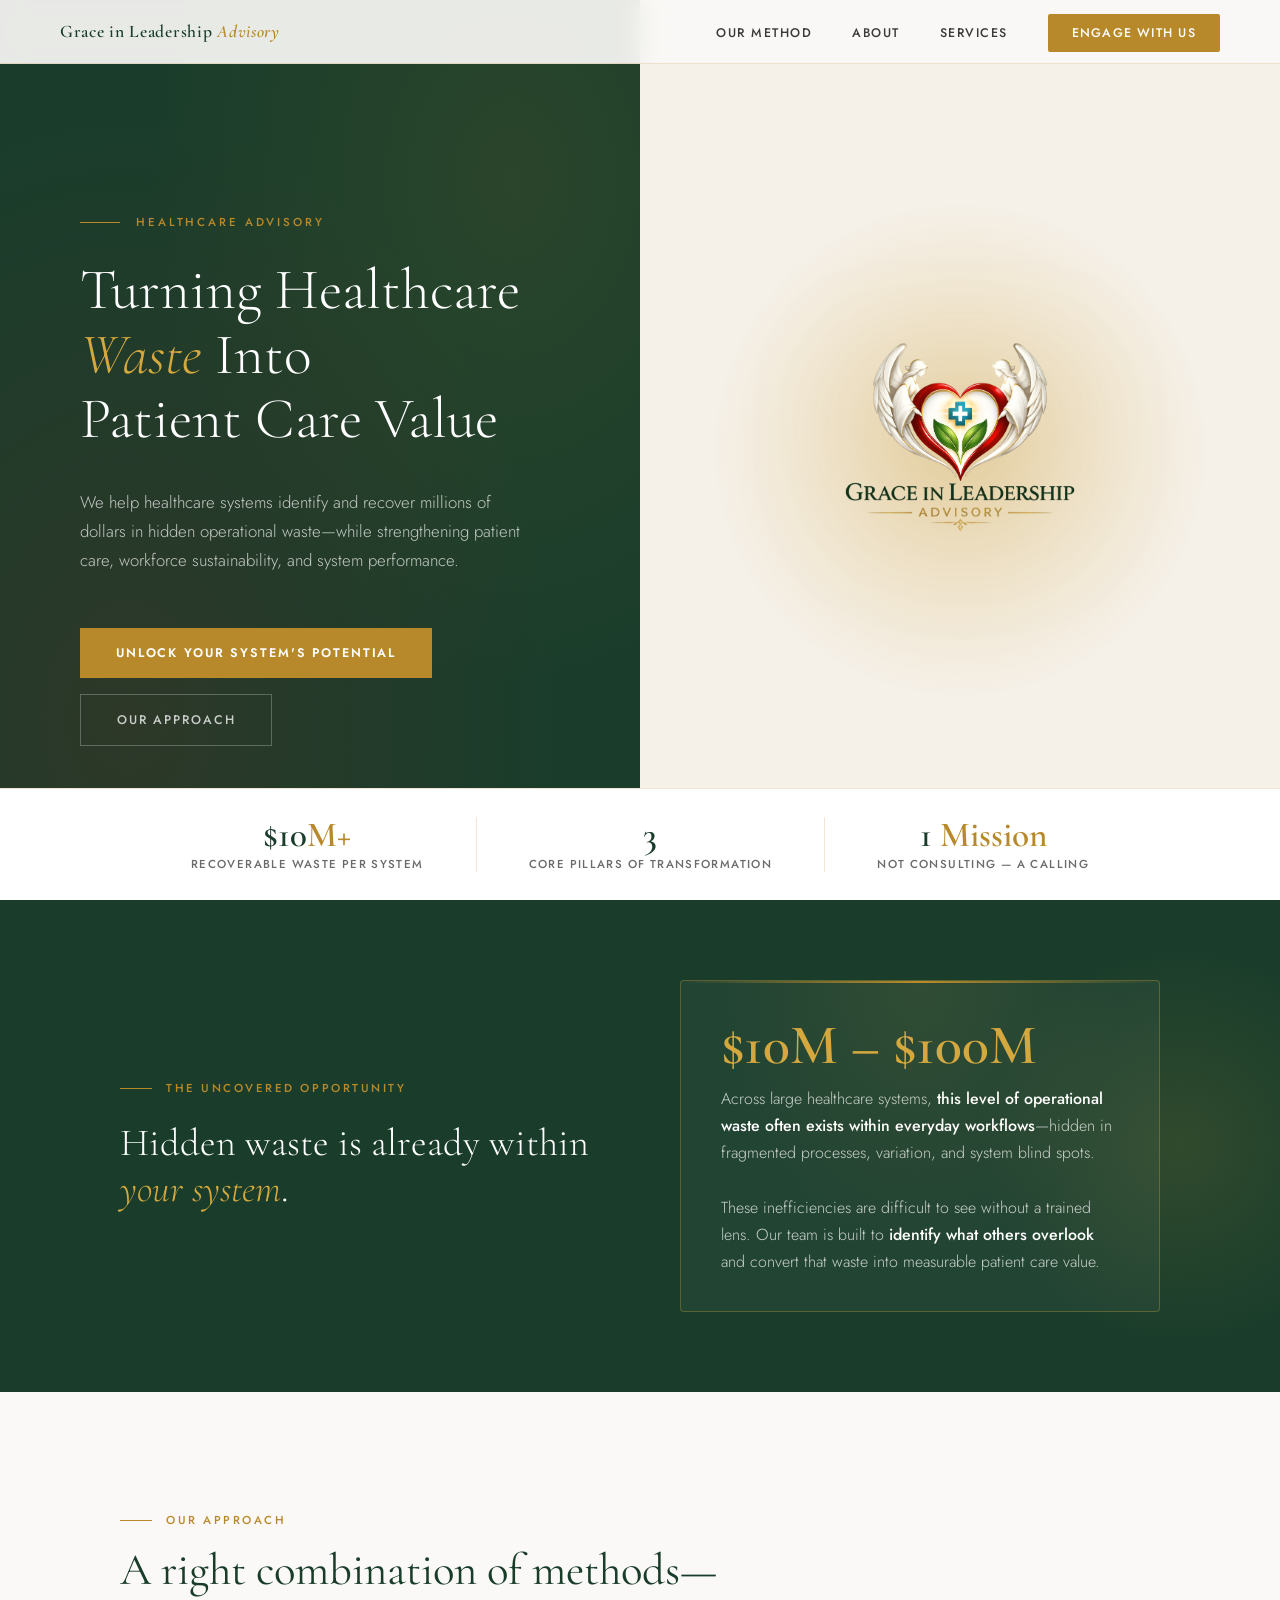
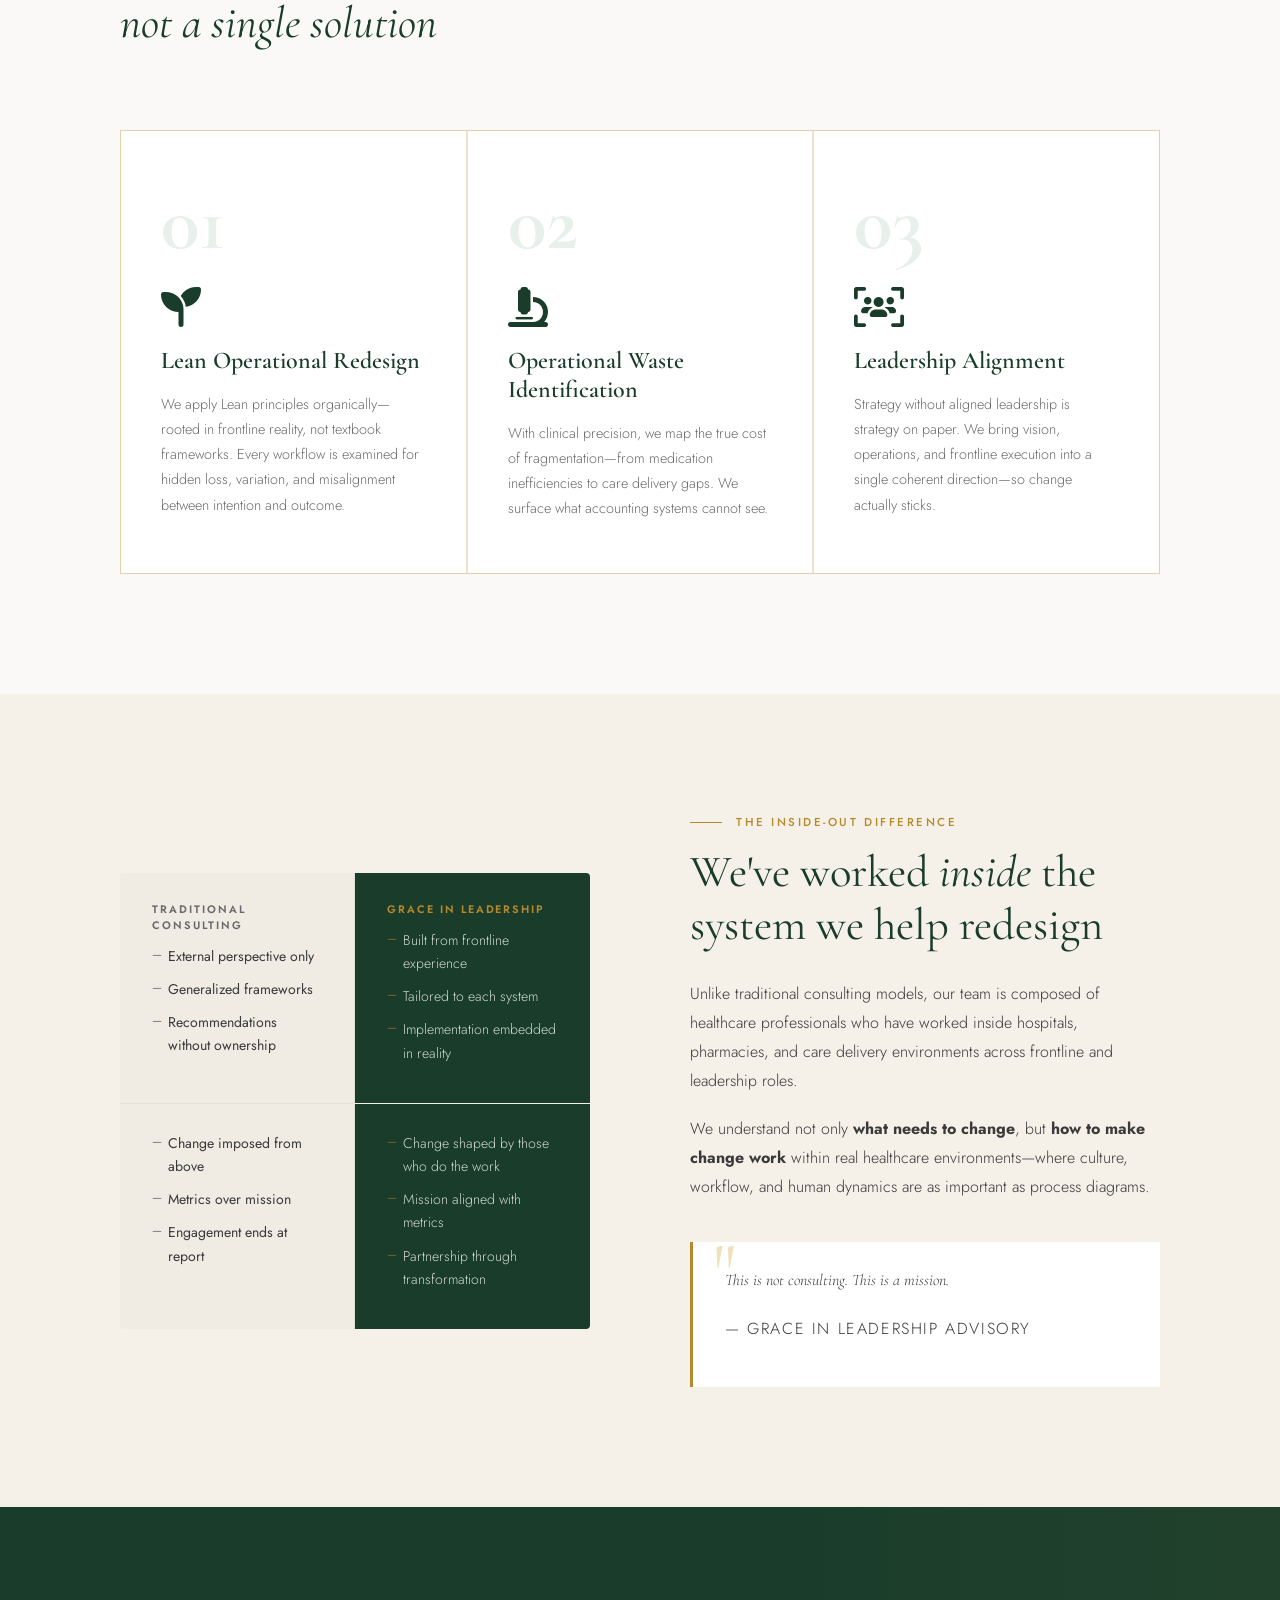
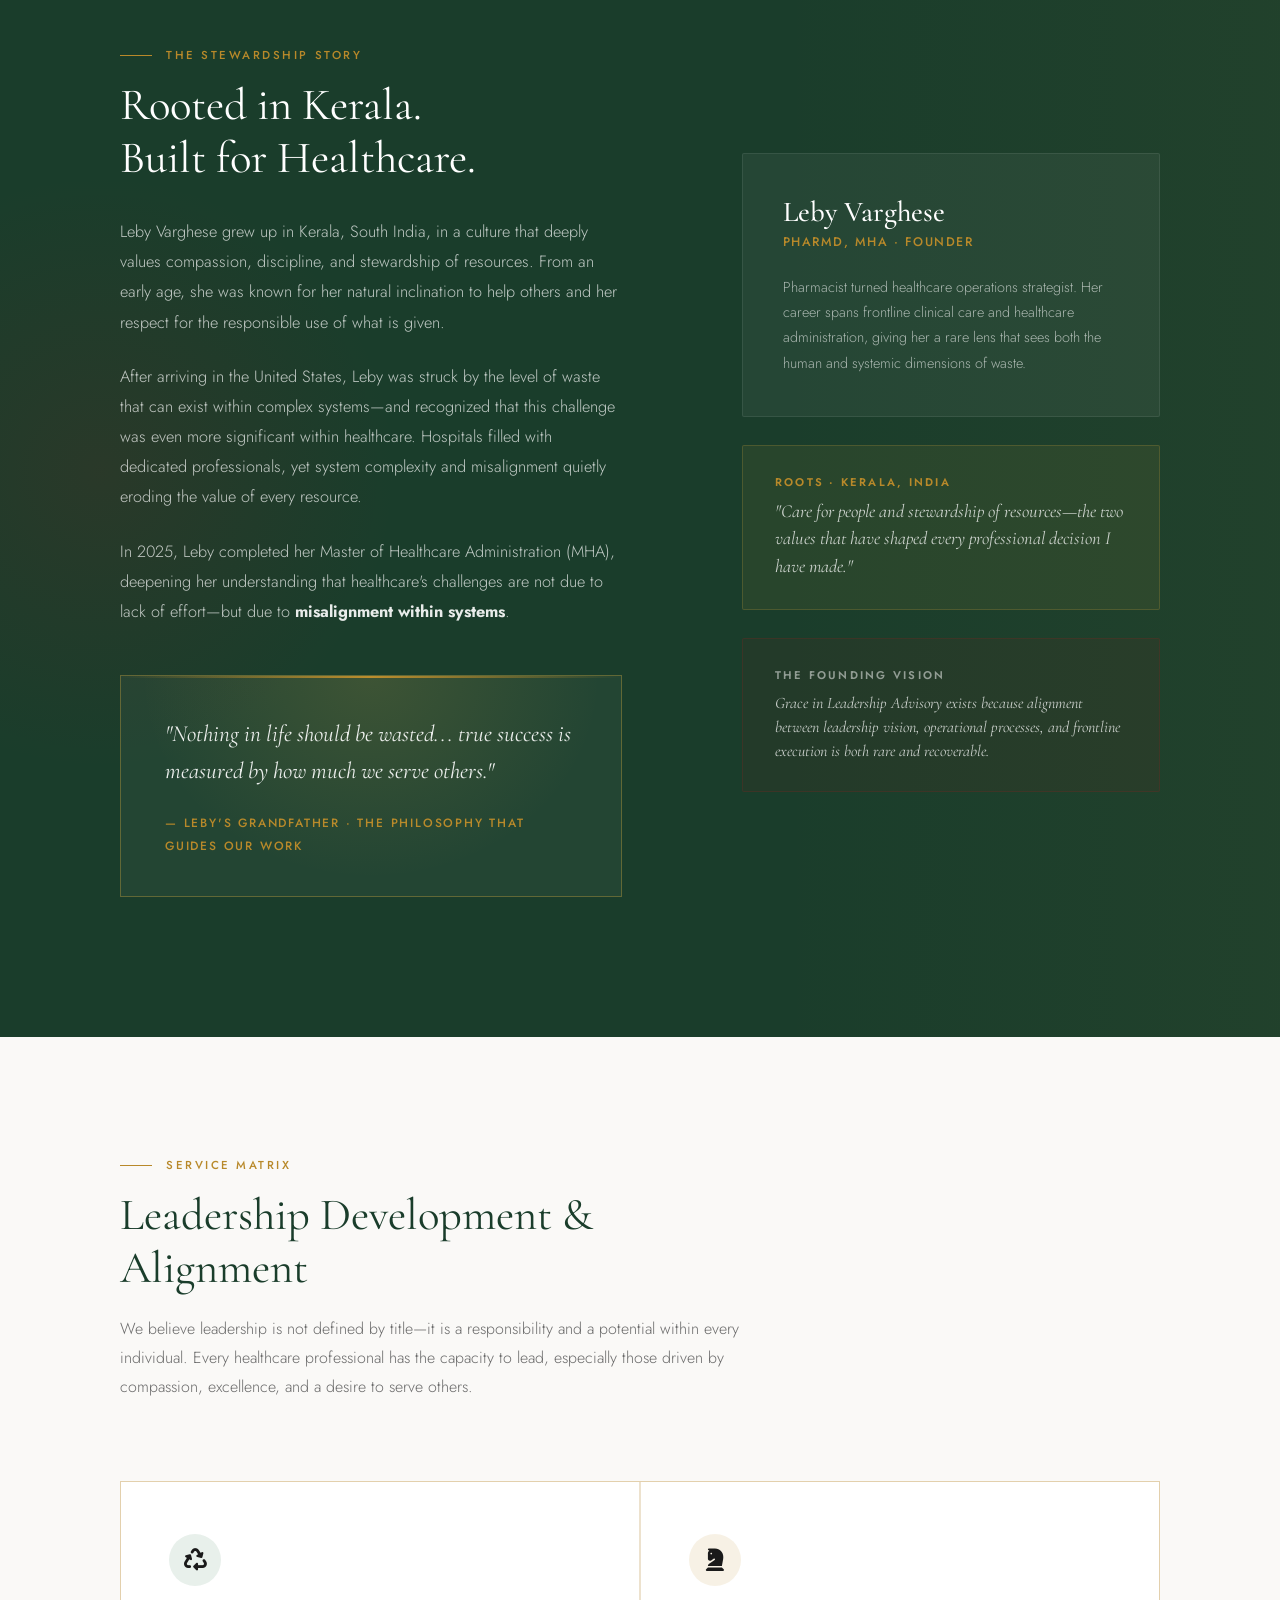
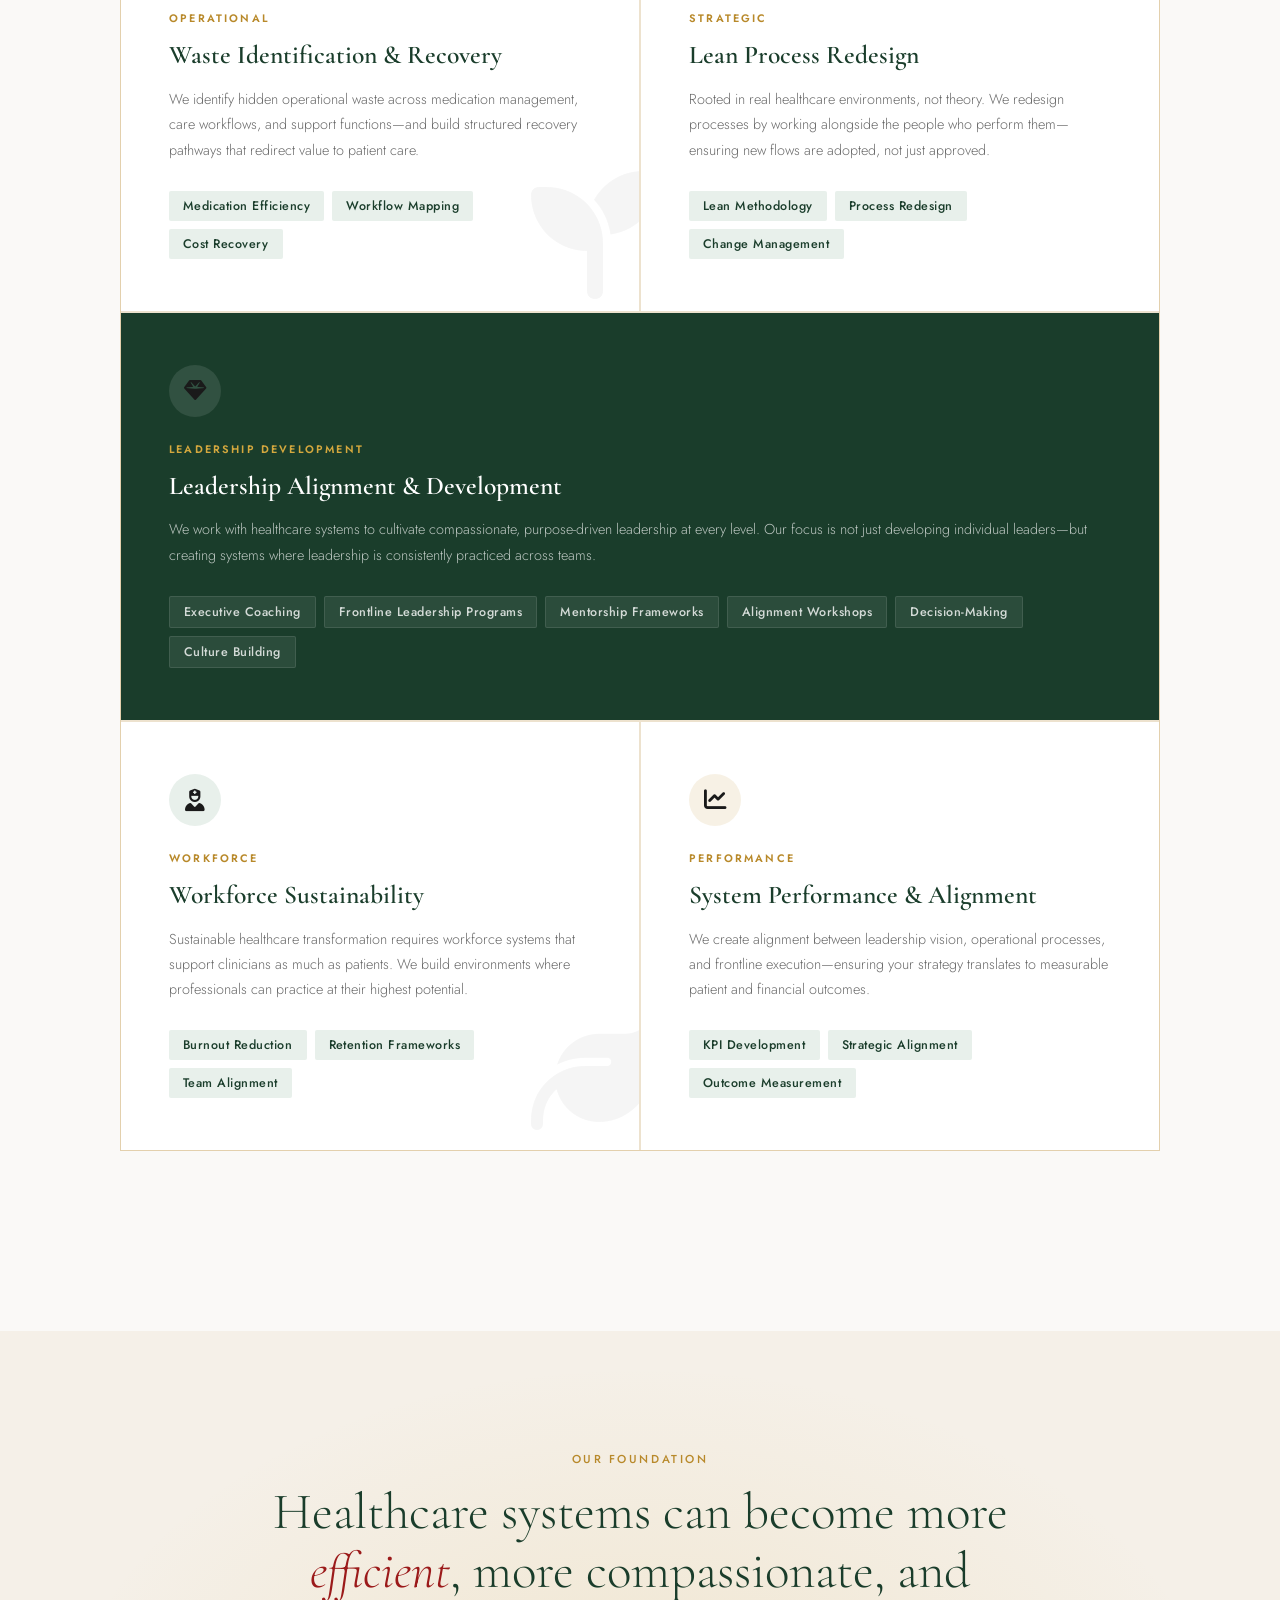
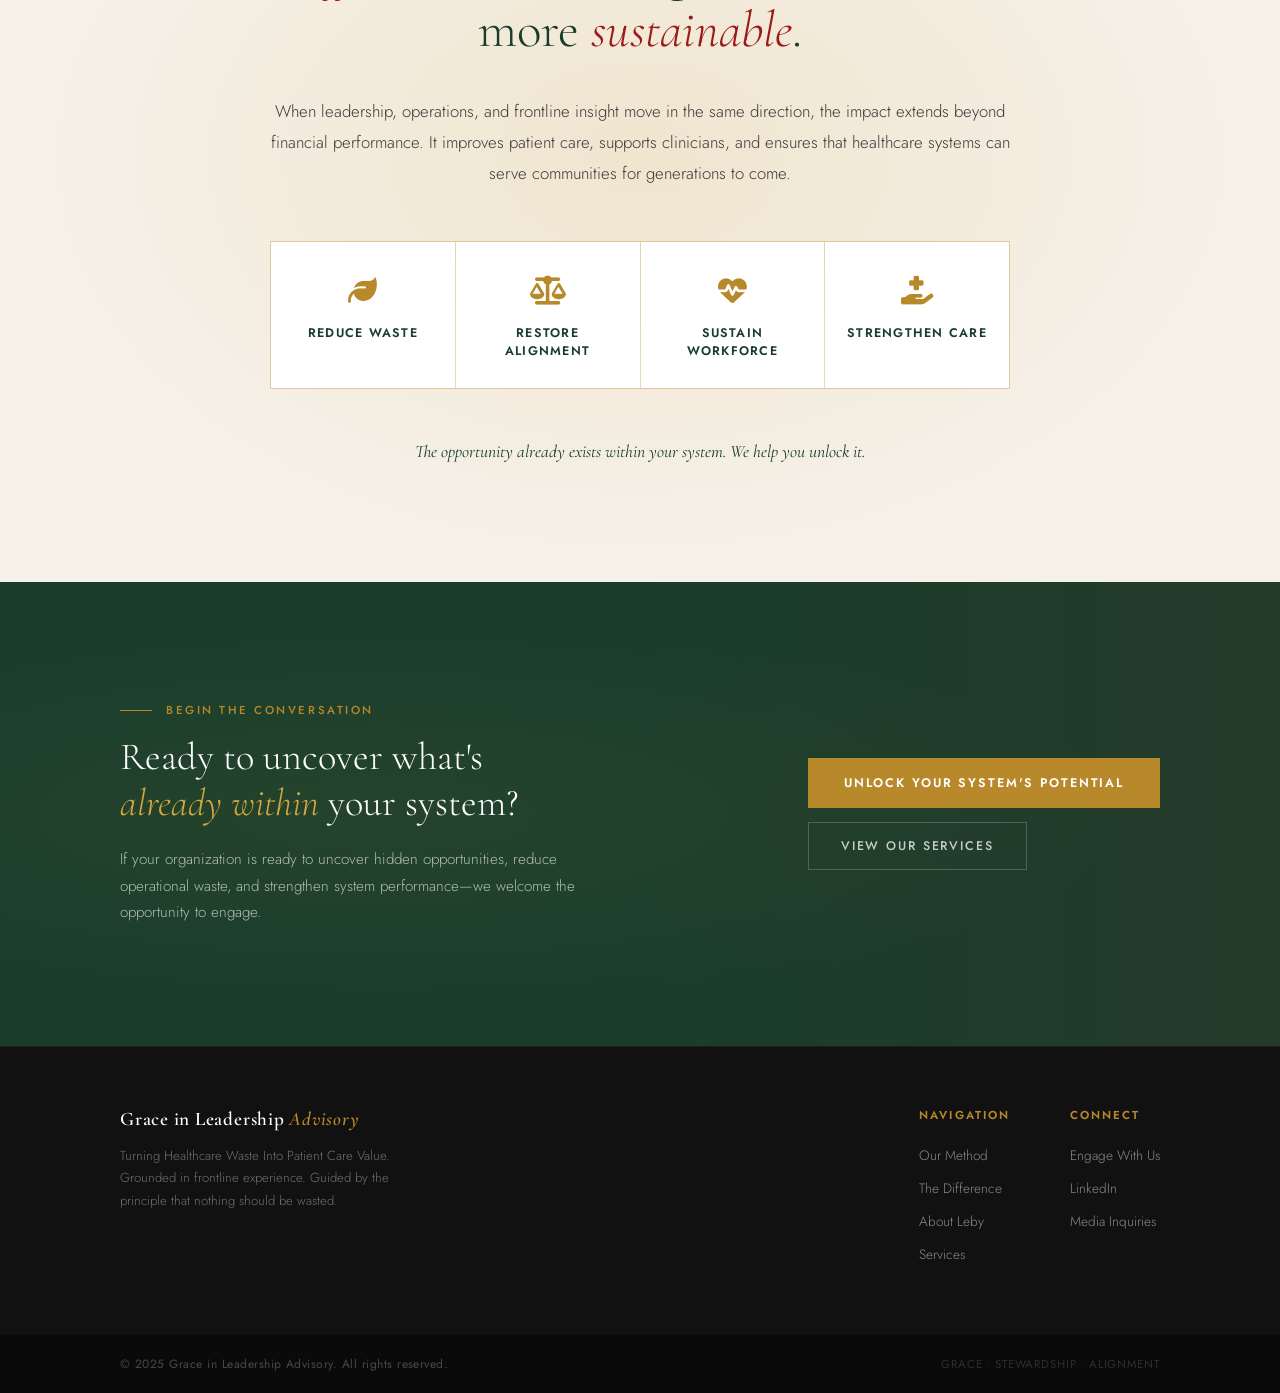
==== index.html @ 25d63ff8 "index file" ====
<!DOCTYPE html>
<html lang="en">
<head>
<meta charset="UTF-8">
<meta name="viewport" content="width=device-width, initial-scale=1.0">
<title>Grace in Leadership Advisory</title>
<link href="https://fonts.googleapis.com/css2?family=Cormorant+Garamond:ital,wght@0,300;0,400;0,500;0,600;0,700;1,300;1,400;1,600&family=Jost:wght@300;400;500;600&display=swap" rel="stylesheet">
<link rel="stylesheet" href="https://cdnjs.cloudflare.com/ajax/libs/font-awesome/6.4.0/css/all.min.css">
<link rel="stylesheet" href="styles.css">
</head>
<body>

<!-- NAV -->
<nav>
  <div class="nav-logo">Grace in Leadership <span>Advisory</span></div>
  <ul class="nav-links">
    <li><a href="#methodology">Our Method</a></li>
    <li><a href="#about">About</a></li>
    <li><a href="#services">Services</a></li>
    <li><a href="#contact" class="nav-cta">Engage With Us</a></li>
  </ul>
</nav>

<!-- HERO -->
<section class="hero">
  <div class="hero-left">
    <div class="hero-eyebrow">Healthcare Advisory</div>
    <h1 class="hero-headline">
      Turning Healthcare<br><em>Waste</em> Into<br>Patient Care Value
    </h1>
    <p class="hero-sub">
      We help healthcare systems identify and recover millions of dollars in hidden operational waste—while strengthening patient care, workforce sustainability, and system performance.
    </p>
    <div class="hero-cta-group">
      <a href="#contact" class="btn-primary">Unlock Your System's Potential</a>
      <a href="#methodology" class="btn-ghost">Our Approach</a>
    </div>
  </div>
  <div class="hero-right">
    <div class="logo-display">
      <img src="public/image.png" alt="Grace in Leadership Advisory Logo">
    </div>
  </div>

  <div class="hero-stat-strip">
    <div class="stat-item">
      <span class="stat-num">$10<span>M+</span></span>
      <span class="stat-label">Recoverable Waste per System</span>
    </div>
    <div class="stat-item">
      <span class="stat-num">3</span>
      <span class="stat-label">Core Pillars of Transformation</span>
    </div>
    <div class="stat-item">
      <span class="stat-num">1<span> Mission</span></span>
      <span class="stat-label">Not Consulting — A Calling</span>
    </div>
  </div>
</section>

<!-- OPPORTUNITY BAND -->
<section class="opportunity-band">
  <div class="opp-left">
    <div class="section-eyebrow">The Uncovered Opportunity</div>
    <h2>Hidden waste is already within<br><em>your system</em>.</h2>
  </div>
  <div class="glow-card">
    <div class="glow-amount">$10M – $100M</div>
    <p class="glow-desc">
      Across large healthcare systems, <strong>this level of operational waste often exists within everyday workflows</strong>—hidden in fragmented processes, variation, and system blind spots.<br><br>
      These inefficiencies are difficult to see without a trained lens. Our team is built to <strong>identify what others overlook</strong> and convert that waste into measurable patient care value.
    </p>
  </div>
</section>

<!-- METHODOLOGY -->
<section class="methodology" id="methodology">
  <div class="method-header">
    <div class="section-eyebrow">Our Approach</div>
    <h2 class="section-title">A right combination of methods—<em>not a single solution</em></h2>
  </div>

  <div class="method-grid">
    <div class="method-card">
      <div class="method-num">01</div>
      <i class="fa-solid fa-seedling method-icon"></i>
      <div class="method-title">Lean Operational Redesign</div>
      <p class="method-text">We apply Lean principles organically—rooted in frontline reality, not textbook frameworks. Every workflow is examined for hidden loss, variation, and misalignment between intention and outcome.</p>
      <div class="method-accent"></div>
    </div>

    <div class="method-card">
      <div class="method-num">02</div>
      <i class="fa-solid fa-microscope method-icon"></i>
      <div class="method-title">Operational Waste Identification</div>
      <p class="method-text">With clinical precision, we map the true cost of fragmentation—from medication inefficiencies to care delivery gaps. We surface what accounting systems cannot see.</p>
      <div class="method-accent"></div>
    </div>

    <div class="method-card">
      <div class="method-num">03</div>
      <i class="fa-solid fa-users-viewfinder method-icon"></i>
      <div class="method-title">Leadership Alignment</div>
      <p class="method-text">Strategy without aligned leadership is strategy on paper. We bring vision, operations, and frontline execution into a single coherent direction—so change actually sticks.</p>
      <div class="method-accent"></div>
    </div>
  </div>
</section>

<!-- INSIDE OUT -->
<section class="inside-out" id="difference">
  <div class="inside-out-visual">
    <div class="comparison-block">
      <div class="comparison-row">
        <div class="comp-cell traditional">
          <div class="comp-header">Traditional Consulting</div>
          <p class="comp-item">External perspective only</p>
          <p class="comp-item">Generalized frameworks</p>
          <p class="comp-item">Recommendations without ownership</p>
        </div>
        <div class="comp-cell grace">
          <div class="comp-header">Grace in Leadership</div>
          <p class="comp-item">Built from frontline experience</p>
          <p class="comp-item">Tailored to each system</p>
          <p class="comp-item">Implementation embedded in reality</p>
        </div>
      </div>
      <div style="display:grid;grid-template-columns:1fr 1fr">
        <div style="height:1px;background:rgba(0,0,0,0.06)"></div>
        <div style="height:1px;background:rgba(255,255,255,0.08)"></div>
      </div>
      <div class="comparison-row">
        <div class="comp-cell traditional">
          <p class="comp-item">Change imposed from above</p>
          <p class="comp-item">Metrics over mission</p>
          <p class="comp-item">Engagement ends at report</p>
        </div>
        <div class="comp-cell grace">
          <p class="comp-item">Change shaped by those who do the work</p>
          <p class="comp-item">Mission aligned with metrics</p>
          <p class="comp-item">Partnership through transformation</p>
        </div>
      </div>
    </div>
  </div>

  <div class="inside-content">
    <div class="section-eyebrow">The Inside-Out Difference</div>
    <h2 class="section-title">We've worked <em>inside</em> the system we help redesign</h2>
    <p>Unlike traditional consulting models, our team is composed of healthcare professionals who have worked inside hospitals, pharmacies, and care delivery environments across frontline and leadership roles.</p>
    <p>We understand not only <strong>what needs to change</strong>, but <strong>how to make change work</strong> within real healthcare environments—where culture, workflow, and human dynamics are as important as process diagrams.</p>
    <div class="quote-block">
      <p class="quote-text">This is not consulting. This is a mission.</p>
      <p class="quote-attr">— Grace in Leadership Advisory</p>
    </div>
  </div>
</section>

<!-- STEWARDSHIP / ABOUT -->
<section class="stewardship" id="about">
  <div class="stewardship-inner">
    <div class="stewardship-content">
      <div class="section-eyebrow">The Stewardship Story</div>
      <h2 class="section-title">Rooted in Kerala.<br>Built for Healthcare.</h2>
      <p>Leby Varghese grew up in Kerala, South India, in a culture that deeply values compassion, discipline, and stewardship of resources. From an early age, she was known for her natural inclination to help others and her respect for the responsible use of what is given.</p>
      <p>After arriving in the United States, Leby was struck by the level of waste that can exist within complex systems—and recognized that this challenge was even more significant within healthcare. Hospitals filled with dedicated professionals, yet system complexity and misalignment quietly eroding the value of every resource.</p>
      <p>In 2025, Leby completed her Master of Healthcare Administration (MHA), deepening her understanding that healthcare's challenges are not due to lack of effort—but due to <strong style="color:rgba(255,255,255,0.9)">misalignment within systems</strong>.</p>

      <div class="grandfather-quote">
        <blockquote>"Nothing in life should be wasted... true success is measured by how much we serve others."</blockquote>
        <cite>— Leby's Grandfather · The Philosophy That Guides Our Work</cite>
      </div>
    </div>

    <div class="founder-profile">
      <div class="founder-card">
        <div class="founder-name">Leby Varghese</div>
        <div class="founder-title">PharmD, MHA · Founder</div>
        <p class="founder-bio">Pharmacist turned healthcare operations strategist. Her career spans frontline clinical care and healthcare administration, giving her a rare lens that sees both the human and systemic dimensions of waste.</p>
      </div>
      <div class="founder-kerala">
        <div class="kerala-label">Roots · Kerala, India</div>
        <div class="kerala-text">"Care for people and stewardship of resources—the two values that have shaped every professional decision I have made."</div>
      </div>
      <div style="background:rgba(155,26,26,0.08);border:1px solid rgba(155,26,26,0.2);padding:28px 32px;border-radius:2px">
        <div class="kerala-label" style="color:rgba(255,255,255,0.5)">The Founding Vision</div>
        <div class="kerala-text" style="font-size:1rem">Grace in Leadership Advisory exists because alignment between leadership vision, operational processes, and frontline execution is both rare and recoverable.</div>
      </div>
    </div>
  </div>
</section>

<!-- SERVICES -->
<section class="services" id="services">
  <div class="services-header">
    <div class="section-eyebrow">Service Matrix</div>
    <h2 class="section-title">Leadership Development &amp; Alignment</h2>
    <p>We believe leadership is not defined by title—it is a responsibility and a potential within every individual. Every healthcare professional has the capacity to lead, especially those driven by compassion, excellence, and a desire to serve others.</p>
  </div>

  <div class="services-grid">
    <div class="service-card">
      <div class="service-icon-wrap green"><i class="fa-solid fa-recycle"></i></div>
      <span class="service-tag">Operational</span>
      <div class="service-title">Waste Identification &amp; Recovery</div>
      <p class="service-text">We identify hidden operational waste across medication management, care workflows, and support functions—and build structured recovery pathways that redirect value to patient care.</p>
      <div class="service-items">
        <span class="service-item">Medication Efficiency</span>
        <span class="service-item">Workflow Mapping</span>
        <span class="service-item">Cost Recovery</span>
      </div>
      <div class="leaf-accent"><i class="fa-solid fa-seedling"></i></div>
    </div>

    <div class="service-card">
      <div class="service-icon-wrap gold"><i class="fa-solid fa-chess-knight"></i></div>
      <span class="service-tag">Strategic</span>
      <div class="service-title">Lean Process Redesign</div>
      <p class="service-text">Rooted in real healthcare environments, not theory. We redesign processes by working alongside the people who perform them—ensuring new flows are adopted, not just approved.</p>
      <div class="service-items">
        <span class="service-item">Lean Methodology</span>
        <span class="service-item">Process Redesign</span>
        <span class="service-item">Change Management</span>
      </div>
    </div>

    <div class="service-card featured">
      <div class="service-icon-wrap white"><i class="fa-solid fa-gem"></i></div>
      <span class="service-tag">Leadership Development</span>
      <div class="service-title">Leadership Alignment &amp; Development</div>
      <p class="service-text">We work with healthcare systems to cultivate compassionate, purpose-driven leadership at every level. Our focus is not just developing individual leaders—but creating systems where leadership is consistently practiced across teams.</p>
      <div class="service-items">
        <span class="service-item">Executive Coaching</span>
        <span class="service-item">Frontline Leadership Programs</span>
        <span class="service-item">Mentorship Frameworks</span>
        <span class="service-item">Alignment Workshops</span>
        <span class="service-item">Decision-Making</span>
        <span class="service-item">Culture Building</span>
      </div>
    </div>

    <div class="service-card">
      <div class="service-icon-wrap green"><i class="fa-solid fa-user-nurse"></i></div>
      <span class="service-tag">Workforce</span>
      <div class="service-title">Workforce Sustainability</div>
      <p class="service-text">Sustainable healthcare transformation requires workforce systems that support clinicians as much as patients. We build environments where professionals can practice at their highest potential.</p>
      <div class="service-items">
        <span class="service-item">Burnout Reduction</span>
        <span class="service-item">Retention Frameworks</span>
        <span class="service-item">Team Alignment</span>
      </div>
      <div class="leaf-accent"><i class="fa-solid fa-leaf"></i></div>
    </div>

    <div class="service-card">
      <div class="service-icon-wrap gold"><i class="fa-solid fa-chart-line"></i></div>
      <span class="service-tag">Performance</span>
      <div class="service-title">System Performance &amp; Alignment</div>
      <p class="service-text">We create alignment between leadership vision, operational processes, and frontline execution—ensuring your strategy translates to measurable patient and financial outcomes.</p>
      <div class="service-items">
        <span class="service-item">KPI Development</span>
        <span class="service-item">Strategic Alignment</span>
        <span class="service-item">Outcome Measurement</span>
      </div>
    </div>
  </div>
</section>

<!-- BELIEF -->
<section class="belief">
  <div class="belief-inner">
    <div class="section-eyebrow">Our Foundation</div>
    <h2 class="belief-title">Healthcare systems can become more <em>efficient</em>, more compassionate, and more <em>sustainable</em>.</h2>
    <p class="belief-text">When leadership, operations, and frontline insight move in the same direction, the impact extends beyond financial performance. It improves patient care, supports clinicians, and ensures that healthcare systems can serve communities for generations to come.</p>
    <div class="pillar-strip">
      <div class="pillar">
        <div class="pillar-icon"><i class="fa-solid fa-leaf"></i></div>
        <div class="pillar-label">Reduce Waste</div>
      </div>
      <div class="pillar">
        <div class="pillar-icon"><i class="fa-solid fa-scale-balanced"></i></div>
        <div class="pillar-label">Restore Alignment</div>
      </div>
      <div class="pillar">
        <div class="pillar-icon"><i class="fa-solid fa-heart-pulse"></i></div>
        <div class="pillar-label">Sustain Workforce</div>
      </div>
      <div class="pillar">
        <div class="pillar-icon"><i class="fa-solid fa-hand-holding-medical"></i></div>
        <div class="pillar-label">Strengthen Care</div>
      </div>
    </div>
    <p style="font-size:1.1rem;color:var(--forest);font-family:'Cormorant Garamond',serif;font-style:italic;font-weight:400">
      The opportunity already exists within your system. We help you unlock it.
    </p>
  </div>
</section>

<!-- CTA -->
<section class="cta-section" id="contact">
  <div class="cta-content">
    <div class="section-eyebrow">Begin the Conversation</div>
    <h2 class="cta-title">Ready to uncover what's<br><em>already within</em> your system?</h2>
    <p class="cta-sub">If your organization is ready to uncover hidden opportunities, reduce operational waste, and strengthen system performance—we welcome the opportunity to engage.</p>
  </div>
  <div class="cta-actions">
    <a href="mailto:info@graceinleadershipadvisory.com" class="btn-primary" style="white-space:nowrap">Unlock Your System's Potential</a>
    <a href="#services" class="btn-secondary">View Our Services</a>
  </div>
</section>

<!-- FOOTER -->
<footer>
  <div class="footer-brand">
    <span class="nav-logo">Grace in Leadership <span>Advisory</span></span>
    <p>Turning Healthcare Waste Into Patient Care Value. Grounded in frontline experience. Guided by the principle that nothing should be wasted.</p>
  </div>
  <div class="footer-col">
    <h4>Navigation</h4>
    <ul>
      <li><a href="#methodology">Our Method</a></li>
      <li><a href="#difference">The Difference</a></li>
      <li><a href="#about">About Leby</a></li>
      <li><a href="#services">Services</a></li>
    </ul>
  </div>
  <div class="footer-col">
    <h4>Connect</h4>
    <ul>
      <li><a href="#contact">Engage With Us</a></li>
      <li><a href="#">LinkedIn</a></li>
      <li><a href="#">Media Inquiries</a></li>
    </ul>
  </div>
</footer>
<div class="footer-bottom">
  <p>© 2025 Grace in Leadership Advisory. All rights reserved.</p>
  <p style="color:rgba(255,255,255,0.15);font-size:0.72rem;letter-spacing:0.08em">GRACE · STEWARDSHIP · ALIGNMENT</p>
</div>

</body>
</html>
---- styles.css ----
:root {
    --forest: #1a3d2b;
    --forest-light: #2a5a3f;
    --forest-pale: #e8f0eb;
    --crimson: #9b1a1a;
    --crimson-light: #c42b2b;
    --gold: #b8892a;
    --gold-light: #d4a83e;
    --gold-glow: rgba(212, 168, 62, 0.15);
    --gold-glow-strong: rgba(212, 168, 62, 0.35);
    --white: #ffffff;
    --off-white: #faf9f7;
    --cream: #f5f0e8;
    --text-dark: #1a1a1a;
    --text-mid: #3a3a3a;
    --text-light: #6a6a6a;
    --border: rgba(184, 137, 42, 0.2);
  }

  * {
    margin: 0;
    padding: 0;
    box-sizing: border-box;
  }

  html {
    scroll-behavior: smooth;
  }

  body {
    font-family: 'Jost', sans-serif;
    background: var(--off-white);
    color: var(--text-dark);
    overflow-x: hidden;
  }

  /* ─── NAV ─── */
  nav {
    position: fixed;
    top: 0;
    left: 0;
    right: 0;
    z-index: 100;
    padding: 20px 60px;
    display: flex;
    align-items: center;
    justify-content: space-between;
    background: rgba(250, 249, 247, 0.92);
    backdrop-filter: blur(12px);
    border-bottom: 1px solid var(--border);
    transition: all 0.3s;
  }

  .nav-logo {
    font-family: 'Cormorant Garamond', serif;
    font-size: 1.1rem;
    font-weight: 600;
    color: var(--forest);
    letter-spacing: 0.04em;
  }

  .nav-logo span {
    color: var(--gold);
    font-style: italic;
  }

  .nav-links {
    display: flex;
    gap: 40px;
    list-style: none;
  }

  .nav-links a {
    font-size: 0.78rem;
    letter-spacing: 0.12em;
    text-transform: uppercase;
    color: var(--text-mid);
    text-decoration: none;
    font-weight: 500;
    transition: color 0.2s;
  }

  .nav-links a:hover {
    color: var(--gold);
  }

  .nav-cta {
    background: var(--gold);
    color: white !important;
    padding: 10px 24px !important;
    border-radius: 2px;
    letter-spacing: 0.1em !important;
    transition: background 0.2s !important;
  }

  .nav-cta:hover {
    background: var(--gold-light) !important;
    color: white !important;
  }

  /* ─── HERO ─── */
  .hero {
    min-height: 100vh;
    display: grid;
    grid-template-columns: 1fr 1fr;
    position: relative;
    overflow: hidden;
  }

  .hero-left {
    background: var(--forest);
    padding: 160px 80px 100px 80px;
    display: flex;
    flex-direction: column;
    justify-content: center;
    position: relative;
    overflow: hidden;
  }

  /* Subtle texture on hero left */
  .hero-left::before {
    content: '';
    position: absolute;
    inset: 0;
    background:
      radial-gradient(ellipse at 20% 80%, rgba(155, 26, 26, 0.15) 0%, transparent 60%),
      radial-gradient(ellipse at 80% 20%, rgba(184, 137, 42, 0.1) 0%, transparent 50%);
  }

  .hero-eyebrow {
    font-size: 0.72rem;
    letter-spacing: 0.25em;
    text-transform: uppercase;
    color: var(--gold);
    margin-bottom: 28px;
    font-weight: 500;
    position: relative;
    display: flex;
    align-items: center;
    gap: 16px;
  }

  .hero-eyebrow::before {
    content: '';
    width: 40px;
    height: 1px;
    background: var(--gold);
    display: inline-block;
  }

  .hero-headline {
    font-family: 'Cormorant Garamond', serif;
    font-size: clamp(2.8rem, 4.5vw, 4.2rem);
    font-weight: 300;
    line-height: 1.12;
    color: white;
    margin-bottom: 36px;
    position: relative;
  }

  .hero-headline em {
    font-style: italic;
    color: var(--gold-light);
  }

  .hero-sub {
    font-size: 1.05rem;
    line-height: 1.75;
    color: rgba(255, 255, 255, 0.72);
    max-width: 440px;
    margin-bottom: 52px;
    font-weight: 300;
    position: relative;
  }

  .hero-cta-group {
    display: flex;
    gap: 16px;
    flex-wrap: wrap;
    position: relative;
  }

  .btn-primary {
    background: var(--gold);
    color: white;
    padding: 16px 36px;
    border: none;
    font-family: 'Jost', sans-serif;
    font-size: 0.78rem;
    letter-spacing: 0.15em;
    text-transform: uppercase;
    font-weight: 600;
    cursor: pointer;
    text-decoration: none;
    display: inline-block;
    transition: all 0.25s;
    position: relative;
    overflow: hidden;
  }

  .btn-primary::after {
    content: '';
    position: absolute;
    inset: 0;
    background: white;
    opacity: 0;
    transition: opacity 0.2s;
  }

  .btn-primary:hover {
    background: var(--gold-light);
    transform: translateY(-1px);
    box-shadow: 0 8px 24px rgba(184, 137, 42, 0.3);
  }

  .btn-ghost {
    background: transparent;
    color: rgba(255, 255, 255, 0.75);
    padding: 16px 36px;
    border: 1px solid rgba(255, 255, 255, 0.25);
    font-family: 'Jost', sans-serif;
    font-size: 0.78rem;
    letter-spacing: 0.15em;
    text-transform: uppercase;
    font-weight: 500;
    cursor: pointer;
    text-decoration: none;
    display: inline-block;
    transition: all 0.25s;
  }

  .btn-ghost:hover {
    border-color: rgba(255, 255, 255, 0.6);
    color: white;
  }

  /* Decorative vertical line */
  .hero-line {
    position: absolute;
    left: 80px;
    top: 50%;
    transform: translateY(-50%);
    width: 1px;
    height: 120px;
    background: linear-gradient(to bottom, transparent, var(--gold-light), transparent);
    opacity: 0.4;
  }

  .hero-right {
    background: var(--cream);
    display: flex;
    flex-direction: column;
    justify-content: center;
    align-items: center;
    padding: 120px 60px;
    position: relative;
    overflow: hidden;
  }

  /* Golden glow radial behind logo area */
  .hero-right::before {
    content: '';
    position: absolute;
    width: 500px;
    height: 500px;
    border-radius: 50%;
    background: radial-gradient(circle, var(--gold-glow-strong) 0%, transparent 70%);
    pointer-events: none;
  }

  .logo-display {
    position: relative;
    z-index: 1;
    text-align: center;
  }

  .logo-display img {
    width: 340px;
    max-width: 100%;
    filter: drop-shadow(0 20px 60px rgba(184,137,42,0.25));
    animation: float 6s ease-in-out infinite;
  }

  @keyframes float {

    0%,
    100% {
      transform: translateY(0);
    }

    50% {
      transform: translateY(-10px);
    }
  }

  .hero-stat-strip {
    position: absolute;
    bottom: 0;
    left: 0;
    right: 0;
    background: white;
    border-top: 1px solid var(--border);
    display: flex;
    justify-content: center;
    align-items: center;
    gap: 0;
    padding: 28px 0;
  }

  .stat-item {
    text-align: center;
    padding: 0 52px;
    position: relative;
  }

  .stat-item+.stat-item {
    border-left: 1px solid var(--border);
  }

  .stat-num {
    font-family: 'Cormorant Garamond', serif;
    font-size: 2.2rem;
    font-weight: 600;
    color: var(--forest);
    display: block;
    line-height: 1;
  }

  .stat-num span {
    color: var(--gold);
  }

  .stat-label {
    font-size: 0.72rem;
    letter-spacing: 0.12em;
    text-transform: uppercase;
    color: var(--text-light);
    margin-top: 4px;
    display: block;
    font-weight: 500;
  }

  /* ─── OPPORTUNITY BAND ─── */
  .opportunity-band {
    background: var(--forest);
    padding: 80px 120px;
    display: grid;
    grid-template-columns: 1fr 1fr;
    gap: 80px;
    align-items: center;
    position: relative;
    overflow: hidden;
  }

  .opportunity-band::before {
    content: '';
    position: absolute;
    right: -100px;
    top: 50%;
    transform: translateY(-50%);
    width: 400px;
    height: 400px;
    border-radius: 50%;
    background: radial-gradient(circle, rgba(212, 168, 62, 0.12) 0%, transparent 70%);
  }

  .opp-left .section-eyebrow {
    color: var(--gold);
    margin-bottom: 24px;
  }

  .opp-left h2 {
    font-family: 'Cormorant Garamond', serif;
    font-size: clamp(2rem, 3vw, 3rem);
    font-weight: 300;
    color: white;
    line-height: 1.2;
  }

  .opp-left h2 em {
    font-style: italic;
    color: var(--gold-light);
  }

  .glow-card {
    background: rgba(255, 255, 255, 0.04);
    border: 1px solid rgba(212, 168, 62, 0.3);
    border-radius: 4px;
    padding: 36px 40px;
    position: relative;
    overflow: hidden;
  }

  .glow-card::before {
    content: '';
    position: absolute;
    top: 0;
    left: 0;
    right: 0;
    height: 2px;
    background: linear-gradient(90deg, transparent, var(--gold), transparent);
  }

  /* Gold inner glow on card */
  .glow-card::after {
    content: '';
    position: absolute;
    inset: 0;
    background: radial-gradient(ellipse at 50% 0%, rgba(212, 168, 62, 0.08) 0%, transparent 60%);
    pointer-events: none;
  }

  .glow-amount {
    font-family: 'Cormorant Garamond', serif;
    font-size: 3.5rem;
    font-weight: 600;
    color: var(--gold-light);
    line-height: 1;
    margin-bottom: 12px;
  }

  .glow-desc {
    color: rgba(255, 255, 255, 0.75);
    font-size: 1rem;
    line-height: 1.7;
    font-weight: 300;
  }

  .glow-desc strong {
    color: white;
    font-weight: 500;
  }

  /* ─── SECTION SHARED ─── */
  .section-eyebrow {
    font-size: 0.72rem;
    letter-spacing: 0.22em;
    text-transform: uppercase;
    color: var(--gold);
    font-weight: 500;
    margin-bottom: 16px;
    display: flex;
    align-items: center;
    gap: 14px;
  }

  .section-eyebrow::before {
    content: '';
    width: 32px;
    height: 1px;
    background: currentColor;
    display: inline-block;
    flex-shrink: 0;
  }

  .section-title {
    font-family: 'Cormorant Garamond', serif;
    font-size: clamp(2.2rem, 3.5vw, 3.2rem);
    font-weight: 400;
    line-height: 1.18;
    color: var(--forest);
  }

  /* ─── METHODOLOGY ─── */
  .methodology {
    padding: 120px 120px;
    background: var(--off-white);
  }

  .method-header {
    max-width: 600px;
    margin-bottom: 80px;
  }

  .method-grid {
    display: grid;
    grid-template-columns: repeat(3, 1fr);
    gap: 2px;
    background: var(--border);
    border: 1px solid var(--border);
  }

  .method-card {
    background: white;
    padding: 52px 40px;
    position: relative;
    overflow: hidden;
    transition: all 0.3s;
  }

  .method-card:hover {
    background: var(--forest);
    cursor: default;
  }

  .method-card:hover .method-title {
    color: white;
  }

  .method-card:hover .method-text {
    color: rgba(255, 255, 255, 0.7);
  }

  .method-card:hover .method-icon {
    color: white;
    opacity: 0.6;
  }

  .method-card:hover .method-num {
    color: var(--gold);
  }

  .method-num {
    font-family: 'Cormorant Garamond', serif;
    font-size: 5rem;
    font-weight: 700;
    color: var(--forest-pale);
    line-height: 1;
    margin-bottom: 24px;
    transition: color 0.3s;
  }

  .method-icon {
    font-size: 40px;
    margin-bottom: 20px;
    color: var(--forest);
    transition: all 0.3s;
    display: block;
  }

  .method-title {
    font-family: 'Cormorant Garamond', serif;
    font-size: 1.5rem;
    font-weight: 600;
    color: var(--forest);
    margin-bottom: 16px;
    transition: color 0.3s;
    line-height: 1.2;
  }

  .method-text {
    font-size: 0.9rem;
    line-height: 1.75;
    color: var(--text-light);
    font-weight: 300;
    transition: color 0.3s;
  }

  .method-accent {
    position: absolute;
    bottom: 0;
    left: 0;
    right: 0;
    height: 3px;
    background: var(--gold);
    transform: scaleX(0);
    transform-origin: left;
    transition: transform 0.3s;
  }

  .method-card:hover .method-accent {
    transform: scaleX(1);
  }

  /* ─── INSIDE OUT ─── */
  .inside-out {
    background: var(--cream);
    padding: 120px;
    display: grid;
    grid-template-columns: 1fr 1fr;
    gap: 100px;
    align-items: center;
  }

  .inside-out-visual {
    position: relative;
  }

  .comparison-block {
    border-radius: 4px;
    overflow: hidden;
  }

  .comparison-row {
    display: grid;
    grid-template-columns: 1fr 1fr;
  }

  .comp-cell {
    padding: 28px 32px;
    position: relative;
  }

  .comp-cell.traditional {
    background: #f0ece4;
    border-right: 1px solid rgba(0, 0, 0, 0.06);
  }

  .comp-cell.grace {
    background: var(--forest);
  }

  .comp-header {
    font-size: 0.68rem;
    letter-spacing: 0.18em;
    text-transform: uppercase;
    font-weight: 600;
    margin-bottom: 12px;
  }

  .comp-cell.traditional .comp-header {
    color: var(--text-light);
  }

  .comp-cell.grace .comp-header {
    color: var(--gold);
  }

  .comp-item {
    font-size: 0.88rem;
    line-height: 1.65;
    margin-bottom: 10px;
    padding-left: 16px;
    position: relative;
  }

  .comp-item::before {
    content: '—';
    position: absolute;
    left: 0;
    font-size: 0.7rem;
  }

  .comp-cell.traditional .comp-item {
    color: var(--text-mid);
  }

  .comp-cell.traditional .comp-item::before {
    color: var(--text-light);
  }

  .comp-cell.grace .comp-item {
    color: rgba(255, 255, 255, 0.8);
    font-weight: 300;
  }

  .comp-cell.grace .comp-item::before {
    color: var(--gold);
  }

  .comp-divider {
    height: 1px;
    background: rgba(0, 0, 0, 0.06);
  }

  .comp-divider.dark {
    background: rgba(255, 255, 255, 0.08);
  }

  .inside-content .section-title {
    margin-bottom: 28px;
  }

  .inside-content p {
    font-size: 1rem;
    line-height: 1.8;
    color: var(--text-mid);
    font-weight: 300;
    margin-bottom: 20px;
  }

  .quote-block {
    margin-top: 40px;
    border-left: 3px solid var(--gold);
    padding: 24px 32px;
    background: white;
    position: relative;
  }

  .quote-block::before {
    content: '"';
    font-family: 'Cormorant Garamond', serif;
    font-size: 5rem;
    color: var(--gold-glow-strong);
    position: absolute;
    top: -10px;
    left: 20px;
    line-height: 1;
  }

  .quote-text {
    font-family: 'Cormorant Garamond', serif;
    font-size: 1.25rem;
    font-style: italic;
    color: var(--forest);
    line-height: 1.6;
    position: relative;
    z-index: 1;
  }

  .quote-attr {
    margin-top: 12px;
    font-size: 0.78rem;
    letter-spacing: 0.1em;
    color: var(--gold);
    text-transform: uppercase;
    font-weight: 500;
  }

  /* ─── STEWARDSHIP STORY ─── */
  .stewardship {
    background: var(--forest);
    padding: 140px 120px;
    position: relative;
    overflow: hidden;
  }

  .stewardship::before {
    content: '';
    position: absolute;
    left: -200px;
    top: 50%;
    transform: translateY(-50%);
    width: 600px;
    height: 600px;
    border-radius: 50%;
    background: radial-gradient(circle, rgba(155, 26, 26, 0.12) 0%, transparent 70%);
  }

  .stewardship::after {
    content: '';
    position: absolute;
    right: 0;
    top: 0;
    bottom: 0;
    width: 40%;
    background:
      linear-gradient(to left, rgba(212, 168, 62, 0.04), transparent);
  }

  .stewardship-inner {
    display: grid;
    grid-template-columns: 1.2fr 1fr;
    gap: 120px;
    align-items: center;
    position: relative;
    z-index: 1;
  }

  .stewardship-content .section-eyebrow {
    color: var(--gold);
  }

  .stewardship-content .section-title {
    color: white;
    margin-bottom: 32px;
  }

  .stewardship-content p {
    font-size: 1.02rem;
    line-height: 1.85;
    color: rgba(255, 255, 255, 0.72);
    font-weight: 300;
    margin-bottom: 24px;
  }

  .grandfather-quote {
    background: rgba(255, 255, 255, 0.04);
    border: 1px solid rgba(212, 168, 62, 0.35);
    padding: 40px 44px;
    position: relative;
    margin-top: 48px;
  }

  .grandfather-quote::before {
    content: '';
    position: absolute;
    top: 0;
    left: 0;
    right: 0;
    height: 2px;
    background: linear-gradient(90deg, transparent, var(--gold), transparent);
  }

  /* Inner glow */
  .grandfather-quote::after {
    content: '';
    position: absolute;
    inset: 0;
    background: radial-gradient(ellipse at center top, var(--gold-glow) 0%, transparent 65%);
    pointer-events: none;
  }

  .grandfather-quote blockquote {
    font-family: 'Cormorant Garamond', serif;
    font-size: 1.45rem;
    font-style: italic;
    color: rgba(255, 255, 255, 0.9);
    line-height: 1.6;
    margin-bottom: 20px;
    position: relative;
    z-index: 1;
  }

  .grandfather-quote cite {
    font-size: 0.75rem;
    letter-spacing: 0.15em;
    color: var(--gold);
    text-transform: uppercase;
    font-style: normal;
    font-weight: 500;
  }

  .founder-profile {
    display: flex;
    flex-direction: column;
    gap: 28px;
  }

  .founder-card {
    background: rgba(255, 255, 255, 0.05);
    border: 1px solid rgba(255, 255, 255, 0.08);
    padding: 40px;
    border-radius: 2px;
  }

  .founder-name {
    font-family: 'Cormorant Garamond', serif;
    font-size: 1.8rem;
    font-weight: 500;
    color: white;
    margin-bottom: 4px;
  }

  .founder-title {
    font-size: 0.78rem;
    letter-spacing: 0.12em;
    color: var(--gold);
    text-transform: uppercase;
    font-weight: 500;
    margin-bottom: 24px;
  }

  .founder-bio {
    font-size: 0.9rem;
    line-height: 1.75;
    color: rgba(255, 255, 255, 0.6);
    font-weight: 300;
  }

  .founder-kerala {
    background: rgba(212, 168, 62, 0.08);
    border: 1px solid rgba(212, 168, 62, 0.2);
    padding: 28px 32px;
    border-radius: 2px;
  }

  .kerala-label {
    font-size: 0.7rem;
    letter-spacing: 0.2em;
    text-transform: uppercase;
    color: var(--gold);
    font-weight: 600;
    margin-bottom: 8px;
  }

  .kerala-text {
    font-family: 'Cormorant Garamond', serif;
    font-size: 1.15rem;
    color: rgba(255, 255, 255, 0.75);
    font-style: italic;
    line-height: 1.5;
  }

  /* ─── SERVICES ─── */
  .services {
    padding: 120px;
    background: var(--off-white);
  }

  .services-header {
    max-width: 640px;
    margin-bottom: 80px;
  }

  .services-header .section-title {
    margin-bottom: 20px;
  }

  .services-header p {
    font-size: 1rem;
    line-height: 1.8;
    color: var(--text-light);
    font-weight: 300;
  }

  .services-grid {
    display: grid;
    grid-template-columns: repeat(2, 1fr);
    gap: 2px;
    background: var(--border);
    border: 1px solid var(--border);
    margin-bottom: 60px;
  }

  .service-card {
    background: white;
    padding: 52px 48px;
    position: relative;
    overflow: hidden;
    transition: all 0.3s;
  }

  .service-card:hover {
    background: var(--forest-pale);
  }

  .service-card.featured {
    background: var(--forest);
    grid-column: span 2;
  }

  .service-icon-wrap {
    width: 52px;
    height: 52px;
    border-radius: 50%;
    display: flex;
    align-items: center;
    justify-content: center;
    margin-bottom: 24px;
    font-size: 1.4rem;
  }

  .service-icon-wrap.green {
    background: var(--forest-pale);
  }

  .service-icon-wrap.gold {
    background: rgba(184, 137, 42, 0.12);
  }

  .service-icon-wrap.white {
    background: rgba(255, 255, 255, 0.1);
  }

  .service-tag {
    font-size: 0.68rem;
    letter-spacing: 0.2em;
    text-transform: uppercase;
    font-weight: 600;
    margin-bottom: 14px;
    display: block;
  }

  .service-card:not(.featured) .service-tag {
    color: var(--gold);
  }

  .service-card.featured .service-tag {
    color: var(--gold-light);
  }

  .service-title {
    font-family: 'Cormorant Garamond', serif;
    font-size: 1.6rem;
    font-weight: 600;
    margin-bottom: 16px;
    line-height: 1.2;
    color: var(--forest);
    transition: color 0.3s;
  }

  .service-card.featured .service-title {
    color: white;
  }

  .service-text {
    font-size: 0.9rem;
    line-height: 1.75;
    color: var(--text-light);
    font-weight: 300;
    margin-bottom: 28px;
    transition: color 0.3s;
  }

  .service-card.featured .service-text {
    color: rgba(255, 255, 255, 0.7);
  }

  .service-items {
    list-style: none;
    display: flex;
    flex-wrap: wrap;
    gap: 8px;
  }

  .service-item {
    font-size: 0.78rem;
    padding: 6px 14px;
    border-radius: 2px;
    font-weight: 500;
    letter-spacing: 0.04em;
  }

  .service-card:not(.featured) .service-item {
    background: var(--forest-pale);
    color: var(--forest);
  }

  .service-card.featured .service-item {
    background: rgba(255, 255, 255, 0.08);
    color: rgba(255, 255, 255, 0.8);
    border: 1px solid rgba(255, 255, 255, 0.1);
  }

  /* Leaf decoration */
  .leaf-accent {
    position: absolute;
    right: -20px;
    bottom: -20px;
    opacity: 0.04;
    font-size: 8rem;
    user-select: none;
  }

  /* ─── MISSION BELIEF ─── */
  .belief {
    background: var(--cream);
    padding: 120px;
    text-align: center;
    position: relative;
    overflow: hidden;
  }

  .belief::before {
    content: '';
    position: absolute;
    inset: 0;
    background: radial-gradient(ellipse at center, var(--gold-glow) 0%, transparent 65%);
  }

  .belief-inner {
    position: relative;
    z-index: 1;
    max-width: 740px;
    margin: 0 auto;
  }

  .belief-inner .section-eyebrow {
    justify-content: center;
  }

  .belief-inner .section-eyebrow::before {
    display: none;
  }

  .belief-title {
    font-family: 'Cormorant Garamond', serif;
    font-size: clamp(2.4rem, 4vw, 3.8rem);
    font-weight: 300;
    color: var(--forest);
    line-height: 1.15;
    margin-bottom: 36px;
  }

  .belief-title em {
    font-style: italic;
    color: var(--crimson);
  }

  .belief-text {
    font-size: 1.05rem;
    line-height: 1.85;
    color: var(--text-mid);
    font-weight: 300;
    margin-bottom: 52px;
  }

  .pillar-strip {
    display: flex;
    gap: 1px;
    background: var(--border);
    border: 1px solid var(--border);
    margin-bottom: 52px;
  }

  .pillar {
    flex: 1;
    background: white;
    padding: 28px 20px;
    text-align: center;
  }

  .pillar-icon {
    font-size: 1.8rem;
    margin-bottom: 12px;
    color: var(--gold);
  }

  .pillar-label {
    font-size: 0.78rem;
    letter-spacing: 0.1em;
    text-transform: uppercase;
    color: var(--forest);
    font-weight: 600;
  }

  /* ─── CTA ─── */
  .cta-section {
    background: var(--forest);
    padding: 120px;
    display: grid;
    grid-template-columns: 1fr auto;
    gap: 60px;
    align-items: center;
    position: relative;
    overflow: hidden;
  }

  .cta-section::before {
    content: '';
    position: absolute;
    right: 0;
    top: 0;
    bottom: 0;
    width: 50%;
    background: linear-gradient(to left, rgba(155, 26, 26, 0.08), transparent);
  }

  .cta-section::after {
    content: '';
    position: absolute;
    inset: 0;
    background: radial-gradient(ellipse at 30% 50%, rgba(212, 168, 62, 0.06) 0%, transparent 60%);
  }

  .cta-content {
    position: relative;
    z-index: 1;
  }

  .cta-content .section-eyebrow {
    color: var(--gold);
  }

  .cta-title {
    font-family: 'Cormorant Garamond', serif;
    font-size: clamp(2rem, 3vw, 3rem);
    font-weight: 300;
    color: white;
    line-height: 1.2;
    margin-bottom: 20px;
  }

  .cta-title em {
    font-style: italic;
    color: var(--gold-light);
  }

  .cta-sub {
    font-size: 0.95rem;
    color: rgba(255, 255, 255, 0.65);
    font-weight: 300;
    max-width: 480px;
    line-height: 1.75;
  }

  .cta-actions {
    position: relative;
    z-index: 1;
    display: flex;
    flex-direction: column;
    gap: 14px;
    align-items: flex-start;
    flex-shrink: 0;
  }

  .btn-secondary {
    background: transparent;
    color: rgba(255, 255, 255, 0.75);
    padding: 14px 32px;
    border: 1px solid rgba(255, 255, 255, 0.2);
    font-family: 'Jost', sans-serif;
    font-size: 0.78rem;
    letter-spacing: 0.15em;
    text-transform: uppercase;
    font-weight: 500;
    cursor: pointer;
    text-decoration: none;
    display: inline-block;
    transition: all 0.25s;
    white-space: nowrap;
  }

  .btn-secondary:hover {
    border-color: var(--gold);
    color: var(--gold);
  }

  /* ─── FOOTER ─── */
  footer {
    background: #111;
    padding: 60px 120px;
    display: grid;
    grid-template-columns: 1fr auto auto;
    gap: 60px;
    align-items: start;
    border-top: 1px solid rgba(255, 255, 255, 0.06);
  }

  .footer-brand .nav-logo {
    font-size: 1.2rem;
    color: white;
    display: block;
    margin-bottom: 14px;
  }

  .footer-brand p {
    font-size: 0.82rem;
    color: rgba(255, 255, 255, 0.4);
    line-height: 1.7;
    max-width: 280px;
    font-weight: 300;
  }

  .footer-col h4 {
    font-size: 0.72rem;
    letter-spacing: 0.18em;
    text-transform: uppercase;
    color: var(--gold);
    font-weight: 600;
    margin-bottom: 20px;
  }

  .footer-col ul {
    list-style: none;
  }

  .footer-col li {
    margin-bottom: 10px;
  }

  .footer-col a {
    font-size: 0.85rem;
    color: rgba(255, 255, 255, 0.5);
    text-decoration: none;
    transition: color 0.2s;
    font-weight: 300;
  }

  .footer-col a:hover {
    color: white;
  }

  .footer-bottom {
    background: #0a0a0a;
    padding: 20px 120px;
    display: flex;
    justify-content: space-between;
    align-items: center;
  }

  .footer-bottom p {
    font-size: 0.75rem;
    color: rgba(255, 255, 255, 0.25);
    letter-spacing: 0.04em;
  }

  /* ─── ANIMATIONS ─── */
  @keyframes fadeUp {
    from {
      opacity: 0;
      transform: translateY(30px);
    }

    to {
      opacity: 1;
      transform: translateY(0);
    }
  }

  .hero-left>* {
    animation: fadeUp 0.8s ease forwards;
  }

  .hero-eyebrow {
    animation-delay: 0.1s;
    opacity: 0;
  }

  .hero-headline {
    animation-delay: 0.25s;
    opacity: 0;
  }

  .hero-sub {
    animation-delay: 0.4s;
    opacity: 0;
  }

  .hero-cta-group {
    animation-delay: 0.55s;
    opacity: 0;
  }

  .logo-display {
    animation: fadeUp 1s 0.3s ease both;
  }
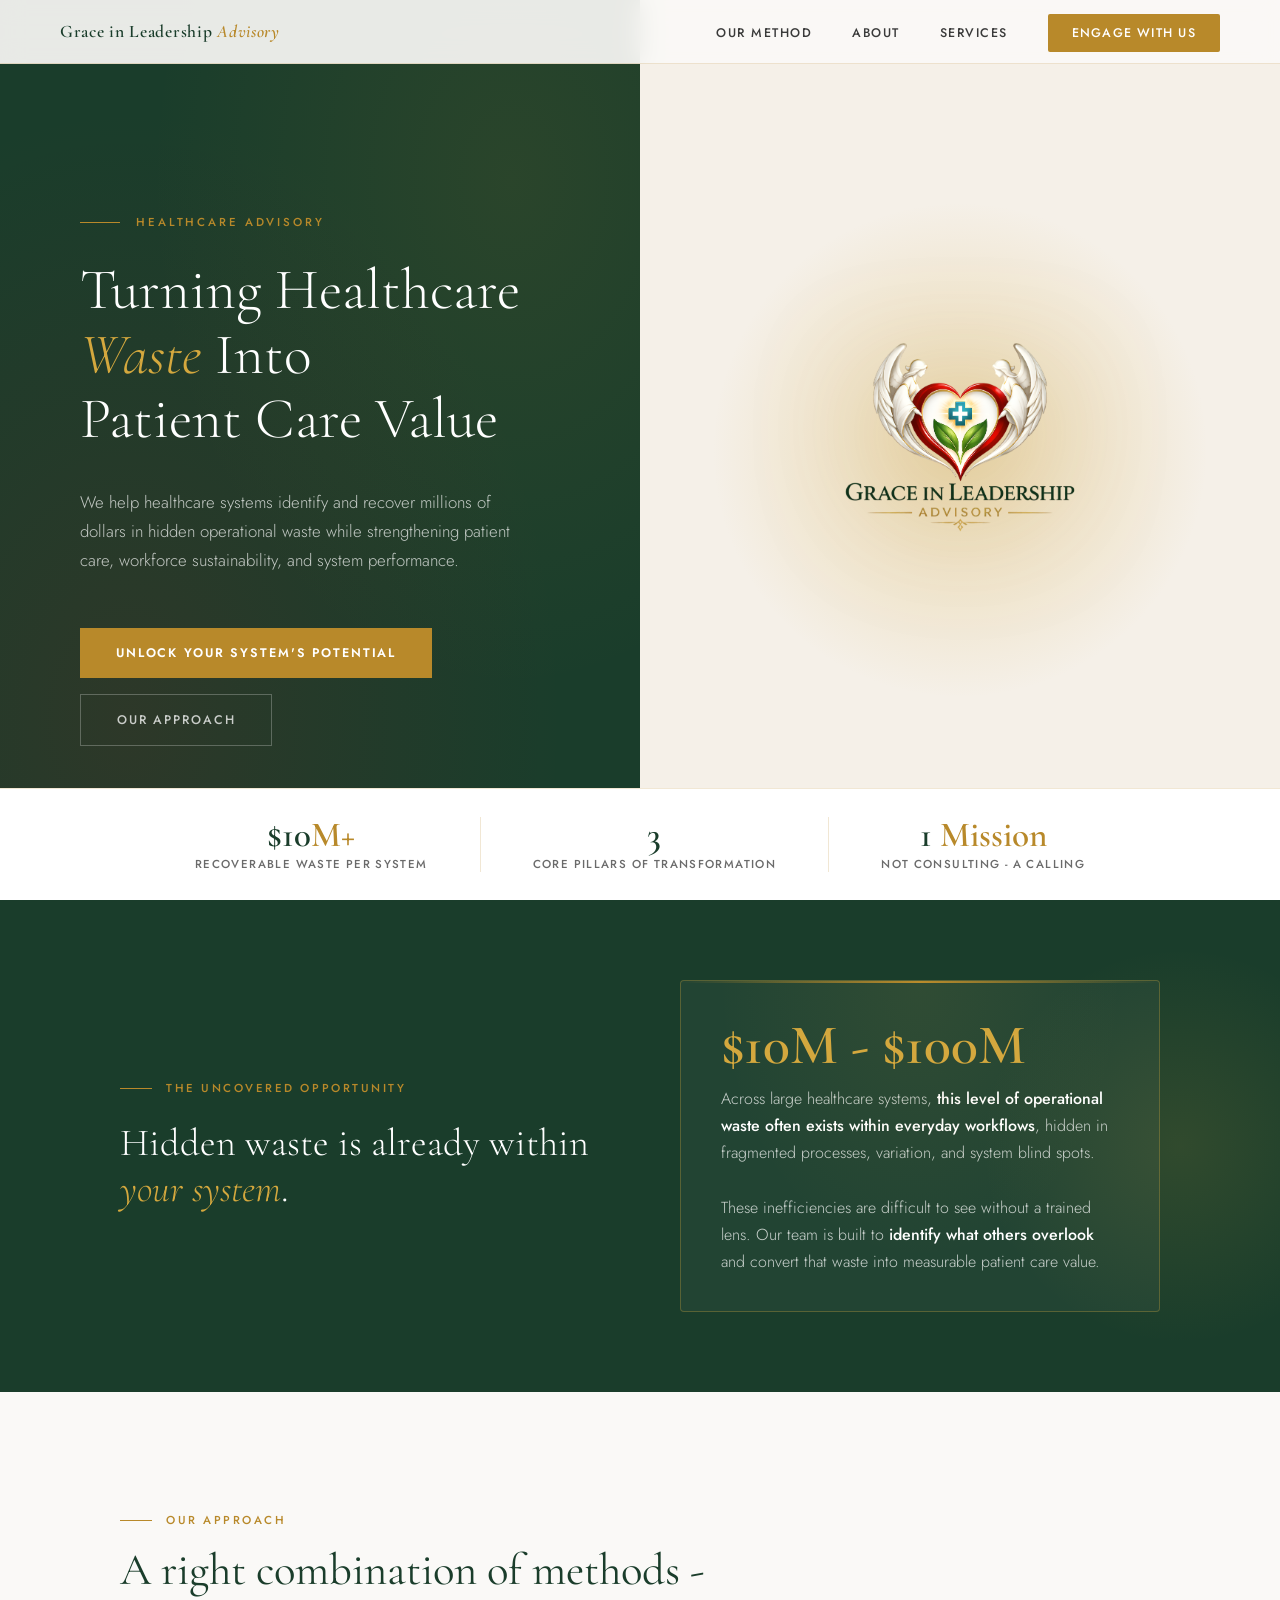
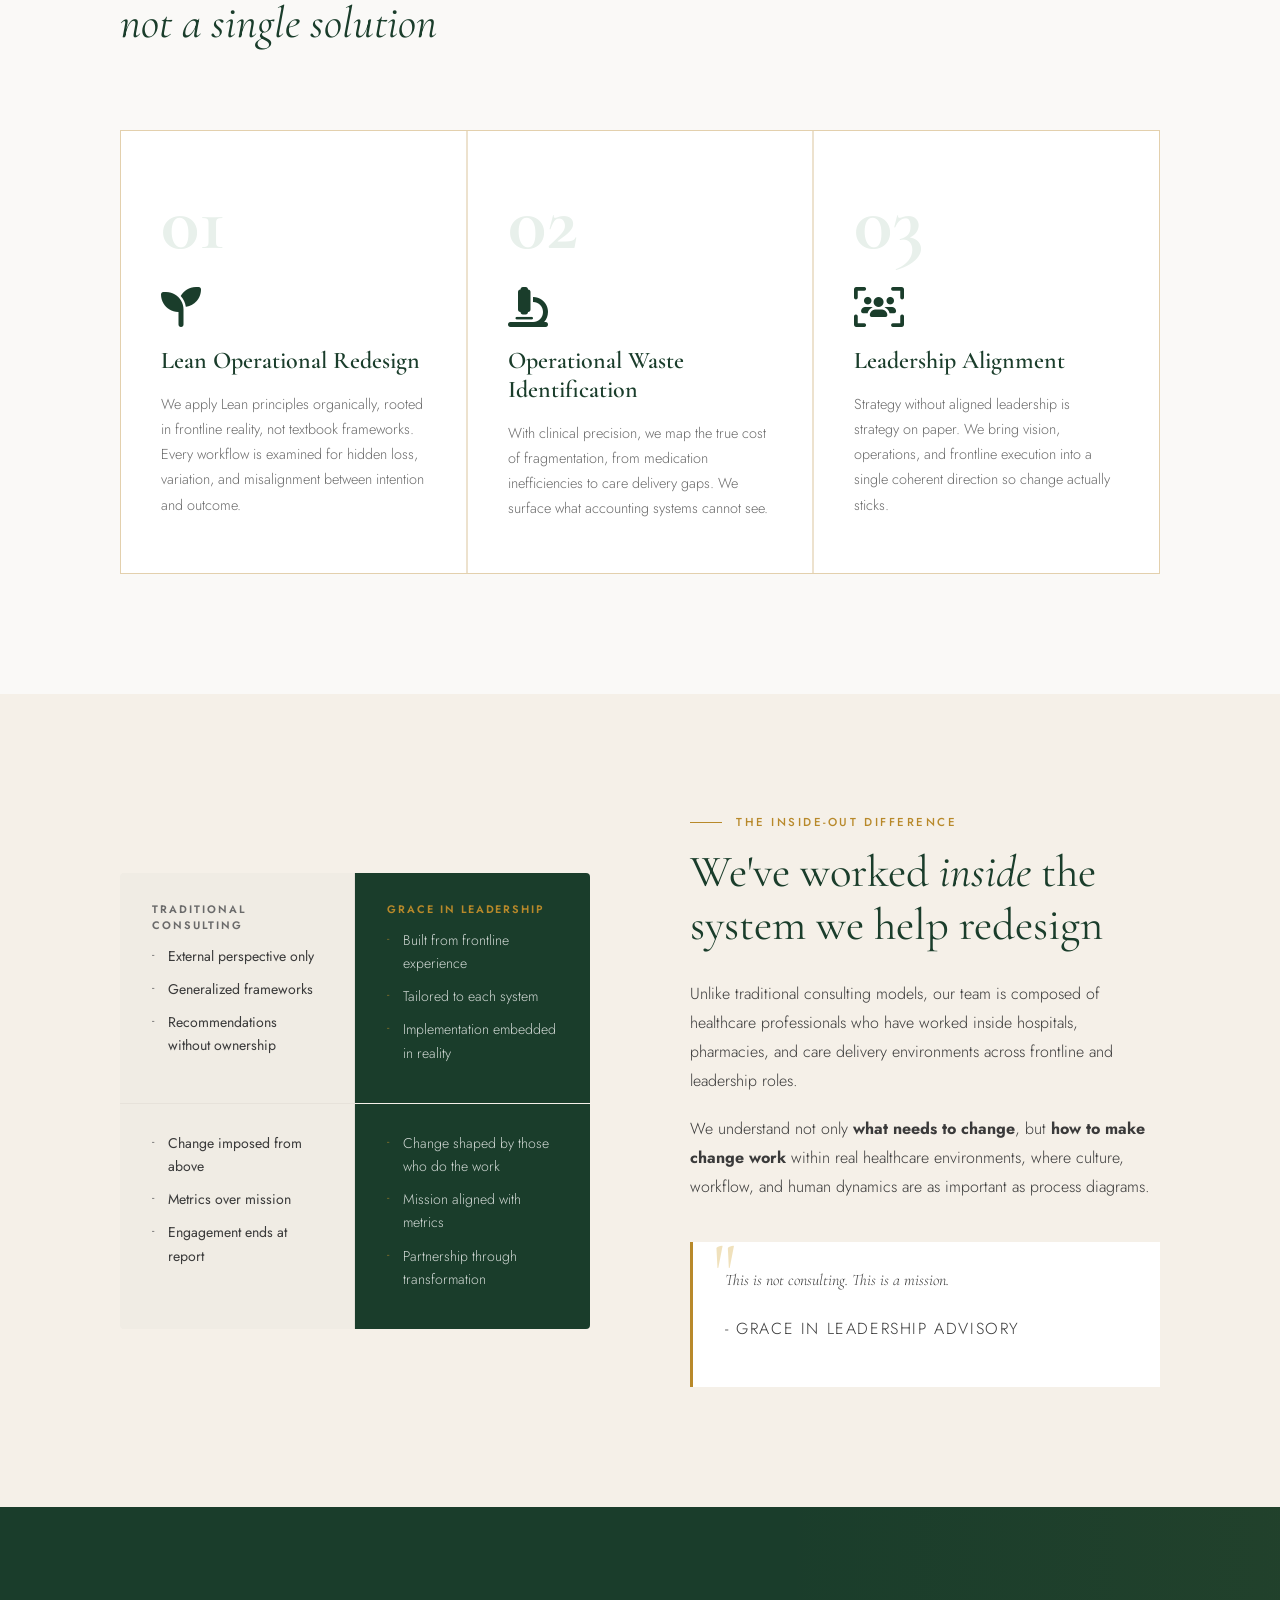
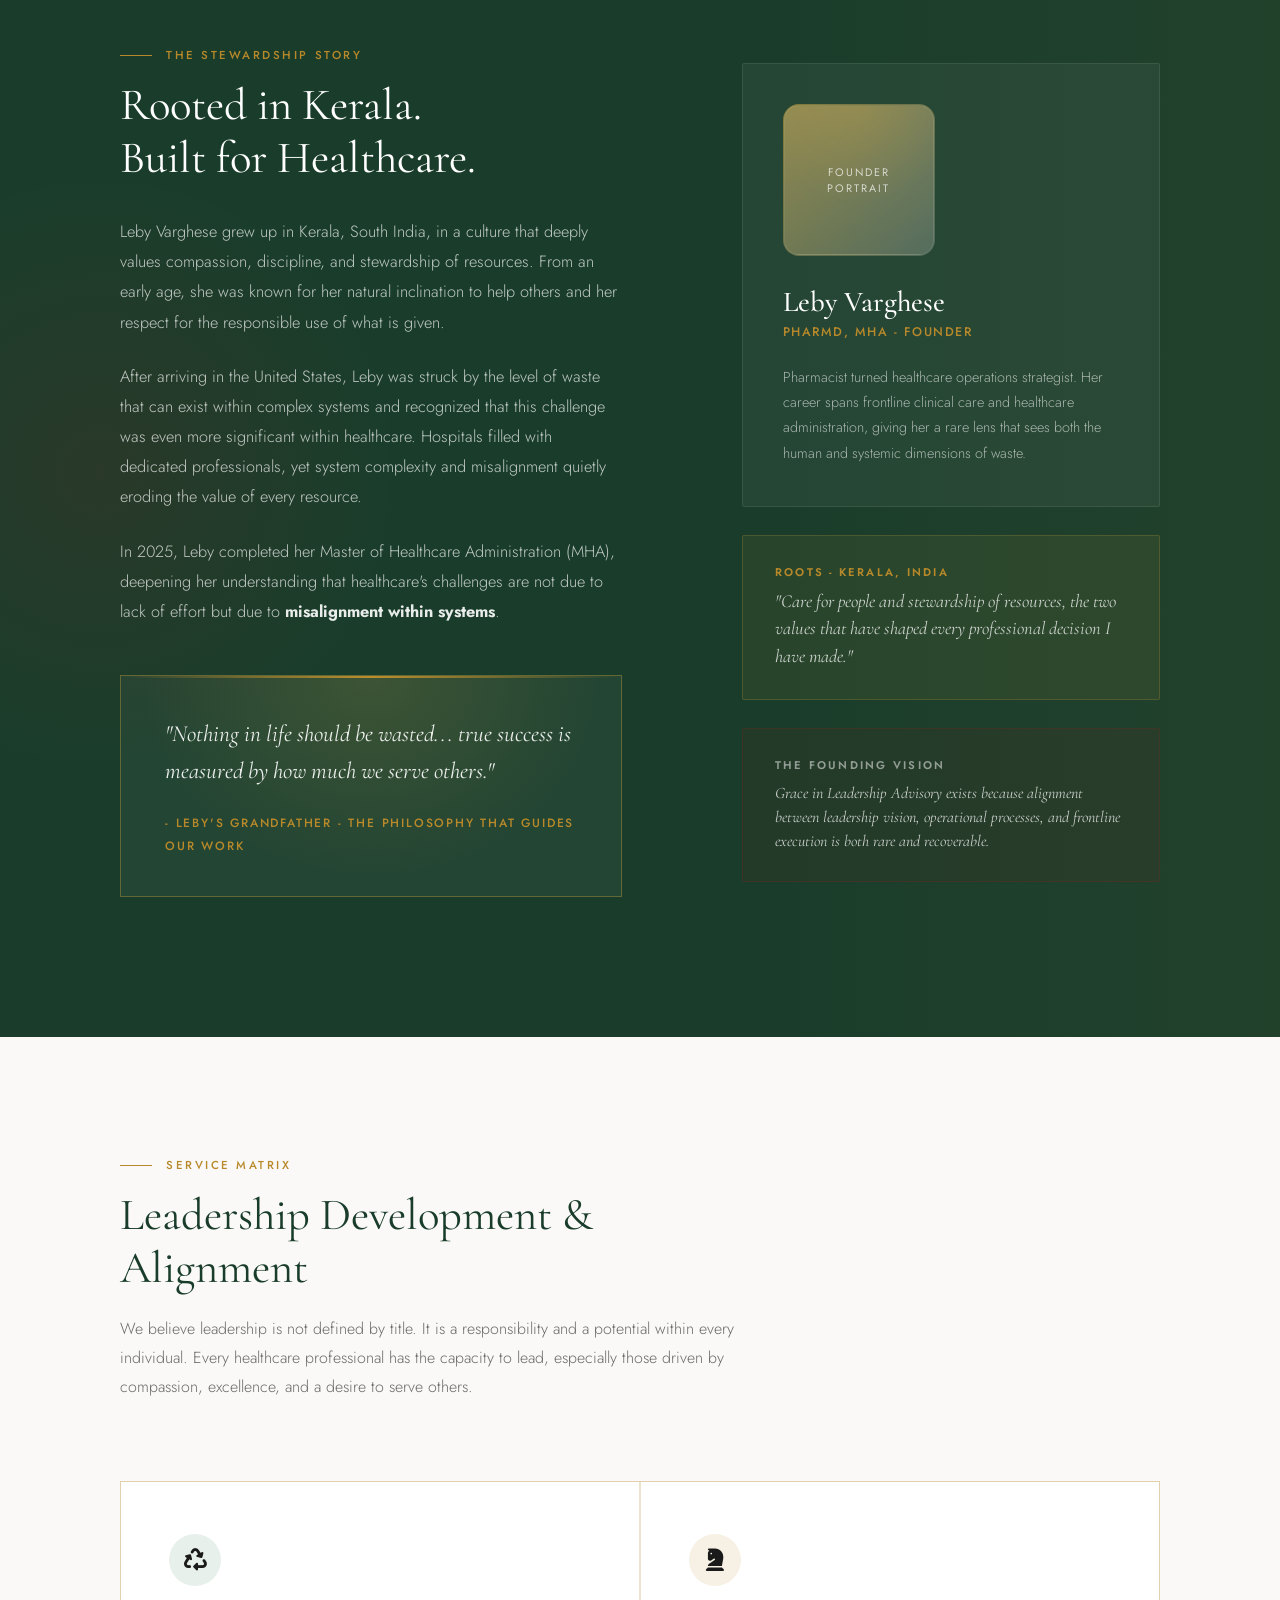
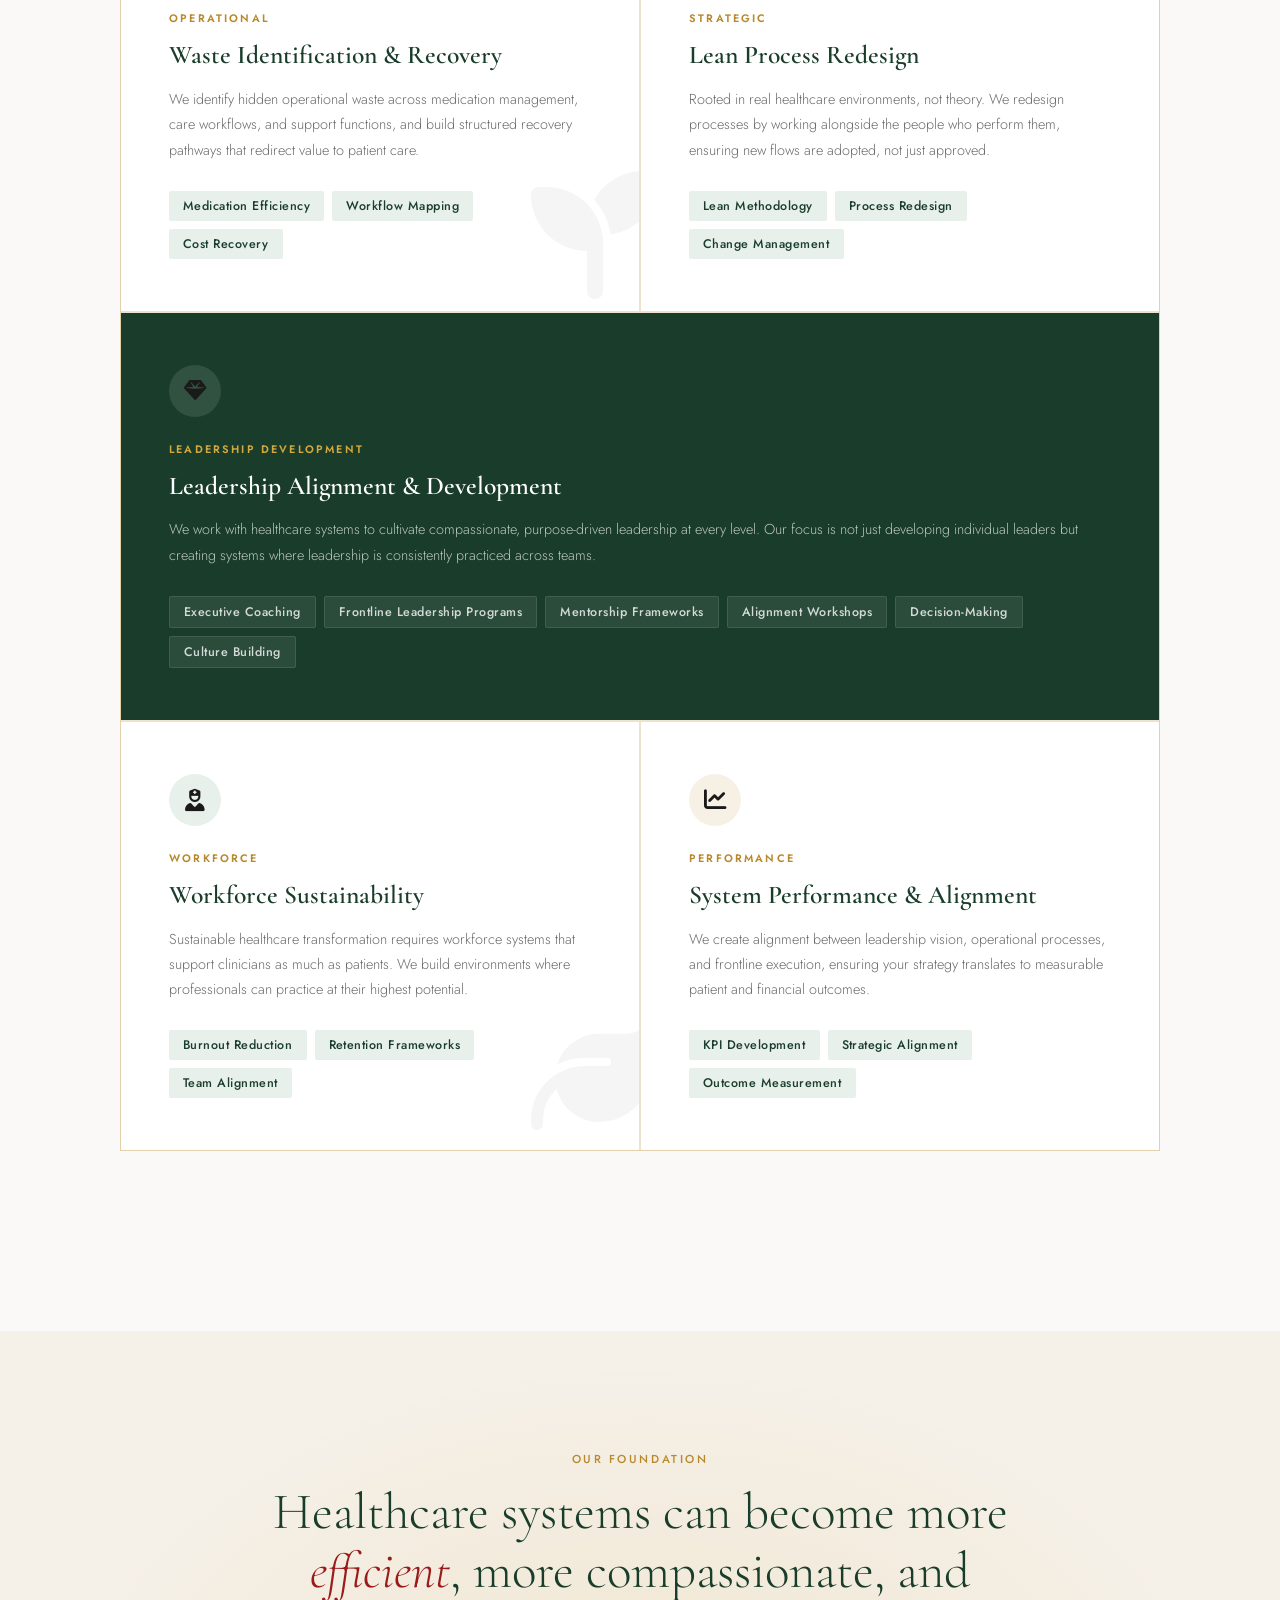
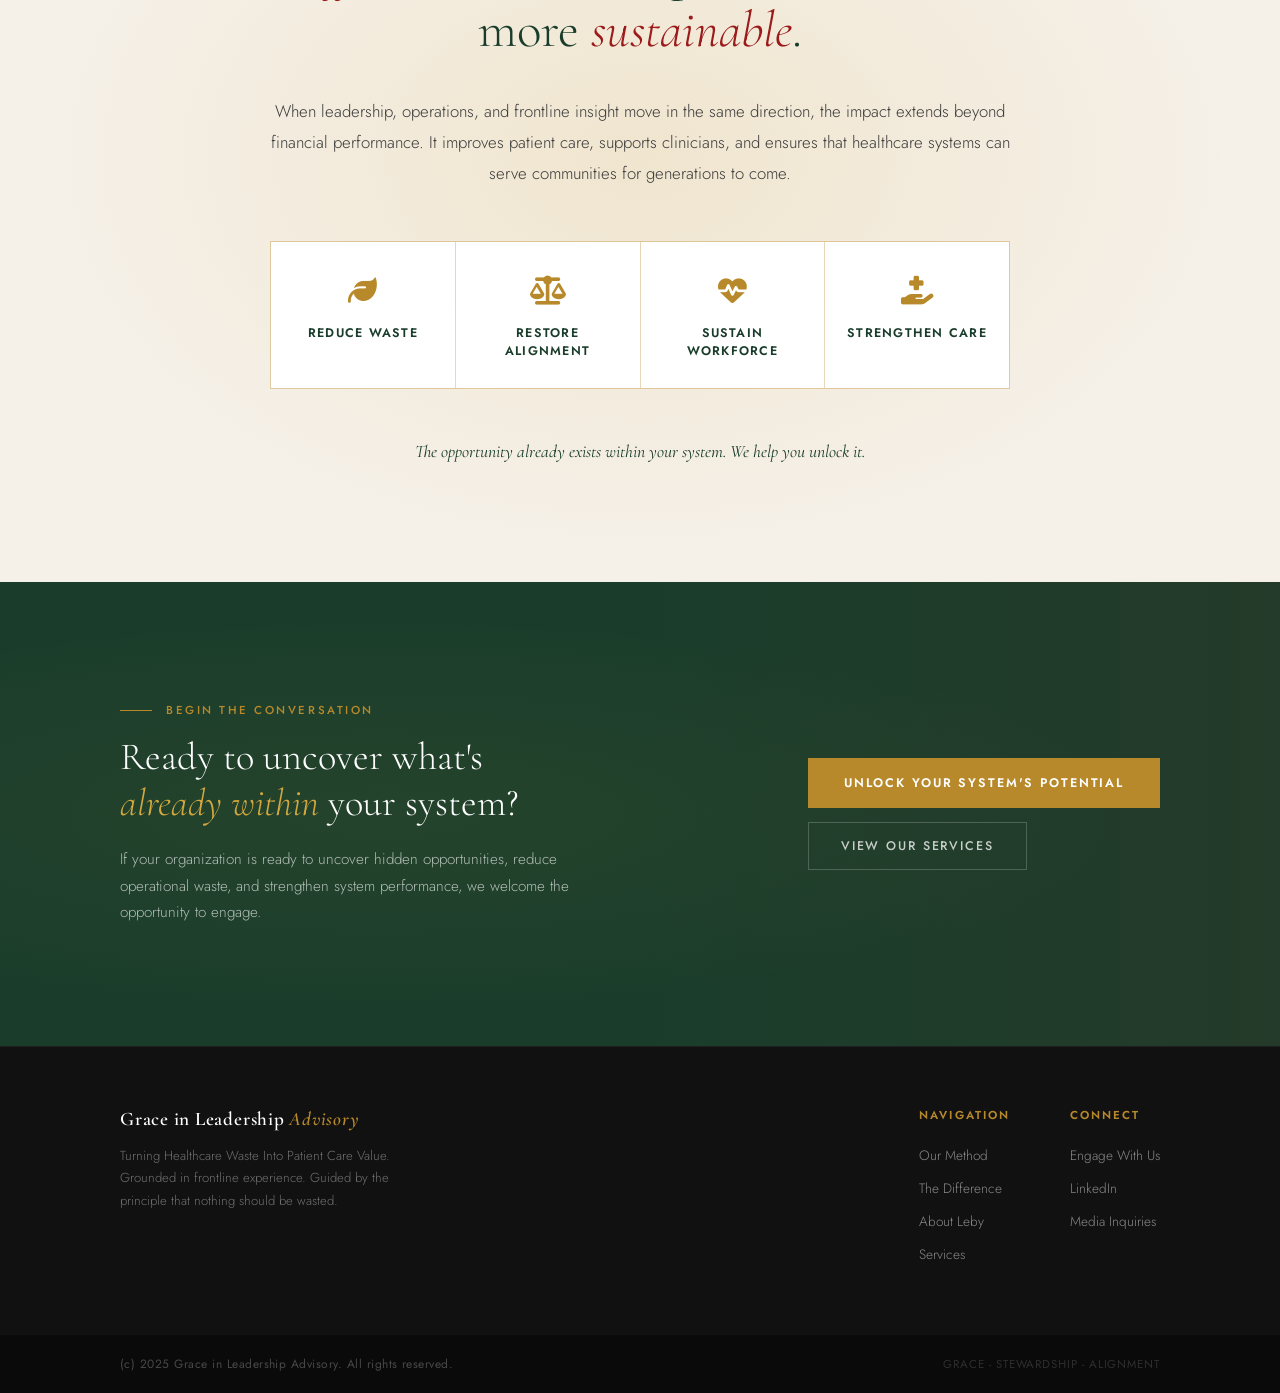
==== commit 61306ce7: "gmail direct" ====
--- a/index.html
+++ b/index.html
@@ -1,4 +1,4 @@
-<!DOCTYPE html>
+﻿<!DOCTYPE html>
 <html lang="en">
 <head>
 <meta charset="UTF-8">
@@ -29,7 +29,7 @@
       Turning Healthcare<br><em>Waste</em> Into<br>Patient Care Value
     </h1>
     <p class="hero-sub">
-      We help healthcare systems identify and recover millions of dollars in hidden operational waste—while strengthening patient care, workforce sustainability, and system performance.
+      We help healthcare systems identify and recover millions of dollars in hidden operational waste while strengthening patient care, workforce sustainability, and system performance.
     </p>
     <div class="hero-cta-group">
       <a href="#contact" class="btn-primary">Unlock Your System's Potential</a>
@@ -53,7 +53,7 @@
     </div>
     <div class="stat-item">
       <span class="stat-num">1<span> Mission</span></span>
-      <span class="stat-label">Not Consulting — A Calling</span>
+      <span class="stat-label">Not Consulting - A Calling</span>
     </div>
   </div>
 </section>
@@ -65,9 +65,9 @@
     <h2>Hidden waste is already within<br><em>your system</em>.</h2>
   </div>
   <div class="glow-card">
-    <div class="glow-amount">$10M – $100M</div>
+    <div class="glow-amount">$10M - $100M</div>
     <p class="glow-desc">
-      Across large healthcare systems, <strong>this level of operational waste often exists within everyday workflows</strong>—hidden in fragmented processes, variation, and system blind spots.<br><br>
+      Across large healthcare systems, <strong>this level of operational waste often exists within everyday workflows</strong>, hidden in fragmented processes, variation, and system blind spots.<br><br>
       These inefficiencies are difficult to see without a trained lens. Our team is built to <strong>identify what others overlook</strong> and convert that waste into measurable patient care value.
     </p>
   </div>
@@ -77,7 +77,7 @@
 <section class="methodology" id="methodology">
   <div class="method-header">
     <div class="section-eyebrow">Our Approach</div>
-    <h2 class="section-title">A right combination of methods—<em>not a single solution</em></h2>
+    <h2 class="section-title">A right combination of methods - <em>not a single solution</em></h2>
   </div>
 
   <div class="method-grid">
@@ -85,7 +85,7 @@
       <div class="method-num">01</div>
       <i class="fa-solid fa-seedling method-icon"></i>
       <div class="method-title">Lean Operational Redesign</div>
-      <p class="method-text">We apply Lean principles organically—rooted in frontline reality, not textbook frameworks. Every workflow is examined for hidden loss, variation, and misalignment between intention and outcome.</p>
+      <p class="method-text">We apply Lean principles organically, rooted in frontline reality, not textbook frameworks. Every workflow is examined for hidden loss, variation, and misalignment between intention and outcome.</p>
       <div class="method-accent"></div>
     </div>
 
@@ -93,7 +93,7 @@
       <div class="method-num">02</div>
       <i class="fa-solid fa-microscope method-icon"></i>
       <div class="method-title">Operational Waste Identification</div>
-      <p class="method-text">With clinical precision, we map the true cost of fragmentation—from medication inefficiencies to care delivery gaps. We surface what accounting systems cannot see.</p>
+      <p class="method-text">With clinical precision, we map the true cost of fragmentation, from medication inefficiencies to care delivery gaps. We surface what accounting systems cannot see.</p>
       <div class="method-accent"></div>
     </div>
 
@@ -101,7 +101,7 @@
       <div class="method-num">03</div>
       <i class="fa-solid fa-users-viewfinder method-icon"></i>
       <div class="method-title">Leadership Alignment</div>
-      <p class="method-text">Strategy without aligned leadership is strategy on paper. We bring vision, operations, and frontline execution into a single coherent direction—so change actually sticks.</p>
+      <p class="method-text">Strategy without aligned leadership is strategy on paper. We bring vision, operations, and frontline execution into a single coherent direction so change actually sticks.</p>
       <div class="method-accent"></div>
     </div>
   </div>
@@ -148,10 +148,10 @@
     <div class="section-eyebrow">The Inside-Out Difference</div>
     <h2 class="section-title">We've worked <em>inside</em> the system we help redesign</h2>
     <p>Unlike traditional consulting models, our team is composed of healthcare professionals who have worked inside hospitals, pharmacies, and care delivery environments across frontline and leadership roles.</p>
-    <p>We understand not only <strong>what needs to change</strong>, but <strong>how to make change work</strong> within real healthcare environments—where culture, workflow, and human dynamics are as important as process diagrams.</p>
+    <p>We understand not only <strong>what needs to change</strong>, but <strong>how to make change work</strong> within real healthcare environments, where culture, workflow, and human dynamics are as important as process diagrams.</p>
     <div class="quote-block">
       <p class="quote-text">This is not consulting. This is a mission.</p>
-      <p class="quote-attr">— Grace in Leadership Advisory</p>
+      <p class="quote-attr">- Grace in Leadership Advisory</p>
     </div>
   </div>
 </section>
@@ -163,24 +163,27 @@
       <div class="section-eyebrow">The Stewardship Story</div>
       <h2 class="section-title">Rooted in Kerala.<br>Built for Healthcare.</h2>
       <p>Leby Varghese grew up in Kerala, South India, in a culture that deeply values compassion, discipline, and stewardship of resources. From an early age, she was known for her natural inclination to help others and her respect for the responsible use of what is given.</p>
-      <p>After arriving in the United States, Leby was struck by the level of waste that can exist within complex systems—and recognized that this challenge was even more significant within healthcare. Hospitals filled with dedicated professionals, yet system complexity and misalignment quietly eroding the value of every resource.</p>
-      <p>In 2025, Leby completed her Master of Healthcare Administration (MHA), deepening her understanding that healthcare's challenges are not due to lack of effort—but due to <strong style="color:rgba(255,255,255,0.9)">misalignment within systems</strong>.</p>
+      <p>After arriving in the United States, Leby was struck by the level of waste that can exist within complex systems and recognized that this challenge was even more significant within healthcare. Hospitals filled with dedicated professionals, yet system complexity and misalignment quietly eroding the value of every resource.</p>
+      <p>In 2025, Leby completed her Master of Healthcare Administration (MHA), deepening her understanding that healthcare's challenges are not due to lack of effort but due to <strong style="color:rgba(255,255,255,0.9)">misalignment within systems</strong>.</p>
 
       <div class="grandfather-quote">
         <blockquote>"Nothing in life should be wasted... true success is measured by how much we serve others."</blockquote>
-        <cite>— Leby's Grandfather · The Philosophy That Guides Our Work</cite>
+        <cite>- Leby's Grandfather - The Philosophy That Guides Our Work</cite>
       </div>
     </div>
 
     <div class="founder-profile">
       <div class="founder-card">
+        <div class="founder-image-frame" aria-hidden="true" style="width:152px;height:152px;margin-bottom:28px;border-radius:16px;padding:1px;background:linear-gradient(135deg, rgba(212,168,62,0.55), rgba(255,255,255,0.18));">
+          <div class="founder-image-placeholder" style="width:100%;height:100%;border-radius:15px;display:flex;align-items:center;justify-content:center;background:radial-gradient(circle at top, rgba(212,168,62,0.18), transparent 58%), linear-gradient(160deg, rgba(255,255,255,0.12), rgba(255,255,255,0.03));border:1px solid rgba(255,255,255,0.08);color:rgba(255,255,255,0.7);font-size:0.68rem;letter-spacing:0.18em;text-transform:uppercase;text-align:center;padding:18px;line-height:1.5;">Founder Portrait</div>
+        </div>
         <div class="founder-name">Leby Varghese</div>
-        <div class="founder-title">PharmD, MHA · Founder</div>
+        <div class="founder-title">PharmD, MHA - Founder</div>
         <p class="founder-bio">Pharmacist turned healthcare operations strategist. Her career spans frontline clinical care and healthcare administration, giving her a rare lens that sees both the human and systemic dimensions of waste.</p>
       </div>
       <div class="founder-kerala">
-        <div class="kerala-label">Roots · Kerala, India</div>
-        <div class="kerala-text">"Care for people and stewardship of resources—the two values that have shaped every professional decision I have made."</div>
+        <div class="kerala-label">Roots - Kerala, India</div>
+        <div class="kerala-text">"Care for people and stewardship of resources, the two values that have shaped every professional decision I have made."</div>
       </div>
       <div style="background:rgba(155,26,26,0.08);border:1px solid rgba(155,26,26,0.2);padding:28px 32px;border-radius:2px">
         <div class="kerala-label" style="color:rgba(255,255,255,0.5)">The Founding Vision</div>
@@ -195,7 +198,7 @@
   <div class="services-header">
     <div class="section-eyebrow">Service Matrix</div>
     <h2 class="section-title">Leadership Development &amp; Alignment</h2>
-    <p>We believe leadership is not defined by title—it is a responsibility and a potential within every individual. Every healthcare professional has the capacity to lead, especially those driven by compassion, excellence, and a desire to serve others.</p>
+    <p>We believe leadership is not defined by title. It is a responsibility and a potential within every individual. Every healthcare professional has the capacity to lead, especially those driven by compassion, excellence, and a desire to serve others.</p>
   </div>
 
   <div class="services-grid">
@@ -203,7 +206,7 @@
       <div class="service-icon-wrap green"><i class="fa-solid fa-recycle"></i></div>
       <span class="service-tag">Operational</span>
       <div class="service-title">Waste Identification &amp; Recovery</div>
-      <p class="service-text">We identify hidden operational waste across medication management, care workflows, and support functions—and build structured recovery pathways that redirect value to patient care.</p>
+      <p class="service-text">We identify hidden operational waste across medication management, care workflows, and support functions, and build structured recovery pathways that redirect value to patient care.</p>
       <div class="service-items">
         <span class="service-item">Medication Efficiency</span>
         <span class="service-item">Workflow Mapping</span>
@@ -216,7 +219,7 @@
       <div class="service-icon-wrap gold"><i class="fa-solid fa-chess-knight"></i></div>
       <span class="service-tag">Strategic</span>
       <div class="service-title">Lean Process Redesign</div>
-      <p class="service-text">Rooted in real healthcare environments, not theory. We redesign processes by working alongside the people who perform them—ensuring new flows are adopted, not just approved.</p>
+      <p class="service-text">Rooted in real healthcare environments, not theory. We redesign processes by working alongside the people who perform them, ensuring new flows are adopted, not just approved.</p>
       <div class="service-items">
         <span class="service-item">Lean Methodology</span>
         <span class="service-item">Process Redesign</span>
@@ -228,7 +231,7 @@
       <div class="service-icon-wrap white"><i class="fa-solid fa-gem"></i></div>
       <span class="service-tag">Leadership Development</span>
       <div class="service-title">Leadership Alignment &amp; Development</div>
-      <p class="service-text">We work with healthcare systems to cultivate compassionate, purpose-driven leadership at every level. Our focus is not just developing individual leaders—but creating systems where leadership is consistently practiced across teams.</p>
+      <p class="service-text">We work with healthcare systems to cultivate compassionate, purpose-driven leadership at every level. Our focus is not just developing individual leaders but creating systems where leadership is consistently practiced across teams.</p>
       <div class="service-items">
         <span class="service-item">Executive Coaching</span>
         <span class="service-item">Frontline Leadership Programs</span>
@@ -256,7 +259,7 @@
       <div class="service-icon-wrap gold"><i class="fa-solid fa-chart-line"></i></div>
       <span class="service-tag">Performance</span>
       <div class="service-title">System Performance &amp; Alignment</div>
-      <p class="service-text">We create alignment between leadership vision, operational processes, and frontline execution—ensuring your strategy translates to measurable patient and financial outcomes.</p>
+      <p class="service-text">We create alignment between leadership vision, operational processes, and frontline execution, ensuring your strategy translates to measurable patient and financial outcomes.</p>
       <div class="service-items">
         <span class="service-item">KPI Development</span>
         <span class="service-item">Strategic Alignment</span>
@@ -301,10 +304,10 @@
   <div class="cta-content">
     <div class="section-eyebrow">Begin the Conversation</div>
     <h2 class="cta-title">Ready to uncover what's<br><em>already within</em> your system?</h2>
-    <p class="cta-sub">If your organization is ready to uncover hidden opportunities, reduce operational waste, and strengthen system performance—we welcome the opportunity to engage.</p>
+    <p class="cta-sub">If your organization is ready to uncover hidden opportunities, reduce operational waste, and strengthen system performance, we welcome the opportunity to engage.</p>
   </div>
   <div class="cta-actions">
-    <a href="mailto:info@graceinleadershipadvisory.com" class="btn-primary" style="white-space:nowrap">Unlock Your System's Potential</a>
+    <a href="https://mail.google.com/mail/?view=cm&amp;fs=1&amp;to=info@graceinleadershipadvisory.com&amp;su=Inquiry%20About%20Healthcare%20Advisory%20Services&amp;body=Hello%20Grace%20in%20Leadership%20Advisory%2C%0A%0AI%20would%20like%20to%20learn%20more%20about%20your%20services.%0A%0AOrganization%3A%0ARole%3A%0ACurrent%20challenge%3A%0A%0AThank%20you." target="_blank" rel="noopener noreferrer" class="btn-primary" style="white-space:nowrap">Unlock Your System's Potential</a>
     <a href="#services" class="btn-secondary">View Our Services</a>
   </div>
 </section>
@@ -334,8 +337,8 @@
   </div>
 </footer>
 <div class="footer-bottom">
-  <p>© 2025 Grace in Leadership Advisory. All rights reserved.</p>
-  <p style="color:rgba(255,255,255,0.15);font-size:0.72rem;letter-spacing:0.08em">GRACE · STEWARDSHIP · ALIGNMENT</p>
+  <p>(c) 2025 Grace in Leadership Advisory. All rights reserved.</p>
+  <p style="color:rgba(255,255,255,0.15);font-size:0.72rem;letter-spacing:0.08em">GRACE - STEWARDSHIP - ALIGNMENT</p>
 </div>
 
 </body>
--- a/styles.css
+++ b/styles.css
@@ -1,4 +1,4 @@
-  :root {
+﻿  :root {
     --forest: #1a3d2b;
     --forest-light: #2a5a3f;
     --forest-pale: #e8f0eb;
@@ -625,7 +625,7 @@
   }
 
   .comp-item::before {
-    content: '—';
+    content: '-';
     position: absolute;
     left: 0;
     font-size: 0.7rem;
@@ -1305,4 +1305,4 @@
 
   .logo-display {
     animation: fadeUp 1s 0.3s ease both;
-  }+  }
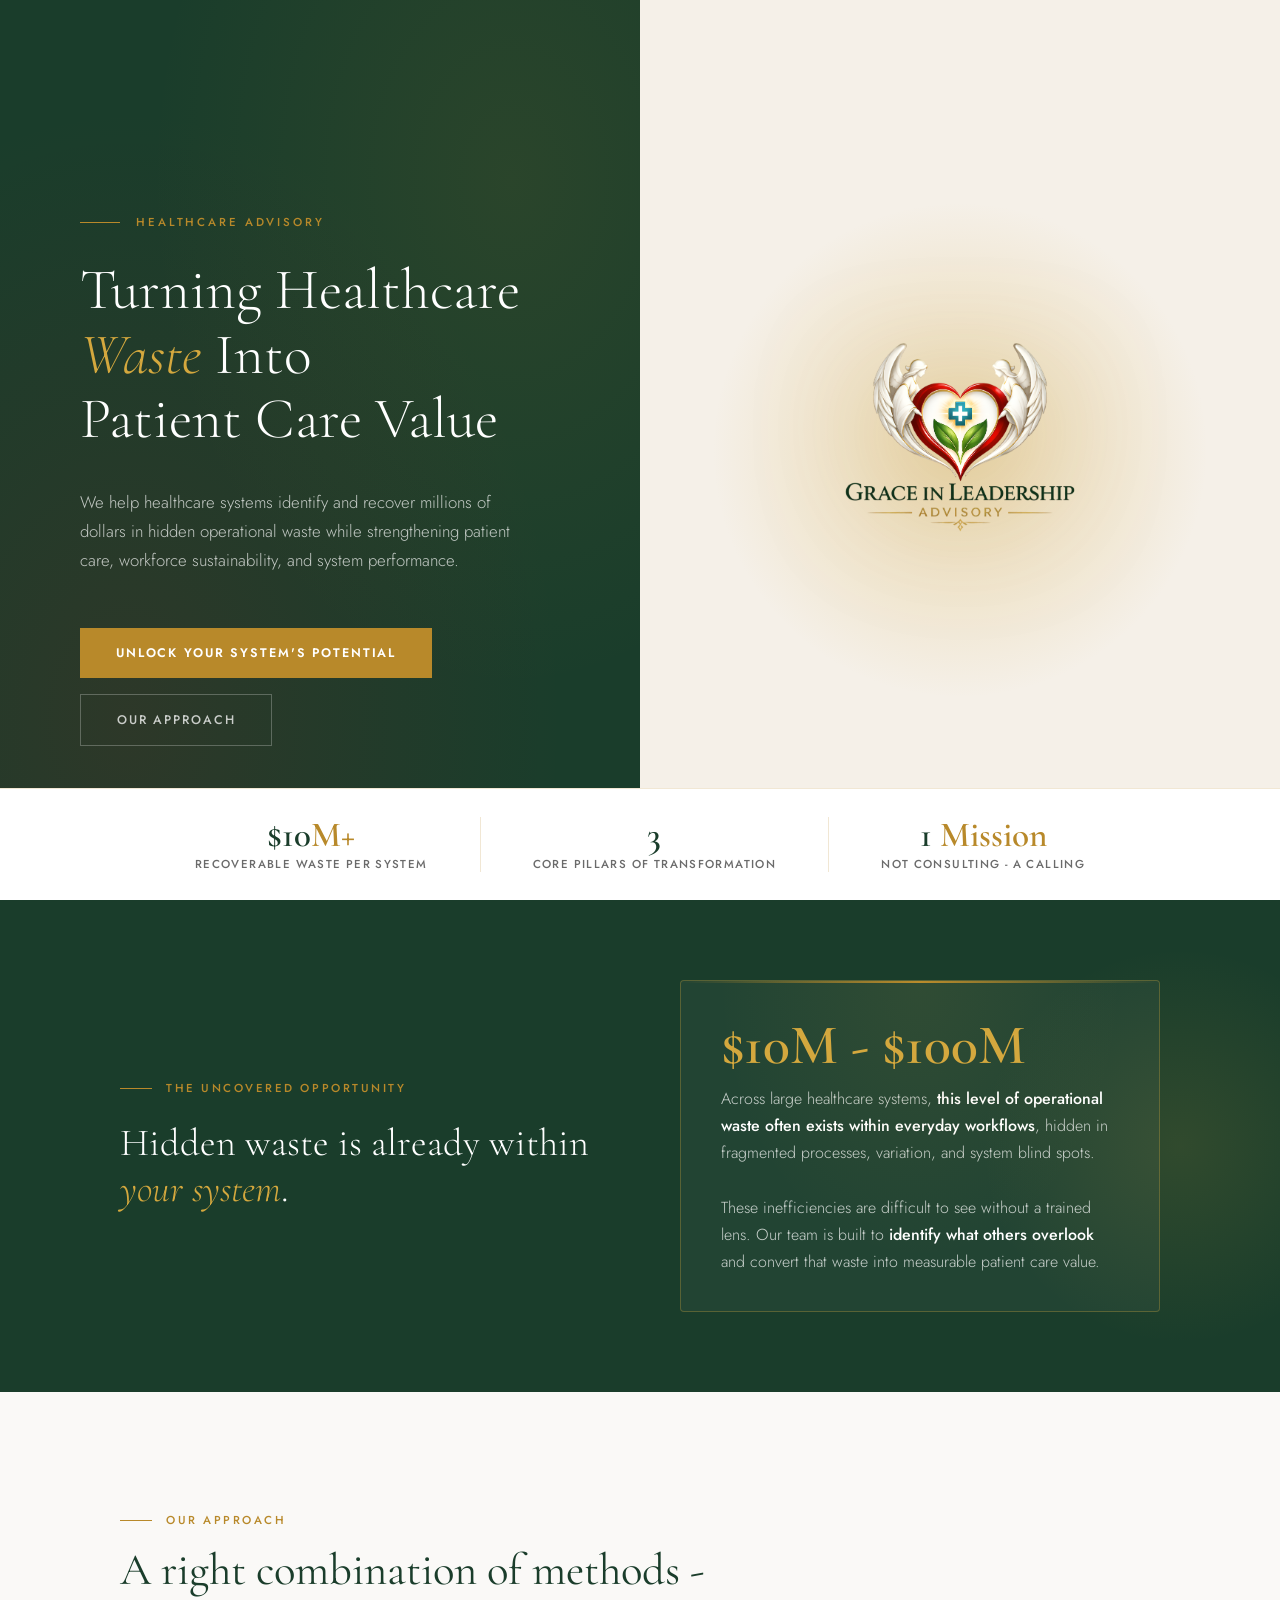
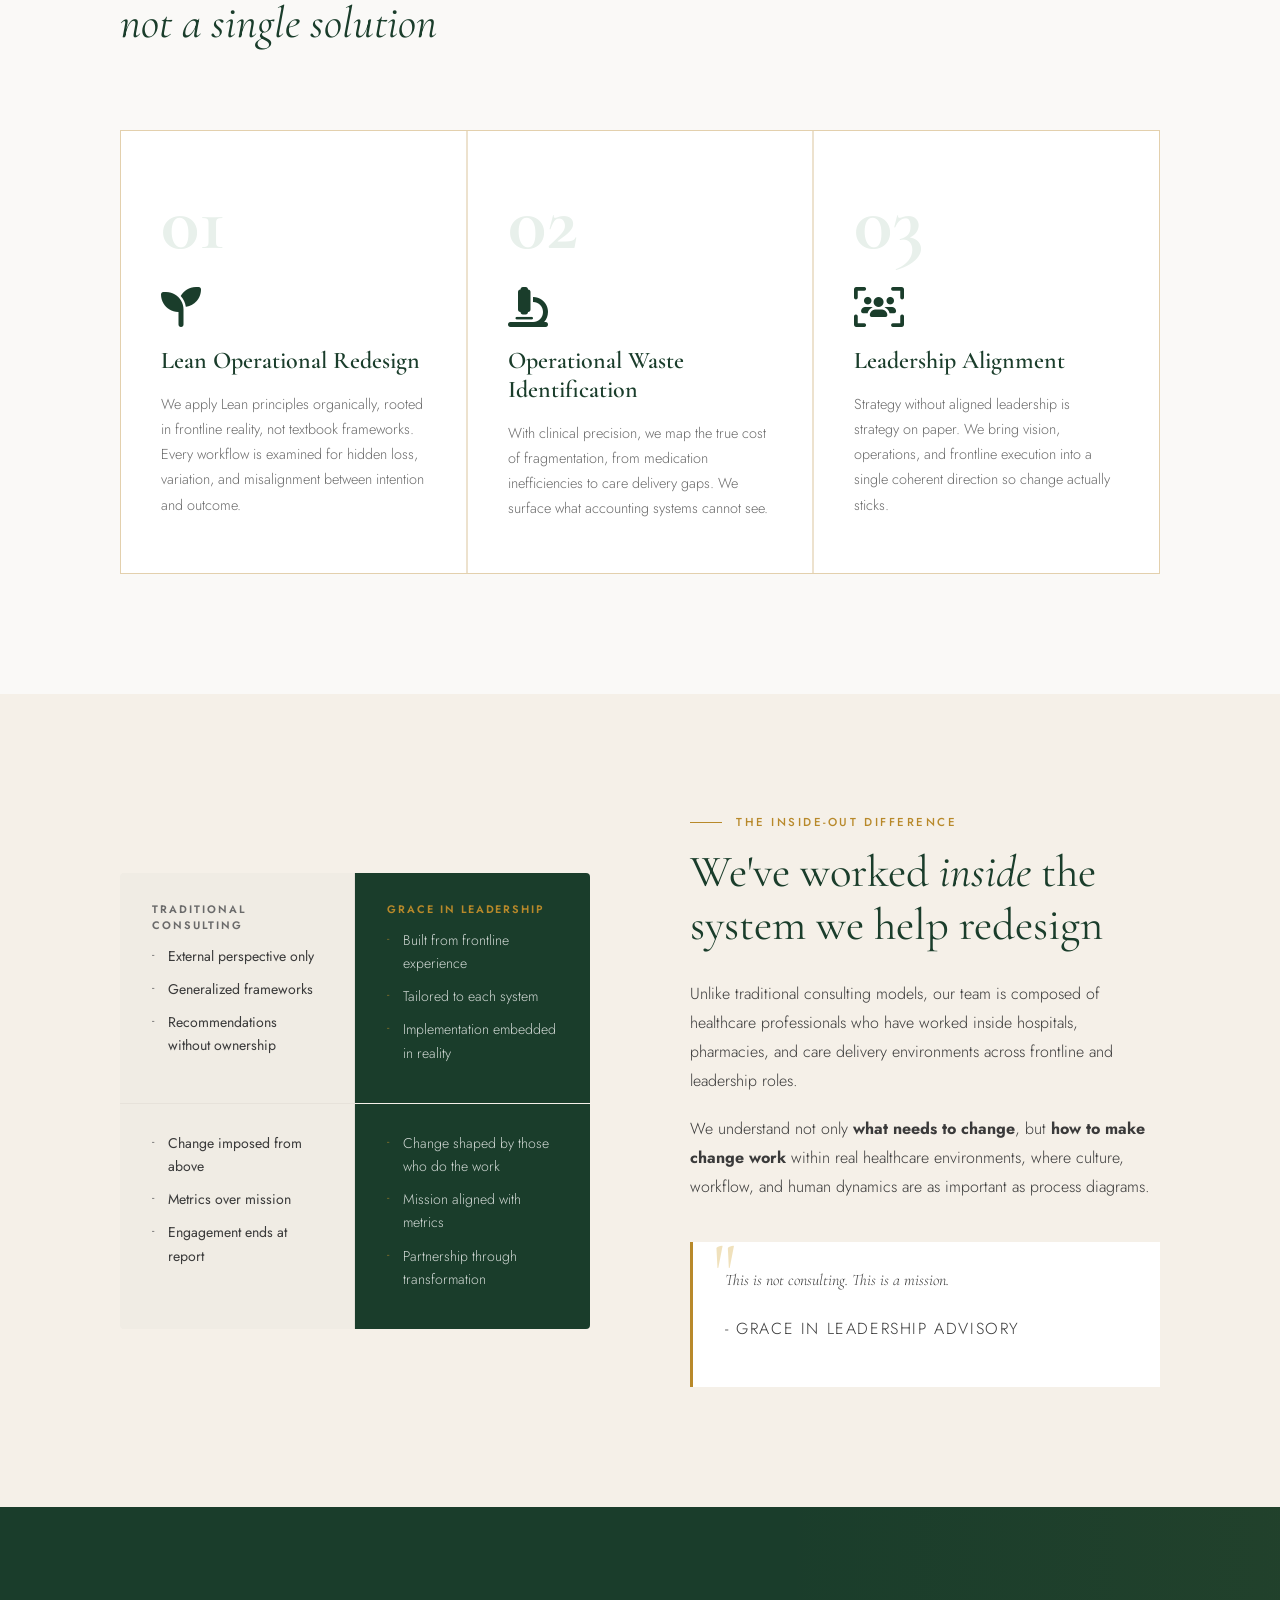
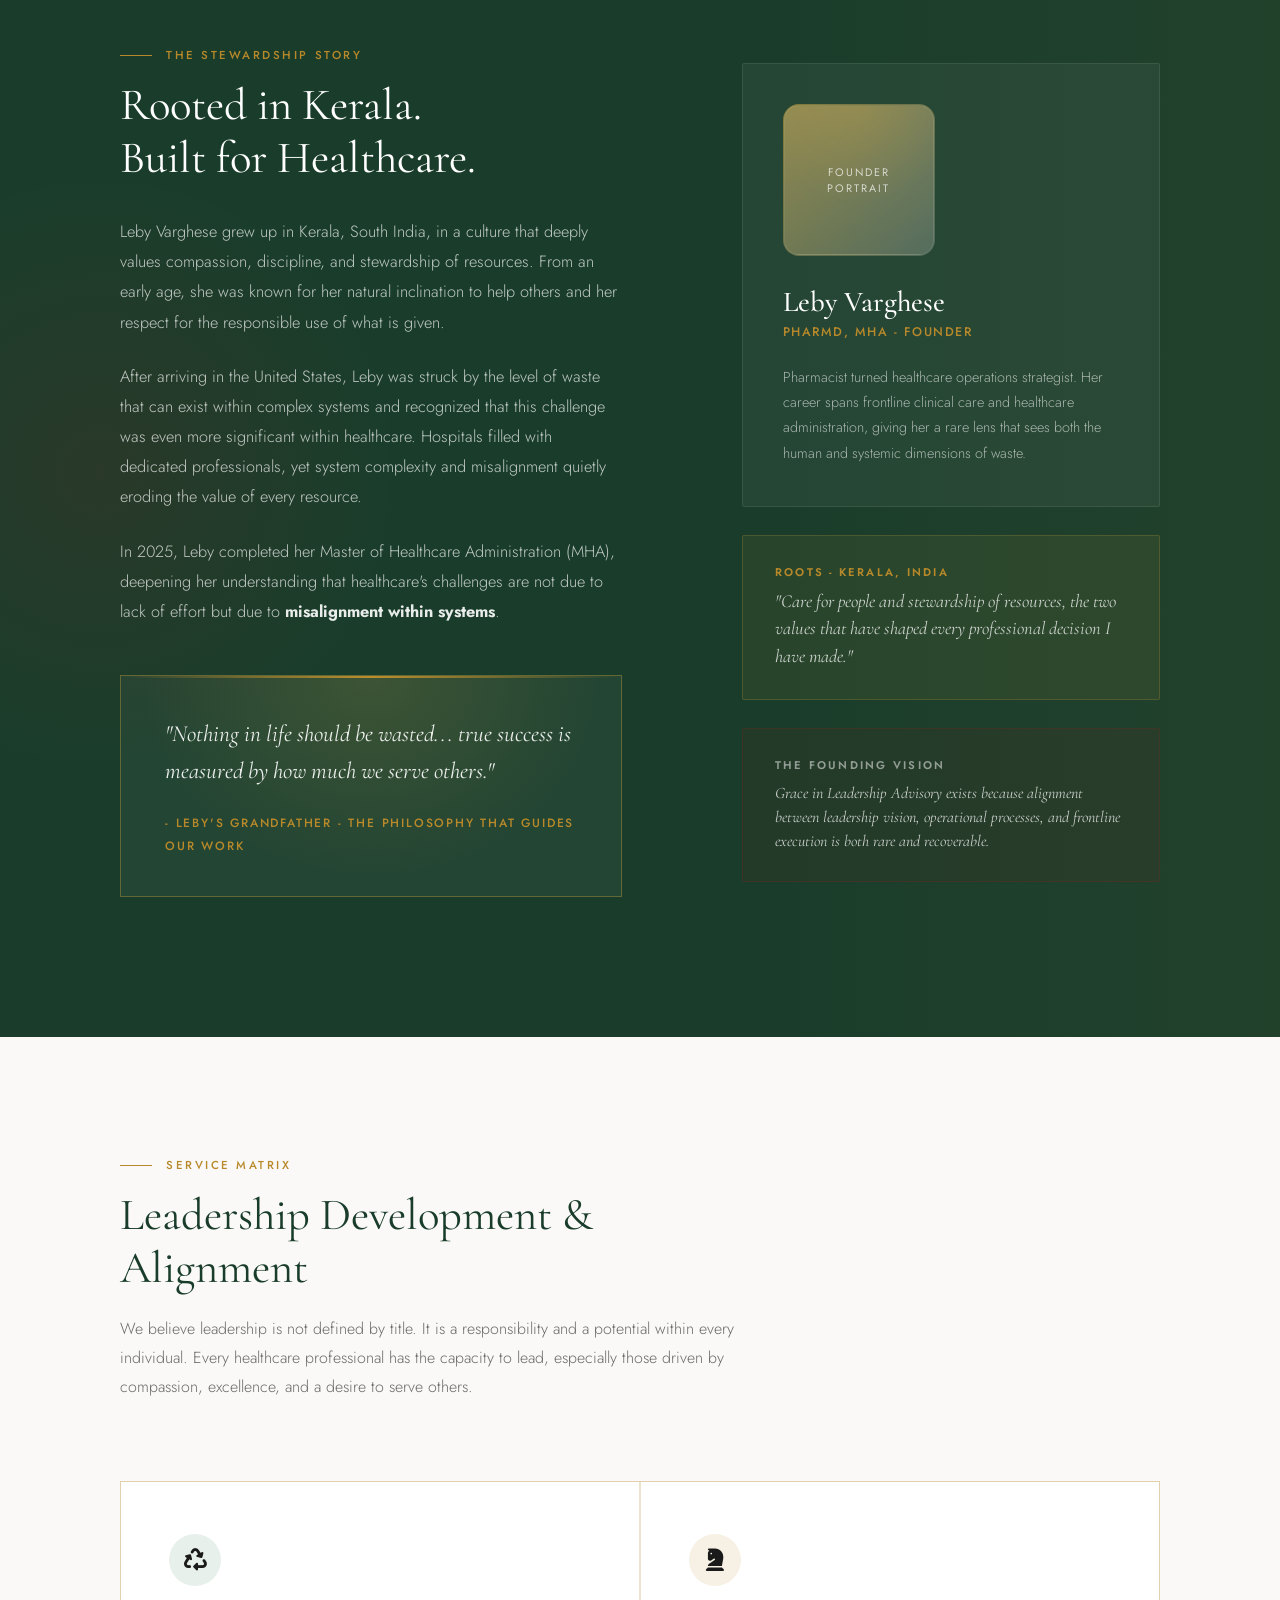
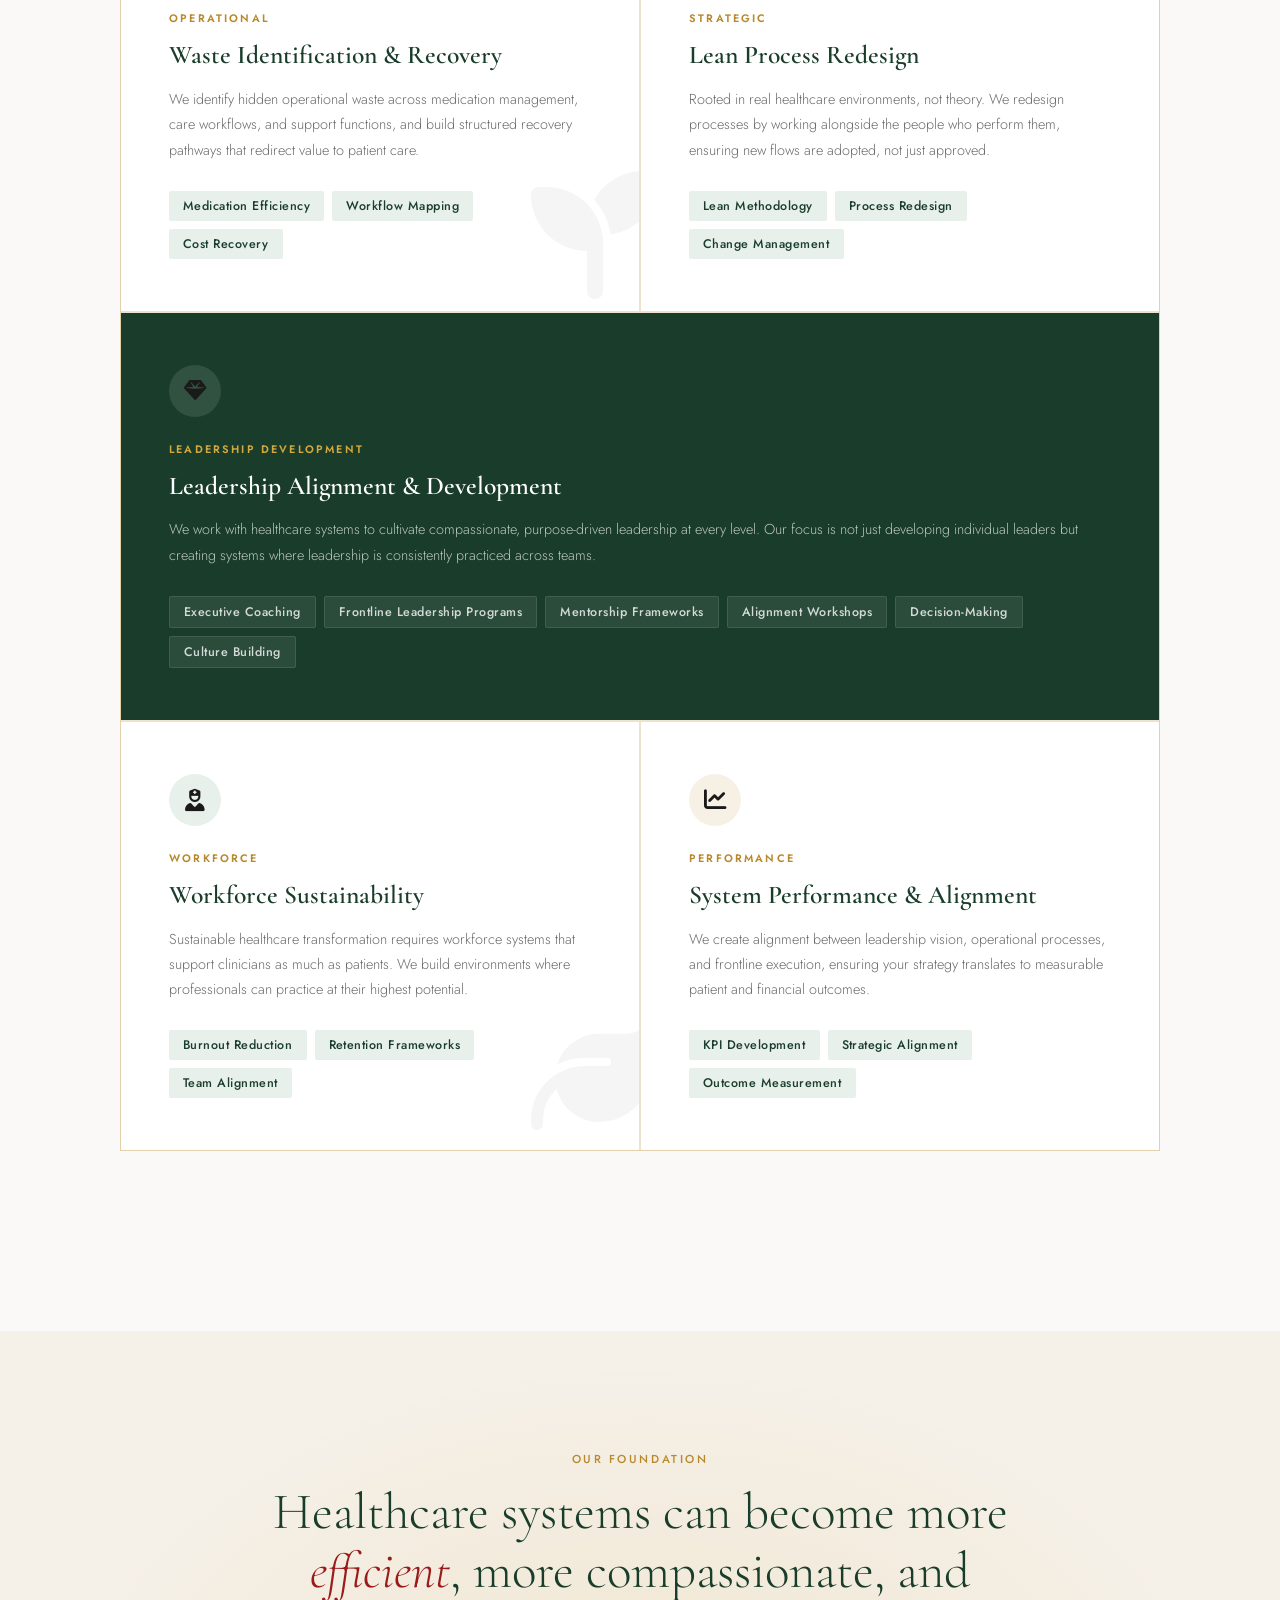
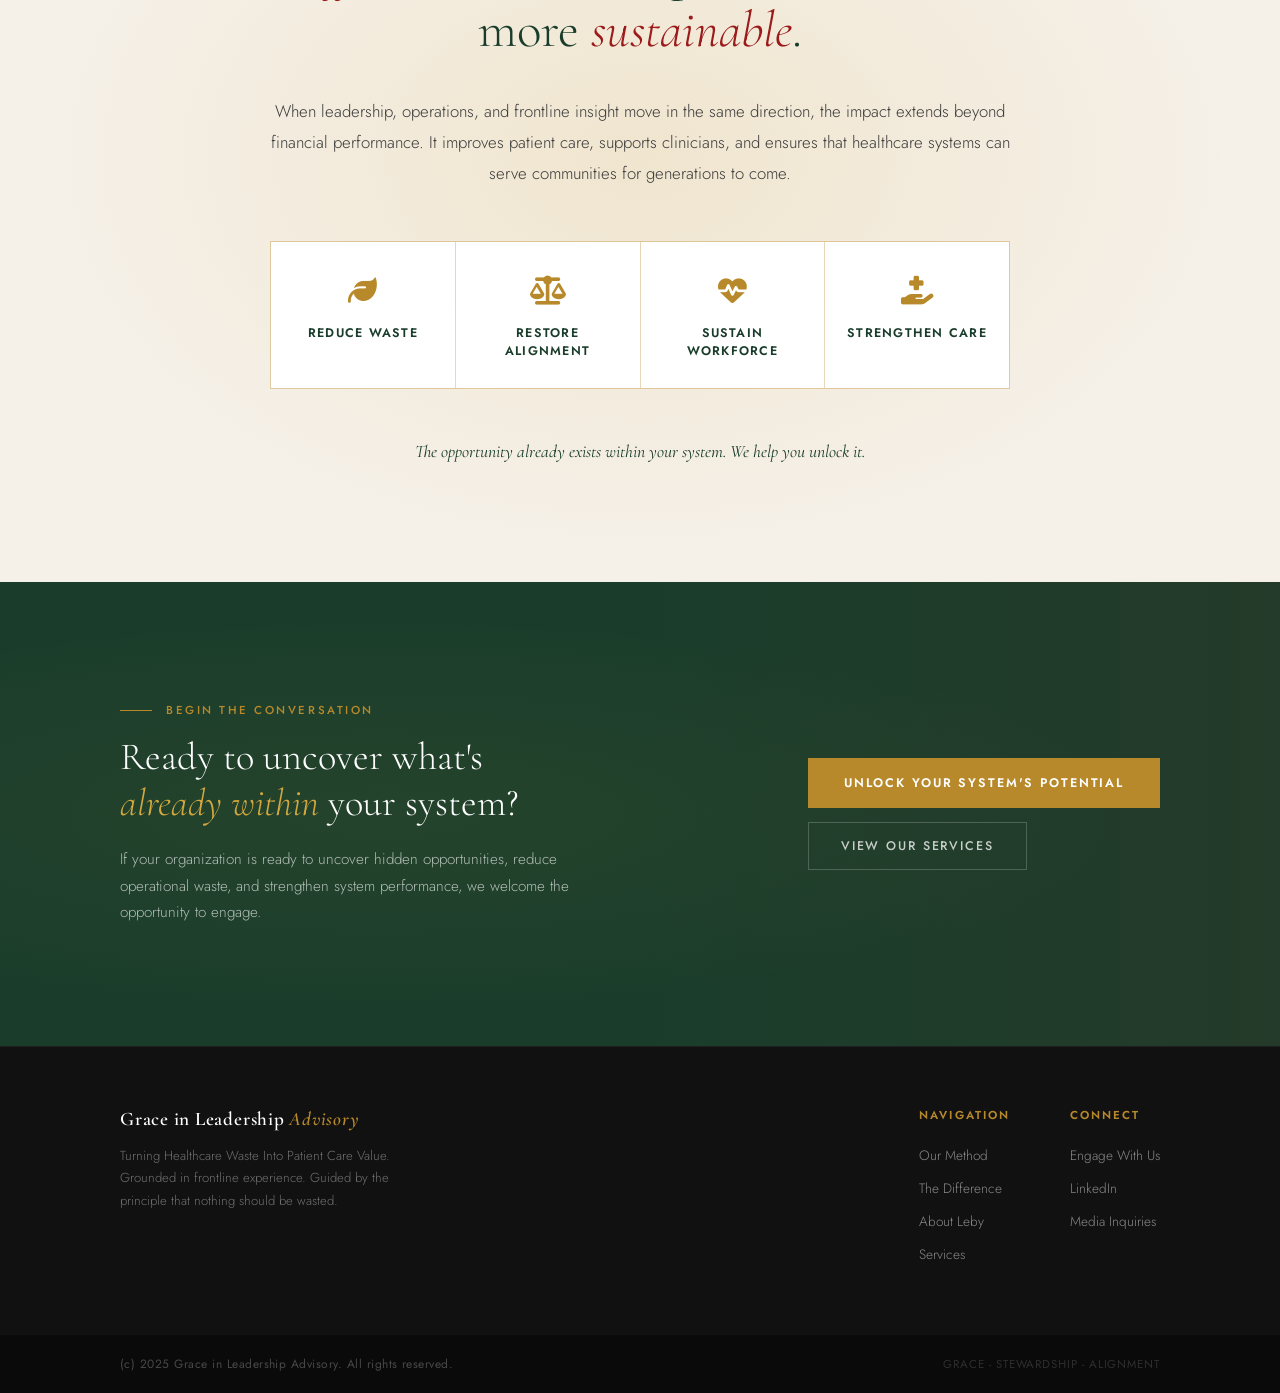
==== commit 8ab8470f: "mobile responsiveness" ====
--- a/index.html
+++ b/index.html
@@ -1,4 +1,4 @@
-﻿<!DOCTYPE html>
+<!DOCTYPE html>
 <html lang="en">
 <head>
 <meta charset="UTF-8">
@@ -13,12 +13,17 @@
 <!-- NAV -->
 <nav>
   <div class="nav-logo">Grace in Leadership <span>Advisory</span></div>
-  <ul class="nav-links">
+  <ul class="nav-links" id="nav-links">
     <li><a href="#methodology">Our Method</a></li>
     <li><a href="#about">About</a></li>
     <li><a href="#services">Services</a></li>
     <li><a href="#contact" class="nav-cta">Engage With Us</a></li>
   </ul>
+  <div class="nav-mobile-toggle" id="mobile-toggle">
+    <span></span>
+    <span></span>
+    <span></span>
+  </div>
 </nav>
 
 <!-- HERO -->
@@ -341,6 +346,53 @@
   <p style="color:rgba(255,255,255,0.15);font-size:0.72rem;letter-spacing:0.08em">GRACE - STEWARDSHIP - ALIGNMENT</p>
 </div>
 
+
+<script>
+  // Mobile Menu Toggle
+  const mobileToggle = document.getElementById('mobile-toggle');
+  const navLinks = document.querySelector('.nav-links');
+  
+  if (mobileToggle) {
+    mobileToggle.addEventListener('click', () => {
+      mobileToggle.classList.toggle('active');
+      navLinks.classList.toggle('active');
+      document.body.classList.toggle('no-scroll');
+    });
+  }
+
+  // Close menu when clicking links
+  document.querySelectorAll('.nav-links a').forEach(link => {
+    link.addEventListener('click', () => {
+      mobileToggle.classList.remove('active');
+      navLinks.classList.remove('active');
+      document.body.classList.remove('no-scroll');
+    });
+  });
+
+  // Scroll visibility for nav
+  let lastScroll = 0;
+  window.addEventListener('scroll', () => {
+    const nav = document.querySelector('nav');
+    const currentScroll = window.pageYOffset;
+    
+    if (currentScroll <= 0) {
+      nav.style.boxShadow = 'none';
+      return;
+    }
+    
+    if (currentScroll > lastScroll) {
+      // Scrolling down
+      nav.style.transform = 'translateY(-100%)';
+    } else {
+      // Scrolling up
+      nav.style.transform = 'translateY(0)';
+      nav.style.background = 'rgba(250, 249, 247, 0.98)';
+      nav.style.boxShadow = '0 4px 30px rgba(0, 0, 0, 0.03)';
+    }
+    lastScroll = currentScroll;
+  });
+</script>
+
 </body>
 </html>
 
--- a/styles.css
+++ b/styles.css
@@ -1,4 +1,4 @@
-﻿  :root {
+  :root {
     --forest: #1a3d2b;
     --forest-light: #2a5a3f;
     --forest-pale: #e8f0eb;
@@ -1306,3 +1306,262 @@
   .logo-display {
     animation: fadeUp 1s 0.3s ease both;
   }
+
+  /* ─── RESPONSIVE ─── */
+
+  @media (max-width: 1024px) {
+    nav {
+      padding: 15px 40px;
+    }
+
+    .hero {
+      padding-top: 80px;
+    }
+
+    .hero-left {
+      padding: 80px 40px;
+    }
+
+    .hero-right {
+      padding: 60px 40px;
+    }
+
+    .opportunity-band, .methodology, .inside-out, .stewardship, .services, .belief, .cta-section, footer {
+      padding-left: 60px;
+      padding-right: 60px;
+    }
+
+    .method-grid {
+      grid-template-columns: repeat(2, 1fr);
+    }
+  }
+
+  @media (max-width: 768px) {
+    body.no-scroll {
+      overflow: hidden;
+    }
+
+    nav {
+      padding: 15px 24px;
+    }
+
+    .nav-links {
+      position: fixed;
+      top: 0;
+      right: -100%;
+      width: 100%;
+      height: 100vh;
+      background: var(--off-white);
+      flex-direction: column;
+      justify-content: center;
+      align-items: center;
+      gap: 32px;
+      transition: 0.4s ease-in-out;
+      z-index: 99;
+    }
+
+    .nav-links.active {
+      right: 0;
+    }
+
+    .nav-links a {
+      font-size: 1.1rem;
+    }
+
+    .nav-mobile-toggle {
+      display: flex;
+      flex-direction: column;
+      gap: 6px;
+      cursor: pointer;
+      z-index: 100;
+    }
+
+    .nav-mobile-toggle span {
+      width: 24px;
+      height: 2px;
+      background: var(--forest);
+      transition: 0.3s;
+    }
+
+    .nav-mobile-toggle.active span:nth-child(1) {
+      transform: translateY(8px) rotate(45deg);
+    }
+
+    .nav-mobile-toggle.active span:nth-child(2) {
+      opacity: 0;
+    }
+
+    .nav-mobile-toggle.active span:nth-child(3) {
+      transform: translateY(-8px) rotate(-45deg);
+    }
+
+    /* Hero */
+    .hero {
+      grid-template-columns: 1fr;
+      min-height: auto;
+    }
+
+    .hero-left {
+      padding: 140px 24px 60px 24px;
+      text-align: center;
+      align-items: center;
+    }
+
+    .hero-eyebrow {
+      justify-content: center;
+    }
+
+    .hero-eyebrow::before {
+      display: none;
+    }
+
+    .hero-sub {
+      margin-left: auto;
+      margin-right: auto;
+    }
+
+    .hero-cta-group {
+      justify-content: center;
+    }
+
+    .hero-right {
+      padding: 40px 24px 100px 24px;
+    }
+
+    .logo-display img {
+      width: 240px;
+    }
+
+    .hero-stat-strip {
+      position: relative;
+      flex-direction: column;
+      padding: 40px 0;
+    }
+
+    .stat-item {
+      padding: 20px 0;
+      width: 100%;
+    }
+
+    .stat-item + .stat-item {
+      border-left: none;
+      border-top: 1px solid var(--border);
+    }
+
+    /* Opportunity Band */
+    .opportunity-band {
+      grid-template-columns: 1fr;
+      padding: 60px 24px;
+      gap: 40px;
+    }
+
+    .opp-left h2 {
+      font-size: 2.2rem;
+    }
+
+    .glow-amount {
+      font-size: 2.8rem;
+    }
+
+    /* Methodology */
+    .methodology {
+      padding: 80px 24px;
+    }
+
+    .method-grid {
+      grid-template-columns: 1fr;
+    }
+
+    .method-card {
+      padding: 40px 24px;
+    }
+
+    /* Inside Out */
+    .inside-out {
+      grid-template-columns: 1fr;
+      padding: 80px 24px;
+      gap: 50px;
+    }
+
+    /* Stewardship */
+    .stewardship {
+      padding: 80px 24px;
+    }
+
+    .stewardship-inner {
+      grid-template-columns: 1fr;
+      gap: 60px;
+    }
+
+    /* Services */
+    .services {
+      padding: 80px 24px;
+    }
+
+    .services-grid {
+      grid-template-columns: 1fr;
+    }
+
+    .service-card.featured {
+      grid-column: span 1;
+    }
+
+    .service-card {
+      padding: 40px 24px;
+    }
+
+    /* Belief */
+    .belief {
+      padding: 80px 24px;
+    }
+
+    .pillar-strip {
+      flex-direction: column;
+    }
+
+    .pillar {
+      border-bottom: 1px solid var(--border);
+    }
+
+    /* CTA */
+    .cta-section {
+      grid-template-columns: 1fr;
+      padding: 80px 24px;
+      text-align: center;
+      gap: 40px;
+    }
+
+    .cta-actions {
+      align-items: center;
+      width: 100%;
+    }
+
+    .btn-primary, .btn-ghost, .btn-secondary {
+      width: 100%;
+      text-align: center;
+    }
+
+    /* Footer */
+    footer {
+      grid-template-columns: 1fr;
+      padding: 60px 24px;
+      gap: 40px;
+      text-align: center;
+    }
+
+    .footer-brand p {
+      margin: 0 auto;
+    }
+
+    .footer-bottom {
+      flex-direction: column;
+      gap: 15px;
+      padding: 30px 24px;
+      text-align: center;
+    }
+  }
+
+  /* ─── SCROLL LOCK ─── */
+  .no-scroll {
+    overflow: hidden !important;
+  }
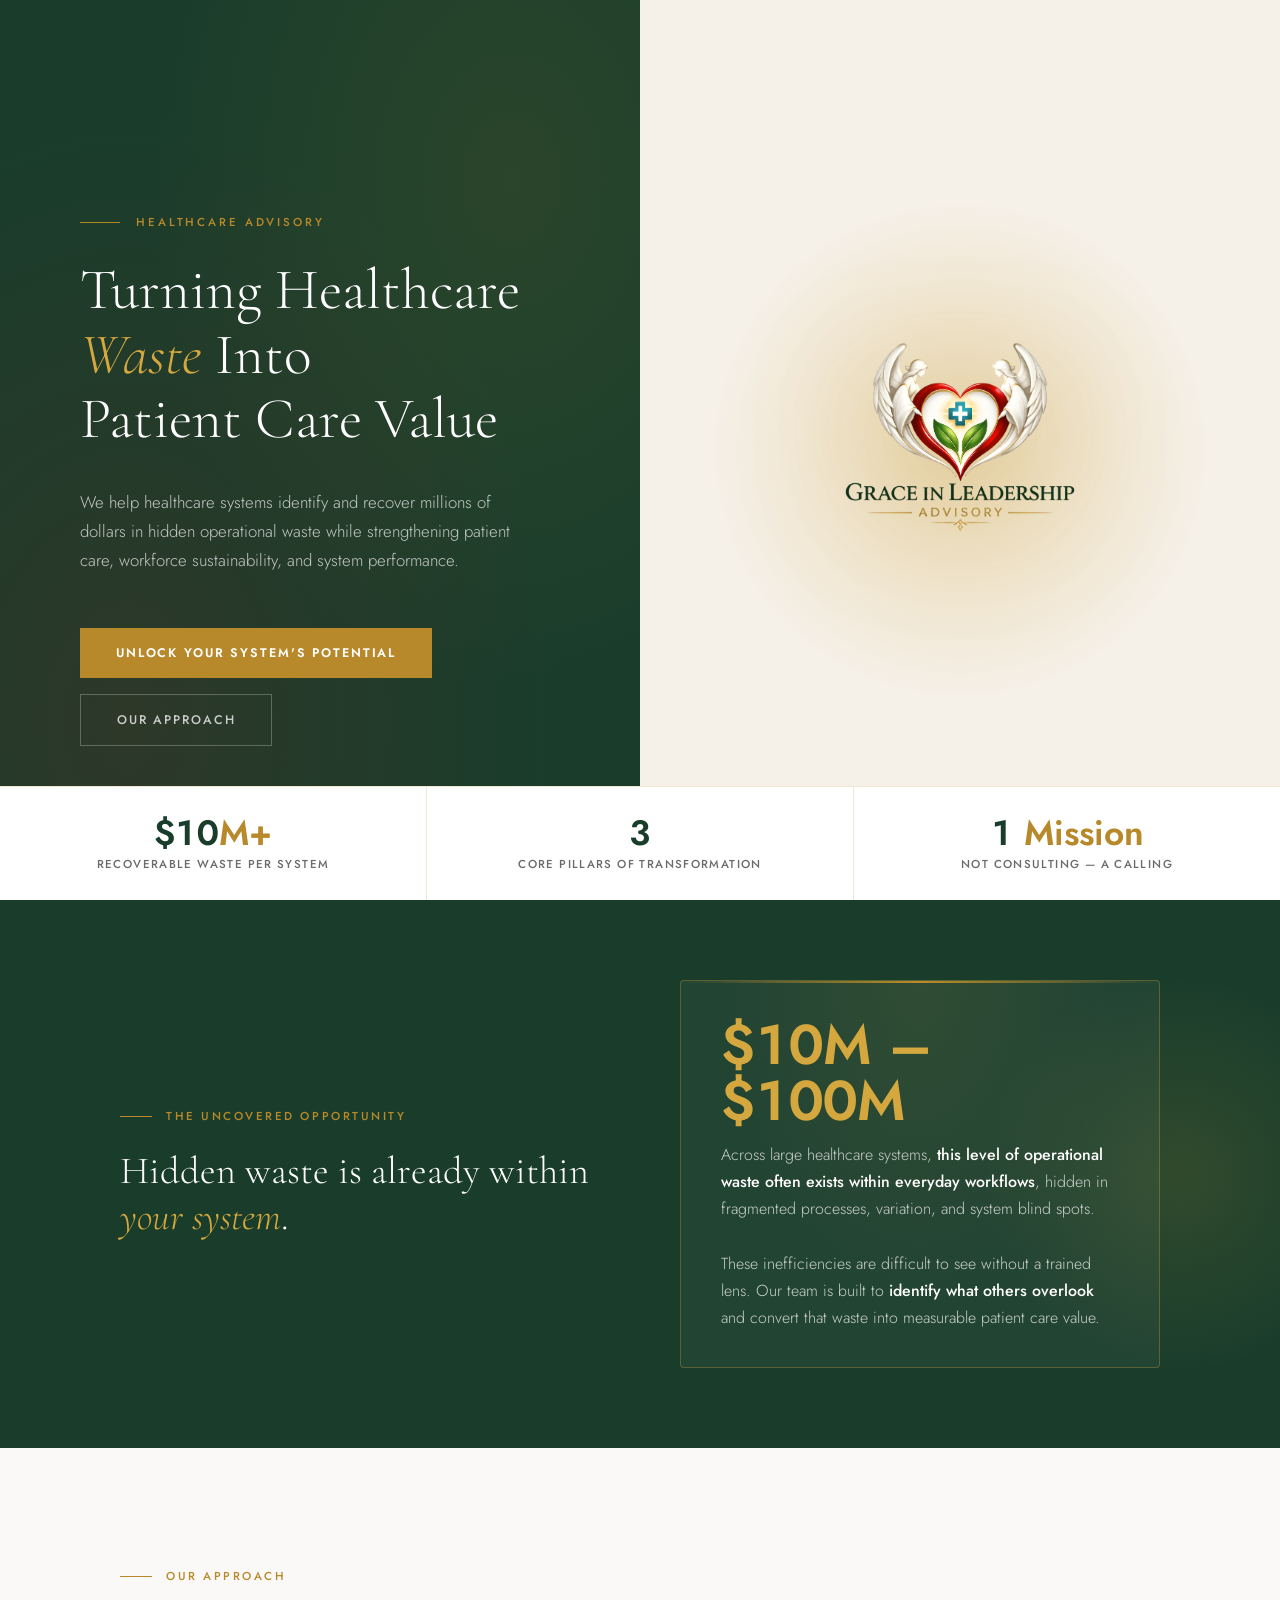
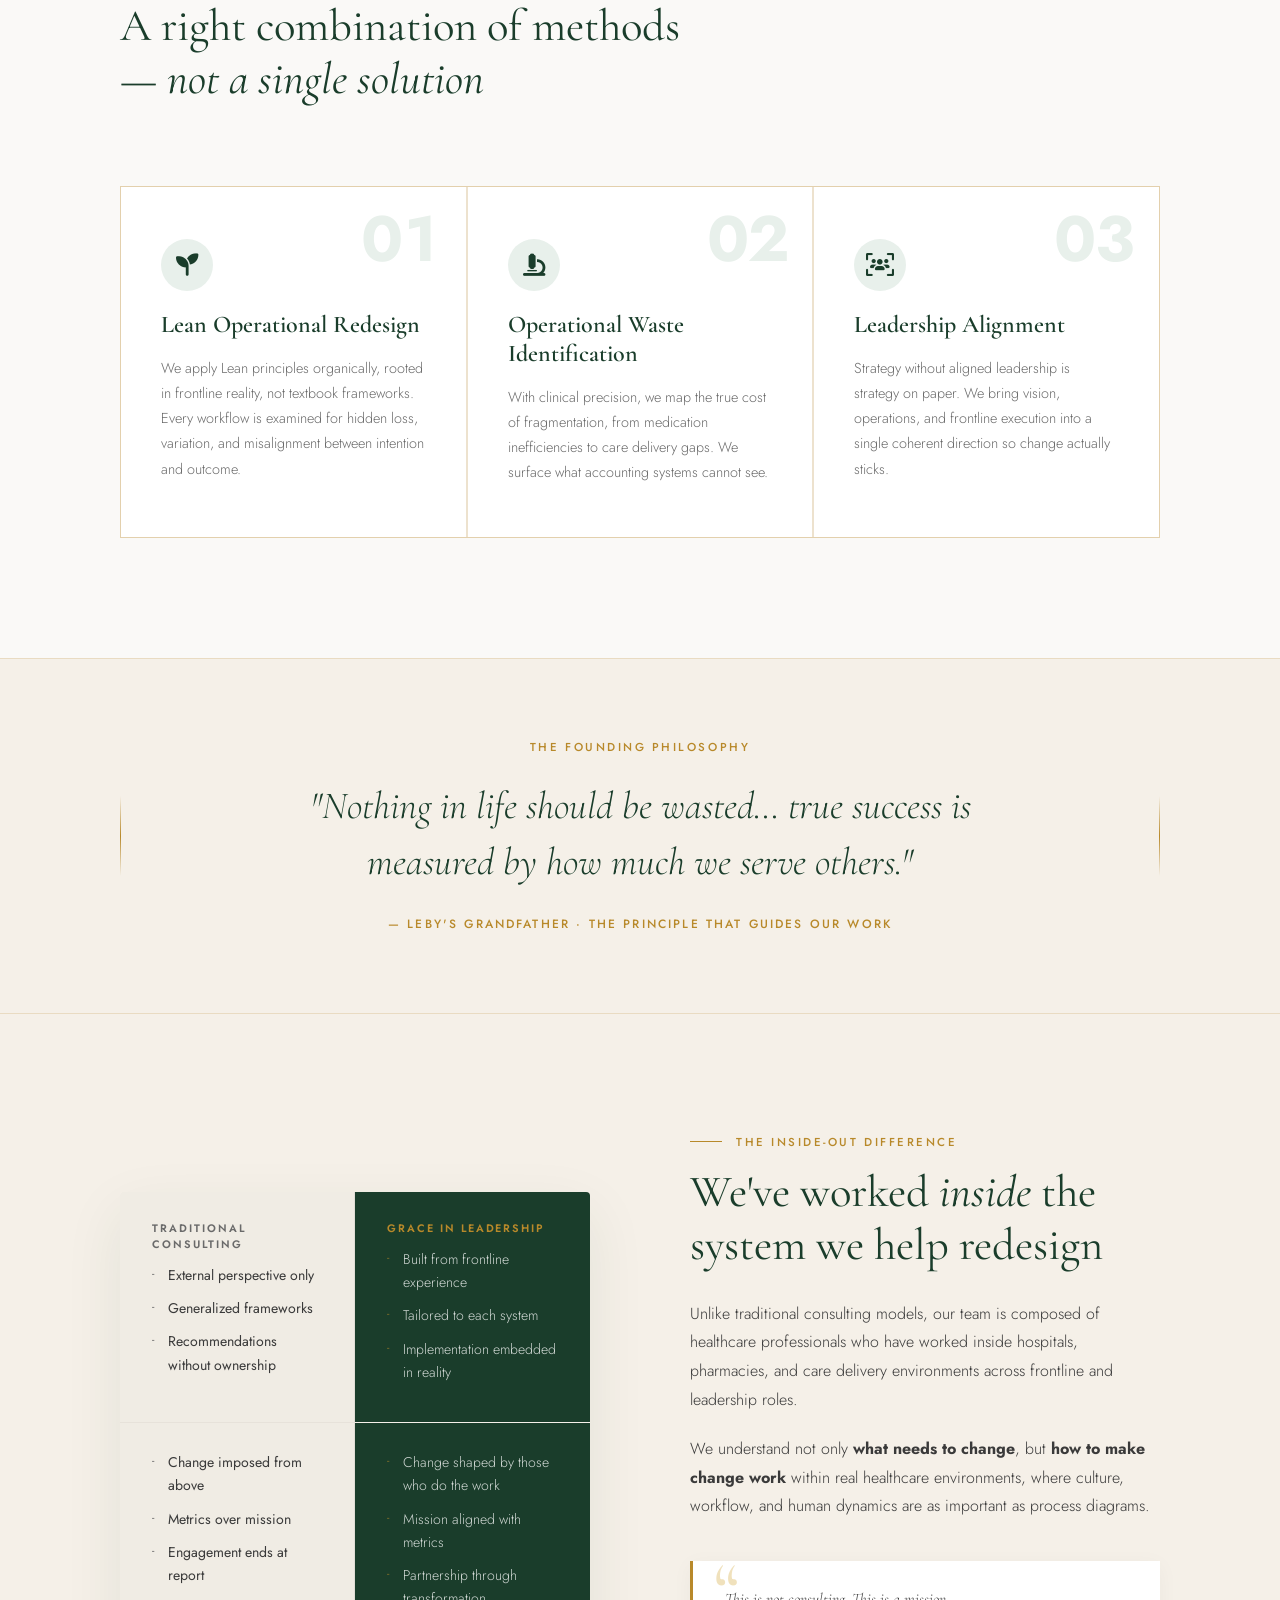
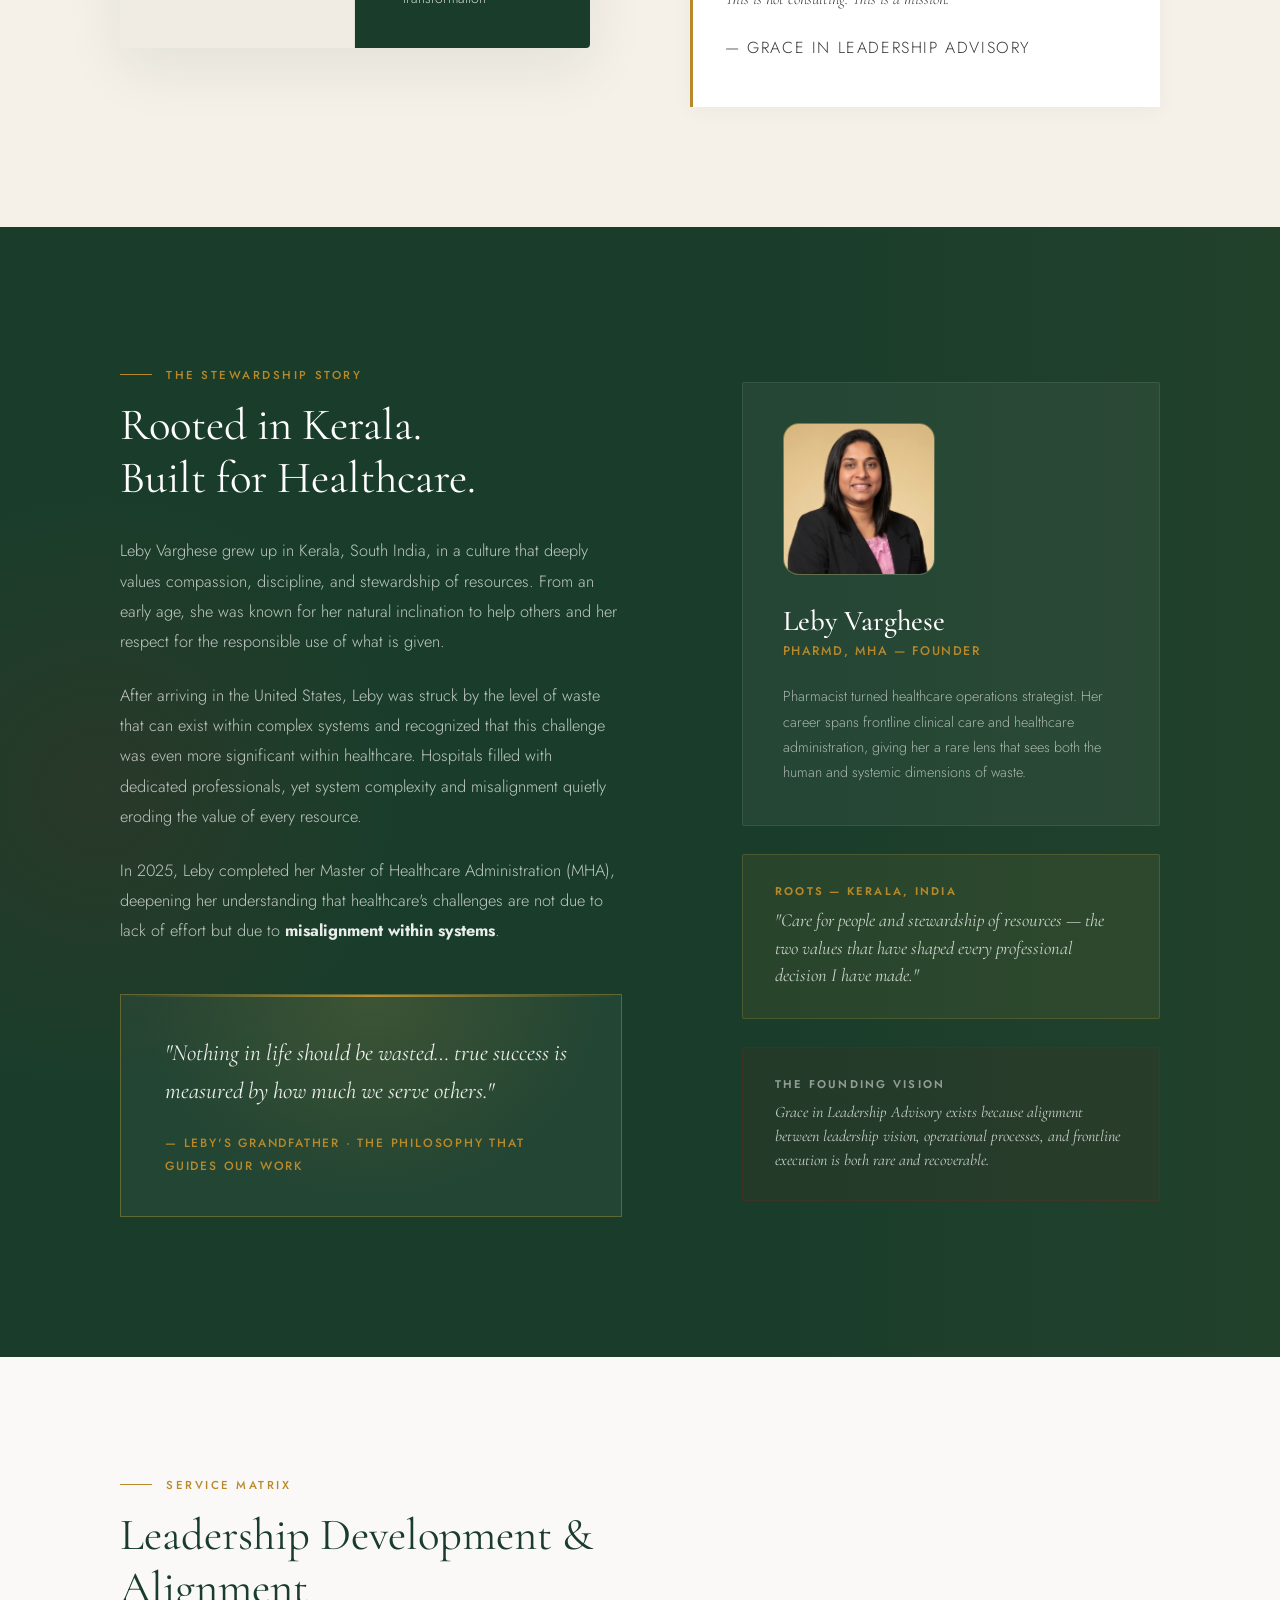
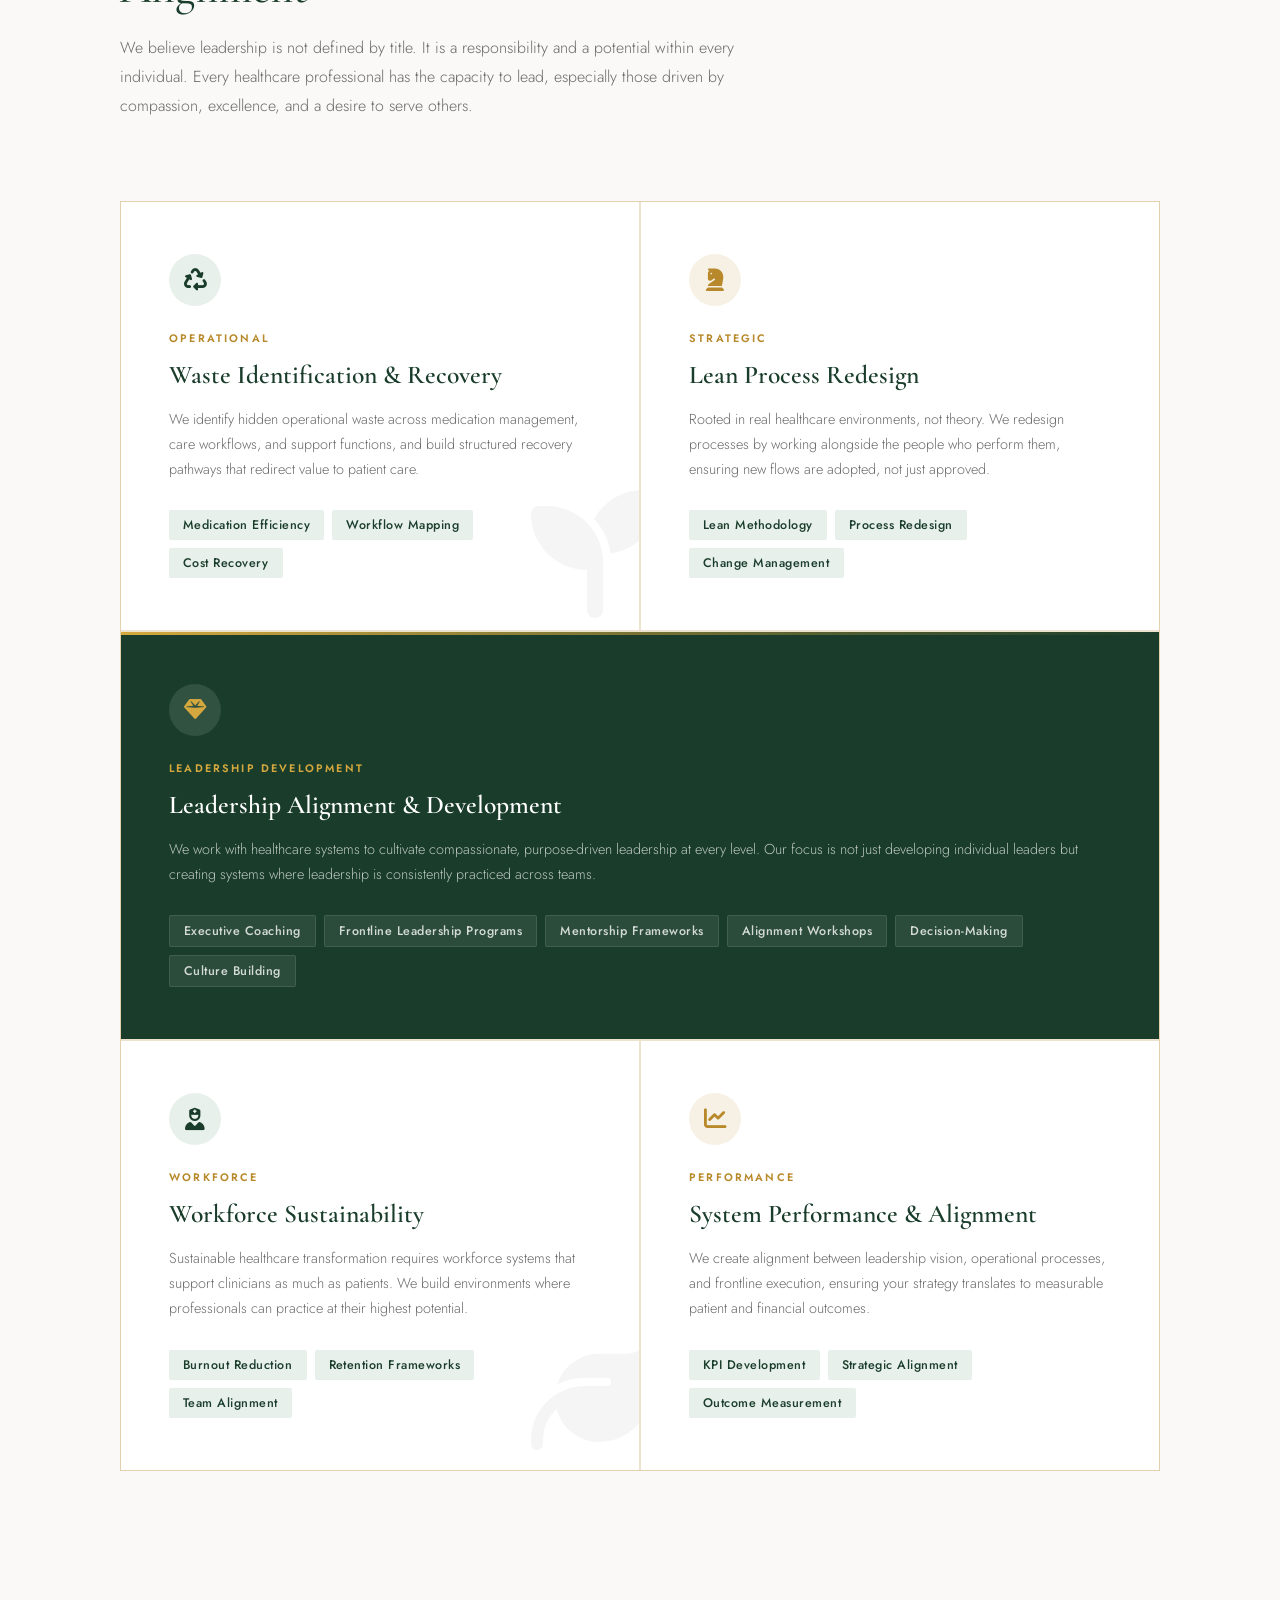
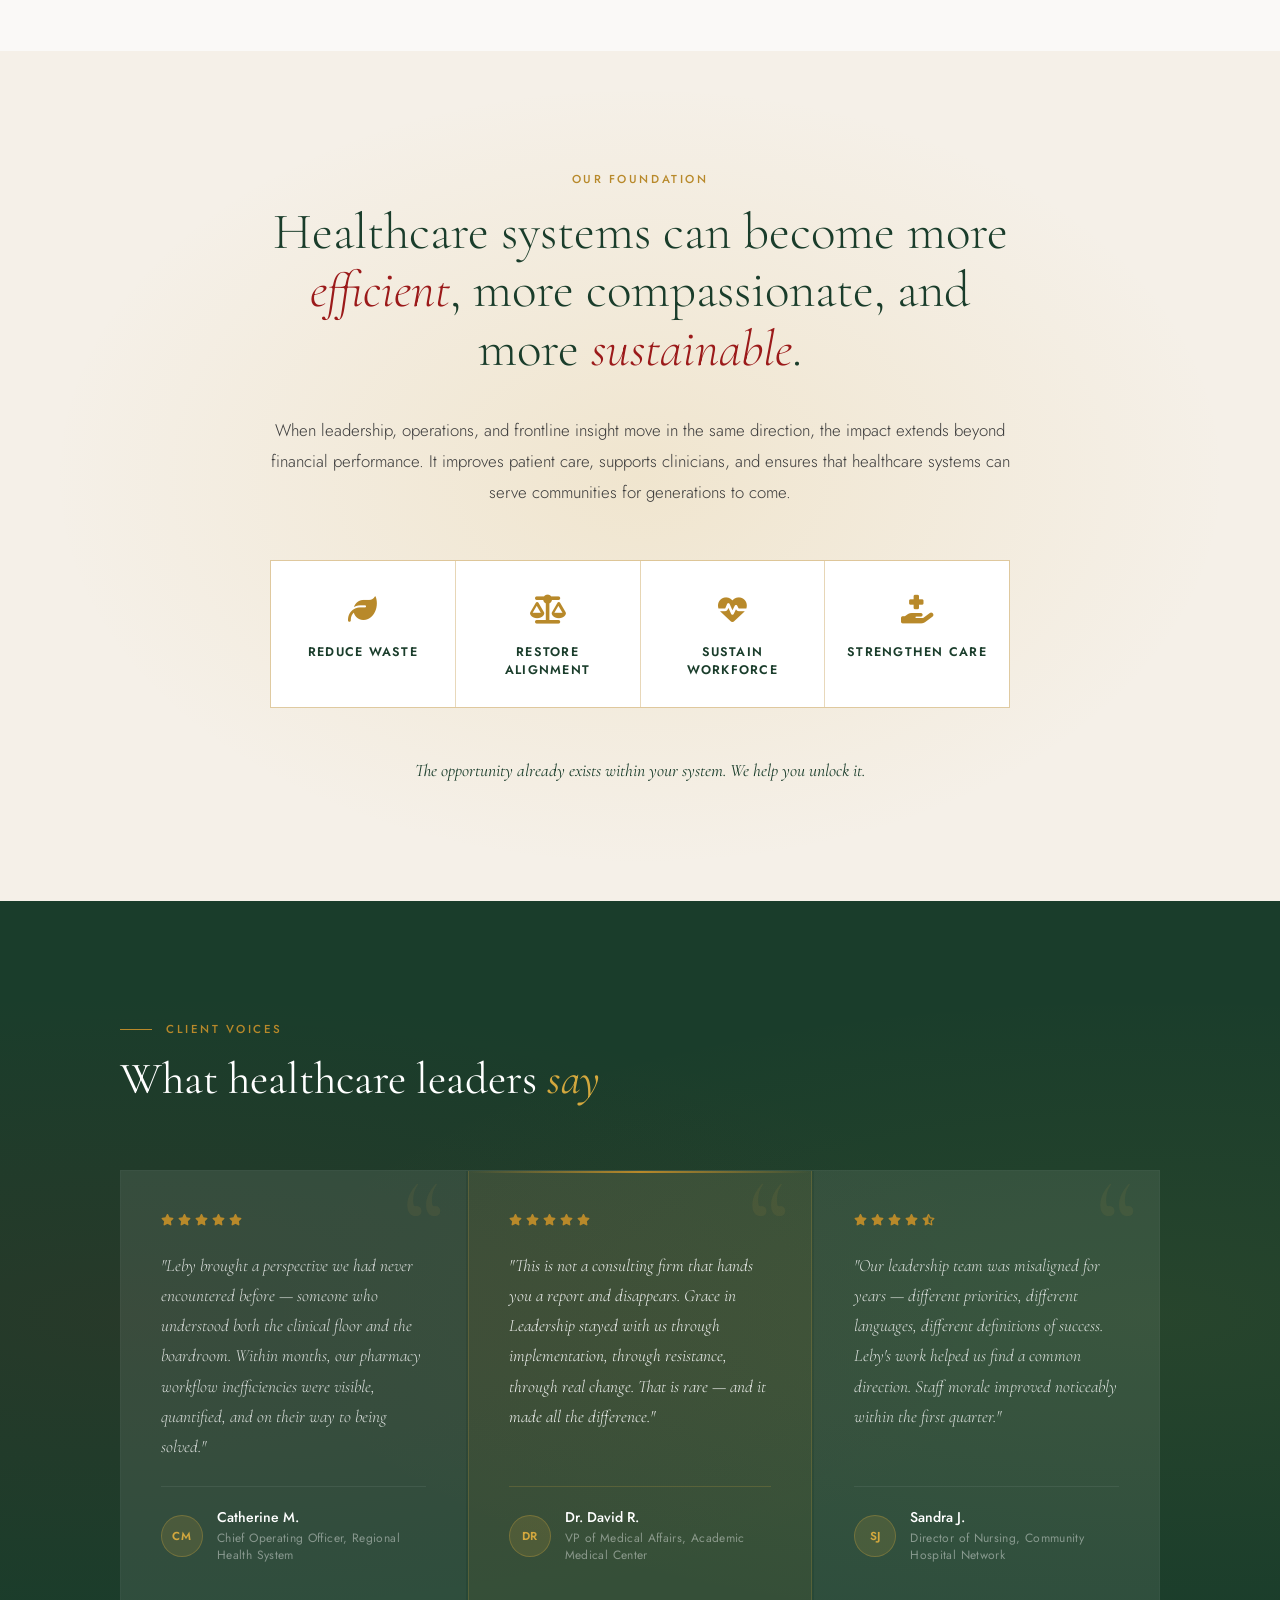
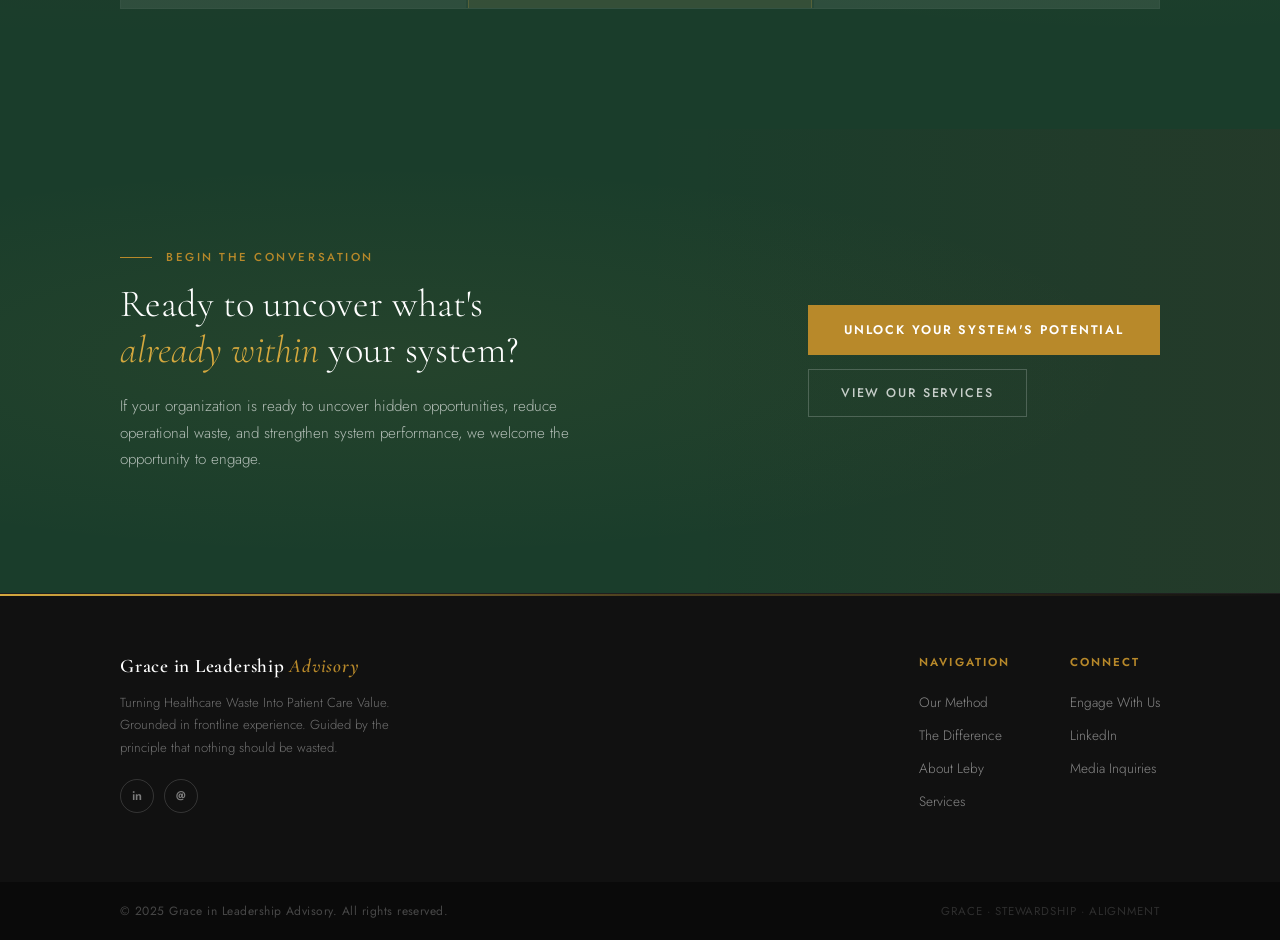
==== commit e112cafc: "animations" ====
--- a/index.html
+++ b/index.html
@@ -20,9 +20,7 @@
     <li><a href="#contact" class="nav-cta">Engage With Us</a></li>
   </ul>
   <div class="nav-mobile-toggle" id="mobile-toggle">
-    <span></span>
-    <span></span>
-    <span></span>
+    <span></span><span></span><span></span>
   </div>
 </nav>
 
@@ -41,6 +39,7 @@
       <a href="#methodology" class="btn-ghost">Our Approach</a>
     </div>
   </div>
+
   <div class="hero-right">
     <div class="logo-display">
       <img src="public/image.png" alt="Grace in Leadership Advisory Logo">
@@ -49,16 +48,16 @@
 
   <div class="hero-stat-strip">
     <div class="stat-item">
-      <span class="stat-num">$10<span>M+</span></span>
+      <span class="stat-num" id="stat-waste">$0<span>M+</span></span>
       <span class="stat-label">Recoverable Waste per System</span>
     </div>
     <div class="stat-item">
-      <span class="stat-num">3</span>
+      <span class="stat-num" id="stat-pillars">0</span>
       <span class="stat-label">Core Pillars of Transformation</span>
     </div>
     <div class="stat-item">
-      <span class="stat-num">1<span> Mission</span></span>
-      <span class="stat-label">Not Consulting - A Calling</span>
+      <span class="stat-num" id="stat-mission">0<span> Mission</span></span>
+      <span class="stat-label">Not Consulting — A Calling</span>
     </div>
   </div>
 </section>
@@ -70,7 +69,7 @@
     <h2>Hidden waste is already within<br><em>your system</em>.</h2>
   </div>
   <div class="glow-card">
-    <div class="glow-amount">$10M - $100M</div>
+    <div class="glow-amount">$10M – $100M</div>
     <p class="glow-desc">
       Across large healthcare systems, <strong>this level of operational waste often exists within everyday workflows</strong>, hidden in fragmented processes, variation, and system blind spots.<br><br>
       These inefficiencies are difficult to see without a trained lens. Our team is built to <strong>identify what others overlook</strong> and convert that waste into measurable patient care value.
@@ -82,13 +81,16 @@
 <section class="methodology" id="methodology">
   <div class="method-header">
     <div class="section-eyebrow">Our Approach</div>
-    <h2 class="section-title">A right combination of methods - <em>not a single solution</em></h2>
+    <h2 class="section-title">A right combination of methods — <em>not a single solution</em></h2>
   </div>
 
   <div class="method-grid">
+    <!-- UPGRADED: Icon in circle, number as watermark -->
     <div class="method-card">
       <div class="method-num">01</div>
-      <i class="fa-solid fa-seedling method-icon"></i>
+      <div class="method-icon-wrap">
+        <i class="fa-solid fa-seedling method-icon"></i>
+      </div>
       <div class="method-title">Lean Operational Redesign</div>
       <p class="method-text">We apply Lean principles organically, rooted in frontline reality, not textbook frameworks. Every workflow is examined for hidden loss, variation, and misalignment between intention and outcome.</p>
       <div class="method-accent"></div>
@@ -96,7 +98,9 @@
 
     <div class="method-card">
       <div class="method-num">02</div>
-      <i class="fa-solid fa-microscope method-icon"></i>
+      <div class="method-icon-wrap">
+        <i class="fa-solid fa-microscope method-icon"></i>
+      </div>
       <div class="method-title">Operational Waste Identification</div>
       <p class="method-text">With clinical precision, we map the true cost of fragmentation, from medication inefficiencies to care delivery gaps. We surface what accounting systems cannot see.</p>
       <div class="method-accent"></div>
@@ -104,12 +108,23 @@
 
     <div class="method-card">
       <div class="method-num">03</div>
-      <i class="fa-solid fa-users-viewfinder method-icon"></i>
+      <div class="method-icon-wrap">
+        <i class="fa-solid fa-users-viewfinder method-icon"></i>
+      </div>
       <div class="method-title">Leadership Alignment</div>
       <p class="method-text">Strategy without aligned leadership is strategy on paper. We bring vision, operations, and frontline execution into a single coherent direction so change actually sticks.</p>
       <div class="method-accent"></div>
     </div>
   </div>
+</section>
+
+<!-- NEW: PHILOSOPHY PULL-QUOTE BAND -->
+<section class="philosophy-band">
+  <div class="section-eyebrow">The Founding Philosophy</div>
+  <p class="philosophy-quote">
+    "Nothing in life should be wasted… true success is measured by how much we serve others."
+  </p>
+  <p class="philosophy-attr">— Leby's Grandfather · The Principle That Guides Our Work</p>
 </section>
 
 <!-- INSIDE OUT -->
@@ -156,7 +171,7 @@
     <p>We understand not only <strong>what needs to change</strong>, but <strong>how to make change work</strong> within real healthcare environments, where culture, workflow, and human dynamics are as important as process diagrams.</p>
     <div class="quote-block">
       <p class="quote-text">This is not consulting. This is a mission.</p>
-      <p class="quote-attr">- Grace in Leadership Advisory</p>
+      <p class="quote-attr">— Grace in Leadership Advisory</p>
     </div>
   </div>
 </section>
@@ -172,24 +187,26 @@
       <p>In 2025, Leby completed her Master of Healthcare Administration (MHA), deepening her understanding that healthcare's challenges are not due to lack of effort but due to <strong style="color:rgba(255,255,255,0.9)">misalignment within systems</strong>.</p>
 
       <div class="grandfather-quote">
-        <blockquote>"Nothing in life should be wasted... true success is measured by how much we serve others."</blockquote>
-        <cite>- Leby's Grandfather - The Philosophy That Guides Our Work</cite>
+        <blockquote>"Nothing in life should be wasted… true success is measured by how much we serve others."</blockquote>
+        <cite>— Leby's Grandfather · The Philosophy That Guides Our Work</cite>
       </div>
     </div>
 
     <div class="founder-profile">
       <div class="founder-card">
-        <div class="founder-image-frame" aria-hidden="true" style="width:152px;height:152px;margin-bottom:28px;border-radius:16px;padding:1px;background:linear-gradient(135deg, rgba(212,168,62,0.55), rgba(255,255,255,0.18));">
-          <div class="founder-image-placeholder" style="width:100%;height:100%;border-radius:15px;display:flex;align-items:center;justify-content:center;background:radial-gradient(circle at top, rgba(212,168,62,0.18), transparent 58%), linear-gradient(160deg, rgba(255,255,255,0.12), rgba(255,255,255,0.03));border:1px solid rgba(255,255,255,0.08);color:rgba(255,255,255,0.7);font-size:0.68rem;letter-spacing:0.18em;text-transform:uppercase;text-align:center;padding:18px;line-height:1.5;">Founder Portrait</div>
+        <div style="width:152px;height:152px;margin-bottom:28px;border-radius:16px;padding:1px;background:linear-gradient(135deg,rgba(212,168,62,0.55),rgba(255,255,255,0.18));">
+          <img src="public/leby.png" alt="Leby Varghese, Founder" style="width:100%;height:100%;border-radius:15px;object-fit:cover;object-position:center top;display:block;">
         </div>
         <div class="founder-name">Leby Varghese</div>
-        <div class="founder-title">PharmD, MHA - Founder</div>
+        <div class="founder-title">PharmD, MHA — Founder</div>
         <p class="founder-bio">Pharmacist turned healthcare operations strategist. Her career spans frontline clinical care and healthcare administration, giving her a rare lens that sees both the human and systemic dimensions of waste.</p>
       </div>
+
       <div class="founder-kerala">
-        <div class="kerala-label">Roots - Kerala, India</div>
-        <div class="kerala-text">"Care for people and stewardship of resources, the two values that have shaped every professional decision I have made."</div>
-      </div>
+        <div class="kerala-label">Roots — Kerala, India</div>
+        <div class="kerala-text">"Care for people and stewardship of resources — the two values that have shaped every professional decision I have made."</div>
+      </div>
+
       <div style="background:rgba(155,26,26,0.08);border:1px solid rgba(155,26,26,0.2);padding:28px 32px;border-radius:2px">
         <div class="kerala-label" style="color:rgba(255,255,255,0.5)">The Founding Vision</div>
         <div class="kerala-text" style="font-size:1rem">Grace in Leadership Advisory exists because alignment between leadership vision, operational processes, and frontline execution is both rare and recoverable.</div>
@@ -208,7 +225,7 @@
 
   <div class="services-grid">
     <div class="service-card">
-      <div class="service-icon-wrap green"><i class="fa-solid fa-recycle"></i></div>
+      <div class="service-icon-wrap green"><i class="fa-solid fa-recycle" style="color:var(--forest)"></i></div>
       <span class="service-tag">Operational</span>
       <div class="service-title">Waste Identification &amp; Recovery</div>
       <p class="service-text">We identify hidden operational waste across medication management, care workflows, and support functions, and build structured recovery pathways that redirect value to patient care.</p>
@@ -221,7 +238,7 @@
     </div>
 
     <div class="service-card">
-      <div class="service-icon-wrap gold"><i class="fa-solid fa-chess-knight"></i></div>
+      <div class="service-icon-wrap gold"><i class="fa-solid fa-chess-knight" style="color:var(--gold)"></i></div>
       <span class="service-tag">Strategic</span>
       <div class="service-title">Lean Process Redesign</div>
       <p class="service-text">Rooted in real healthcare environments, not theory. We redesign processes by working alongside the people who perform them, ensuring new flows are adopted, not just approved.</p>
@@ -233,7 +250,7 @@
     </div>
 
     <div class="service-card featured">
-      <div class="service-icon-wrap white"><i class="fa-solid fa-gem"></i></div>
+      <div class="service-icon-wrap white"><i class="fa-solid fa-gem" style="color:var(--gold-light)"></i></div>
       <span class="service-tag">Leadership Development</span>
       <div class="service-title">Leadership Alignment &amp; Development</div>
       <p class="service-text">We work with healthcare systems to cultivate compassionate, purpose-driven leadership at every level. Our focus is not just developing individual leaders but creating systems where leadership is consistently practiced across teams.</p>
@@ -248,7 +265,7 @@
     </div>
 
     <div class="service-card">
-      <div class="service-icon-wrap green"><i class="fa-solid fa-user-nurse"></i></div>
+      <div class="service-icon-wrap green"><i class="fa-solid fa-user-nurse" style="color:var(--forest)"></i></div>
       <span class="service-tag">Workforce</span>
       <div class="service-title">Workforce Sustainability</div>
       <p class="service-text">Sustainable healthcare transformation requires workforce systems that support clinicians as much as patients. We build environments where professionals can practice at their highest potential.</p>
@@ -261,7 +278,7 @@
     </div>
 
     <div class="service-card">
-      <div class="service-icon-wrap gold"><i class="fa-solid fa-chart-line"></i></div>
+      <div class="service-icon-wrap gold"><i class="fa-solid fa-chart-line" style="color:var(--gold)"></i></div>
       <span class="service-tag">Performance</span>
       <div class="service-title">System Performance &amp; Alignment</div>
       <p class="service-text">We create alignment between leadership vision, operational processes, and frontline execution, ensuring your strategy translates to measurable patient and financial outcomes.</p>
@@ -304,6 +321,59 @@
   </div>
 </section>
 
+<!-- TESTIMONIALS -->
+<section class="testimonials">
+  <div class="testimonials-header">
+    <div class="section-eyebrow">Client Voices</div>
+    <h2 class="section-title">What healthcare leaders <em>say</em></h2>
+  </div>
+  <div class="testimonials-grid">
+
+    <div class="testimonial-card">
+      <div class="testimonial-stars">
+        <i class="fa-solid fa-star"></i><i class="fa-solid fa-star"></i><i class="fa-solid fa-star"></i><i class="fa-solid fa-star"></i><i class="fa-solid fa-star"></i>
+      </div>
+      <p class="testimonial-quote">"Leby brought a perspective we had never encountered before — someone who understood both the clinical floor and the boardroom. Within months, our pharmacy workflow inefficiencies were visible, quantified, and on their way to being solved."</p>
+      <div class="testimonial-author">
+        <div class="testimonial-avatar">CM</div>
+        <div>
+          <div class="testimonial-name">Catherine M.</div>
+          <div class="testimonial-role">Chief Operating Officer, Regional Health System</div>
+        </div>
+      </div>
+    </div>
+
+    <div class="testimonial-card featured">
+      <div class="testimonial-stars">
+        <i class="fa-solid fa-star"></i><i class="fa-solid fa-star"></i><i class="fa-solid fa-star"></i><i class="fa-solid fa-star"></i><i class="fa-solid fa-star"></i>
+      </div>
+      <p class="testimonial-quote">"This is not a consulting firm that hands you a report and disappears. Grace in Leadership stayed with us through implementation, through resistance, through real change. That is rare — and it made all the difference."</p>
+      <div class="testimonial-author">
+        <div class="testimonial-avatar">DR</div>
+        <div>
+          <div class="testimonial-name">Dr. David R.</div>
+          <div class="testimonial-role">VP of Medical Affairs, Academic Medical Center</div>
+        </div>
+      </div>
+    </div>
+
+    <div class="testimonial-card">
+      <div class="testimonial-stars">
+        <i class="fa-solid fa-star"></i><i class="fa-solid fa-star"></i><i class="fa-solid fa-star"></i><i class="fa-solid fa-star"></i><i class="fa-solid fa-star-half-stroke"></i>
+      </div>
+      <p class="testimonial-quote">"Our leadership team was misaligned for years — different priorities, different languages, different definitions of success. Leby's work helped us find a common direction. Staff morale improved noticeably within the first quarter."</p>
+      <div class="testimonial-author">
+        <div class="testimonial-avatar">SJ</div>
+        <div>
+          <div class="testimonial-name">Sandra J.</div>
+          <div class="testimonial-role">Director of Nursing, Community Hospital Network</div>
+        </div>
+      </div>
+    </div>
+
+  </div>
+</section>
+
 <!-- CTA -->
 <section class="cta-section" id="contact">
   <div class="cta-content">
@@ -312,16 +382,21 @@
     <p class="cta-sub">If your organization is ready to uncover hidden opportunities, reduce operational waste, and strengthen system performance, we welcome the opportunity to engage.</p>
   </div>
   <div class="cta-actions">
-    <a href="https://mail.google.com/mail/?view=cm&amp;fs=1&amp;to=info@graceinleadershipadvisory.com&amp;su=Inquiry%20About%20Healthcare%20Advisory%20Services&amp;body=Hello%20Grace%20in%20Leadership%20Advisory%2C%0A%0AI%20would%20like%20to%20learn%20more%20about%20your%20services.%0A%0AOrganization%3A%0ARole%3A%0ACurrent%20challenge%3A%0A%0AThank%20you." target="_blank" rel="noopener noreferrer" class="btn-primary" style="white-space:nowrap">Unlock Your System's Potential</a>
+    <a href="https://mail.google.com/mail/?view=cm&fs=1&to=info@graceinleadershipadvisory.com&su=Inquiry%20About%20Healthcare%20Advisory%20Services&body=Hello%20Grace%20in%20Leadership%20Advisory%2C%0A%0AI%20would%20like%20to%20learn%20more%20about%20your%20services.%0A%0AOrganization%3A%0ARole%3A%0ACurrent%20challenge%3A%0A%0AThank%20you." target="_blank" rel="noopener noreferrer" class="btn-primary" style="white-space:nowrap">Unlock Your System's Potential</a>
     <a href="#services" class="btn-secondary">View Our Services</a>
   </div>
 </section>
 
 <!-- FOOTER -->
+<!-- UPGRADED: Gold gradient rule via CSS, social icon buttons -->
 <footer>
   <div class="footer-brand">
     <span class="nav-logo">Grace in Leadership <span>Advisory</span></span>
     <p>Turning Healthcare Waste Into Patient Care Value. Grounded in frontline experience. Guided by the principle that nothing should be wasted.</p>
+    <div class="footer-social">
+      <a href="#" class="social-btn" aria-label="LinkedIn">in</a>
+      <a href="mailto:info@graceinleadershipadvisory.com" class="social-btn" aria-label="Email">@</a>
+    </div>
   </div>
   <div class="footer-col">
     <h4>Navigation</h4>
@@ -341,17 +416,16 @@
     </ul>
   </div>
 </footer>
+
 <div class="footer-bottom">
-  <p>(c) 2025 Grace in Leadership Advisory. All rights reserved.</p>
-  <p style="color:rgba(255,255,255,0.15);font-size:0.72rem;letter-spacing:0.08em">GRACE - STEWARDSHIP - ALIGNMENT</p>
+  <p>&copy; 2025 Grace in Leadership Advisory. All rights reserved.</p>
+  <p style="color:rgba(255,255,255,0.15);font-size:0.72rem;letter-spacing:0.08em">GRACE · STEWARDSHIP · ALIGNMENT</p>
 </div>
 
-
 <script>
-  // Mobile Menu Toggle
+  /* ── Mobile menu ── */
   const mobileToggle = document.getElementById('mobile-toggle');
   const navLinks = document.querySelector('.nav-links');
-  
   if (mobileToggle) {
     mobileToggle.addEventListener('click', () => {
       mobileToggle.classList.toggle('active');
@@ -359,8 +433,6 @@
       document.body.classList.toggle('no-scroll');
     });
   }
-
-  // Close menu when clicking links
   document.querySelectorAll('.nav-links a').forEach(link => {
     link.addEventListener('click', () => {
       mobileToggle.classList.remove('active');
@@ -369,30 +441,99 @@
     });
   });
 
-  // Scroll visibility for nav
+  /* ── Nav hide/show on scroll ── */
   let lastScroll = 0;
   window.addEventListener('scroll', () => {
     const nav = document.querySelector('nav');
     const currentScroll = window.pageYOffset;
-    
-    if (currentScroll <= 0) {
-      nav.style.boxShadow = 'none';
-      return;
-    }
-    
+    if (currentScroll <= 0) { nav.style.boxShadow = 'none'; return; }
     if (currentScroll > lastScroll) {
-      // Scrolling down
       nav.style.transform = 'translateY(-100%)';
     } else {
-      // Scrolling up
       nav.style.transform = 'translateY(0)';
-      nav.style.background = 'rgba(250, 249, 247, 0.98)';
-      nav.style.boxShadow = '0 4px 30px rgba(0, 0, 0, 0.03)';
+      nav.style.background = 'rgba(250,249,247,0.98)';
+      nav.style.boxShadow = '0 4px 30px rgba(0,0,0,0.03)';
     }
     lastScroll = currentScroll;
   });
+
+  /* ── 1. Scroll-triggered fade-up (IntersectionObserver) ── */
+  const revealEls = document.querySelectorAll(
+    '.method-card, .service-card, .testimonial-card, .glow-card, ' +
+    '.comparison-block, .inside-content, .stewardship-content, ' +
+    '.founder-profile, .pillar, .opp-left, .cta-content, .cta-actions, ' +
+    '.philosophy-quote, .philosophy-attr, .grandfather-quote, .founder-kerala'
+  );
+
+  revealEls.forEach((el, i) => {
+    el.classList.add('reveal');
+    // Stagger siblings within the same grid parent
+    const siblings = el.parentElement.querySelectorAll(':scope > .reveal');
+    const idx = Array.from(siblings).indexOf(el);
+    if (idx > 0 && idx <= 5) el.classList.add('reveal-delay-' + idx);
+  });
+
+  const revealObserver = new IntersectionObserver((entries) => {
+    entries.forEach(entry => {
+      if (entry.isIntersecting) {
+        entry.target.classList.add('visible');
+        revealObserver.unobserve(entry.target);
+      }
+    });
+  }, { threshold: 0.12, rootMargin: '0px 0px -40px 0px' });
+
+  revealEls.forEach(el => revealObserver.observe(el));
+
+  /* ── 2. Stat counter animation ── */
+  function animateCounter(el, target, prefix, suffix, duration) {
+    const start = performance.now();
+    function step(now) {
+      const progress = Math.min((now - start) / duration, 1);
+      const ease = 1 - Math.pow(1 - progress, 3);
+      const value = Math.round(ease * target);
+      el.innerHTML = prefix + value + suffix;
+      if (progress < 1) requestAnimationFrame(step);
+    }
+    requestAnimationFrame(step);
+  }
+
+  const statStrip = document.querySelector('.hero-stat-strip');
+  let statsAnimated = false;
+  const statObserver = new IntersectionObserver((entries) => {
+    if (entries[0].isIntersecting && !statsAnimated) {
+      statsAnimated = true;
+      animateCounter(document.getElementById('stat-waste'),   10,  '$', '<span>M+</span>', 1600);
+      animateCounter(document.getElementById('stat-pillars'), 3,   '',  '',                 900);
+      animateCounter(document.getElementById('stat-mission'), 1,   '',  '<span> Mission</span>', 700);
+      statObserver.disconnect();
+    }
+  }, { threshold: 0.5 });
+  if (statStrip) statObserver.observe(statStrip);
+
+  /* ── 3. Section eyebrow line draw ── */
+  const eyebrows = document.querySelectorAll('.section-eyebrow');
+  const eyebrowObserver = new IntersectionObserver((entries) => {
+    entries.forEach(entry => {
+      if (entry.isIntersecting) {
+        entry.target.classList.add('line-visible');
+        eyebrowObserver.unobserve(entry.target);
+      }
+    });
+  }, { threshold: 0.8 });
+  eyebrows.forEach(el => eyebrowObserver.observe(el));
+
+  /* ── 4. Gold footer divider grow ── */
+  const footer = document.querySelector('footer');
+  const footerObserver = new IntersectionObserver((entries) => {
+    if (entries[0].isIntersecting) {
+      footer.classList.add('line-visible');
+      footerObserver.disconnect();
+    }
+  }, { threshold: 0.2 });
+  if (footer) footerObserver.observe(footer);
+
+  /* ── 5 & 6: Card stagger + button shimmer handled via CSS ── */
 </script>
 
 </body>
 </html>
-
--- a/styles.css
+++ b/styles.css
@@ -1,1567 +1,1465 @@
-  :root {
-    --forest: #1a3d2b;
-    --forest-light: #2a5a3f;
-    --forest-pale: #e8f0eb;
-    --crimson: #9b1a1a;
-    --crimson-light: #c42b2b;
-    --gold: #b8892a;
-    --gold-light: #d4a83e;
-    --gold-glow: rgba(212, 168, 62, 0.15);
-    --gold-glow-strong: rgba(212, 168, 62, 0.35);
-    --white: #ffffff;
-    --off-white: #faf9f7;
-    --cream: #f5f0e8;
-    --text-dark: #1a1a1a;
-    --text-mid: #3a3a3a;
-    --text-light: #6a6a6a;
-    --border: rgba(184, 137, 42, 0.2);
+:root {
+  --forest: #1a3d2b;
+  --forest-light: #2a5a3f;
+  --forest-pale: #e8f0eb;
+  --crimson: #9b1a1a;
+  --crimson-light: #c42b2b;
+  --gold: #b8892a;
+  --gold-light: #d4a83e;
+  --gold-glow: rgba(212, 168, 62, 0.15);
+  --gold-glow-strong: rgba(212, 168, 62, 0.35);
+  --white: #ffffff;
+  --off-white: #faf9f7;
+  --cream: #f5f0e8;
+  --text-dark: #1a1a1a;
+  --text-mid: #3a3a3a;
+  --text-light: #6a6a6a;
+  --border: rgba(184, 137, 42, 0.2);
+}
+
+* { margin: 0; padding: 0; box-sizing: border-box; }
+html { scroll-behavior: smooth; }
+body {
+  font-family: 'Jost', sans-serif;
+  background: var(--off-white);
+  color: var(--text-dark);
+  overflow-x: hidden;
+}
+
+/* ─── NAV ─── */
+nav {
+  position: fixed;
+  top: 0; left: 0; right: 0;
+  z-index: 100;
+  padding: 18px 60px;
+  display: flex;
+  align-items: center;
+  justify-content: space-between;
+  background: rgba(250, 249, 247, 0.96);
+  backdrop-filter: blur(16px);
+  border-bottom: 1px solid var(--border);
+  transition: all 0.35s cubic-bezier(0.4,0,0.2,1);
+}
+
+.nav-logo {
+  font-family: 'Cormorant Garamond', serif;
+  font-size: 1.1rem;
+  font-weight: 600;
+  color: var(--forest);
+  letter-spacing: 0.04em;
+}
+.nav-logo span { color: var(--gold); font-style: italic; }
+
+.nav-links {
+  display: flex;
+  gap: 40px;
+  list-style: none;
+  align-items: center;
+}
+
+.nav-links a {
+  font-size: 0.78rem;
+  letter-spacing: 0.12em;
+  text-transform: uppercase;
+  color: var(--text-mid);
+  text-decoration: none;
+  font-weight: 500;
+  transition: color 0.2s;
+  position: relative;
+  padding-bottom: 3px;
+}
+.nav-links a::after {
+  content: '';
+  position: absolute;
+  bottom: 0; left: 0; right: 0;
+  height: 2px;
+  background: var(--gold);
+  border-radius: 1px;
+  transform: scaleX(0);
+  transform-origin: left;
+  transition: transform 0.25s ease;
+}
+.nav-links a:hover { color: var(--gold); }
+.nav-links a:hover::after { transform: scaleX(1); }
+
+/* UPGRADED: Forest green CTA, gold reserved for accents */
+.nav-cta {
+  background: var(--forest) !important;
+  color: white !important;
+  padding: 10px 24px !important;
+  border-radius: 2px;
+  letter-spacing: 0.1em !important;
+  transition: background 0.2s !important;
+}
+.nav-cta::after { display: none; }
+.nav-cta:hover { background: var(--forest-light) !important; color: white !important; }
+
+/* ─── HERO ─── */
+.hero {
+  min-height: 100vh;
+  display: grid;
+  grid-template-columns: 1fr 1fr;
+  position: relative;
+  overflow: hidden;
+}
+
+.hero-left {
+  background: var(--forest);
+  padding: 160px 80px 100px 80px;
+  display: flex;
+  flex-direction: column;
+  justify-content: center;
+  position: relative;
+  overflow: hidden;
+}
+
+/* UPGRADED: Rich layered background texture */
+.hero-left::before {
+  content: '';
+  position: absolute;
+  inset: 0;
+  background:
+    radial-gradient(ellipse at 20% 80%, rgba(155,26,26,0.15) 0%, transparent 60%),
+    radial-gradient(ellipse at 80% 20%, rgba(184,137,42,0.1) 0%, transparent 50%);
+}
+
+
+
+.hero-eyebrow {
+  font-size: 0.72rem;
+  letter-spacing: 0.25em;
+  text-transform: uppercase;
+  color: var(--gold);
+  margin-bottom: 28px;
+  font-weight: 500;
+  position: relative;
+  display: flex;
+  align-items: center;
+  gap: 16px;
+}
+.hero-eyebrow::before {
+  content: '';
+  width: 40px; height: 1px;
+  background: var(--gold);
+  display: inline-block;
+}
+
+.hero-headline {
+  font-family: 'Cormorant Garamond', serif;
+  font-size: clamp(2.8rem, 4.5vw, 4.2rem);
+  font-weight: 300;
+  line-height: 1.12;
+  color: white;
+  margin-bottom: 36px;
+  position: relative;
+}
+.hero-headline em { font-style: italic; color: var(--gold-light); }
+
+.hero-sub {
+  font-size: 1.05rem;
+  line-height: 1.75;
+  color: rgba(255,255,255,0.72);
+  max-width: 440px;
+  margin-bottom: 52px;
+  font-weight: 300;
+  position: relative;
+}
+
+.hero-cta-group {
+  display: flex;
+  gap: 16px;
+  flex-wrap: wrap;
+  position: relative;
+}
+
+.btn-primary {
+  background: var(--gold);
+  color: white;
+  padding: 16px 36px;
+  border: none;
+  font-family: 'Jost', sans-serif;
+  font-size: 0.78rem;
+  letter-spacing: 0.15em;
+  text-transform: uppercase;
+  font-weight: 600;
+  cursor: pointer;
+  text-decoration: none;
+  display: inline-block;
+  transition: all 0.25s;
+  position: relative;
+  overflow: hidden;
+}
+.btn-primary:hover {
+  background: var(--gold-light);
+  transform: translateY(-2px);
+  box-shadow: 0 12px 32px rgba(184,137,42,0.35);
+}
+
+.btn-ghost {
+  background: transparent;
+  color: rgba(255,255,255,0.75);
+  padding: 16px 36px;
+  border: 1px solid rgba(255,255,255,0.25);
+  font-family: 'Jost', sans-serif;
+  font-size: 0.78rem;
+  letter-spacing: 0.15em;
+  text-transform: uppercase;
+  font-weight: 500;
+  cursor: pointer;
+  text-decoration: none;
+  display: inline-block;
+  transition: all 0.25s;
+}
+.btn-ghost:hover {
+  border-color: var(--gold);
+  color: var(--gold);
+}
+
+.hero-right {
+  background: var(--cream);
+  display: flex;
+  flex-direction: column;
+  justify-content: center;
+  align-items: center;
+  padding: 120px 60px;
+  position: relative;
+  overflow: hidden;
+}
+.hero-right::before {
+  content: '';
+  position: absolute;
+  width: 500px; height: 500px;
+  border-radius: 50%;
+  background: radial-gradient(circle, var(--gold-glow-strong) 0%, transparent 70%);
+  pointer-events: none;
+}
+
+
+.logo-display {
+  position: relative;
+  z-index: 1;
+  text-align: center;
+}
+.logo-display img {
+  width: 340px;
+  max-width: 100%;
+  filter: drop-shadow(0 20px 60px rgba(184,137,42,0.25));
+  animation: float 6s ease-in-out infinite;
+}
+
+@keyframes float {
+  0%, 100% { transform: translateY(0); }
+  50% { transform: translateY(-10px); }
+}
+
+/* UPGRADED: Stat strip with featured center stat */
+.hero-stat-strip {
+  position: absolute;
+  bottom: 0; left: 0; right: 0;
+  background: white;
+  border-top: 1px solid var(--border);
+  display: flex;
+  justify-content: center;
+  align-items: stretch;
+  padding: 0;
+}
+
+.stat-item {
+  text-align: center;
+  padding: 28px 52px;
+  position: relative;
+  flex: 1;
+  transition: background 0.2s;
+}
+.stat-item:hover { background: #faf7f0; }
+
+
+.stat-item + .stat-item { border-left: 1px solid var(--border); }
+
+.stat-num {
+  font-family: 'Jost', sans-serif;
+  font-size: 2.2rem;
+  font-weight: 600;
+  font-variant-numeric: lining-nums tabular-nums;
+  color: var(--forest);
+  display: block;
+  line-height: 1;
+}
+.stat-num span { color: var(--gold); }
+
+.stat-label {
+  font-size: 0.72rem;
+  letter-spacing: 0.12em;
+  text-transform: uppercase;
+  color: var(--text-light);
+  margin-top: 6px;
+  display: block;
+  font-weight: 500;
+}
+
+/* ─── OPPORTUNITY BAND ─── */
+.opportunity-band {
+  background: var(--forest);
+  padding: 80px 120px;
+  display: grid;
+  grid-template-columns: 1fr 1fr;
+  gap: 80px;
+  align-items: center;
+  position: relative;
+  overflow: hidden;
+}
+.opportunity-band::before {
+  content: '';
+  position: absolute;
+  right: -100px; top: 50%;
+  transform: translateY(-50%);
+  width: 400px; height: 400px;
+  border-radius: 50%;
+  background: radial-gradient(circle, rgba(212,168,62,0.12) 0%, transparent 70%);
+}
+
+.opp-left .section-eyebrow { color: var(--gold); margin-bottom: 24px; }
+.opp-left h2 {
+  font-family: 'Cormorant Garamond', serif;
+  font-size: clamp(2rem, 3vw, 3rem);
+  font-weight: 300;
+  color: white;
+  line-height: 1.2;
+}
+.opp-left h2 em { font-style: italic; color: var(--gold-light); }
+
+.glow-card {
+  background: rgba(255,255,255,0.04);
+  border: 1px solid rgba(212,168,62,0.3);
+  border-radius: 4px;
+  padding: 36px 40px;
+  position: relative;
+  overflow: hidden;
+}
+.glow-card::before {
+  content: '';
+  position: absolute;
+  top: 0; left: 0; right: 0;
+  height: 2px;
+  background: linear-gradient(90deg, transparent, var(--gold), transparent);
+}
+.glow-card::after {
+  content: '';
+  position: absolute;
+  inset: 0;
+  background: radial-gradient(ellipse at 50% 0%, rgba(212,168,62,0.08) 0%, transparent 60%);
+  pointer-events: none;
+}
+
+.glow-amount {
+  font-family: 'Jost', sans-serif;
+  font-size: 3.5rem;
+  font-weight: 600;
+  font-variant-numeric: lining-nums tabular-nums;
+  color: var(--gold-light);
+  line-height: 1;
+  margin-bottom: 12px;
+}
+.glow-desc {
+  color: rgba(255,255,255,0.75);
+  font-size: 1rem;
+  line-height: 1.7;
+  font-weight: 300;
+}
+.glow-desc strong { color: white; font-weight: 500; }
+
+/* ─── SECTION SHARED ─── */
+.section-eyebrow {
+  font-size: 0.72rem;
+  letter-spacing: 0.22em;
+  text-transform: uppercase;
+  color: var(--gold);
+  font-weight: 500;
+  margin-bottom: 16px;
+  display: flex;
+  align-items: center;
+  gap: 14px;
+}
+.section-eyebrow::before {
+  content: '';
+  width: 32px; height: 1px;
+  background: currentColor;
+  display: inline-block;
+  flex-shrink: 0;
+}
+
+.section-title {
+  font-family: 'Cormorant Garamond', serif;
+  font-size: clamp(2.2rem, 3.5vw, 3.2rem);
+  font-weight: 400;
+  line-height: 1.18;
+  color: var(--forest);
+}
+
+/* ─── METHODOLOGY ─── */
+.methodology {
+  padding: 120px 120px;
+  background: var(--off-white);
+}
+.method-header {
+  max-width: 600px;
+  margin-bottom: 80px;
+}
+
+.method-grid {
+  display: grid;
+  grid-template-columns: repeat(3, 1fr);
+  gap: 2px;
+  background: var(--border);
+  border: 1px solid var(--border);
+}
+
+.method-card {
+  background: white;
+  padding: 52px 40px;
+  position: relative;
+  overflow: hidden;
+  transition: all 0.35s cubic-bezier(0.4,0,0.2,1);
+}
+.method-card:hover {
+  background: var(--forest);
+  cursor: default;
+}
+.method-card:hover .method-title { color: white; }
+.method-card:hover .method-text { color: rgba(255,255,255,0.7); }
+.method-card:hover .method-icon-wrap { background: rgba(212,168,62,0.2); }
+.method-card:hover .method-icon { color: var(--gold-light); }
+.method-card:hover .method-num { color: rgba(255,255,255,0.07); }
+
+.method-num {
+  font-family: 'Jost', sans-serif;
+  font-size: 5rem;
+  font-weight: 700;
+  font-variant-numeric: lining-nums tabular-nums;
+  color: var(--forest-pale);
+  line-height: 1;
+  margin-bottom: 20px;
+  transition: color 0.35s;
+  /* UPGRADED: number as subtle watermark top-right */
+  position: absolute;
+  top: 20px; right: 24px;
+  font-size: 4rem;
+}
+
+/* UPGRADED: Icon in a circle */
+.method-icon-wrap {
+  width: 52px; height: 52px;
+  border-radius: 50%;
+  background: var(--forest-pale);
+  display: flex;
+  align-items: center;
+  justify-content: center;
+  margin-bottom: 20px;
+  transition: background 0.35s;
+}
+.method-icon {
+  font-size: 1.4rem;
+  color: var(--forest);
+  transition: color 0.35s;
+}
+
+.method-title {
+  font-family: 'Cormorant Garamond', serif;
+  font-size: 1.5rem;
+  font-weight: 600;
+  color: var(--forest);
+  margin-bottom: 16px;
+  transition: color 0.35s;
+  line-height: 1.2;
+}
+.method-text {
+  font-size: 0.9rem;
+  line-height: 1.75;
+  color: var(--text-light);
+  font-weight: 300;
+  transition: color 0.35s;
+}
+
+/* UPGRADED: Full-width gold bar on hover (not scaleX) */
+.method-accent {
+  position: absolute;
+  bottom: 0; left: 0; right: 0;
+  height: 3px;
+  background: linear-gradient(90deg, var(--gold), var(--gold-light));
+  transform: scaleX(0);
+  transform-origin: left;
+  transition: transform 0.35s ease;
+}
+.method-card:hover .method-accent { transform: scaleX(1); }
+
+/* ─── PHILOSOPHY PULL-QUOTE BAND (NEW) ─── */
+.philosophy-band {
+  background: var(--cream);
+  padding: 80px 120px;
+  text-align: center;
+  position: relative;
+  overflow: hidden;
+  border-top: 1px solid var(--border);
+  border-bottom: 1px solid var(--border);
+}
+.philosophy-band::before {
+  content: '';
+  position: absolute;
+  left: 120px; top: 50%;
+  transform: translateY(-50%);
+  width: 1px; height: 80px;
+  background: linear-gradient(to bottom, transparent, var(--gold), transparent);
+}
+.philosophy-band::after {
+  content: '';
+  position: absolute;
+  right: 120px; top: 50%;
+  transform: translateY(-50%);
+  width: 1px; height: 80px;
+  background: linear-gradient(to bottom, transparent, var(--gold), transparent);
+}
+.philosophy-band .section-eyebrow {
+  justify-content: center;
+  margin-bottom: 24px;
+}
+.philosophy-band .section-eyebrow::before { display: none; }
+
+.philosophy-quote {
+  font-family: 'Cormorant Garamond', serif;
+  font-size: clamp(1.6rem, 3vw, 2.4rem);
+  font-weight: 300;
+  font-style: italic;
+  color: var(--forest);
+  line-height: 1.45;
+  max-width: 700px;
+  margin: 0 auto 24px;
+}
+.philosophy-attr {
+  font-size: 0.75rem;
+  letter-spacing: 0.18em;
+  text-transform: uppercase;
+  color: var(--gold);
+  font-weight: 500;
+  font-family: 'Jost', sans-serif;
+}
+
+/* ─── INSIDE OUT ─── */
+.inside-out {
+  background: var(--cream);
+  padding: 120px;
+  display: grid;
+  grid-template-columns: 1fr 1fr;
+  gap: 100px;
+  align-items: center;
+}
+
+.comparison-block {
+  border-radius: 4px;
+  overflow: hidden;
+  box-shadow: 0 20px 60px rgba(26,61,43,0.08);
+}
+.comparison-row {
+  display: grid;
+  grid-template-columns: 1fr 1fr;
+}
+.comp-cell { padding: 28px 32px; position: relative; }
+.comp-cell.traditional {
+  background: #f0ece4;
+  border-right: 1px solid rgba(0,0,0,0.06);
+}
+.comp-cell.grace { background: var(--forest); }
+
+.comp-header {
+  font-size: 0.68rem;
+  letter-spacing: 0.18em;
+  text-transform: uppercase;
+  font-weight: 600;
+  margin-bottom: 12px;
+}
+.comp-cell.traditional .comp-header { color: var(--text-light); }
+.comp-cell.grace .comp-header { color: var(--gold); }
+
+.comp-item {
+  font-size: 0.88rem;
+  line-height: 1.65;
+  margin-bottom: 10px;
+  padding-left: 16px;
+  position: relative;
+}
+.comp-item::before {
+  content: '-';
+  position: absolute;
+  left: 0;
+  font-size: 0.7rem;
+}
+.comp-cell.traditional .comp-item { color: var(--text-mid); }
+.comp-cell.traditional .comp-item::before { color: var(--text-light); }
+.comp-cell.grace .comp-item { color: rgba(255,255,255,0.8); font-weight: 300; }
+.comp-cell.grace .comp-item::before { color: var(--gold); }
+
+.inside-content .section-title { margin-bottom: 28px; }
+.inside-content p {
+  font-size: 1rem;
+  line-height: 1.8;
+  color: var(--text-mid);
+  font-weight: 300;
+  margin-bottom: 20px;
+}
+
+.quote-block {
+  margin-top: 40px;
+  border-left: 3px solid var(--gold);
+  padding: 24px 32px;
+  background: white;
+  position: relative;
+  box-shadow: 0 4px 20px rgba(0,0,0,0.04);
+}
+.quote-block::before {
+  content: '\201C';
+  font-family: 'Cormorant Garamond', serif;
+  font-size: 5rem;
+  color: var(--gold-glow-strong);
+  position: absolute;
+  top: -10px; left: 20px;
+  line-height: 1;
+}
+.quote-text {
+  font-family: 'Cormorant Garamond', serif;
+  font-size: 1.25rem;
+  font-style: italic;
+  color: var(--forest);
+  line-height: 1.6;
+  position: relative;
+  z-index: 1;
+}
+.quote-attr {
+  margin-top: 12px;
+  font-size: 0.78rem;
+  letter-spacing: 0.1em;
+  color: var(--gold);
+  text-transform: uppercase;
+  font-weight: 500;
+}
+
+/* ─── STEWARDSHIP ─── */
+.stewardship {
+  background: var(--forest);
+  padding: 140px 120px;
+  position: relative;
+  overflow: hidden;
+}
+.stewardship::before {
+  content: '';
+  position: absolute;
+  left: -200px; top: 50%;
+  transform: translateY(-50%);
+  width: 600px; height: 600px;
+  border-radius: 50%;
+  background: radial-gradient(circle, rgba(155,26,26,0.12) 0%, transparent 70%);
+}
+.stewardship::after {
+  content: '';
+  position: absolute;
+  right: 0; top: 0; bottom: 0;
+  width: 40%;
+  background: linear-gradient(to left, rgba(212,168,62,0.04), transparent);
+}
+
+.stewardship-inner {
+  display: grid;
+  grid-template-columns: 1.2fr 1fr;
+  gap: 120px;
+  align-items: center;
+  position: relative;
+  z-index: 1;
+}
+
+.stewardship-content .section-eyebrow { color: var(--gold); }
+.stewardship-content .section-title { color: white; margin-bottom: 32px; }
+.stewardship-content p {
+  font-size: 1.02rem;
+  line-height: 1.85;
+  color: rgba(255,255,255,0.72);
+  font-weight: 300;
+  margin-bottom: 24px;
+}
+
+.grandfather-quote {
+  background: rgba(255,255,255,0.04);
+  border: 1px solid rgba(212,168,62,0.35);
+  padding: 40px 44px;
+  position: relative;
+  margin-top: 48px;
+}
+.grandfather-quote::before {
+  content: '';
+  position: absolute;
+  top: 0; left: 0; right: 0;
+  height: 2px;
+  background: linear-gradient(90deg, transparent, var(--gold), transparent);
+}
+.grandfather-quote::after {
+  content: '';
+  position: absolute;
+  inset: 0;
+  background: radial-gradient(ellipse at center top, var(--gold-glow) 0%, transparent 65%);
+  pointer-events: none;
+}
+.grandfather-quote blockquote {
+  font-family: 'Cormorant Garamond', serif;
+  font-size: 1.45rem;
+  font-style: italic;
+  color: rgba(255,255,255,0.9);
+  line-height: 1.6;
+  margin-bottom: 20px;
+  position: relative;
+  z-index: 1;
+}
+.grandfather-quote cite {
+  font-size: 0.75rem;
+  letter-spacing: 0.15em;
+  color: var(--gold);
+  text-transform: uppercase;
+  font-style: normal;
+  font-weight: 500;
+}
+
+.founder-profile {
+  display: flex;
+  flex-direction: column;
+  gap: 28px;
+}
+.founder-card {
+  background: rgba(255,255,255,0.05);
+  border: 1px solid rgba(255,255,255,0.08);
+  padding: 40px;
+  border-radius: 2px;
+  transition: border-color 0.3s;
+}
+.founder-card:hover { border-color: rgba(212,168,62,0.3); }
+
+.founder-name {
+  font-family: 'Cormorant Garamond', serif;
+  font-size: 1.8rem;
+  font-weight: 500;
+  color: white;
+  margin-bottom: 4px;
+}
+.founder-title {
+  font-size: 0.78rem;
+  letter-spacing: 0.12em;
+  color: var(--gold);
+  text-transform: uppercase;
+  font-weight: 500;
+  margin-bottom: 24px;
+}
+.founder-bio {
+  font-size: 0.9rem;
+  line-height: 1.75;
+  color: rgba(255,255,255,0.6);
+  font-weight: 300;
+}
+
+.founder-kerala {
+  background: rgba(212,168,62,0.08);
+  border: 1px solid rgba(212,168,62,0.2);
+  padding: 28px 32px;
+  border-radius: 2px;
+}
+.kerala-label {
+  font-size: 0.7rem;
+  letter-spacing: 0.2em;
+  text-transform: uppercase;
+  color: var(--gold);
+  font-weight: 600;
+  margin-bottom: 8px;
+}
+.kerala-text {
+  font-family: 'Cormorant Garamond', serif;
+  font-size: 1.15rem;
+  color: rgba(255,255,255,0.75);
+  font-style: italic;
+  line-height: 1.5;
+}
+
+/* ─── SERVICES ─── */
+.services {
+  padding: 120px;
+  background: var(--off-white);
+}
+.services-header {
+  max-width: 640px;
+  margin-bottom: 80px;
+}
+.services-header .section-title { margin-bottom: 20px; }
+.services-header p {
+  font-size: 1rem;
+  line-height: 1.8;
+  color: var(--text-light);
+  font-weight: 300;
+}
+
+.services-grid {
+  display: grid;
+  grid-template-columns: repeat(2, 1fr);
+  gap: 2px;
+  background: var(--border);
+  border: 1px solid var(--border);
+  margin-bottom: 60px;
+}
+
+.service-card {
+  background: white;
+  padding: 52px 48px;
+  position: relative;
+  overflow: hidden;
+  transition: all 0.3s;
+}
+.service-card:hover { background: var(--forest-pale); }
+.service-card.featured {
+  background: var(--forest);
+  grid-column: span 2;
+}
+
+/* UPGRADED: service card top border accent on hover */
+.service-card::before {
+  content: '';
+  position: absolute;
+  top: 0; left: 0; right: 0;
+  height: 3px;
+  background: var(--gold);
+  transform: scaleX(0);
+  transform-origin: left;
+  transition: transform 0.35s ease;
+}
+.service-card:not(.featured):hover::before { transform: scaleX(1); }
+.service-card.featured::before {
+  transform: scaleX(1);
+  background: linear-gradient(90deg, var(--gold-light), transparent);
+}
+
+.service-icon-wrap {
+  width: 52px; height: 52px;
+  border-radius: 50%;
+  display: flex;
+  align-items: center;
+  justify-content: center;
+  margin-bottom: 24px;
+  font-size: 1.4rem;
+  transition: transform 0.3s;
+}
+.service-card:hover .service-icon-wrap { transform: scale(1.08); }
+.service-icon-wrap.green { background: var(--forest-pale); }
+.service-icon-wrap.gold { background: rgba(184,137,42,0.12); }
+.service-icon-wrap.white { background: rgba(255,255,255,0.1); }
+
+.service-tag {
+  font-size: 0.68rem;
+  letter-spacing: 0.2em;
+  text-transform: uppercase;
+  font-weight: 600;
+  margin-bottom: 14px;
+  display: block;
+}
+.service-card:not(.featured) .service-tag { color: var(--gold); }
+.service-card.featured .service-tag { color: var(--gold-light); }
+
+.service-title {
+  font-family: 'Cormorant Garamond', serif;
+  font-size: 1.6rem;
+  font-weight: 600;
+  margin-bottom: 16px;
+  line-height: 1.2;
+  color: var(--forest);
+  transition: color 0.3s;
+}
+.service-card.featured .service-title { color: white; }
+
+.service-text {
+  font-size: 0.9rem;
+  line-height: 1.75;
+  color: var(--text-light);
+  font-weight: 300;
+  margin-bottom: 28px;
+  transition: color 0.3s;
+}
+.service-card.featured .service-text { color: rgba(255,255,255,0.7); }
+
+.service-items {
+  list-style: none;
+  display: flex;
+  flex-wrap: wrap;
+  gap: 8px;
+}
+.service-item {
+  font-size: 0.78rem;
+  padding: 6px 14px;
+  border-radius: 2px;
+  font-weight: 500;
+  letter-spacing: 0.04em;
+}
+.service-card:not(.featured) .service-item {
+  background: var(--forest-pale);
+  color: var(--forest);
+}
+.service-card.featured .service-item {
+  background: rgba(255,255,255,0.08);
+  color: rgba(255,255,255,0.8);
+  border: 1px solid rgba(255,255,255,0.1);
+}
+
+.leaf-accent {
+  position: absolute;
+  right: -20px; bottom: -20px;
+  opacity: 0.04;
+  font-size: 8rem;
+  user-select: none;
+}
+
+/* ─── BELIEF ─── */
+.belief {
+  background: var(--cream);
+  padding: 120px;
+  text-align: center;
+  position: relative;
+  overflow: hidden;
+}
+.belief::before {
+  content: '';
+  position: absolute;
+  inset: 0;
+  background: radial-gradient(ellipse at center, var(--gold-glow) 0%, transparent 65%);
+}
+
+.belief-inner {
+  position: relative;
+  z-index: 1;
+  max-width: 740px;
+  margin: 0 auto;
+}
+.belief-inner .section-eyebrow { justify-content: center; }
+.belief-inner .section-eyebrow::before { display: none; }
+
+.belief-title {
+  font-family: 'Cormorant Garamond', serif;
+  font-size: clamp(2.4rem, 4vw, 3.8rem);
+  font-weight: 300;
+  color: var(--forest);
+  line-height: 1.15;
+  margin-bottom: 36px;
+}
+.belief-title em { font-style: italic; color: var(--crimson); }
+
+.belief-text {
+  font-size: 1.05rem;
+  line-height: 1.85;
+  color: var(--text-mid);
+  font-weight: 300;
+  margin-bottom: 52px;
+}
+
+.pillar-strip {
+  display: flex;
+  gap: 1px;
+  background: var(--border);
+  border: 1px solid var(--border);
+  margin-bottom: 52px;
+}
+.pillar {
+  flex: 1;
+  background: white;
+  padding: 28px 20px;
+  text-align: center;
+  transition: background 0.25s;
+}
+.pillar:hover { background: var(--forest-pale); }
+.pillar-icon { font-size: 1.8rem; margin-bottom: 12px; color: var(--gold); }
+.pillar-label {
+  font-size: 0.78rem;
+  letter-spacing: 0.1em;
+  text-transform: uppercase;
+  color: var(--forest);
+  font-weight: 600;
+}
+
+/* ─── TESTIMONIALS ─── */
+.testimonials {
+  background: var(--forest);
+  padding: 120px 120px;
+  position: relative;
+  overflow: hidden;
+}
+
+.testimonials::before {
+  content: '';
+  position: absolute;
+  inset: 0;
+  background:
+    radial-gradient(ellipse at 10% 50%, rgba(155,26,26,0.1) 0%, transparent 55%),
+    radial-gradient(ellipse at 90% 50%, rgba(212,168,62,0.07) 0%, transparent 55%);
+  pointer-events: none;
+}
+
+.testimonials-header {
+  margin-bottom: 64px;
+  position: relative;
+  z-index: 1;
+}
+
+.testimonials-header .section-eyebrow { color: var(--gold); }
+.testimonials-header .section-title { color: white; }
+.testimonials-header .section-title em { color: var(--gold-light); font-style: italic; }
+
+.testimonials-grid {
+  display: grid;
+  grid-template-columns: repeat(3, 1fr);
+  gap: 2px;
+  background: rgba(255,255,255,0.06);
+  border: 1px solid rgba(255,255,255,0.06);
+  position: relative;
+  z-index: 1;
+}
+
+.testimonial-card {
+  background: rgba(255,255,255,0.03);
+  padding: 44px 40px;
+  position: relative;
+  overflow: hidden;
+  display: flex;
+  flex-direction: column;
+  gap: 24px;
+  transition: background 0.3s;
+}
+.testimonial-card:hover { background: rgba(255,255,255,0.06); }
+
+/* Featured center card */
+.testimonial-card.featured {
+  background: rgba(212,168,62,0.08);
+  border-left: 1px solid rgba(212,168,62,0.2);
+  border-right: 1px solid rgba(212,168,62,0.2);
+}
+.testimonial-card.featured::before {
+  content: '';
+  position: absolute;
+  top: 0; left: 0; right: 0;
+  height: 2px;
+  background: linear-gradient(90deg, transparent, var(--gold), transparent);
+}
+
+/* Large decorative opening quote */
+.testimonial-card::after {
+  content: '\201C';
+  font-family: 'Cormorant Garamond', serif;
+  font-size: 8rem;
+  color: rgba(212,168,62,0.08);
+  position: absolute;
+  top: -10px; right: 20px;
+  line-height: 1;
+  pointer-events: none;
+}
+
+.testimonial-stars {
+  display: flex;
+  gap: 4px;
+}
+.testimonial-stars i {
+  font-size: 0.72rem;
+  color: var(--gold);
+}
+
+.testimonial-quote {
+  font-family: 'Cormorant Garamond', serif;
+  font-size: 1.08rem;
+  font-style: italic;
+  color: rgba(255,255,255,0.82);
+  line-height: 1.75;
+  font-weight: 300;
+  flex: 1;
+}
+.testimonial-card.featured .testimonial-quote { color: rgba(255,255,255,0.92); }
+
+.testimonial-author {
+  display: flex;
+  align-items: center;
+  gap: 14px;
+  padding-top: 20px;
+  border-top: 1px solid rgba(255,255,255,0.07);
+}
+.testimonial-card.featured .testimonial-author { border-top-color: rgba(212,168,62,0.2); }
+
+.testimonial-avatar {
+  width: 42px; height: 42px;
+  border-radius: 50%;
+  background: rgba(212,168,62,0.15);
+  border: 1px solid rgba(212,168,62,0.3);
+  display: flex;
+  align-items: center;
+  justify-content: center;
+  font-family: 'Jost', sans-serif;
+  font-size: 0.72rem;
+  font-weight: 600;
+  color: var(--gold-light);
+  letter-spacing: 0.05em;
+  flex-shrink: 0;
+}
+
+.testimonial-name {
+  font-family: 'Jost', sans-serif;
+  font-size: 0.88rem;
+  font-weight: 500;
+  color: white;
+  margin-bottom: 3px;
+}
+.testimonial-role {
+  font-size: 0.75rem;
+  color: rgba(255,255,255,0.42);
+  letter-spacing: 0.03em;
+  line-height: 1.4;
+}
+
+@media (max-width: 1024px) {
+  .testimonials { padding-left: 60px; padding-right: 60px; }
+}
+
+@media (max-width: 768px) {
+  .testimonials { padding: 80px 24px; }
+  .testimonials-grid { grid-template-columns: 1fr; }
+  .testimonial-card.featured {
+    border-left: none; border-right: none;
+    border-top: 1px solid rgba(212,168,62,0.2);
+    border-bottom: 1px solid rgba(212,168,62,0.2);
   }
-
-  * {
-    margin: 0;
-    padding: 0;
-    box-sizing: border-box;
+}
+
+/* ─── CTA ─── */
+.cta-section {
+  background: var(--forest);
+  padding: 120px;
+  display: grid;
+  grid-template-columns: 1fr auto;
+  gap: 60px;
+  align-items: center;
+  position: relative;
+  overflow: hidden;
+}
+.cta-section::before {
+  content: '';
+  position: absolute;
+  right: 0; top: 0; bottom: 0;
+  width: 50%;
+  background: linear-gradient(to left, rgba(155,26,26,0.08), transparent);
+}
+.cta-section::after {
+  content: '';
+  position: absolute;
+  inset: 0;
+  background: radial-gradient(ellipse at 30% 50%, rgba(212,168,62,0.06) 0%, transparent 60%);
+}
+
+.cta-content { position: relative; z-index: 1; }
+.cta-content .section-eyebrow { color: var(--gold); }
+
+.cta-title {
+  font-family: 'Cormorant Garamond', serif;
+  font-size: clamp(2rem, 3vw, 3rem);
+  font-weight: 300;
+  color: white;
+  line-height: 1.2;
+  margin-bottom: 20px;
+}
+.cta-title em { font-style: italic; color: var(--gold-light); }
+
+.cta-sub {
+  font-size: 0.95rem;
+  color: rgba(255,255,255,0.65);
+  font-weight: 300;
+  max-width: 480px;
+  line-height: 1.75;
+}
+
+.cta-actions {
+  position: relative;
+  z-index: 1;
+  display: flex;
+  flex-direction: column;
+  gap: 14px;
+  align-items: flex-start;
+  flex-shrink: 0;
+}
+
+.btn-secondary {
+  background: transparent;
+  color: rgba(255,255,255,0.75);
+  padding: 14px 32px;
+  border: 1px solid rgba(255,255,255,0.2);
+  font-family: 'Jost', sans-serif;
+  font-size: 0.78rem;
+  letter-spacing: 0.15em;
+  text-transform: uppercase;
+  font-weight: 500;
+  cursor: pointer;
+  text-decoration: none;
+  display: inline-block;
+  transition: all 0.25s;
+  white-space: nowrap;
+}
+.btn-secondary:hover { border-color: var(--gold); color: var(--gold); }
+
+/* ─── FOOTER ─── */
+footer {
+  background: #111;
+  padding: 60px 120px;
+  display: grid;
+  grid-template-columns: 1fr auto auto;
+  gap: 60px;
+  align-items: start;
+  border-top: 1px solid rgba(255,255,255,0.06);
+  position: relative;
+}
+
+/* UPGRADED: Gold gradient rule at top of footer */
+footer::before {
+  content: '';
+  position: absolute;
+  top: 0; left: 0; right: 0;
+  height: 2px;
+  background: linear-gradient(90deg, var(--gold-light), rgba(212,168,62,0.3), transparent);
+}
+
+.footer-brand .nav-logo {
+  font-size: 1.2rem;
+  color: white;
+  display: block;
+  margin-bottom: 14px;
+}
+.footer-brand p {
+  font-size: 0.82rem;
+  color: rgba(255,255,255,0.4);
+  line-height: 1.7;
+  max-width: 280px;
+  font-weight: 300;
+  margin-bottom: 20px;
+}
+
+/* UPGRADED: Social icon buttons */
+.footer-social {
+  display: flex;
+  gap: 10px;
+}
+.social-btn {
+  width: 34px; height: 34px;
+  border-radius: 50%;
+  border: 0.5px solid rgba(255,255,255,0.15);
+  display: flex;
+  align-items: center;
+  justify-content: center;
+  color: rgba(255,255,255,0.45);
+  font-size: 0.78rem;
+  text-decoration: none;
+  transition: all 0.2s;
+  font-family: 'Jost', sans-serif;
+  font-weight: 600;
+  letter-spacing: 0;
+}
+.social-btn:hover {
+  border-color: var(--gold);
+  color: var(--gold);
+}
+
+.footer-col h4 {
+  font-size: 0.72rem;
+  letter-spacing: 0.18em;
+  text-transform: uppercase;
+  color: var(--gold);
+  font-weight: 600;
+  margin-bottom: 20px;
+}
+.footer-col ul { list-style: none; }
+.footer-col li { margin-bottom: 10px; }
+.footer-col a {
+  font-size: 0.85rem;
+  color: rgba(255,255,255,0.5);
+  text-decoration: none;
+  transition: color 0.2s;
+  font-weight: 300;
+}
+.footer-col a:hover { color: white; }
+
+.footer-bottom {
+  background: #0a0a0a;
+  padding: 20px 120px;
+  display: flex;
+  justify-content: space-between;
+  align-items: center;
+}
+.footer-bottom p {
+  font-size: 0.75rem;
+  color: rgba(255,255,255,0.25);
+  letter-spacing: 0.04em;
+}
+
+/* ─── ANIMATIONS ─── */
+@keyframes fadeUp {
+  from { opacity: 0; transform: translateY(30px); }
+  to { opacity: 1; transform: translateY(0); }
+}
+
+.hero-left > * { animation: fadeUp 0.8s ease forwards; }
+.hero-eyebrow { animation-delay: 0.1s; opacity: 0; }
+.hero-headline { animation-delay: 0.25s; opacity: 0; }
+.hero-sub { animation-delay: 0.4s; opacity: 0; }
+.hero-cta-group { animation-delay: 0.55s; opacity: 0; }
+.logo-display { animation: fadeUp 1s 0.3s ease both; }
+
+/* Scroll fade-up */
+.reveal {
+  opacity: 0;
+  transform: translateY(32px);
+  transition: opacity 0.7s cubic-bezier(0.4,0,0.2,1), transform 0.7s cubic-bezier(0.4,0,0.2,1);
+}
+.reveal.visible { opacity: 1; transform: translateY(0); }
+.reveal-delay-1 { transition-delay: 0.1s; }
+.reveal-delay-2 { transition-delay: 0.2s; }
+.reveal-delay-3 { transition-delay: 0.3s; }
+.reveal-delay-4 { transition-delay: 0.4s; }
+.reveal-delay-5 { transition-delay: 0.5s; }
+
+/* Gold eyebrow line draw */
+.section-eyebrow::before {
+  transform-origin: left;
+  transform: scaleX(0);
+  transition: transform 0.6s cubic-bezier(0.4,0,0.2,1);
+}
+.section-eyebrow.line-visible::before { transform: scaleX(1); }
+
+/* Gold footer rule grow */
+footer::before {
+  transform-origin: left;
+  transform: scaleX(0);
+  transition: transform 1.2s cubic-bezier(0.4,0,0.2,1);
+}
+footer.line-visible::before { transform: scaleX(1); }
+
+/* Button shimmer */
+.btn-primary { overflow: hidden; }
+.btn-primary::before {
+  content: '';
+  position: absolute;
+  top: 0; left: -100%;
+  width: 60%; height: 100%;
+  background: linear-gradient(90deg, transparent, rgba(255,255,255,0.22), transparent);
+  transform: skewX(-20deg);
+  transition: left 0s;
+  pointer-events: none;
+}
+.btn-primary:hover::before { left: 180%; transition: left 0.55s ease; }
+
+/* ─── MOBILE MENU ─── */
+.nav-mobile-toggle {
+  display: none;
+  flex-direction: column;
+  gap: 6px;
+  cursor: pointer;
+  z-index: 100;
+}
+.nav-mobile-toggle span {
+  width: 24px; height: 2px;
+  background: var(--forest);
+  transition: 0.3s;
+}
+.nav-mobile-toggle.active span:nth-child(1) { transform: translateY(8px) rotate(45deg); }
+.nav-mobile-toggle.active span:nth-child(2) { opacity: 0; }
+.nav-mobile-toggle.active span:nth-child(3) { transform: translateY(-8px) rotate(-45deg); }
+
+/* ─── RESPONSIVE ─── */
+@media (max-width: 1024px) {
+  nav { padding: 15px 40px; }
+  .hero { padding-top: 80px; }
+  .hero-left { padding: 80px 40px; }
+  .hero-right { padding: 60px 40px; }
+  .opportunity-band, .methodology, .inside-out, .stewardship,
+  .services, .belief, .cta-section, footer, .philosophy-band {
+    padding-left: 60px;
+    padding-right: 60px;
   }
-
-  html {
-    scroll-behavior: smooth;
-  }
-
-  body {
-    font-family: 'Jost', sans-serif;
+  .method-grid { grid-template-columns: repeat(2, 1fr); }
+}
+
+@media (max-width: 768px) {
+  body.no-scroll { overflow: hidden; }
+
+  nav { padding: 15px 24px; }
+
+  .nav-links {
+    position: fixed;
+    top: 0; right: -100%;
+    width: 100%; height: 100vh;
     background: var(--off-white);
-    color: var(--text-dark);
-    overflow-x: hidden;
-  }
-
-  /* ─── NAV ─── */
-  nav {
-    position: fixed;
-    top: 0;
-    left: 0;
-    right: 0;
-    z-index: 100;
-    padding: 20px 60px;
-    display: flex;
-    align-items: center;
-    justify-content: space-between;
-    background: rgba(250, 249, 247, 0.92);
-    backdrop-filter: blur(12px);
-    border-bottom: 1px solid var(--border);
-    transition: all 0.3s;
-  }
-
-  .nav-logo {
-    font-family: 'Cormorant Garamond', serif;
-    font-size: 1.1rem;
-    font-weight: 600;
-    color: var(--forest);
-    letter-spacing: 0.04em;
-  }
-
-  .nav-logo span {
-    color: var(--gold);
-    font-style: italic;
-  }
-
-  .nav-links {
-    display: flex;
-    gap: 40px;
-    list-style: none;
-  }
-
-  .nav-links a {
-    font-size: 0.78rem;
-    letter-spacing: 0.12em;
-    text-transform: uppercase;
-    color: var(--text-mid);
-    text-decoration: none;
-    font-weight: 500;
-    transition: color 0.2s;
-  }
-
-  .nav-links a:hover {
-    color: var(--gold);
-  }
-
-  .nav-cta {
-    background: var(--gold);
-    color: white !important;
-    padding: 10px 24px !important;
-    border-radius: 2px;
-    letter-spacing: 0.1em !important;
-    transition: background 0.2s !important;
-  }
-
-  .nav-cta:hover {
-    background: var(--gold-light) !important;
-    color: white !important;
-  }
-
-  /* ─── HERO ─── */
-  .hero {
-    min-height: 100vh;
-    display: grid;
-    grid-template-columns: 1fr 1fr;
-    position: relative;
-    overflow: hidden;
-  }
-
-  .hero-left {
-    background: var(--forest);
-    padding: 160px 80px 100px 80px;
-    display: flex;
-    flex-direction: column;
-    justify-content: center;
-    position: relative;
-    overflow: hidden;
-  }
-
-  /* Subtle texture on hero left */
-  .hero-left::before {
-    content: '';
-    position: absolute;
-    inset: 0;
-    background:
-      radial-gradient(ellipse at 20% 80%, rgba(155, 26, 26, 0.15) 0%, transparent 60%),
-      radial-gradient(ellipse at 80% 20%, rgba(184, 137, 42, 0.1) 0%, transparent 50%);
-  }
-
-  .hero-eyebrow {
-    font-size: 0.72rem;
-    letter-spacing: 0.25em;
-    text-transform: uppercase;
-    color: var(--gold);
-    margin-bottom: 28px;
-    font-weight: 500;
-    position: relative;
-    display: flex;
-    align-items: center;
-    gap: 16px;
-  }
-
-  .hero-eyebrow::before {
-    content: '';
-    width: 40px;
-    height: 1px;
-    background: var(--gold);
-    display: inline-block;
-  }
-
-  .hero-headline {
-    font-family: 'Cormorant Garamond', serif;
-    font-size: clamp(2.8rem, 4.5vw, 4.2rem);
-    font-weight: 300;
-    line-height: 1.12;
-    color: white;
-    margin-bottom: 36px;
-    position: relative;
-  }
-
-  .hero-headline em {
-    font-style: italic;
-    color: var(--gold-light);
-  }
-
-  .hero-sub {
-    font-size: 1.05rem;
-    line-height: 1.75;
-    color: rgba(255, 255, 255, 0.72);
-    max-width: 440px;
-    margin-bottom: 52px;
-    font-weight: 300;
-    position: relative;
-  }
-
-  .hero-cta-group {
-    display: flex;
-    gap: 16px;
-    flex-wrap: wrap;
-    position: relative;
-  }
-
-  .btn-primary {
-    background: var(--gold);
-    color: white;
-    padding: 16px 36px;
-    border: none;
-    font-family: 'Jost', sans-serif;
-    font-size: 0.78rem;
-    letter-spacing: 0.15em;
-    text-transform: uppercase;
-    font-weight: 600;
-    cursor: pointer;
-    text-decoration: none;
-    display: inline-block;
-    transition: all 0.25s;
-    position: relative;
-    overflow: hidden;
-  }
-
-  .btn-primary::after {
-    content: '';
-    position: absolute;
-    inset: 0;
-    background: white;
-    opacity: 0;
-    transition: opacity 0.2s;
-  }
-
-  .btn-primary:hover {
-    background: var(--gold-light);
-    transform: translateY(-1px);
-    box-shadow: 0 8px 24px rgba(184, 137, 42, 0.3);
-  }
-
-  .btn-ghost {
-    background: transparent;
-    color: rgba(255, 255, 255, 0.75);
-    padding: 16px 36px;
-    border: 1px solid rgba(255, 255, 255, 0.25);
-    font-family: 'Jost', sans-serif;
-    font-size: 0.78rem;
-    letter-spacing: 0.15em;
-    text-transform: uppercase;
-    font-weight: 500;
-    cursor: pointer;
-    text-decoration: none;
-    display: inline-block;
-    transition: all 0.25s;
-  }
-
-  .btn-ghost:hover {
-    border-color: rgba(255, 255, 255, 0.6);
-    color: white;
-  }
-
-  /* Decorative vertical line */
-  .hero-line {
-    position: absolute;
-    left: 80px;
-    top: 50%;
-    transform: translateY(-50%);
-    width: 1px;
-    height: 120px;
-    background: linear-gradient(to bottom, transparent, var(--gold-light), transparent);
-    opacity: 0.4;
-  }
-
-  .hero-right {
-    background: var(--cream);
-    display: flex;
     flex-direction: column;
     justify-content: center;
     align-items: center;
-    padding: 120px 60px;
-    position: relative;
-    overflow: hidden;
+    gap: 32px;
+    transition: 0.4s ease-in-out;
+    z-index: 99;
   }
-
-  /* Golden glow radial behind logo area */
-  .hero-right::before {
-    content: '';
-    position: absolute;
-    width: 500px;
-    height: 500px;
-    border-radius: 50%;
-    background: radial-gradient(circle, var(--gold-glow-strong) 0%, transparent 70%);
-    pointer-events: none;
-  }
-
-  .logo-display {
-    position: relative;
-    z-index: 1;
+  .nav-links.active { right: 0; }
+  .nav-links a { font-size: 1.1rem; }
+  .nav-mobile-toggle { display: flex; }
+
+  .hero { grid-template-columns: 1fr; min-height: auto; }
+  .hero-left {
+    padding: 140px 24px 60px 24px;
     text-align: center;
-  }
-
-  .logo-display img {
-    width: 340px;
-    max-width: 100%;
-    filter: drop-shadow(0 20px 60px rgba(184,137,42,0.25));
-    animation: float 6s ease-in-out infinite;
-  }
-
-  @keyframes float {
-
-    0%,
-    100% {
-      transform: translateY(0);
-    }
-
-    50% {
-      transform: translateY(-10px);
-    }
-  }
-
-  .hero-stat-strip {
-    position: absolute;
-    bottom: 0;
-    left: 0;
-    right: 0;
-    background: white;
-    border-top: 1px solid var(--border);
-    display: flex;
-    justify-content: center;
-    align-items: center;
-    gap: 0;
-    padding: 28px 0;
-  }
-
-  .stat-item {
-    text-align: center;
-    padding: 0 52px;
-    position: relative;
-  }
-
-  .stat-item+.stat-item {
-    border-left: 1px solid var(--border);
-  }
-
-  .stat-num {
-    font-family: 'Cormorant Garamond', serif;
-    font-size: 2.2rem;
-    font-weight: 600;
-    color: var(--forest);
-    display: block;
-    line-height: 1;
-  }
-
-  .stat-num span {
-    color: var(--gold);
-  }
-
-  .stat-label {
-    font-size: 0.72rem;
-    letter-spacing: 0.12em;
-    text-transform: uppercase;
-    color: var(--text-light);
-    margin-top: 4px;
-    display: block;
-    font-weight: 500;
-  }
-
-  /* ─── OPPORTUNITY BAND ─── */
-  .opportunity-band {
-    background: var(--forest);
-    padding: 80px 120px;
-    display: grid;
-    grid-template-columns: 1fr 1fr;
-    gap: 80px;
-    align-items: center;
-    position: relative;
-    overflow: hidden;
-  }
-
-  .opportunity-band::before {
-    content: '';
-    position: absolute;
-    right: -100px;
-    top: 50%;
-    transform: translateY(-50%);
-    width: 400px;
-    height: 400px;
-    border-radius: 50%;
-    background: radial-gradient(circle, rgba(212, 168, 62, 0.12) 0%, transparent 70%);
-  }
-
-  .opp-left .section-eyebrow {
-    color: var(--gold);
-    margin-bottom: 24px;
-  }
-
-  .opp-left h2 {
-    font-family: 'Cormorant Garamond', serif;
-    font-size: clamp(2rem, 3vw, 3rem);
-    font-weight: 300;
-    color: white;
-    line-height: 1.2;
-  }
-
-  .opp-left h2 em {
-    font-style: italic;
-    color: var(--gold-light);
-  }
-
-  .glow-card {
-    background: rgba(255, 255, 255, 0.04);
-    border: 1px solid rgba(212, 168, 62, 0.3);
-    border-radius: 4px;
-    padding: 36px 40px;
-    position: relative;
-    overflow: hidden;
-  }
-
-  .glow-card::before {
-    content: '';
-    position: absolute;
-    top: 0;
-    left: 0;
-    right: 0;
-    height: 2px;
-    background: linear-gradient(90deg, transparent, var(--gold), transparent);
-  }
-
-  /* Gold inner glow on card */
-  .glow-card::after {
-    content: '';
-    position: absolute;
-    inset: 0;
-    background: radial-gradient(ellipse at 50% 0%, rgba(212, 168, 62, 0.08) 0%, transparent 60%);
-    pointer-events: none;
-  }
-
-  .glow-amount {
-    font-family: 'Cormorant Garamond', serif;
-    font-size: 3.5rem;
-    font-weight: 600;
-    color: var(--gold-light);
-    line-height: 1;
-    margin-bottom: 12px;
-  }
-
-  .glow-desc {
-    color: rgba(255, 255, 255, 0.75);
-    font-size: 1rem;
-    line-height: 1.7;
-    font-weight: 300;
-  }
-
-  .glow-desc strong {
-    color: white;
-    font-weight: 500;
-  }
-
-  /* ─── SECTION SHARED ─── */
-  .section-eyebrow {
-    font-size: 0.72rem;
-    letter-spacing: 0.22em;
-    text-transform: uppercase;
-    color: var(--gold);
-    font-weight: 500;
-    margin-bottom: 16px;
-    display: flex;
-    align-items: center;
-    gap: 14px;
-  }
-
-  .section-eyebrow::before {
-    content: '';
-    width: 32px;
-    height: 1px;
-    background: currentColor;
-    display: inline-block;
-    flex-shrink: 0;
-  }
-
-  .section-title {
-    font-family: 'Cormorant Garamond', serif;
-    font-size: clamp(2.2rem, 3.5vw, 3.2rem);
-    font-weight: 400;
-    line-height: 1.18;
-    color: var(--forest);
-  }
-
-  /* ─── METHODOLOGY ─── */
-  .methodology {
-    padding: 120px 120px;
-    background: var(--off-white);
-  }
-
-  .method-header {
-    max-width: 600px;
-    margin-bottom: 80px;
-  }
-
-  .method-grid {
-    display: grid;
-    grid-template-columns: repeat(3, 1fr);
-    gap: 2px;
-    background: var(--border);
-    border: 1px solid var(--border);
-  }
-
-  .method-card {
-    background: white;
-    padding: 52px 40px;
-    position: relative;
-    overflow: hidden;
-    transition: all 0.3s;
-  }
-
-  .method-card:hover {
-    background: var(--forest);
-    cursor: default;
-  }
-
-  .method-card:hover .method-title {
-    color: white;
-  }
-
-  .method-card:hover .method-text {
-    color: rgba(255, 255, 255, 0.7);
-  }
-
-  .method-card:hover .method-icon {
-    color: white;
-    opacity: 0.6;
-  }
-
-  .method-card:hover .method-num {
-    color: var(--gold);
-  }
-
-  .method-num {
-    font-family: 'Cormorant Garamond', serif;
-    font-size: 5rem;
-    font-weight: 700;
-    color: var(--forest-pale);
-    line-height: 1;
-    margin-bottom: 24px;
-    transition: color 0.3s;
-  }
-
-  .method-icon {
-    font-size: 40px;
-    margin-bottom: 20px;
-    color: var(--forest);
-    transition: all 0.3s;
-    display: block;
-  }
-
-  .method-title {
-    font-family: 'Cormorant Garamond', serif;
-    font-size: 1.5rem;
-    font-weight: 600;
-    color: var(--forest);
-    margin-bottom: 16px;
-    transition: color 0.3s;
-    line-height: 1.2;
-  }
-
-  .method-text {
-    font-size: 0.9rem;
-    line-height: 1.75;
-    color: var(--text-light);
-    font-weight: 300;
-    transition: color 0.3s;
-  }
-
-  .method-accent {
-    position: absolute;
-    bottom: 0;
-    left: 0;
-    right: 0;
-    height: 3px;
-    background: var(--gold);
-    transform: scaleX(0);
-    transform-origin: left;
-    transition: transform 0.3s;
-  }
-
-  .method-card:hover .method-accent {
-    transform: scaleX(1);
-  }
-
-  /* ─── INSIDE OUT ─── */
-  .inside-out {
-    background: var(--cream);
-    padding: 120px;
-    display: grid;
-    grid-template-columns: 1fr 1fr;
-    gap: 100px;
     align-items: center;
   }
-
-  .inside-out-visual {
+  .hero-eyebrow { justify-content: center; }
+  .hero-eyebrow::before { display: none; }
+  .hero-sub { margin-left: auto; margin-right: auto; }
+  .hero-cta-group { justify-content: center; }
+  .hero-right { padding: 40px 24px 100px 24px; }
+  .logo-display img { width: 240px; }
+
+  .hero-stat-strip {
     position: relative;
+    flex-direction: column;
+    padding: 0;
   }
-
-  .comparison-block {
-    border-radius: 4px;
-    overflow: hidden;
-  }
-
-  .comparison-row {
-    display: grid;
-    grid-template-columns: 1fr 1fr;
-  }
-
-  .comp-cell {
-    padding: 28px 32px;
-    position: relative;
-  }
-
-  .comp-cell.traditional {
-    background: #f0ece4;
-    border-right: 1px solid rgba(0, 0, 0, 0.06);
-  }
-
-  .comp-cell.grace {
-    background: var(--forest);
-  }
-
-  .comp-header {
-    font-size: 0.68rem;
-    letter-spacing: 0.18em;
-    text-transform: uppercase;
-    font-weight: 600;
-    margin-bottom: 12px;
-  }
-
-  .comp-cell.traditional .comp-header {
-    color: var(--text-light);
-  }
-
-  .comp-cell.grace .comp-header {
-    color: var(--gold);
-  }
-
-  .comp-item {
-    font-size: 0.88rem;
-    line-height: 1.65;
-    margin-bottom: 10px;
-    padding-left: 16px;
-    position: relative;
-  }
-
-  .comp-item::before {
-    content: '-';
-    position: absolute;
-    left: 0;
-    font-size: 0.7rem;
-  }
-
-  .comp-cell.traditional .comp-item {
-    color: var(--text-mid);
-  }
-
-  .comp-cell.traditional .comp-item::before {
-    color: var(--text-light);
-  }
-
-  .comp-cell.grace .comp-item {
-    color: rgba(255, 255, 255, 0.8);
-    font-weight: 300;
-  }
-
-  .comp-cell.grace .comp-item::before {
-    color: var(--gold);
-  }
-
-  .comp-divider {
-    height: 1px;
-    background: rgba(0, 0, 0, 0.06);
-  }
-
-  .comp-divider.dark {
-    background: rgba(255, 255, 255, 0.08);
-  }
-
-  .inside-content .section-title {
-    margin-bottom: 28px;
-  }
-
-  .inside-content p {
-    font-size: 1rem;
-    line-height: 1.8;
-    color: var(--text-mid);
-    font-weight: 300;
-    margin-bottom: 20px;
-  }
-
-  .quote-block {
-    margin-top: 40px;
-    border-left: 3px solid var(--gold);
-    padding: 24px 32px;
-    background: white;
-    position: relative;
-  }
-
-  .quote-block::before {
-    content: '"';
-    font-family: 'Cormorant Garamond', serif;
-    font-size: 5rem;
-    color: var(--gold-glow-strong);
-    position: absolute;
-    top: -10px;
-    left: 20px;
-    line-height: 1;
-  }
-
-  .quote-text {
-    font-family: 'Cormorant Garamond', serif;
-    font-size: 1.25rem;
-    font-style: italic;
-    color: var(--forest);
-    line-height: 1.6;
-    position: relative;
-    z-index: 1;
-  }
-
-  .quote-attr {
-    margin-top: 12px;
-    font-size: 0.78rem;
-    letter-spacing: 0.1em;
-    color: var(--gold);
-    text-transform: uppercase;
-    font-weight: 500;
-  }
-
-  /* ─── STEWARDSHIP STORY ─── */
-  .stewardship {
-    background: var(--forest);
-    padding: 140px 120px;
-    position: relative;
-    overflow: hidden;
-  }
-
-  .stewardship::before {
-    content: '';
-    position: absolute;
-    left: -200px;
-    top: 50%;
-    transform: translateY(-50%);
-    width: 600px;
-    height: 600px;
-    border-radius: 50%;
-    background: radial-gradient(circle, rgba(155, 26, 26, 0.12) 0%, transparent 70%);
-  }
-
-  .stewardship::after {
-    content: '';
-    position: absolute;
-    right: 0;
-    top: 0;
-    bottom: 0;
-    width: 40%;
-    background:
-      linear-gradient(to left, rgba(212, 168, 62, 0.04), transparent);
-  }
-
-  .stewardship-inner {
-    display: grid;
-    grid-template-columns: 1.2fr 1fr;
-    gap: 120px;
-    align-items: center;
-    position: relative;
-    z-index: 1;
-  }
-
-  .stewardship-content .section-eyebrow {
-    color: var(--gold);
-  }
-
-  .stewardship-content .section-title {
-    color: white;
-    margin-bottom: 32px;
-  }
-
-  .stewardship-content p {
-    font-size: 1.02rem;
-    line-height: 1.85;
-    color: rgba(255, 255, 255, 0.72);
-    font-weight: 300;
-    margin-bottom: 24px;
-  }
-
-  .grandfather-quote {
-    background: rgba(255, 255, 255, 0.04);
-    border: 1px solid rgba(212, 168, 62, 0.35);
-    padding: 40px 44px;
-    position: relative;
-    margin-top: 48px;
-  }
-
-  .grandfather-quote::before {
-    content: '';
-    position: absolute;
-    top: 0;
-    left: 0;
-    right: 0;
-    height: 2px;
-    background: linear-gradient(90deg, transparent, var(--gold), transparent);
-  }
-
-  /* Inner glow */
-  .grandfather-quote::after {
-    content: '';
-    position: absolute;
-    inset: 0;
-    background: radial-gradient(ellipse at center top, var(--gold-glow) 0%, transparent 65%);
-    pointer-events: none;
-  }
-
-  .grandfather-quote blockquote {
-    font-family: 'Cormorant Garamond', serif;
-    font-size: 1.45rem;
-    font-style: italic;
-    color: rgba(255, 255, 255, 0.9);
-    line-height: 1.6;
-    margin-bottom: 20px;
-    position: relative;
-    z-index: 1;
-  }
-
-  .grandfather-quote cite {
-    font-size: 0.75rem;
-    letter-spacing: 0.15em;
-    color: var(--gold);
-    text-transform: uppercase;
-    font-style: normal;
-    font-weight: 500;
-  }
-
-  .founder-profile {
-    display: flex;
-    flex-direction: column;
-    gap: 28px;
-  }
-
-  .founder-card {
-    background: rgba(255, 255, 255, 0.05);
-    border: 1px solid rgba(255, 255, 255, 0.08);
-    padding: 40px;
-    border-radius: 2px;
-  }
-
-  .founder-name {
-    font-family: 'Cormorant Garamond', serif;
-    font-size: 1.8rem;
-    font-weight: 500;
-    color: white;
-    margin-bottom: 4px;
-  }
-
-  .founder-title {
-    font-size: 0.78rem;
-    letter-spacing: 0.12em;
-    color: var(--gold);
-    text-transform: uppercase;
-    font-weight: 500;
-    margin-bottom: 24px;
-  }
-
-  .founder-bio {
-    font-size: 0.9rem;
-    line-height: 1.75;
-    color: rgba(255, 255, 255, 0.6);
-    font-weight: 300;
-  }
-
-  .founder-kerala {
-    background: rgba(212, 168, 62, 0.08);
-    border: 1px solid rgba(212, 168, 62, 0.2);
-    padding: 28px 32px;
-    border-radius: 2px;
-  }
-
-  .kerala-label {
-    font-size: 0.7rem;
-    letter-spacing: 0.2em;
-    text-transform: uppercase;
-    color: var(--gold);
-    font-weight: 600;
-    margin-bottom: 8px;
-  }
-
-  .kerala-text {
-    font-family: 'Cormorant Garamond', serif;
-    font-size: 1.15rem;
-    color: rgba(255, 255, 255, 0.75);
-    font-style: italic;
-    line-height: 1.5;
-  }
-
-  /* ─── SERVICES ─── */
-  .services {
-    padding: 120px;
-    background: var(--off-white);
-  }
-
-  .services-header {
-    max-width: 640px;
-    margin-bottom: 80px;
-  }
-
-  .services-header .section-title {
-    margin-bottom: 20px;
-  }
-
-  .services-header p {
-    font-size: 1rem;
-    line-height: 1.8;
-    color: var(--text-light);
-    font-weight: 300;
-  }
-
-  .services-grid {
-    display: grid;
-    grid-template-columns: repeat(2, 1fr);
-    gap: 2px;
-    background: var(--border);
-    border: 1px solid var(--border);
-    margin-bottom: 60px;
-  }
-
-  .service-card {
-    background: white;
-    padding: 52px 48px;
-    position: relative;
-    overflow: hidden;
-    transition: all 0.3s;
-  }
-
-  .service-card:hover {
-    background: var(--forest-pale);
-  }
-
-  .service-card.featured {
-    background: var(--forest);
-    grid-column: span 2;
-  }
-
-  .service-icon-wrap {
-    width: 52px;
-    height: 52px;
-    border-radius: 50%;
-    display: flex;
-    align-items: center;
-    justify-content: center;
-    margin-bottom: 24px;
-    font-size: 1.4rem;
-  }
-
-  .service-icon-wrap.green {
-    background: var(--forest-pale);
-  }
-
-  .service-icon-wrap.gold {
-    background: rgba(184, 137, 42, 0.12);
-  }
-
-  .service-icon-wrap.white {
-    background: rgba(255, 255, 255, 0.1);
-  }
-
-  .service-tag {
-    font-size: 0.68rem;
-    letter-spacing: 0.2em;
-    text-transform: uppercase;
-    font-weight: 600;
-    margin-bottom: 14px;
-    display: block;
-  }
-
-  .service-card:not(.featured) .service-tag {
-    color: var(--gold);
-  }
-
-  .service-card.featured .service-tag {
-    color: var(--gold-light);
-  }
-
-  .service-title {
-    font-family: 'Cormorant Garamond', serif;
-    font-size: 1.6rem;
-    font-weight: 600;
-    margin-bottom: 16px;
-    line-height: 1.2;
-    color: var(--forest);
-    transition: color 0.3s;
-  }
-
-  .service-card.featured .service-title {
-    color: white;
-  }
-
-  .service-text {
-    font-size: 0.9rem;
-    line-height: 1.75;
-    color: var(--text-light);
-    font-weight: 300;
-    margin-bottom: 28px;
-    transition: color 0.3s;
-  }
-
-  .service-card.featured .service-text {
-    color: rgba(255, 255, 255, 0.7);
-  }
-
-  .service-items {
-    list-style: none;
-    display: flex;
-    flex-wrap: wrap;
-    gap: 8px;
-  }
-
-  .service-item {
-    font-size: 0.78rem;
-    padding: 6px 14px;
-    border-radius: 2px;
-    font-weight: 500;
-    letter-spacing: 0.04em;
-  }
-
-  .service-card:not(.featured) .service-item {
-    background: var(--forest-pale);
-    color: var(--forest);
-  }
-
-  .service-card.featured .service-item {
-    background: rgba(255, 255, 255, 0.08);
-    color: rgba(255, 255, 255, 0.8);
-    border: 1px solid rgba(255, 255, 255, 0.1);
-  }
-
-  /* Leaf decoration */
-  .leaf-accent {
-    position: absolute;
-    right: -20px;
-    bottom: -20px;
-    opacity: 0.04;
-    font-size: 8rem;
-    user-select: none;
-  }
-
-  /* ─── MISSION BELIEF ─── */
-  .belief {
-    background: var(--cream);
-    padding: 120px;
-    text-align: center;
-    position: relative;
-    overflow: hidden;
-  }
-
-  .belief::before {
-    content: '';
-    position: absolute;
-    inset: 0;
-    background: radial-gradient(ellipse at center, var(--gold-glow) 0%, transparent 65%);
-  }
-
-  .belief-inner {
-    position: relative;
-    z-index: 1;
-    max-width: 740px;
-    margin: 0 auto;
-  }
-
-  .belief-inner .section-eyebrow {
-    justify-content: center;
-  }
-
-  .belief-inner .section-eyebrow::before {
-    display: none;
-  }
-
-  .belief-title {
-    font-family: 'Cormorant Garamond', serif;
-    font-size: clamp(2.4rem, 4vw, 3.8rem);
-    font-weight: 300;
-    color: var(--forest);
-    line-height: 1.15;
-    margin-bottom: 36px;
-  }
-
-  .belief-title em {
-    font-style: italic;
-    color: var(--crimson);
-  }
-
-  .belief-text {
-    font-size: 1.05rem;
-    line-height: 1.85;
-    color: var(--text-mid);
-    font-weight: 300;
-    margin-bottom: 52px;
-  }
-
-  .pillar-strip {
-    display: flex;
-    gap: 1px;
-    background: var(--border);
-    border: 1px solid var(--border);
-    margin-bottom: 52px;
-  }
-
-  .pillar {
-    flex: 1;
-    background: white;
-    padding: 28px 20px;
-    text-align: center;
-  }
-
-  .pillar-icon {
-    font-size: 1.8rem;
-    margin-bottom: 12px;
-    color: var(--gold);
-  }
-
-  .pillar-label {
-    font-size: 0.78rem;
-    letter-spacing: 0.1em;
-    text-transform: uppercase;
-    color: var(--forest);
-    font-weight: 600;
-  }
-
-  /* ─── CTA ─── */
-  .cta-section {
-    background: var(--forest);
-    padding: 120px;
-    display: grid;
-    grid-template-columns: 1fr auto;
-    gap: 60px;
-    align-items: center;
-    position: relative;
-    overflow: hidden;
-  }
-
-  .cta-section::before {
-    content: '';
-    position: absolute;
-    right: 0;
-    top: 0;
-    bottom: 0;
-    width: 50%;
-    background: linear-gradient(to left, rgba(155, 26, 26, 0.08), transparent);
-  }
-
-  .cta-section::after {
-    content: '';
-    position: absolute;
-    inset: 0;
-    background: radial-gradient(ellipse at 30% 50%, rgba(212, 168, 62, 0.06) 0%, transparent 60%);
-  }
-
-  .cta-content {
-    position: relative;
-    z-index: 1;
-  }
-
-  .cta-content .section-eyebrow {
-    color: var(--gold);
-  }
-
-  .cta-title {
-    font-family: 'Cormorant Garamond', serif;
-    font-size: clamp(2rem, 3vw, 3rem);
-    font-weight: 300;
-    color: white;
-    line-height: 1.2;
-    margin-bottom: 20px;
-  }
-
-  .cta-title em {
-    font-style: italic;
-    color: var(--gold-light);
-  }
-
-  .cta-sub {
-    font-size: 0.95rem;
-    color: rgba(255, 255, 255, 0.65);
-    font-weight: 300;
-    max-width: 480px;
-    line-height: 1.75;
-  }
-
-  .cta-actions {
-    position: relative;
-    z-index: 1;
-    display: flex;
-    flex-direction: column;
-    gap: 14px;
-    align-items: flex-start;
-    flex-shrink: 0;
-  }
-
-  .btn-secondary {
-    background: transparent;
-    color: rgba(255, 255, 255, 0.75);
-    padding: 14px 32px;
-    border: 1px solid rgba(255, 255, 255, 0.2);
-    font-family: 'Jost', sans-serif;
-    font-size: 0.78rem;
-    letter-spacing: 0.15em;
-    text-transform: uppercase;
-    font-weight: 500;
-    cursor: pointer;
-    text-decoration: none;
-    display: inline-block;
-    transition: all 0.25s;
-    white-space: nowrap;
-  }
-
-  .btn-secondary:hover {
-    border-color: var(--gold);
-    color: var(--gold);
-  }
-
-  /* ─── FOOTER ─── */
-  footer {
-    background: #111;
-    padding: 60px 120px;
-    display: grid;
-    grid-template-columns: 1fr auto auto;
-    gap: 60px;
-    align-items: start;
-    border-top: 1px solid rgba(255, 255, 255, 0.06);
-  }
-
-  .footer-brand .nav-logo {
-    font-size: 1.2rem;
-    color: white;
-    display: block;
-    margin-bottom: 14px;
-  }
-
-  .footer-brand p {
-    font-size: 0.82rem;
-    color: rgba(255, 255, 255, 0.4);
-    line-height: 1.7;
-    max-width: 280px;
-    font-weight: 300;
-  }
-
-  .footer-col h4 {
-    font-size: 0.72rem;
-    letter-spacing: 0.18em;
-    text-transform: uppercase;
-    color: var(--gold);
-    font-weight: 600;
-    margin-bottom: 20px;
-  }
-
-  .footer-col ul {
-    list-style: none;
-  }
-
-  .footer-col li {
-    margin-bottom: 10px;
-  }
-
-  .footer-col a {
-    font-size: 0.85rem;
-    color: rgba(255, 255, 255, 0.5);
-    text-decoration: none;
-    transition: color 0.2s;
-    font-weight: 300;
-  }
-
-  .footer-col a:hover {
-    color: white;
-  }
-
-  .footer-bottom {
-    background: #0a0a0a;
-    padding: 20px 120px;
-    display: flex;
-    justify-content: space-between;
-    align-items: center;
-  }
-
-  .footer-bottom p {
-    font-size: 0.75rem;
-    color: rgba(255, 255, 255, 0.25);
-    letter-spacing: 0.04em;
-  }
-
-  /* ─── ANIMATIONS ─── */
-  @keyframes fadeUp {
-    from {
-      opacity: 0;
-      transform: translateY(30px);
-    }
-
-    to {
-      opacity: 1;
-      transform: translateY(0);
-    }
-  }
-
-  .hero-left>* {
-    animation: fadeUp 0.8s ease forwards;
-  }
-
-  .hero-eyebrow {
-    animation-delay: 0.1s;
-    opacity: 0;
-  }
-
-  .hero-headline {
-    animation-delay: 0.25s;
-    opacity: 0;
-  }
-
-  .hero-sub {
-    animation-delay: 0.4s;
-    opacity: 0;
-  }
-
-  .hero-cta-group {
-    animation-delay: 0.55s;
-    opacity: 0;
-  }
-
-  .logo-display {
-    animation: fadeUp 1s 0.3s ease both;
-  }
-
-  /* ─── RESPONSIVE ─── */
-
-  @media (max-width: 1024px) {
-    nav {
-      padding: 15px 40px;
-    }
-
-    .hero {
-      padding-top: 80px;
-    }
-
-    .hero-left {
-      padding: 80px 40px;
-    }
-
-    .hero-right {
-      padding: 60px 40px;
-    }
-
-    .opportunity-band, .methodology, .inside-out, .stewardship, .services, .belief, .cta-section, footer {
-      padding-left: 60px;
-      padding-right: 60px;
-    }
-
-    .method-grid {
-      grid-template-columns: repeat(2, 1fr);
-    }
-  }
-
-  @media (max-width: 768px) {
-    body.no-scroll {
-      overflow: hidden;
-    }
-
-    nav {
-      padding: 15px 24px;
-    }
-
-    .nav-links {
-      position: fixed;
-      top: 0;
-      right: -100%;
-      width: 100%;
-      height: 100vh;
-      background: var(--off-white);
-      flex-direction: column;
-      justify-content: center;
-      align-items: center;
-      gap: 32px;
-      transition: 0.4s ease-in-out;
-      z-index: 99;
-    }
-
-    .nav-links.active {
-      right: 0;
-    }
-
-    .nav-links a {
-      font-size: 1.1rem;
-    }
-
-    .nav-mobile-toggle {
-      display: flex;
-      flex-direction: column;
-      gap: 6px;
-      cursor: pointer;
-      z-index: 100;
-    }
-
-    .nav-mobile-toggle span {
-      width: 24px;
-      height: 2px;
-      background: var(--forest);
-      transition: 0.3s;
-    }
-
-    .nav-mobile-toggle.active span:nth-child(1) {
-      transform: translateY(8px) rotate(45deg);
-    }
-
-    .nav-mobile-toggle.active span:nth-child(2) {
-      opacity: 0;
-    }
-
-    .nav-mobile-toggle.active span:nth-child(3) {
-      transform: translateY(-8px) rotate(-45deg);
-    }
-
-    /* Hero */
-    .hero {
-      grid-template-columns: 1fr;
-      min-height: auto;
-    }
-
-    .hero-left {
-      padding: 140px 24px 60px 24px;
-      text-align: center;
-      align-items: center;
-    }
-
-    .hero-eyebrow {
-      justify-content: center;
-    }
-
-    .hero-eyebrow::before {
-      display: none;
-    }
-
-    .hero-sub {
-      margin-left: auto;
-      margin-right: auto;
-    }
-
-    .hero-cta-group {
-      justify-content: center;
-    }
-
-    .hero-right {
-      padding: 40px 24px 100px 24px;
-    }
-
-    .logo-display img {
-      width: 240px;
-    }
-
-    .hero-stat-strip {
-      position: relative;
-      flex-direction: column;
-      padding: 40px 0;
-    }
-
-    .stat-item {
-      padding: 20px 0;
-      width: 100%;
-    }
-
-    .stat-item + .stat-item {
-      border-left: none;
-      border-top: 1px solid var(--border);
-    }
-
-    /* Opportunity Band */
-    .opportunity-band {
-      grid-template-columns: 1fr;
-      padding: 60px 24px;
-      gap: 40px;
-    }
-
-    .opp-left h2 {
-      font-size: 2.2rem;
-    }
-
-    .glow-amount {
-      font-size: 2.8rem;
-    }
-
-    /* Methodology */
-    .methodology {
-      padding: 80px 24px;
-    }
-
-    .method-grid {
-      grid-template-columns: 1fr;
-    }
-
-    .method-card {
-      padding: 40px 24px;
-    }
-
-    /* Inside Out */
-    .inside-out {
-      grid-template-columns: 1fr;
-      padding: 80px 24px;
-      gap: 50px;
-    }
-
-    /* Stewardship */
-    .stewardship {
-      padding: 80px 24px;
-    }
-
-    .stewardship-inner {
-      grid-template-columns: 1fr;
-      gap: 60px;
-    }
-
-    /* Services */
-    .services {
-      padding: 80px 24px;
-    }
-
-    .services-grid {
-      grid-template-columns: 1fr;
-    }
-
-    .service-card.featured {
-      grid-column: span 1;
-    }
-
-    .service-card {
-      padding: 40px 24px;
-    }
-
-    /* Belief */
-    .belief {
-      padding: 80px 24px;
-    }
-
-    .pillar-strip {
-      flex-direction: column;
-    }
-
-    .pillar {
-      border-bottom: 1px solid var(--border);
-    }
-
-    /* CTA */
-    .cta-section {
-      grid-template-columns: 1fr;
-      padding: 80px 24px;
-      text-align: center;
-      gap: 40px;
-    }
-
-    .cta-actions {
-      align-items: center;
-      width: 100%;
-    }
-
-    .btn-primary, .btn-ghost, .btn-secondary {
-      width: 100%;
-      text-align: center;
-    }
-
-    /* Footer */
-    footer {
-      grid-template-columns: 1fr;
-      padding: 60px 24px;
-      gap: 40px;
-      text-align: center;
-    }
-
-    .footer-brand p {
-      margin: 0 auto;
-    }
-
-    .footer-bottom {
-      flex-direction: column;
-      gap: 15px;
-      padding: 30px 24px;
-      text-align: center;
-    }
-  }
-
-  /* ─── SCROLL LOCK ─── */
-  .no-scroll {
-    overflow: hidden !important;
-  }
+  .stat-item { padding: 20px 0; width: 100%; }
+  .stat-item + .stat-item { border-left: none; border-top: 1px solid var(--border); }
+
+  .opportunity-band { grid-template-columns: 1fr; padding: 60px 24px; gap: 40px; }
+  .opp-left h2 { font-size: 2.2rem; }
+  .glow-amount { font-size: 2.8rem; }
+
+  .methodology { padding: 80px 24px; }
+  .method-grid { grid-template-columns: 1fr; }
+  .method-card { padding: 40px 24px; }
+
+  .philosophy-band { padding: 60px 24px; }
+  .philosophy-band::before, .philosophy-band::after { display: none; }
+
+  .inside-out { grid-template-columns: 1fr; padding: 80px 24px; gap: 50px; }
+
+  .stewardship { padding: 80px 24px; }
+  .stewardship-inner { grid-template-columns: 1fr; gap: 60px; }
+
+  .services { padding: 80px 24px; }
+  .services-grid { grid-template-columns: 1fr; }
+  .service-card.featured { grid-column: span 1; }
+  .service-card { padding: 40px 24px; }
+
+  .belief { padding: 80px 24px; }
+  .pillar-strip { flex-direction: column; }
+  .pillar { border-bottom: 1px solid var(--border); }
+
+  .cta-section { grid-template-columns: 1fr; padding: 80px 24px; text-align: center; gap: 40px; }
+  .cta-actions { align-items: center; width: 100%; }
+  .btn-primary, .btn-ghost, .btn-secondary { width: 100%; text-align: center; }
+
+  footer { grid-template-columns: 1fr; padding: 60px 24px; gap: 40px; text-align: center; }
+  .footer-brand p { margin: 0 auto; }
+  .footer-social { justify-content: center; }
+  .footer-bottom { flex-direction: column; gap: 15px; padding: 30px 24px; text-align: center; }
+}
+
+.no-scroll { overflow: hidden !important; }
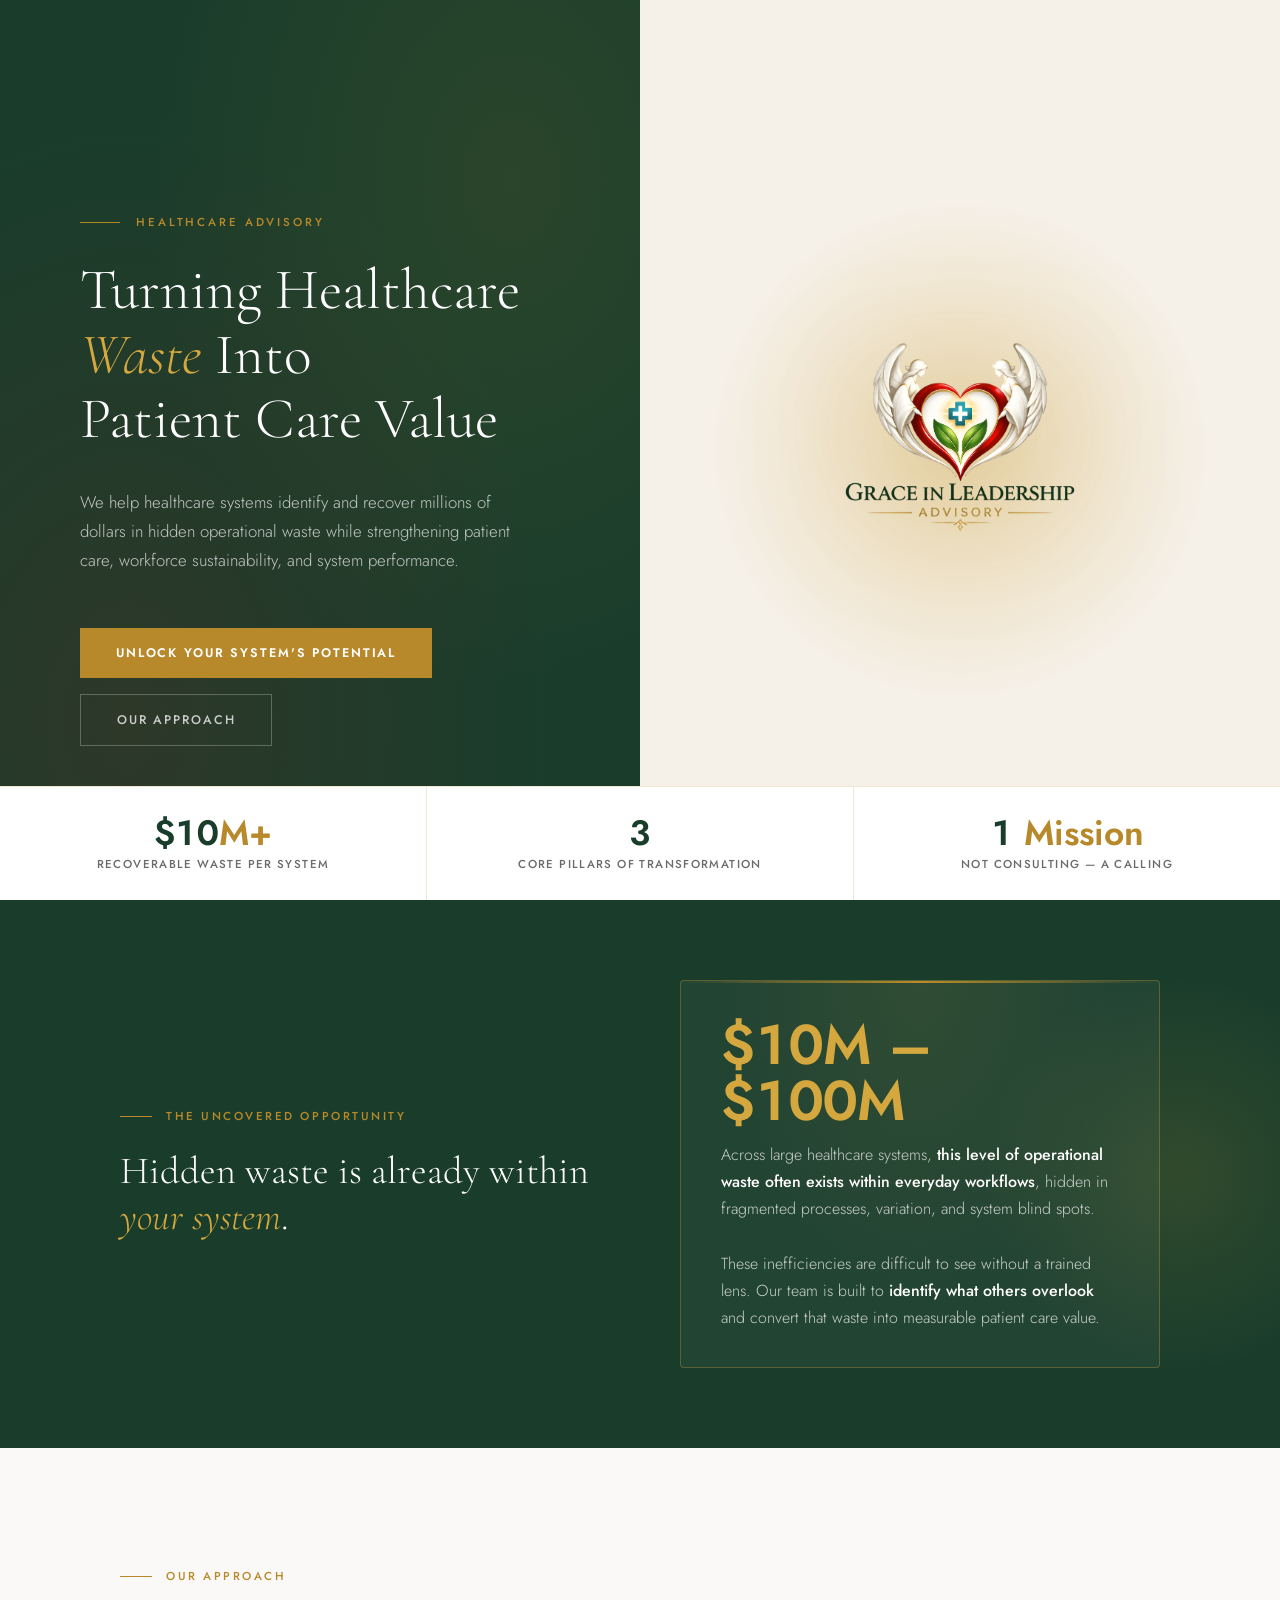
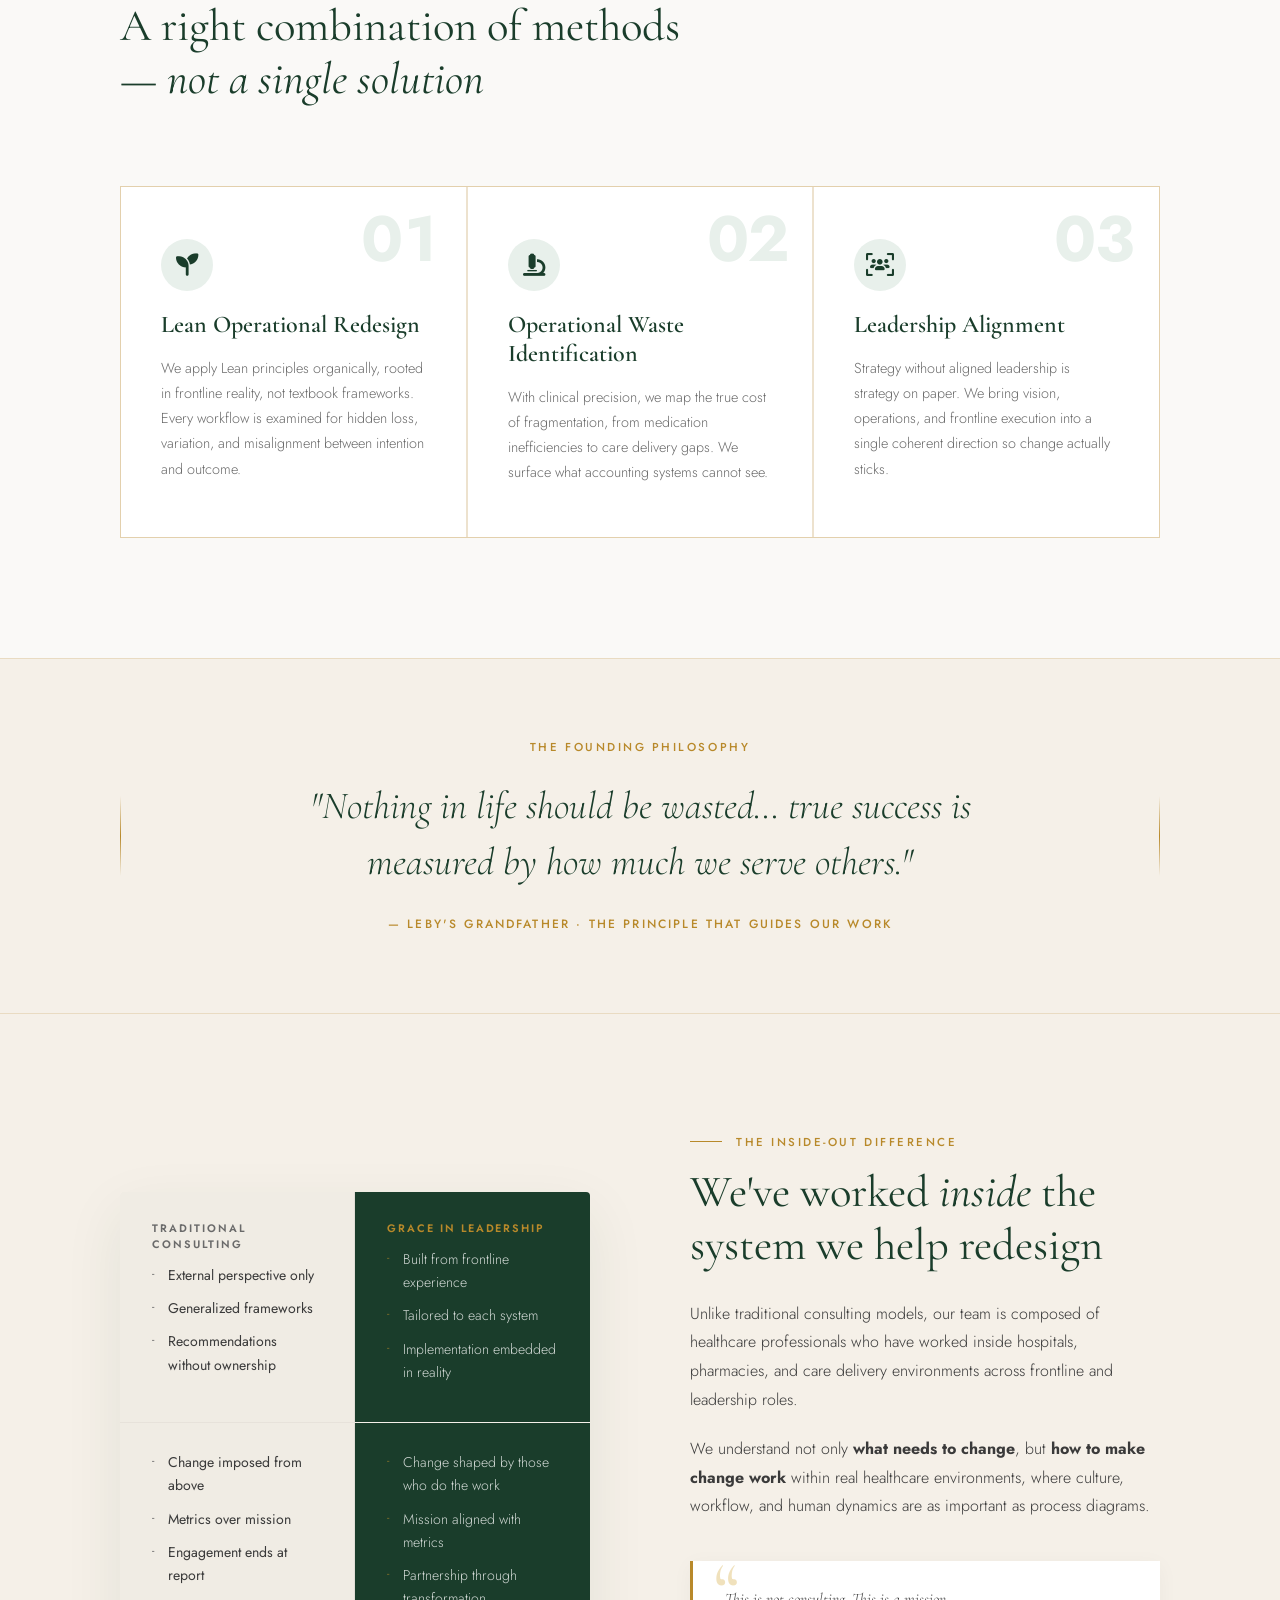
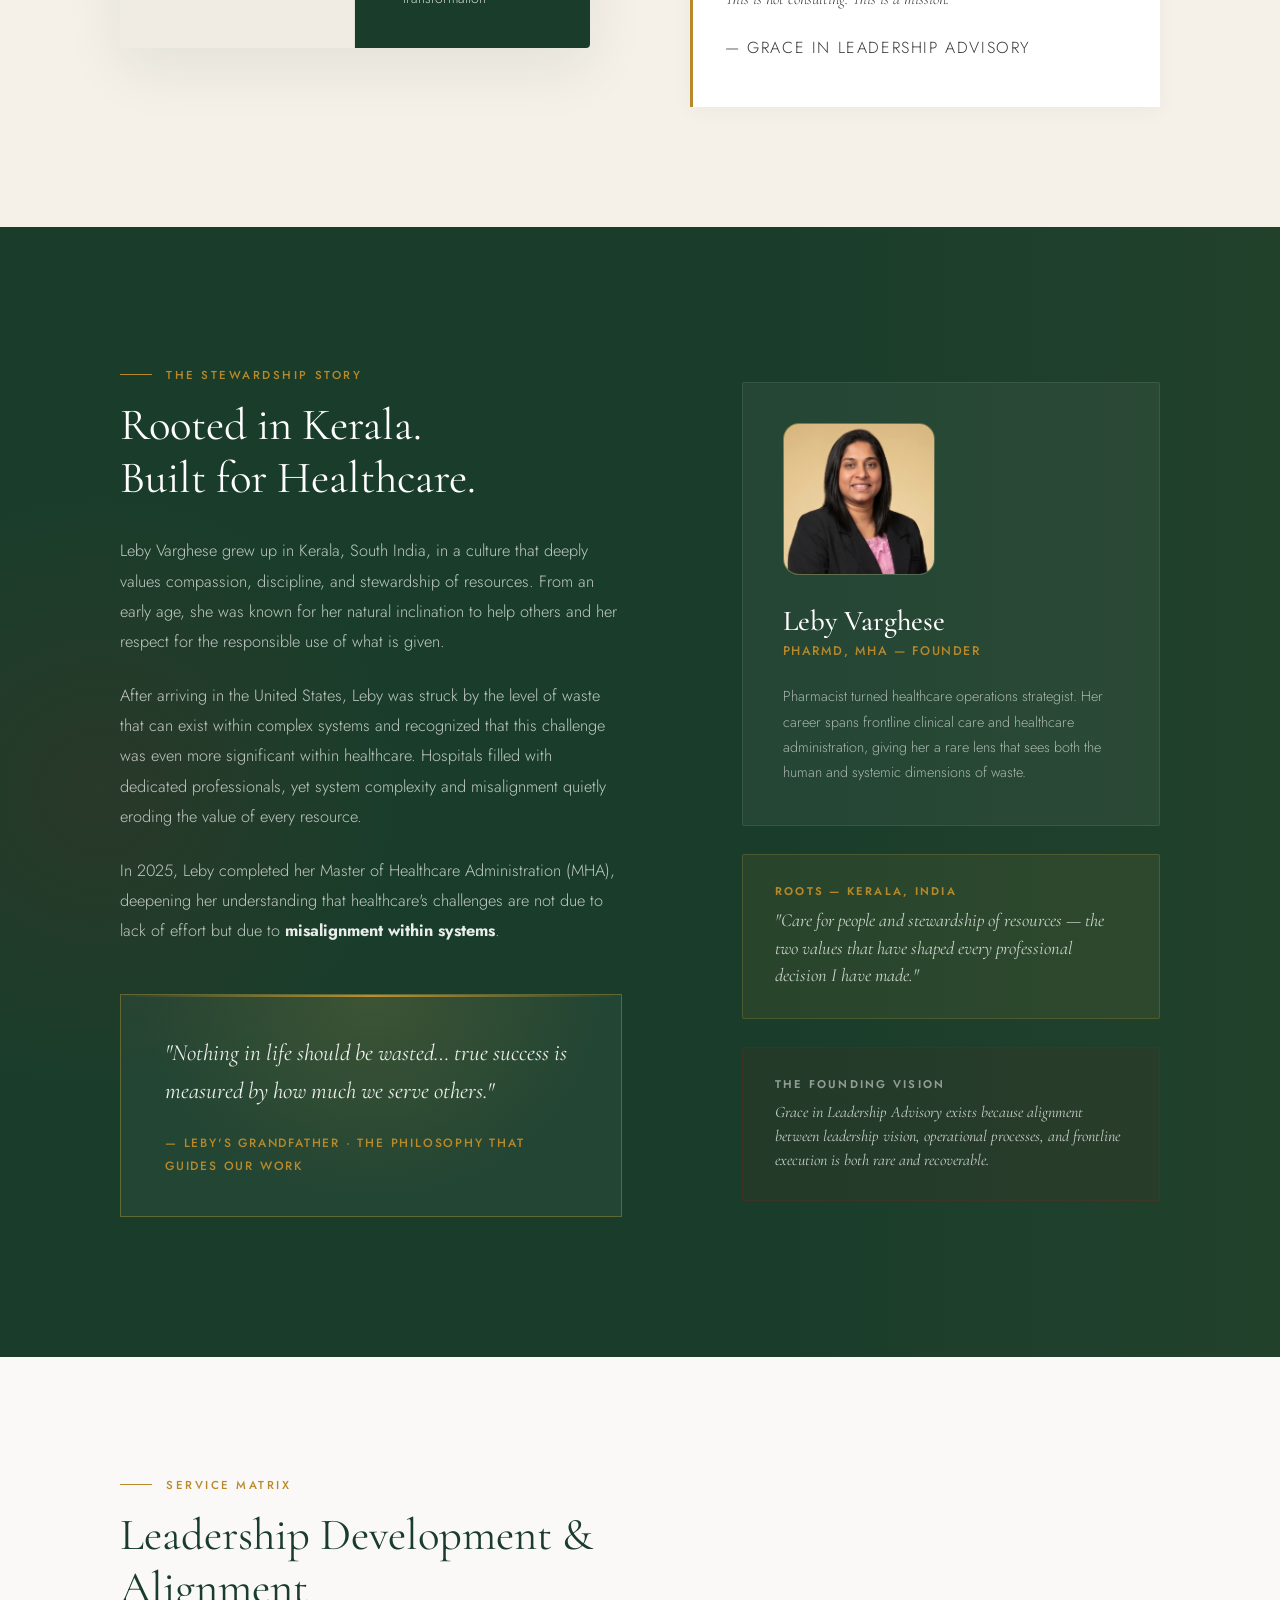
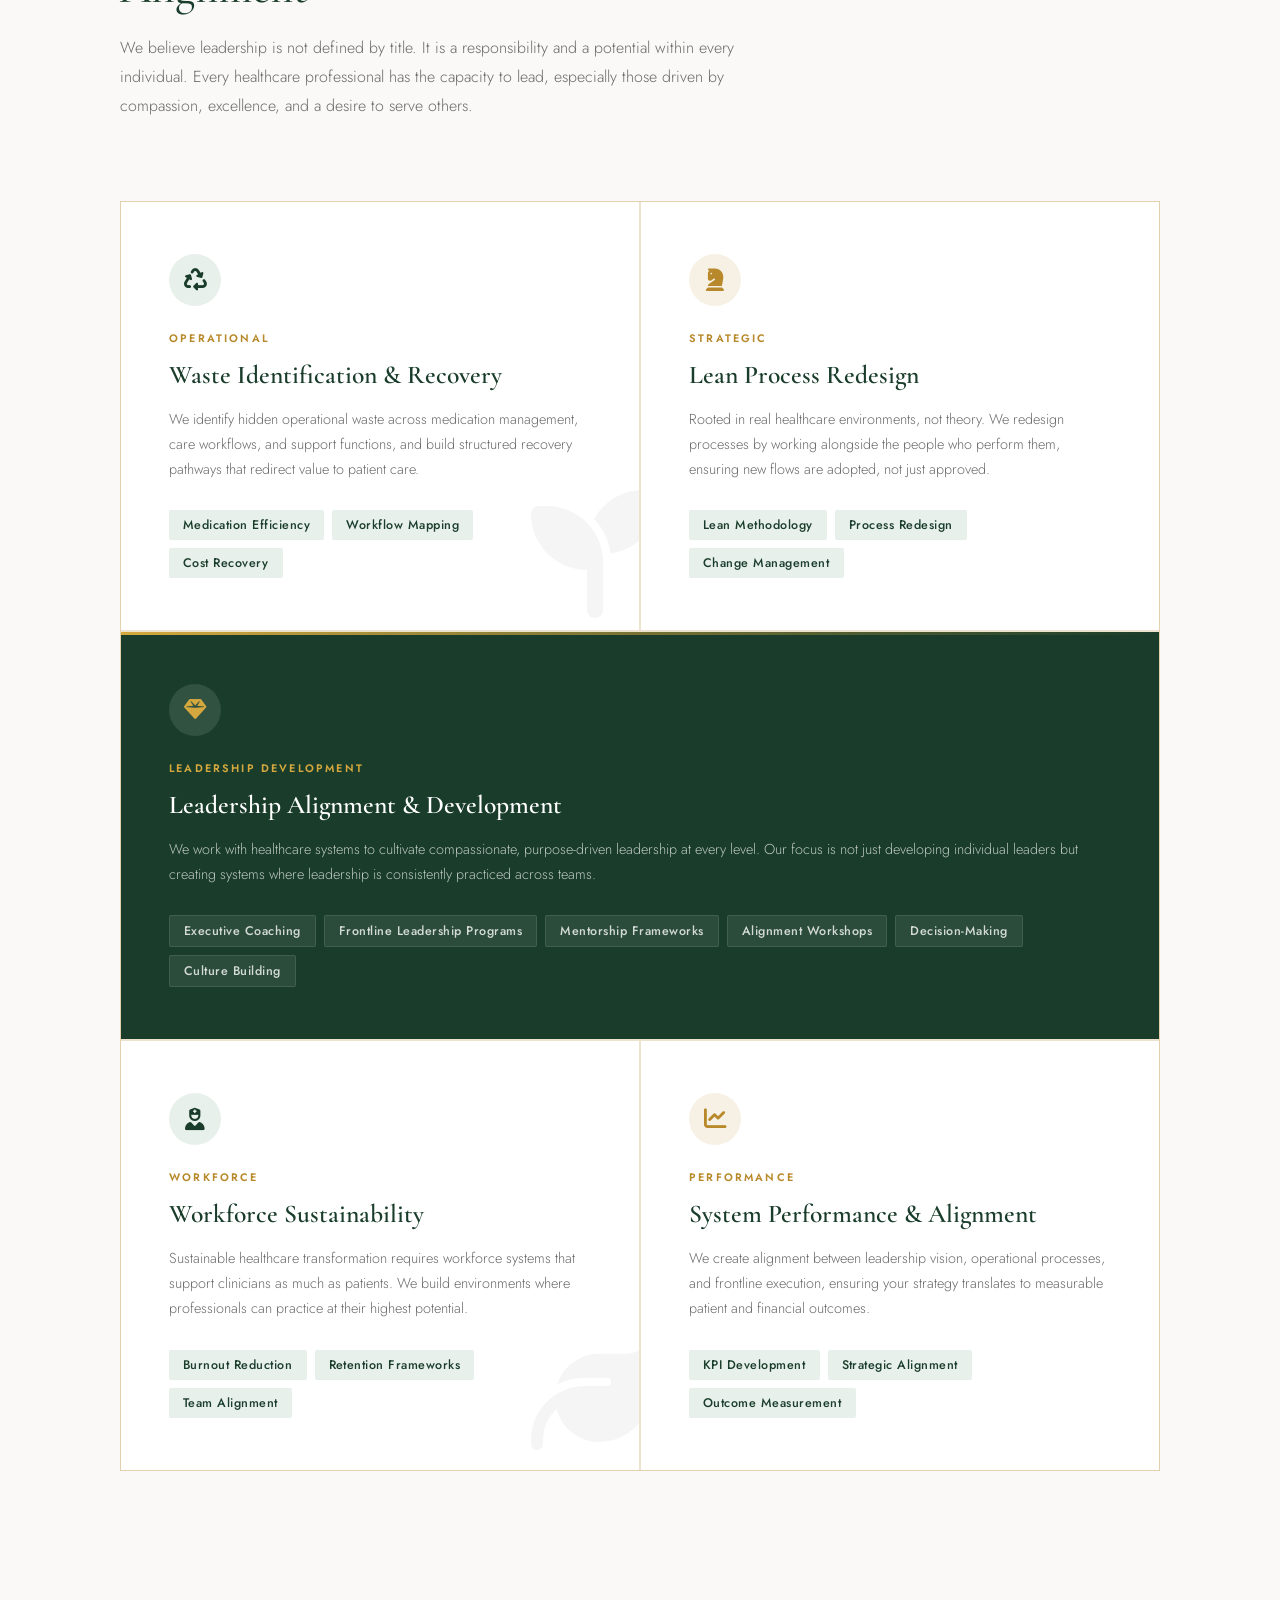
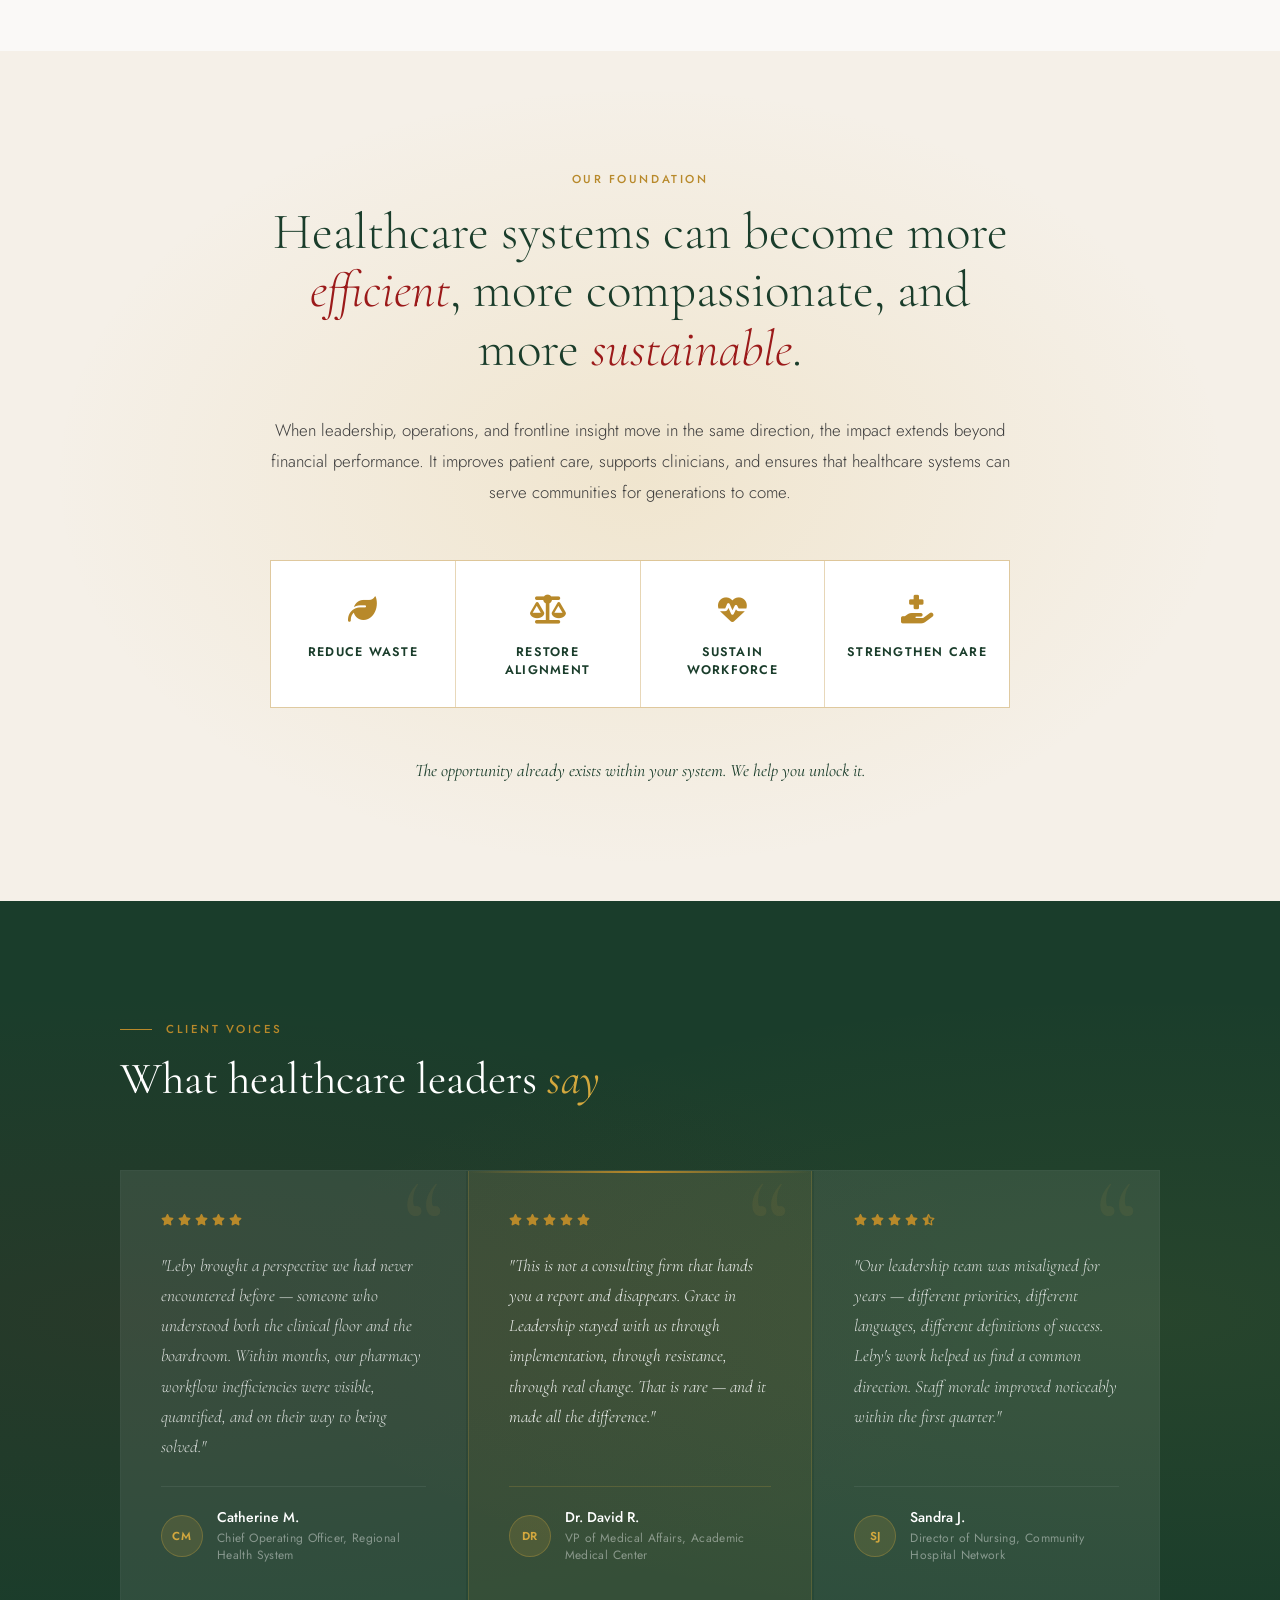
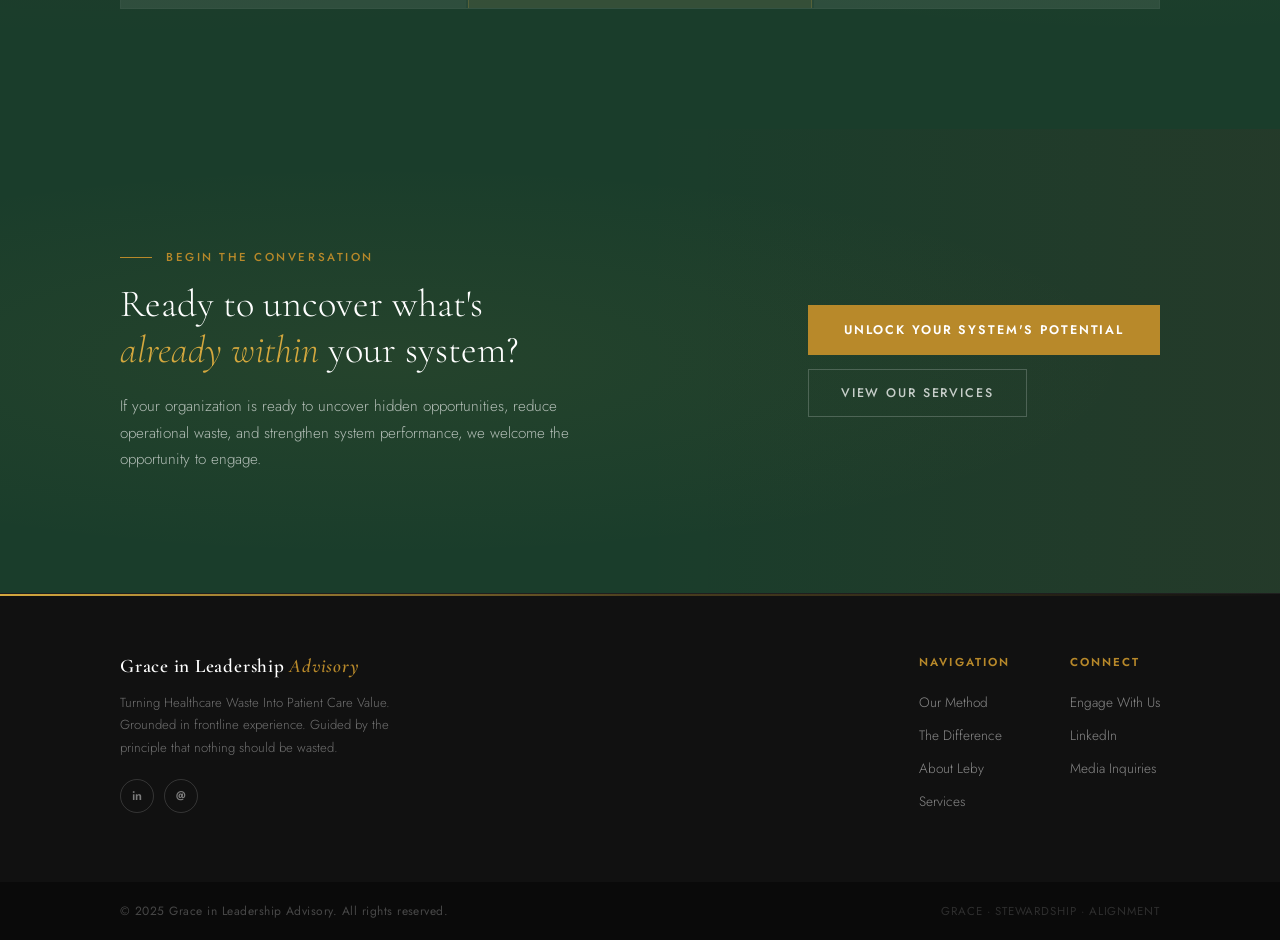
==== commit dc76bc00: "fixed alignment problem in mobile devices" ====
--- a/index.html
+++ b/index.html
@@ -1,539 +1,591 @@
 <!DOCTYPE html>
 <html lang="en">
+
 <head>
-<meta charset="UTF-8">
-<meta name="viewport" content="width=device-width, initial-scale=1.0">
-<title>Grace in Leadership Advisory</title>
-<link href="https://fonts.googleapis.com/css2?family=Cormorant+Garamond:ital,wght@0,300;0,400;0,500;0,600;0,700;1,300;1,400;1,600&family=Jost:wght@300;400;500;600&display=swap" rel="stylesheet">
-<link rel="stylesheet" href="https://cdnjs.cloudflare.com/ajax/libs/font-awesome/6.4.0/css/all.min.css">
-<link rel="stylesheet" href="styles.css">
+  <meta charset="UTF-8">
+  <meta name="viewport" content="width=device-width, initial-scale=1.0">
+  <title>Grace in Leadership Advisory</title>
+  <link
+    href="https://fonts.googleapis.com/css2?family=Cormorant+Garamond:ital,wght@0,300;0,400;0,500;0,600;0,700;1,300;1,400;1,600&family=Jost:wght@300;400;500;600&display=swap"
+    rel="stylesheet">
+  <link rel="stylesheet" href="https://cdnjs.cloudflare.com/ajax/libs/font-awesome/6.4.0/css/all.min.css">
+  <link rel="stylesheet" href="styles.css">
 </head>
+
 <body>
 
-<!-- NAV -->
-<nav>
-  <div class="nav-logo">Grace in Leadership <span>Advisory</span></div>
-  <ul class="nav-links" id="nav-links">
-    <li><a href="#methodology">Our Method</a></li>
-    <li><a href="#about">About</a></li>
-    <li><a href="#services">Services</a></li>
-    <li><a href="#contact" class="nav-cta">Engage With Us</a></li>
-  </ul>
-  <div class="nav-mobile-toggle" id="mobile-toggle">
-    <span></span><span></span><span></span>
+  <!-- NAV -->
+  <nav>
+    <div class="nav-logo">Grace in Leadership <span>Advisory</span></div>
+    <ul class="nav-links" id="nav-links">
+      <li><a href="#methodology">Our Method</a></li>
+      <li><a href="#about">About</a></li>
+      <li><a href="#services">Services</a></li>
+      <li><a href="#contact" class="nav-cta">Engage With Us</a></li>
+    </ul>
+    <div class="nav-mobile-toggle" id="mobile-toggle">
+      <span></span><span></span><span></span>
+    </div>
+  </nav>
+
+  <!-- HERO -->
+  <section class="hero">
+    <div class="hero-left">
+      <div class="hero-eyebrow">Healthcare Advisory</div>
+      <h1 class="hero-headline">
+        Turning Healthcare<br><em>Waste</em> Into<br>Patient Care Value
+      </h1>
+      <p class="hero-sub">
+        We help healthcare systems identify and recover millions of dollars in hidden operational waste while
+        strengthening patient care, workforce sustainability, and system performance.
+      </p>
+      <div class="hero-cta-group">
+        <a href="#contact" class="btn-primary">Unlock Your System's Potential</a>
+        <a href="#methodology" class="btn-ghost">Our Approach</a>
+      </div>
+    </div>
+
+    <div class="hero-right">
+      <div class="logo-display">
+        <img src="public/image.png" alt="Grace in Leadership Advisory Logo">
+      </div>
+    </div>
+
+    <div class="hero-stat-strip">
+      <div class="stat-item">
+        <span class="stat-num" id="stat-waste">$0<span>M+</span></span>
+        <span class="stat-label">Recoverable Waste per System</span>
+      </div>
+      <div class="stat-item">
+        <span class="stat-num" id="stat-pillars">0</span>
+        <span class="stat-label">Core Pillars of Transformation</span>
+      </div>
+      <div class="stat-item">
+        <span class="stat-num" id="stat-mission">0<span> Mission</span></span>
+        <span class="stat-label">Not Consulting — A Calling</span>
+      </div>
+    </div>
+  </section>
+
+  <!-- OPPORTUNITY BAND -->
+  <section class="opportunity-band">
+    <div class="opp-left">
+      <div class="section-eyebrow">The Uncovered Opportunity</div>
+      <h2>Hidden waste is already within<br><em>your system</em>.</h2>
+    </div>
+    <div class="glow-card">
+      <div class="glow-amount">$10M – $100M</div>
+      <p class="glow-desc">
+        Across large healthcare systems, <strong>this level of operational waste often exists within everyday
+          workflows</strong>, hidden in fragmented processes, variation, and system blind spots.<br><br>
+        These inefficiencies are difficult to see without a trained lens. Our team is built to <strong>identify what
+          others overlook</strong> and convert that waste into measurable patient care value.
+      </p>
+    </div>
+  </section>
+
+  <!-- METHODOLOGY -->
+  <section class="methodology" id="methodology">
+    <div class="method-header">
+      <div class="section-eyebrow">Our Approach</div>
+      <h2 class="section-title">A right combination of methods — <em>not a single solution</em></h2>
+    </div>
+
+    <div class="method-grid">
+      <!-- UPGRADED: Icon in circle, number as watermark -->
+      <div class="method-card">
+        <div class="method-num">01</div>
+        <div class="method-icon-wrap">
+          <i class="fa-solid fa-seedling method-icon"></i>
+        </div>
+        <div class="method-title">Lean Operational Redesign</div>
+        <p class="method-text">We apply Lean principles organically, rooted in frontline reality, not textbook
+          frameworks. Every workflow is examined for hidden loss, variation, and misalignment between intention and
+          outcome.</p>
+        <div class="method-accent"></div>
+      </div>
+
+      <div class="method-card">
+        <div class="method-num">02</div>
+        <div class="method-icon-wrap">
+          <i class="fa-solid fa-microscope method-icon"></i>
+        </div>
+        <div class="method-title">Operational Waste Identification</div>
+        <p class="method-text">With clinical precision, we map the true cost of fragmentation, from medication
+          inefficiencies to care delivery gaps. We surface what accounting systems cannot see.</p>
+        <div class="method-accent"></div>
+      </div>
+
+      <div class="method-card">
+        <div class="method-num">03</div>
+        <div class="method-icon-wrap">
+          <i class="fa-solid fa-users-viewfinder method-icon"></i>
+        </div>
+        <div class="method-title">Leadership Alignment</div>
+        <p class="method-text">Strategy without aligned leadership is strategy on paper. We bring vision, operations,
+          and frontline execution into a single coherent direction so change actually sticks.</p>
+        <div class="method-accent"></div>
+      </div>
+    </div>
+  </section>
+
+  <!-- NEW: PHILOSOPHY PULL-QUOTE BAND -->
+  <section class="philosophy-band">
+    <div class="section-eyebrow">The Founding Philosophy</div>
+    <p class="philosophy-quote">
+      "Nothing in life should be wasted… true success is measured by how much we serve others."
+    </p>
+    <p class="philosophy-attr">— Leby's Grandfather · The Principle That Guides Our Work</p>
+  </section>
+
+  <!-- INSIDE OUT -->
+  <section class="inside-out" id="difference">
+    <div class="inside-out-visual">
+      <div class="comparison-block">
+        <div class="comparison-row">
+          <div class="comp-cell traditional">
+            <div class="comp-header">Traditional Consulting</div>
+            <p class="comp-item">External perspective only</p>
+            <p class="comp-item">Generalized frameworks</p>
+            <p class="comp-item">Recommendations without ownership</p>
+          </div>
+          <div class="comp-cell grace">
+            <div class="comp-header">Grace in Leadership</div>
+            <p class="comp-item">Built from frontline experience</p>
+            <p class="comp-item">Tailored to each system</p>
+            <p class="comp-item">Implementation embedded in reality</p>
+          </div>
+        </div>
+        <div style="height:1px;background:linear-gradient(90deg,rgba(0,0,0,0.06) 50%,rgba(255,255,255,0.08) 50%)"></div>
+        <div class="comparison-row">
+          <div class="comp-cell traditional">
+            <p class="comp-item">Change imposed from above</p>
+            <p class="comp-item">Metrics over mission</p>
+            <p class="comp-item">Engagement ends at report</p>
+          </div>
+          <div class="comp-cell grace">
+            <p class="comp-item">Change shaped by those who do the work</p>
+            <p class="comp-item">Mission aligned with metrics</p>
+            <p class="comp-item">Partnership through transformation</p>
+          </div>
+        </div>
+      </div>
+    </div>
+
+    <div class="inside-content">
+      <div class="section-eyebrow">The Inside-Out Difference</div>
+      <h2 class="section-title">We've worked <em>inside</em> the system we help redesign</h2>
+      <p>Unlike traditional consulting models, our team is composed of healthcare professionals who have worked inside
+        hospitals, pharmacies, and care delivery environments across frontline and leadership roles.</p>
+      <p>We understand not only <strong>what needs to change</strong>, but <strong>how to make change work</strong>
+        within real healthcare environments, where culture, workflow, and human dynamics are as important as process
+        diagrams.</p>
+      <div class="quote-block">
+        <p class="quote-text">This is not consulting. This is a mission.</p>
+        <p class="quote-attr">— Grace in Leadership Advisory</p>
+      </div>
+    </div>
+  </section>
+
+  <!-- STEWARDSHIP / ABOUT -->
+  <section class="stewardship" id="about">
+    <div class="stewardship-inner">
+      <div class="stewardship-content">
+        <div class="section-eyebrow">The Stewardship Story</div>
+        <h2 class="section-title">Rooted in Kerala.<br>Built for Healthcare.</h2>
+        <p>Leby Varghese grew up in Kerala, South India, in a culture that deeply values compassion, discipline, and
+          stewardship of resources. From an early age, she was known for her natural inclination to help others and her
+          respect for the responsible use of what is given.</p>
+        <p>After arriving in the United States, Leby was struck by the level of waste that can exist within complex
+          systems and recognized that this challenge was even more significant within healthcare. Hospitals filled with
+          dedicated professionals, yet system complexity and misalignment quietly eroding the value of every resource.
+        </p>
+        <p>In 2025, Leby completed her Master of Healthcare Administration (MHA), deepening her understanding that
+          healthcare's challenges are not due to lack of effort but due to <strong
+            style="color:rgba(255,255,255,0.9)">misalignment within systems</strong>.</p>
+
+        <div class="grandfather-quote">
+          <blockquote>"Nothing in life should be wasted… true success is measured by how much we serve others."
+          </blockquote>
+          <cite>— Leby's Grandfather · The Philosophy That Guides Our Work</cite>
+        </div>
+      </div>
+
+      <div class="founder-profile">
+        <div class="founder-card">
+          <div
+            style="width:152px;height:152px;margin-bottom:28px;border-radius:16px;padding:1px;background:linear-gradient(135deg,rgba(212,168,62,0.55),rgba(255,255,255,0.18));">
+            <img src="public/leby.png" alt="Leby Varghese, Founder"
+              style="width:100%;height:100%;border-radius:15px;object-fit:cover;object-position:center top;display:block;">
+          </div>
+          <div class="founder-name">Leby Varghese</div>
+          <div class="founder-title">PharmD, MHA — Founder</div>
+          <p class="founder-bio">Pharmacist turned healthcare operations strategist. Her career spans frontline clinical
+            care and healthcare administration, giving her a rare lens that sees both the human and systemic dimensions
+            of waste.</p>
+        </div>
+
+        <div class="founder-kerala">
+          <div class="kerala-label">Roots — Kerala, India</div>
+          <div class="kerala-text">"Care for people and stewardship of resources — the two values that have shaped every
+            professional decision I have made."</div>
+        </div>
+
+        <div
+          style="background:rgba(155,26,26,0.08);border:1px solid rgba(155,26,26,0.2);padding:28px 32px;border-radius:2px">
+          <div class="kerala-label" style="color:rgba(255,255,255,0.5)">The Founding Vision</div>
+          <div class="kerala-text" style="font-size:1rem">Grace in Leadership Advisory exists because alignment between
+            leadership vision, operational processes, and frontline execution is both rare and recoverable.</div>
+        </div>
+      </div>
+    </div>
+  </section>
+
+  <!-- SERVICES -->
+  <section class="services" id="services">
+    <div class="services-header">
+      <div class="section-eyebrow">Service Matrix</div>
+      <h2 class="section-title">Leadership Development &amp; Alignment</h2>
+      <p>We believe leadership is not defined by title. It is a responsibility and a potential within every individual.
+        Every healthcare professional has the capacity to lead, especially those driven by compassion, excellence, and a
+        desire to serve others.</p>
+    </div>
+
+    <div class="services-grid">
+      <div class="service-card">
+        <div class="service-icon-wrap green"><i class="fa-solid fa-recycle" style="color:var(--forest)"></i></div>
+        <span class="service-tag">Operational</span>
+        <div class="service-title">Waste Identification &amp; Recovery</div>
+        <p class="service-text">We identify hidden operational waste across medication management, care workflows, and
+          support functions, and build structured recovery pathways that redirect value to patient care.</p>
+        <div class="service-items">
+          <span class="service-item">Medication Efficiency</span>
+          <span class="service-item">Workflow Mapping</span>
+          <span class="service-item">Cost Recovery</span>
+        </div>
+        <div class="leaf-accent"><i class="fa-solid fa-seedling"></i></div>
+      </div>
+
+      <div class="service-card">
+        <div class="service-icon-wrap gold"><i class="fa-solid fa-chess-knight" style="color:var(--gold)"></i></div>
+        <span class="service-tag">Strategic</span>
+        <div class="service-title">Lean Process Redesign</div>
+        <p class="service-text">Rooted in real healthcare environments, not theory. We redesign processes by working
+          alongside the people who perform them, ensuring new flows are adopted, not just approved.</p>
+        <div class="service-items">
+          <span class="service-item">Lean Methodology</span>
+          <span class="service-item">Process Redesign</span>
+          <span class="service-item">Change Management</span>
+        </div>
+      </div>
+
+      <div class="service-card featured">
+        <div class="service-icon-wrap white"><i class="fa-solid fa-gem" style="color:var(--gold-light)"></i></div>
+        <span class="service-tag">Leadership Development</span>
+        <div class="service-title">Leadership Alignment &amp; Development</div>
+        <p class="service-text">We work with healthcare systems to cultivate compassionate, purpose-driven leadership at
+          every level. Our focus is not just developing individual leaders but creating systems where leadership is
+          consistently practiced across teams.</p>
+        <div class="service-items">
+          <span class="service-item">Executive Coaching</span>
+          <span class="service-item">Frontline Leadership Programs</span>
+          <span class="service-item">Mentorship Frameworks</span>
+          <span class="service-item">Alignment Workshops</span>
+          <span class="service-item">Decision-Making</span>
+          <span class="service-item">Culture Building</span>
+        </div>
+      </div>
+
+      <div class="service-card">
+        <div class="service-icon-wrap green"><i class="fa-solid fa-user-nurse" style="color:var(--forest)"></i></div>
+        <span class="service-tag">Workforce</span>
+        <div class="service-title">Workforce Sustainability</div>
+        <p class="service-text">Sustainable healthcare transformation requires workforce systems that support clinicians
+          as much as patients. We build environments where professionals can practice at their highest potential.</p>
+        <div class="service-items">
+          <span class="service-item">Burnout Reduction</span>
+          <span class="service-item">Retention Frameworks</span>
+          <span class="service-item">Team Alignment</span>
+        </div>
+        <div class="leaf-accent"><i class="fa-solid fa-leaf"></i></div>
+      </div>
+
+      <div class="service-card">
+        <div class="service-icon-wrap gold"><i class="fa-solid fa-chart-line" style="color:var(--gold)"></i></div>
+        <span class="service-tag">Performance</span>
+        <div class="service-title">System Performance &amp; Alignment</div>
+        <p class="service-text">We create alignment between leadership vision, operational processes, and frontline
+          execution, ensuring your strategy translates to measurable patient and financial outcomes.</p>
+        <div class="service-items">
+          <span class="service-item">KPI Development</span>
+          <span class="service-item">Strategic Alignment</span>
+          <span class="service-item">Outcome Measurement</span>
+        </div>
+      </div>
+    </div>
+  </section>
+
+  <!-- BELIEF -->
+  <section class="belief">
+    <div class="belief-inner">
+      <div class="section-eyebrow">Our Foundation</div>
+      <h2 class="belief-title">Healthcare systems can become more <em>efficient</em>, more compassionate, and more
+        <em>sustainable</em>.</h2>
+      <p class="belief-text">When leadership, operations, and frontline insight move in the same direction, the impact
+        extends beyond financial performance. It improves patient care, supports clinicians, and ensures that healthcare
+        systems can serve communities for generations to come.</p>
+      <div class="pillar-strip">
+        <div class="pillar">
+          <div class="pillar-icon"><i class="fa-solid fa-leaf"></i></div>
+          <div class="pillar-label">Reduce Waste</div>
+        </div>
+        <div class="pillar">
+          <div class="pillar-icon"><i class="fa-solid fa-scale-balanced"></i></div>
+          <div class="pillar-label">Restore Alignment</div>
+        </div>
+        <div class="pillar">
+          <div class="pillar-icon"><i class="fa-solid fa-heart-pulse"></i></div>
+          <div class="pillar-label">Sustain Workforce</div>
+        </div>
+        <div class="pillar">
+          <div class="pillar-icon"><i class="fa-solid fa-hand-holding-medical"></i></div>
+          <div class="pillar-label">Strengthen Care</div>
+        </div>
+      </div>
+      <p
+        style="font-size:1.1rem;color:var(--forest);font-family:'Cormorant Garamond',serif;font-style:italic;font-weight:400">
+        The opportunity already exists within your system. We help you unlock it.
+      </p>
+    </div>
+  </section>
+
+  <!-- TESTIMONIALS -->
+  <section class="testimonials">
+    <div class="testimonials-header">
+      <div class="section-eyebrow">Client Voices</div>
+      <h2 class="section-title">What healthcare leaders <em>say</em></h2>
+    </div>
+    <div class="testimonials-grid">
+
+      <div class="testimonial-card">
+        <div class="testimonial-stars">
+          <i class="fa-solid fa-star"></i><i class="fa-solid fa-star"></i><i class="fa-solid fa-star"></i><i
+            class="fa-solid fa-star"></i><i class="fa-solid fa-star"></i>
+        </div>
+        <p class="testimonial-quote">"Leby brought a perspective we had never encountered before — someone who
+          understood both the clinical floor and the boardroom. Within months, our pharmacy workflow inefficiencies were
+          visible, quantified, and on their way to being solved."</p>
+        <div class="testimonial-author">
+          <div class="testimonial-avatar">CM</div>
+          <div>
+            <div class="testimonial-name">Catherine M.</div>
+            <div class="testimonial-role">Chief Operating Officer, Regional Health System</div>
+          </div>
+        </div>
+      </div>
+
+      <div class="testimonial-card featured">
+        <div class="testimonial-stars">
+          <i class="fa-solid fa-star"></i><i class="fa-solid fa-star"></i><i class="fa-solid fa-star"></i><i
+            class="fa-solid fa-star"></i><i class="fa-solid fa-star"></i>
+        </div>
+        <p class="testimonial-quote">"This is not a consulting firm that hands you a report and disappears. Grace in
+          Leadership stayed with us through implementation, through resistance, through real change. That is rare — and
+          it made all the difference."</p>
+        <div class="testimonial-author">
+          <div class="testimonial-avatar">DR</div>
+          <div>
+            <div class="testimonial-name">Dr. David R.</div>
+            <div class="testimonial-role">VP of Medical Affairs, Academic Medical Center</div>
+          </div>
+        </div>
+      </div>
+
+      <div class="testimonial-card">
+        <div class="testimonial-stars">
+          <i class="fa-solid fa-star"></i><i class="fa-solid fa-star"></i><i class="fa-solid fa-star"></i><i
+            class="fa-solid fa-star"></i><i class="fa-solid fa-star-half-stroke"></i>
+        </div>
+        <p class="testimonial-quote">"Our leadership team was misaligned for years — different priorities, different
+          languages, different definitions of success. Leby's work helped us find a common direction. Staff morale
+          improved noticeably within the first quarter."</p>
+        <div class="testimonial-author">
+          <div class="testimonial-avatar">SJ</div>
+          <div>
+            <div class="testimonial-name">Sandra J.</div>
+            <div class="testimonial-role">Director of Nursing, Community Hospital Network</div>
+          </div>
+        </div>
+      </div>
+
+    </div>
+  </section>
+
+  <!-- CTA -->
+  <section class="cta-section" id="contact">
+    <div class="cta-content">
+      <div class="section-eyebrow">Begin the Conversation</div>
+      <h2 class="cta-title">Ready to uncover what's<br><em>already within</em> your system?</h2>
+      <p class="cta-sub">If your organization is ready to uncover hidden opportunities, reduce operational waste, and
+        strengthen system performance, we welcome the opportunity to engage.</p>
+    </div>
+    <div class="cta-actions">
+      <a href="https://mail.google.com/mail/?view=cm&fs=1&to=info@graceinleadershipadvisory.com&su=Inquiry%20About%20Healthcare%20Advisory%20Services&body=Hello%20Grace%20in%20Leadership%20Advisory%2C%0A%0AI%20would%20like%20to%20learn%20more%20about%20your%20services.%0A%0AOrganization%3A%0ARole%3A%0ACurrent%20challenge%3A%0A%0AThank%20you."
+        target="_blank" rel="noopener noreferrer" class="btn-primary" style="white-space:nowrap">Unlock Your System's
+        Potential</a>
+      <a href="#services" class="btn-secondary">View Our Services</a>
+    </div>
+  </section>
+
+  <!-- FOOTER -->
+  <!-- UPGRADED: Gold gradient rule via CSS, social icon buttons -->
+  <footer>
+    <div class="footer-brand">
+      <span class="nav-logo">Grace in Leadership <span>Advisory</span></span>
+      <p>Turning Healthcare Waste Into Patient Care Value. Grounded in frontline experience. Guided by the principle
+        that nothing should be wasted.</p>
+      <div class="footer-social">
+        <a href="#" class="social-btn" aria-label="LinkedIn">in</a>
+        <a href="mailto:info@graceinleadershipadvisory.com" class="social-btn" aria-label="Email">@</a>
+      </div>
+    </div>
+    <div class="footer-col">
+      <h4>Navigation</h4>
+      <ul>
+        <li><a href="#methodology">Our Method</a></li>
+        <li><a href="#difference">The Difference</a></li>
+        <li><a href="#about">About Leby</a></li>
+        <li><a href="#services">Services</a></li>
+      </ul>
+    </div>
+    <div class="footer-col">
+      <h4>Connect</h4>
+      <ul>
+        <li><a href="#contact">Engage With Us</a></li>
+        <li><a href="#">LinkedIn</a></li>
+        <li><a href="#">Media Inquiries</a></li>
+      </ul>
+    </div>
+  </footer>
+
+  <div class="footer-bottom">
+    <p>&copy; 2025 Grace in Leadership Advisory. All rights reserved.</p>
+    <p style="color:rgba(255,255,255,0.15);font-size:0.72rem;letter-spacing:0.08em">GRACE · STEWARDSHIP · ALIGNMENT</p>
   </div>
-</nav>
-
-<!-- HERO -->
-<section class="hero">
-  <div class="hero-left">
-    <div class="hero-eyebrow">Healthcare Advisory</div>
-    <h1 class="hero-headline">
-      Turning Healthcare<br><em>Waste</em> Into<br>Patient Care Value
-    </h1>
-    <p class="hero-sub">
-      We help healthcare systems identify and recover millions of dollars in hidden operational waste while strengthening patient care, workforce sustainability, and system performance.
-    </p>
-    <div class="hero-cta-group">
-      <a href="#contact" class="btn-primary">Unlock Your System's Potential</a>
-      <a href="#methodology" class="btn-ghost">Our Approach</a>
-    </div>
-  </div>
-
-  <div class="hero-right">
-    <div class="logo-display">
-      <img src="public/image.png" alt="Grace in Leadership Advisory Logo">
-    </div>
-  </div>
-
-  <div class="hero-stat-strip">
-    <div class="stat-item">
-      <span class="stat-num" id="stat-waste">$0<span>M+</span></span>
-      <span class="stat-label">Recoverable Waste per System</span>
-    </div>
-    <div class="stat-item">
-      <span class="stat-num" id="stat-pillars">0</span>
-      <span class="stat-label">Core Pillars of Transformation</span>
-    </div>
-    <div class="stat-item">
-      <span class="stat-num" id="stat-mission">0<span> Mission</span></span>
-      <span class="stat-label">Not Consulting — A Calling</span>
-    </div>
-  </div>
-</section>
-
-<!-- OPPORTUNITY BAND -->
-<section class="opportunity-band">
-  <div class="opp-left">
-    <div class="section-eyebrow">The Uncovered Opportunity</div>
-    <h2>Hidden waste is already within<br><em>your system</em>.</h2>
-  </div>
-  <div class="glow-card">
-    <div class="glow-amount">$10M – $100M</div>
-    <p class="glow-desc">
-      Across large healthcare systems, <strong>this level of operational waste often exists within everyday workflows</strong>, hidden in fragmented processes, variation, and system blind spots.<br><br>
-      These inefficiencies are difficult to see without a trained lens. Our team is built to <strong>identify what others overlook</strong> and convert that waste into measurable patient care value.
-    </p>
-  </div>
-</section>
-
-<!-- METHODOLOGY -->
-<section class="methodology" id="methodology">
-  <div class="method-header">
-    <div class="section-eyebrow">Our Approach</div>
-    <h2 class="section-title">A right combination of methods — <em>not a single solution</em></h2>
-  </div>
-
-  <div class="method-grid">
-    <!-- UPGRADED: Icon in circle, number as watermark -->
-    <div class="method-card">
-      <div class="method-num">01</div>
-      <div class="method-icon-wrap">
-        <i class="fa-solid fa-seedling method-icon"></i>
-      </div>
-      <div class="method-title">Lean Operational Redesign</div>
-      <p class="method-text">We apply Lean principles organically, rooted in frontline reality, not textbook frameworks. Every workflow is examined for hidden loss, variation, and misalignment between intention and outcome.</p>
-      <div class="method-accent"></div>
-    </div>
-
-    <div class="method-card">
-      <div class="method-num">02</div>
-      <div class="method-icon-wrap">
-        <i class="fa-solid fa-microscope method-icon"></i>
-      </div>
-      <div class="method-title">Operational Waste Identification</div>
-      <p class="method-text">With clinical precision, we map the true cost of fragmentation, from medication inefficiencies to care delivery gaps. We surface what accounting systems cannot see.</p>
-      <div class="method-accent"></div>
-    </div>
-
-    <div class="method-card">
-      <div class="method-num">03</div>
-      <div class="method-icon-wrap">
-        <i class="fa-solid fa-users-viewfinder method-icon"></i>
-      </div>
-      <div class="method-title">Leadership Alignment</div>
-      <p class="method-text">Strategy without aligned leadership is strategy on paper. We bring vision, operations, and frontline execution into a single coherent direction so change actually sticks.</p>
-      <div class="method-accent"></div>
-    </div>
-  </div>
-</section>
-
-<!-- NEW: PHILOSOPHY PULL-QUOTE BAND -->
-<section class="philosophy-band">
-  <div class="section-eyebrow">The Founding Philosophy</div>
-  <p class="philosophy-quote">
-    "Nothing in life should be wasted… true success is measured by how much we serve others."
-  </p>
-  <p class="philosophy-attr">— Leby's Grandfather · The Principle That Guides Our Work</p>
-</section>
-
-<!-- INSIDE OUT -->
-<section class="inside-out" id="difference">
-  <div class="inside-out-visual">
-    <div class="comparison-block">
-      <div class="comparison-row">
-        <div class="comp-cell traditional">
-          <div class="comp-header">Traditional Consulting</div>
-          <p class="comp-item">External perspective only</p>
-          <p class="comp-item">Generalized frameworks</p>
-          <p class="comp-item">Recommendations without ownership</p>
-        </div>
-        <div class="comp-cell grace">
-          <div class="comp-header">Grace in Leadership</div>
-          <p class="comp-item">Built from frontline experience</p>
-          <p class="comp-item">Tailored to each system</p>
-          <p class="comp-item">Implementation embedded in reality</p>
-        </div>
-      </div>
-      <div style="display:grid;grid-template-columns:1fr 1fr">
-        <div style="height:1px;background:rgba(0,0,0,0.06)"></div>
-        <div style="height:1px;background:rgba(255,255,255,0.08)"></div>
-      </div>
-      <div class="comparison-row">
-        <div class="comp-cell traditional">
-          <p class="comp-item">Change imposed from above</p>
-          <p class="comp-item">Metrics over mission</p>
-          <p class="comp-item">Engagement ends at report</p>
-        </div>
-        <div class="comp-cell grace">
-          <p class="comp-item">Change shaped by those who do the work</p>
-          <p class="comp-item">Mission aligned with metrics</p>
-          <p class="comp-item">Partnership through transformation</p>
-        </div>
-      </div>
-    </div>
-  </div>
-
-  <div class="inside-content">
-    <div class="section-eyebrow">The Inside-Out Difference</div>
-    <h2 class="section-title">We've worked <em>inside</em> the system we help redesign</h2>
-    <p>Unlike traditional consulting models, our team is composed of healthcare professionals who have worked inside hospitals, pharmacies, and care delivery environments across frontline and leadership roles.</p>
-    <p>We understand not only <strong>what needs to change</strong>, but <strong>how to make change work</strong> within real healthcare environments, where culture, workflow, and human dynamics are as important as process diagrams.</p>
-    <div class="quote-block">
-      <p class="quote-text">This is not consulting. This is a mission.</p>
-      <p class="quote-attr">— Grace in Leadership Advisory</p>
-    </div>
-  </div>
-</section>
-
-<!-- STEWARDSHIP / ABOUT -->
-<section class="stewardship" id="about">
-  <div class="stewardship-inner">
-    <div class="stewardship-content">
-      <div class="section-eyebrow">The Stewardship Story</div>
-      <h2 class="section-title">Rooted in Kerala.<br>Built for Healthcare.</h2>
-      <p>Leby Varghese grew up in Kerala, South India, in a culture that deeply values compassion, discipline, and stewardship of resources. From an early age, she was known for her natural inclination to help others and her respect for the responsible use of what is given.</p>
-      <p>After arriving in the United States, Leby was struck by the level of waste that can exist within complex systems and recognized that this challenge was even more significant within healthcare. Hospitals filled with dedicated professionals, yet system complexity and misalignment quietly eroding the value of every resource.</p>
-      <p>In 2025, Leby completed her Master of Healthcare Administration (MHA), deepening her understanding that healthcare's challenges are not due to lack of effort but due to <strong style="color:rgba(255,255,255,0.9)">misalignment within systems</strong>.</p>
-
-      <div class="grandfather-quote">
-        <blockquote>"Nothing in life should be wasted… true success is measured by how much we serve others."</blockquote>
-        <cite>— Leby's Grandfather · The Philosophy That Guides Our Work</cite>
-      </div>
-    </div>
-
-    <div class="founder-profile">
-      <div class="founder-card">
-        <div style="width:152px;height:152px;margin-bottom:28px;border-radius:16px;padding:1px;background:linear-gradient(135deg,rgba(212,168,62,0.55),rgba(255,255,255,0.18));">
-          <img src="public/leby.png" alt="Leby Varghese, Founder" style="width:100%;height:100%;border-radius:15px;object-fit:cover;object-position:center top;display:block;">
-        </div>
-        <div class="founder-name">Leby Varghese</div>
-        <div class="founder-title">PharmD, MHA — Founder</div>
-        <p class="founder-bio">Pharmacist turned healthcare operations strategist. Her career spans frontline clinical care and healthcare administration, giving her a rare lens that sees both the human and systemic dimensions of waste.</p>
-      </div>
-
-      <div class="founder-kerala">
-        <div class="kerala-label">Roots — Kerala, India</div>
-        <div class="kerala-text">"Care for people and stewardship of resources — the two values that have shaped every professional decision I have made."</div>
-      </div>
-
-      <div style="background:rgba(155,26,26,0.08);border:1px solid rgba(155,26,26,0.2);padding:28px 32px;border-radius:2px">
-        <div class="kerala-label" style="color:rgba(255,255,255,0.5)">The Founding Vision</div>
-        <div class="kerala-text" style="font-size:1rem">Grace in Leadership Advisory exists because alignment between leadership vision, operational processes, and frontline execution is both rare and recoverable.</div>
-      </div>
-    </div>
-  </div>
-</section>
-
-<!-- SERVICES -->
-<section class="services" id="services">
-  <div class="services-header">
-    <div class="section-eyebrow">Service Matrix</div>
-    <h2 class="section-title">Leadership Development &amp; Alignment</h2>
-    <p>We believe leadership is not defined by title. It is a responsibility and a potential within every individual. Every healthcare professional has the capacity to lead, especially those driven by compassion, excellence, and a desire to serve others.</p>
-  </div>
-
-  <div class="services-grid">
-    <div class="service-card">
-      <div class="service-icon-wrap green"><i class="fa-solid fa-recycle" style="color:var(--forest)"></i></div>
-      <span class="service-tag">Operational</span>
-      <div class="service-title">Waste Identification &amp; Recovery</div>
-      <p class="service-text">We identify hidden operational waste across medication management, care workflows, and support functions, and build structured recovery pathways that redirect value to patient care.</p>
-      <div class="service-items">
-        <span class="service-item">Medication Efficiency</span>
-        <span class="service-item">Workflow Mapping</span>
-        <span class="service-item">Cost Recovery</span>
-      </div>
-      <div class="leaf-accent"><i class="fa-solid fa-seedling"></i></div>
-    </div>
-
-    <div class="service-card">
-      <div class="service-icon-wrap gold"><i class="fa-solid fa-chess-knight" style="color:var(--gold)"></i></div>
-      <span class="service-tag">Strategic</span>
-      <div class="service-title">Lean Process Redesign</div>
-      <p class="service-text">Rooted in real healthcare environments, not theory. We redesign processes by working alongside the people who perform them, ensuring new flows are adopted, not just approved.</p>
-      <div class="service-items">
-        <span class="service-item">Lean Methodology</span>
-        <span class="service-item">Process Redesign</span>
-        <span class="service-item">Change Management</span>
-      </div>
-    </div>
-
-    <div class="service-card featured">
-      <div class="service-icon-wrap white"><i class="fa-solid fa-gem" style="color:var(--gold-light)"></i></div>
-      <span class="service-tag">Leadership Development</span>
-      <div class="service-title">Leadership Alignment &amp; Development</div>
-      <p class="service-text">We work with healthcare systems to cultivate compassionate, purpose-driven leadership at every level. Our focus is not just developing individual leaders but creating systems where leadership is consistently practiced across teams.</p>
-      <div class="service-items">
-        <span class="service-item">Executive Coaching</span>
-        <span class="service-item">Frontline Leadership Programs</span>
-        <span class="service-item">Mentorship Frameworks</span>
-        <span class="service-item">Alignment Workshops</span>
-        <span class="service-item">Decision-Making</span>
-        <span class="service-item">Culture Building</span>
-      </div>
-    </div>
-
-    <div class="service-card">
-      <div class="service-icon-wrap green"><i class="fa-solid fa-user-nurse" style="color:var(--forest)"></i></div>
-      <span class="service-tag">Workforce</span>
-      <div class="service-title">Workforce Sustainability</div>
-      <p class="service-text">Sustainable healthcare transformation requires workforce systems that support clinicians as much as patients. We build environments where professionals can practice at their highest potential.</p>
-      <div class="service-items">
-        <span class="service-item">Burnout Reduction</span>
-        <span class="service-item">Retention Frameworks</span>
-        <span class="service-item">Team Alignment</span>
-      </div>
-      <div class="leaf-accent"><i class="fa-solid fa-leaf"></i></div>
-    </div>
-
-    <div class="service-card">
-      <div class="service-icon-wrap gold"><i class="fa-solid fa-chart-line" style="color:var(--gold)"></i></div>
-      <span class="service-tag">Performance</span>
-      <div class="service-title">System Performance &amp; Alignment</div>
-      <p class="service-text">We create alignment between leadership vision, operational processes, and frontline execution, ensuring your strategy translates to measurable patient and financial outcomes.</p>
-      <div class="service-items">
-        <span class="service-item">KPI Development</span>
-        <span class="service-item">Strategic Alignment</span>
-        <span class="service-item">Outcome Measurement</span>
-      </div>
-    </div>
-  </div>
-</section>
-
-<!-- BELIEF -->
-<section class="belief">
-  <div class="belief-inner">
-    <div class="section-eyebrow">Our Foundation</div>
-    <h2 class="belief-title">Healthcare systems can become more <em>efficient</em>, more compassionate, and more <em>sustainable</em>.</h2>
-    <p class="belief-text">When leadership, operations, and frontline insight move in the same direction, the impact extends beyond financial performance. It improves patient care, supports clinicians, and ensures that healthcare systems can serve communities for generations to come.</p>
-    <div class="pillar-strip">
-      <div class="pillar">
-        <div class="pillar-icon"><i class="fa-solid fa-leaf"></i></div>
-        <div class="pillar-label">Reduce Waste</div>
-      </div>
-      <div class="pillar">
-        <div class="pillar-icon"><i class="fa-solid fa-scale-balanced"></i></div>
-        <div class="pillar-label">Restore Alignment</div>
-      </div>
-      <div class="pillar">
-        <div class="pillar-icon"><i class="fa-solid fa-heart-pulse"></i></div>
-        <div class="pillar-label">Sustain Workforce</div>
-      </div>
-      <div class="pillar">
-        <div class="pillar-icon"><i class="fa-solid fa-hand-holding-medical"></i></div>
-        <div class="pillar-label">Strengthen Care</div>
-      </div>
-    </div>
-    <p style="font-size:1.1rem;color:var(--forest);font-family:'Cormorant Garamond',serif;font-style:italic;font-weight:400">
-      The opportunity already exists within your system. We help you unlock it.
-    </p>
-  </div>
-</section>
-
-<!-- TESTIMONIALS -->
-<section class="testimonials">
-  <div class="testimonials-header">
-    <div class="section-eyebrow">Client Voices</div>
-    <h2 class="section-title">What healthcare leaders <em>say</em></h2>
-  </div>
-  <div class="testimonials-grid">
-
-    <div class="testimonial-card">
-      <div class="testimonial-stars">
-        <i class="fa-solid fa-star"></i><i class="fa-solid fa-star"></i><i class="fa-solid fa-star"></i><i class="fa-solid fa-star"></i><i class="fa-solid fa-star"></i>
-      </div>
-      <p class="testimonial-quote">"Leby brought a perspective we had never encountered before — someone who understood both the clinical floor and the boardroom. Within months, our pharmacy workflow inefficiencies were visible, quantified, and on their way to being solved."</p>
-      <div class="testimonial-author">
-        <div class="testimonial-avatar">CM</div>
-        <div>
-          <div class="testimonial-name">Catherine M.</div>
-          <div class="testimonial-role">Chief Operating Officer, Regional Health System</div>
-        </div>
-      </div>
-    </div>
-
-    <div class="testimonial-card featured">
-      <div class="testimonial-stars">
-        <i class="fa-solid fa-star"></i><i class="fa-solid fa-star"></i><i class="fa-solid fa-star"></i><i class="fa-solid fa-star"></i><i class="fa-solid fa-star"></i>
-      </div>
-      <p class="testimonial-quote">"This is not a consulting firm that hands you a report and disappears. Grace in Leadership stayed with us through implementation, through resistance, through real change. That is rare — and it made all the difference."</p>
-      <div class="testimonial-author">
-        <div class="testimonial-avatar">DR</div>
-        <div>
-          <div class="testimonial-name">Dr. David R.</div>
-          <div class="testimonial-role">VP of Medical Affairs, Academic Medical Center</div>
-        </div>
-      </div>
-    </div>
-
-    <div class="testimonial-card">
-      <div class="testimonial-stars">
-        <i class="fa-solid fa-star"></i><i class="fa-solid fa-star"></i><i class="fa-solid fa-star"></i><i class="fa-solid fa-star"></i><i class="fa-solid fa-star-half-stroke"></i>
-      </div>
-      <p class="testimonial-quote">"Our leadership team was misaligned for years — different priorities, different languages, different definitions of success. Leby's work helped us find a common direction. Staff morale improved noticeably within the first quarter."</p>
-      <div class="testimonial-author">
-        <div class="testimonial-avatar">SJ</div>
-        <div>
-          <div class="testimonial-name">Sandra J.</div>
-          <div class="testimonial-role">Director of Nursing, Community Hospital Network</div>
-        </div>
-      </div>
-    </div>
-
-  </div>
-</section>
-
-<!-- CTA -->
-<section class="cta-section" id="contact">
-  <div class="cta-content">
-    <div class="section-eyebrow">Begin the Conversation</div>
-    <h2 class="cta-title">Ready to uncover what's<br><em>already within</em> your system?</h2>
-    <p class="cta-sub">If your organization is ready to uncover hidden opportunities, reduce operational waste, and strengthen system performance, we welcome the opportunity to engage.</p>
-  </div>
-  <div class="cta-actions">
-    <a href="https://mail.google.com/mail/?view=cm&fs=1&to=info@graceinleadershipadvisory.com&su=Inquiry%20About%20Healthcare%20Advisory%20Services&body=Hello%20Grace%20in%20Leadership%20Advisory%2C%0A%0AI%20would%20like%20to%20learn%20more%20about%20your%20services.%0A%0AOrganization%3A%0ARole%3A%0ACurrent%20challenge%3A%0A%0AThank%20you." target="_blank" rel="noopener noreferrer" class="btn-primary" style="white-space:nowrap">Unlock Your System's Potential</a>
-    <a href="#services" class="btn-secondary">View Our Services</a>
-  </div>
-</section>
-
-<!-- FOOTER -->
-<!-- UPGRADED: Gold gradient rule via CSS, social icon buttons -->
-<footer>
-  <div class="footer-brand">
-    <span class="nav-logo">Grace in Leadership <span>Advisory</span></span>
-    <p>Turning Healthcare Waste Into Patient Care Value. Grounded in frontline experience. Guided by the principle that nothing should be wasted.</p>
-    <div class="footer-social">
-      <a href="#" class="social-btn" aria-label="LinkedIn">in</a>
-      <a href="mailto:info@graceinleadershipadvisory.com" class="social-btn" aria-label="Email">@</a>
-    </div>
-  </div>
-  <div class="footer-col">
-    <h4>Navigation</h4>
-    <ul>
-      <li><a href="#methodology">Our Method</a></li>
-      <li><a href="#difference">The Difference</a></li>
-      <li><a href="#about">About Leby</a></li>
-      <li><a href="#services">Services</a></li>
-    </ul>
-  </div>
-  <div class="footer-col">
-    <h4>Connect</h4>
-    <ul>
-      <li><a href="#contact">Engage With Us</a></li>
-      <li><a href="#">LinkedIn</a></li>
-      <li><a href="#">Media Inquiries</a></li>
-    </ul>
-  </div>
-</footer>
-
-<div class="footer-bottom">
-  <p>&copy; 2025 Grace in Leadership Advisory. All rights reserved.</p>
-  <p style="color:rgba(255,255,255,0.15);font-size:0.72rem;letter-spacing:0.08em">GRACE · STEWARDSHIP · ALIGNMENT</p>
-</div>
-
-<script>
-  /* ── Mobile menu ── */
-  const mobileToggle = document.getElementById('mobile-toggle');
-  const navLinks = document.querySelector('.nav-links');
-  if (mobileToggle) {
-    mobileToggle.addEventListener('click', () => {
-      mobileToggle.classList.toggle('active');
-      navLinks.classList.toggle('active');
-      document.body.classList.toggle('no-scroll');
+
+  <script>
+    /* ── Mobile menu ── */
+    const mobileToggle = document.getElementById('mobile-toggle');
+    const navLinks = document.querySelector('.nav-links');
+    if (mobileToggle) {
+      mobileToggle.addEventListener('click', () => {
+        mobileToggle.classList.toggle('active');
+        navLinks.classList.toggle('active');
+        document.body.classList.toggle('no-scroll');
+      });
+    }
+    document.querySelectorAll('.nav-links a').forEach(link => {
+      link.addEventListener('click', () => {
+        mobileToggle.classList.remove('active');
+        navLinks.classList.remove('active');
+        document.body.classList.remove('no-scroll');
+      });
     });
-  }
-  document.querySelectorAll('.nav-links a').forEach(link => {
-    link.addEventListener('click', () => {
-      mobileToggle.classList.remove('active');
-      navLinks.classList.remove('active');
-      document.body.classList.remove('no-scroll');
+
+    /* ── Nav hide/show on scroll ── */
+    let lastScroll = 0;
+    window.addEventListener('scroll', () => {
+      const nav = document.querySelector('nav');
+      const currentScroll = window.pageYOffset;
+      if (currentScroll <= 0) { nav.style.boxShadow = 'none'; return; }
+      if (currentScroll > lastScroll) {
+        nav.style.transform = 'translateY(-100%)';
+      } else {
+        nav.style.transform = 'translateY(0)';
+        nav.style.background = 'rgba(250,249,247,0.98)';
+        nav.style.boxShadow = '0 4px 30px rgba(0,0,0,0.03)';
+      }
+      lastScroll = currentScroll;
     });
-  });
-
-  /* ── Nav hide/show on scroll ── */
-  let lastScroll = 0;
-  window.addEventListener('scroll', () => {
-    const nav = document.querySelector('nav');
-    const currentScroll = window.pageYOffset;
-    if (currentScroll <= 0) { nav.style.boxShadow = 'none'; return; }
-    if (currentScroll > lastScroll) {
-      nav.style.transform = 'translateY(-100%)';
-    } else {
-      nav.style.transform = 'translateY(0)';
-      nav.style.background = 'rgba(250,249,247,0.98)';
-      nav.style.boxShadow = '0 4px 30px rgba(0,0,0,0.03)';
+
+    /* ── 1. Scroll-triggered fade-up (IntersectionObserver) ── */
+    const revealEls = document.querySelectorAll(
+      '.method-card, .service-card, .testimonial-card, .glow-card, ' +
+      '.comparison-block, .inside-content, .stewardship-content, ' +
+      '.founder-profile, .pillar, .opp-left, .cta-content, .cta-actions, ' +
+      '.philosophy-quote, .philosophy-attr, .grandfather-quote, .founder-kerala'
+    );
+
+    revealEls.forEach((el, i) => {
+      el.classList.add('reveal');
+      // Stagger siblings within the same grid parent
+      const siblings = el.parentElement.querySelectorAll(':scope > .reveal');
+      const idx = Array.from(siblings).indexOf(el);
+      if (idx > 0 && idx <= 5) el.classList.add('reveal-delay-' + idx);
+    });
+
+    const revealObserver = new IntersectionObserver((entries) => {
+      entries.forEach(entry => {
+        if (entry.isIntersecting) {
+          entry.target.classList.add('visible');
+          revealObserver.unobserve(entry.target);
+        }
+      });
+    }, { threshold: 0.12, rootMargin: '0px 0px -40px 0px' });
+
+    revealEls.forEach(el => revealObserver.observe(el));
+
+    /* ── 2. Stat counter animation ── */
+    function animateCounter(el, target, prefix, suffix, duration) {
+      const start = performance.now();
+      function step(now) {
+        const progress = Math.min((now - start) / duration, 1);
+        const ease = 1 - Math.pow(1 - progress, 3);
+        const value = Math.round(ease * target);
+        el.innerHTML = prefix + value + suffix;
+        if (progress < 1) requestAnimationFrame(step);
+      }
+      requestAnimationFrame(step);
     }
-    lastScroll = currentScroll;
-  });
-
-  /* ── 1. Scroll-triggered fade-up (IntersectionObserver) ── */
-  const revealEls = document.querySelectorAll(
-    '.method-card, .service-card, .testimonial-card, .glow-card, ' +
-    '.comparison-block, .inside-content, .stewardship-content, ' +
-    '.founder-profile, .pillar, .opp-left, .cta-content, .cta-actions, ' +
-    '.philosophy-quote, .philosophy-attr, .grandfather-quote, .founder-kerala'
-  );
-
-  revealEls.forEach((el, i) => {
-    el.classList.add('reveal');
-    // Stagger siblings within the same grid parent
-    const siblings = el.parentElement.querySelectorAll(':scope > .reveal');
-    const idx = Array.from(siblings).indexOf(el);
-    if (idx > 0 && idx <= 5) el.classList.add('reveal-delay-' + idx);
-  });
-
-  const revealObserver = new IntersectionObserver((entries) => {
-    entries.forEach(entry => {
-      if (entry.isIntersecting) {
-        entry.target.classList.add('visible');
-        revealObserver.unobserve(entry.target);
+
+    const statStrip = document.querySelector('.hero-stat-strip');
+    let statsAnimated = false;
+    const statObserver = new IntersectionObserver((entries) => {
+      if (entries[0].isIntersecting && !statsAnimated) {
+        statsAnimated = true;
+        animateCounter(document.getElementById('stat-waste'), 10, '$', '<span>M+</span>', 1600);
+        animateCounter(document.getElementById('stat-pillars'), 3, '', '', 900);
+        animateCounter(document.getElementById('stat-mission'), 1, '', '<span> Mission</span>', 700);
+        statObserver.disconnect();
       }
-    });
-  }, { threshold: 0.12, rootMargin: '0px 0px -40px 0px' });
-
-  revealEls.forEach(el => revealObserver.observe(el));
-
-  /* ── 2. Stat counter animation ── */
-  function animateCounter(el, target, prefix, suffix, duration) {
-    const start = performance.now();
-    function step(now) {
-      const progress = Math.min((now - start) / duration, 1);
-      const ease = 1 - Math.pow(1 - progress, 3);
-      const value = Math.round(ease * target);
-      el.innerHTML = prefix + value + suffix;
-      if (progress < 1) requestAnimationFrame(step);
-    }
-    requestAnimationFrame(step);
-  }
-
-  const statStrip = document.querySelector('.hero-stat-strip');
-  let statsAnimated = false;
-  const statObserver = new IntersectionObserver((entries) => {
-    if (entries[0].isIntersecting && !statsAnimated) {
-      statsAnimated = true;
-      animateCounter(document.getElementById('stat-waste'),   10,  '$', '<span>M+</span>', 1600);
-      animateCounter(document.getElementById('stat-pillars'), 3,   '',  '',                 900);
-      animateCounter(document.getElementById('stat-mission'), 1,   '',  '<span> Mission</span>', 700);
-      statObserver.disconnect();
-    }
-  }, { threshold: 0.5 });
-  if (statStrip) statObserver.observe(statStrip);
-
-  /* ── 3. Section eyebrow line draw ── */
-  const eyebrows = document.querySelectorAll('.section-eyebrow');
-  const eyebrowObserver = new IntersectionObserver((entries) => {
-    entries.forEach(entry => {
-      if (entry.isIntersecting) {
-        entry.target.classList.add('line-visible');
-        eyebrowObserver.unobserve(entry.target);
+    }, { threshold: 0.5 });
+    if (statStrip) statObserver.observe(statStrip);
+
+    /* ── 3. Section eyebrow line draw ── */
+    const eyebrows = document.querySelectorAll('.section-eyebrow');
+    const eyebrowObserver = new IntersectionObserver((entries) => {
+      entries.forEach(entry => {
+        if (entry.isIntersecting) {
+          entry.target.classList.add('line-visible');
+          eyebrowObserver.unobserve(entry.target);
+        }
+      });
+    }, { threshold: 0.8 });
+    eyebrows.forEach(el => eyebrowObserver.observe(el));
+
+    /* ── 4. Gold footer divider grow ── */
+    const footer = document.querySelector('footer');
+    const footerObserver = new IntersectionObserver((entries) => {
+      if (entries[0].isIntersecting) {
+        footer.classList.add('line-visible');
+        footerObserver.disconnect();
       }
-    });
-  }, { threshold: 0.8 });
-  eyebrows.forEach(el => eyebrowObserver.observe(el));
-
-  /* ── 4. Gold footer divider grow ── */
-  const footer = document.querySelector('footer');
-  const footerObserver = new IntersectionObserver((entries) => {
-    if (entries[0].isIntersecting) {
-      footer.classList.add('line-visible');
-      footerObserver.disconnect();
-    }
-  }, { threshold: 0.2 });
-  if (footer) footerObserver.observe(footer);
-
-  /* ── 5 & 6: Card stagger + button shimmer handled via CSS ── */
-</script>
+    }, { threshold: 0.2 });
+    if (footer) footerObserver.observe(footer);
+
+    /* ── 5 & 6: Card stagger + button shimmer handled via CSS ── */
+  </script>
 
 </body>
-</html>
+
+</html>
--- a/styles.css
+++ b/styles.css
@@ -17,19 +17,31 @@
   --border: rgba(184, 137, 42, 0.2);
 }
 
-* { margin: 0; padding: 0; box-sizing: border-box; }
-html { scroll-behavior: smooth; }
+* {
+  margin: 0;
+  padding: 0;
+  box-sizing: border-box;
+}
+
+html {
+  scroll-behavior: smooth;
+  overflow-x: hidden;
+}
+
 body {
   font-family: 'Jost', sans-serif;
   background: var(--off-white);
   color: var(--text-dark);
   overflow-x: hidden;
+  width: 100%;
 }
 
 /* ─── NAV ─── */
 nav {
   position: fixed;
-  top: 0; left: 0; right: 0;
+  top: 0;
+  left: 0;
+  right: 0;
   z-index: 100;
   padding: 18px 60px;
   display: flex;
@@ -38,7 +50,9 @@
   background: rgba(250, 249, 247, 0.96);
   backdrop-filter: blur(16px);
   border-bottom: 1px solid var(--border);
-  transition: all 0.35s cubic-bezier(0.4,0,0.2,1);
+  transition: all 0.35s cubic-bezier(0.4, 0, 0.2, 1);
+  max-width: 100vw;
+  overflow: hidden;
 }
 
 .nav-logo {
@@ -48,7 +62,11 @@
   color: var(--forest);
   letter-spacing: 0.04em;
 }
-.nav-logo span { color: var(--gold); font-style: italic; }
+
+.nav-logo span {
+  color: var(--gold);
+  font-style: italic;
+}
 
 .nav-links {
   display: flex;
@@ -68,10 +86,13 @@
   position: relative;
   padding-bottom: 3px;
 }
+
 .nav-links a::after {
   content: '';
   position: absolute;
-  bottom: 0; left: 0; right: 0;
+  bottom: 0;
+  left: 0;
+  right: 0;
   height: 2px;
   background: var(--gold);
   border-radius: 1px;
@@ -79,8 +100,14 @@
   transform-origin: left;
   transition: transform 0.25s ease;
 }
-.nav-links a:hover { color: var(--gold); }
-.nav-links a:hover::after { transform: scaleX(1); }
+
+.nav-links a:hover {
+  color: var(--gold);
+}
+
+.nav-links a:hover::after {
+  transform: scaleX(1);
+}
 
 /* UPGRADED: Forest green CTA, gold reserved for accents */
 .nav-cta {
@@ -91,8 +118,15 @@
   letter-spacing: 0.1em !important;
   transition: background 0.2s !important;
 }
-.nav-cta::after { display: none; }
-.nav-cta:hover { background: var(--forest-light) !important; color: white !important; }
+
+.nav-cta::after {
+  display: none;
+}
+
+.nav-cta:hover {
+  background: var(--forest-light) !important;
+  color: white !important;
+}
 
 /* ─── HERO ─── */
 .hero {
@@ -119,8 +153,8 @@
   position: absolute;
   inset: 0;
   background:
-    radial-gradient(ellipse at 20% 80%, rgba(155,26,26,0.15) 0%, transparent 60%),
-    radial-gradient(ellipse at 80% 20%, rgba(184,137,42,0.1) 0%, transparent 50%);
+    radial-gradient(ellipse at 20% 80%, rgba(155, 26, 26, 0.15) 0%, transparent 60%),
+    radial-gradient(ellipse at 80% 20%, rgba(184, 137, 42, 0.1) 0%, transparent 50%);
 }
 
 
@@ -137,9 +171,11 @@
   align-items: center;
   gap: 16px;
 }
+
 .hero-eyebrow::before {
   content: '';
-  width: 40px; height: 1px;
+  width: 40px;
+  height: 1px;
   background: var(--gold);
   display: inline-block;
 }
@@ -153,12 +189,16 @@
   margin-bottom: 36px;
   position: relative;
 }
-.hero-headline em { font-style: italic; color: var(--gold-light); }
+
+.hero-headline em {
+  font-style: italic;
+  color: var(--gold-light);
+}
 
 .hero-sub {
   font-size: 1.05rem;
   line-height: 1.75;
-  color: rgba(255,255,255,0.72);
+  color: rgba(255, 255, 255, 0.72);
   max-width: 440px;
   margin-bottom: 52px;
   font-weight: 300;
@@ -189,17 +229,18 @@
   position: relative;
   overflow: hidden;
 }
+
 .btn-primary:hover {
   background: var(--gold-light);
   transform: translateY(-2px);
-  box-shadow: 0 12px 32px rgba(184,137,42,0.35);
+  box-shadow: 0 12px 32px rgba(184, 137, 42, 0.35);
 }
 
 .btn-ghost {
   background: transparent;
-  color: rgba(255,255,255,0.75);
+  color: rgba(255, 255, 255, 0.75);
   padding: 16px 36px;
-  border: 1px solid rgba(255,255,255,0.25);
+  border: 1px solid rgba(255, 255, 255, 0.25);
   font-family: 'Jost', sans-serif;
   font-size: 0.78rem;
   letter-spacing: 0.15em;
@@ -210,6 +251,7 @@
   display: inline-block;
   transition: all 0.25s;
 }
+
 .btn-ghost:hover {
   border-color: var(--gold);
   color: var(--gold);
@@ -225,10 +267,12 @@
   position: relative;
   overflow: hidden;
 }
+
 .hero-right::before {
   content: '';
   position: absolute;
-  width: 500px; height: 500px;
+  width: 500px;
+  height: 500px;
   border-radius: 50%;
   background: radial-gradient(circle, var(--gold-glow-strong) 0%, transparent 70%);
   pointer-events: none;
@@ -240,22 +284,32 @@
   z-index: 1;
   text-align: center;
 }
+
 .logo-display img {
   width: 340px;
   max-width: 100%;
-  filter: drop-shadow(0 20px 60px rgba(184,137,42,0.25));
+  filter: drop-shadow(0 20px 60px rgba(184, 137, 42, 0.25));
   animation: float 6s ease-in-out infinite;
 }
 
 @keyframes float {
-  0%, 100% { transform: translateY(0); }
-  50% { transform: translateY(-10px); }
+
+  0%,
+  100% {
+    transform: translateY(0);
+  }
+
+  50% {
+    transform: translateY(-10px);
+  }
 }
 
 /* UPGRADED: Stat strip with featured center stat */
 .hero-stat-strip {
   position: absolute;
-  bottom: 0; left: 0; right: 0;
+  bottom: 0;
+  left: 0;
+  right: 0;
   background: white;
   border-top: 1px solid var(--border);
   display: flex;
@@ -271,10 +325,15 @@
   flex: 1;
   transition: background 0.2s;
 }
-.stat-item:hover { background: #faf7f0; }
-
-
-.stat-item + .stat-item { border-left: 1px solid var(--border); }
+
+.stat-item:hover {
+  background: #faf7f0;
+}
+
+
+.stat-item+.stat-item {
+  border-left: 1px solid var(--border);
+}
 
 .stat-num {
   font-family: 'Jost', sans-serif;
@@ -285,7 +344,10 @@
   display: block;
   line-height: 1;
 }
-.stat-num span { color: var(--gold); }
+
+.stat-num span {
+  color: var(--gold);
+}
 
 .stat-label {
   font-size: 0.72rem;
@@ -308,17 +370,24 @@
   position: relative;
   overflow: hidden;
 }
+
 .opportunity-band::before {
   content: '';
   position: absolute;
-  right: -100px; top: 50%;
+  right: -100px;
+  top: 50%;
   transform: translateY(-50%);
-  width: 400px; height: 400px;
+  width: 400px;
+  height: 400px;
   border-radius: 50%;
-  background: radial-gradient(circle, rgba(212,168,62,0.12) 0%, transparent 70%);
-}
-
-.opp-left .section-eyebrow { color: var(--gold); margin-bottom: 24px; }
+  background: radial-gradient(circle, rgba(212, 168, 62, 0.12) 0%, transparent 70%);
+}
+
+.opp-left .section-eyebrow {
+  color: var(--gold);
+  margin-bottom: 24px;
+}
+
 .opp-left h2 {
   font-family: 'Cormorant Garamond', serif;
   font-size: clamp(2rem, 3vw, 3rem);
@@ -326,28 +395,36 @@
   color: white;
   line-height: 1.2;
 }
-.opp-left h2 em { font-style: italic; color: var(--gold-light); }
+
+.opp-left h2 em {
+  font-style: italic;
+  color: var(--gold-light);
+}
 
 .glow-card {
-  background: rgba(255,255,255,0.04);
-  border: 1px solid rgba(212,168,62,0.3);
+  background: rgba(255, 255, 255, 0.04);
+  border: 1px solid rgba(212, 168, 62, 0.3);
   border-radius: 4px;
   padding: 36px 40px;
   position: relative;
   overflow: hidden;
 }
+
 .glow-card::before {
   content: '';
   position: absolute;
-  top: 0; left: 0; right: 0;
+  top: 0;
+  left: 0;
+  right: 0;
   height: 2px;
   background: linear-gradient(90deg, transparent, var(--gold), transparent);
 }
+
 .glow-card::after {
   content: '';
   position: absolute;
   inset: 0;
-  background: radial-gradient(ellipse at 50% 0%, rgba(212,168,62,0.08) 0%, transparent 60%);
+  background: radial-gradient(ellipse at 50% 0%, rgba(212, 168, 62, 0.08) 0%, transparent 60%);
   pointer-events: none;
 }
 
@@ -360,13 +437,18 @@
   line-height: 1;
   margin-bottom: 12px;
 }
+
 .glow-desc {
-  color: rgba(255,255,255,0.75);
+  color: rgba(255, 255, 255, 0.75);
   font-size: 1rem;
   line-height: 1.7;
   font-weight: 300;
 }
-.glow-desc strong { color: white; font-weight: 500; }
+
+.glow-desc strong {
+  color: white;
+  font-weight: 500;
+}
 
 /* ─── SECTION SHARED ─── */
 .section-eyebrow {
@@ -380,9 +462,11 @@
   align-items: center;
   gap: 14px;
 }
+
 .section-eyebrow::before {
   content: '';
-  width: 32px; height: 1px;
+  width: 32px;
+  height: 1px;
   background: currentColor;
   display: inline-block;
   flex-shrink: 0;
@@ -401,6 +485,7 @@
   padding: 120px 120px;
   background: var(--off-white);
 }
+
 .method-header {
   max-width: 600px;
   margin-bottom: 80px;
@@ -419,17 +504,33 @@
   padding: 52px 40px;
   position: relative;
   overflow: hidden;
-  transition: all 0.35s cubic-bezier(0.4,0,0.2,1);
-}
+  transition: all 0.35s cubic-bezier(0.4, 0, 0.2, 1);
+}
+
 .method-card:hover {
   background: var(--forest);
   cursor: default;
 }
-.method-card:hover .method-title { color: white; }
-.method-card:hover .method-text { color: rgba(255,255,255,0.7); }
-.method-card:hover .method-icon-wrap { background: rgba(212,168,62,0.2); }
-.method-card:hover .method-icon { color: var(--gold-light); }
-.method-card:hover .method-num { color: rgba(255,255,255,0.07); }
+
+.method-card:hover .method-title {
+  color: white;
+}
+
+.method-card:hover .method-text {
+  color: rgba(255, 255, 255, 0.7);
+}
+
+.method-card:hover .method-icon-wrap {
+  background: rgba(212, 168, 62, 0.2);
+}
+
+.method-card:hover .method-icon {
+  color: var(--gold-light);
+}
+
+.method-card:hover .method-num {
+  color: rgba(255, 255, 255, 0.07);
+}
 
 .method-num {
   font-family: 'Jost', sans-serif;
@@ -442,13 +543,15 @@
   transition: color 0.35s;
   /* UPGRADED: number as subtle watermark top-right */
   position: absolute;
-  top: 20px; right: 24px;
+  top: 20px;
+  right: 24px;
   font-size: 4rem;
 }
 
 /* UPGRADED: Icon in a circle */
 .method-icon-wrap {
-  width: 52px; height: 52px;
+  width: 52px;
+  height: 52px;
   border-radius: 50%;
   background: var(--forest-pale);
   display: flex;
@@ -457,6 +560,7 @@
   margin-bottom: 20px;
   transition: background 0.35s;
 }
+
 .method-icon {
   font-size: 1.4rem;
   color: var(--forest);
@@ -472,6 +576,7 @@
   transition: color 0.35s;
   line-height: 1.2;
 }
+
 .method-text {
   font-size: 0.9rem;
   line-height: 1.75;
@@ -483,14 +588,19 @@
 /* UPGRADED: Full-width gold bar on hover (not scaleX) */
 .method-accent {
   position: absolute;
-  bottom: 0; left: 0; right: 0;
+  bottom: 0;
+  left: 0;
+  right: 0;
   height: 3px;
   background: linear-gradient(90deg, var(--gold), var(--gold-light));
   transform: scaleX(0);
   transform-origin: left;
   transition: transform 0.35s ease;
 }
-.method-card:hover .method-accent { transform: scaleX(1); }
+
+.method-card:hover .method-accent {
+  transform: scaleX(1);
+}
 
 /* ─── PHILOSOPHY PULL-QUOTE BAND (NEW) ─── */
 .philosophy-band {
@@ -502,27 +612,37 @@
   border-top: 1px solid var(--border);
   border-bottom: 1px solid var(--border);
 }
+
 .philosophy-band::before {
   content: '';
   position: absolute;
-  left: 120px; top: 50%;
+  left: 120px;
+  top: 50%;
   transform: translateY(-50%);
-  width: 1px; height: 80px;
+  width: 1px;
+  height: 80px;
   background: linear-gradient(to bottom, transparent, var(--gold), transparent);
 }
+
 .philosophy-band::after {
   content: '';
   position: absolute;
-  right: 120px; top: 50%;
+  right: 120px;
+  top: 50%;
   transform: translateY(-50%);
-  width: 1px; height: 80px;
+  width: 1px;
+  height: 80px;
   background: linear-gradient(to bottom, transparent, var(--gold), transparent);
 }
+
 .philosophy-band .section-eyebrow {
   justify-content: center;
   margin-bottom: 24px;
 }
-.philosophy-band .section-eyebrow::before { display: none; }
+
+.philosophy-band .section-eyebrow::before {
+  display: none;
+}
 
 .philosophy-quote {
   font-family: 'Cormorant Garamond', serif;
@@ -534,6 +654,7 @@
   max-width: 700px;
   margin: 0 auto 24px;
 }
+
 .philosophy-attr {
   font-size: 0.75rem;
   letter-spacing: 0.18em;
@@ -556,18 +677,27 @@
 .comparison-block {
   border-radius: 4px;
   overflow: hidden;
-  box-shadow: 0 20px 60px rgba(26,61,43,0.08);
-}
+  box-shadow: 0 20px 60px rgba(26, 61, 43, 0.08);
+}
+
 .comparison-row {
   display: grid;
   grid-template-columns: 1fr 1fr;
 }
-.comp-cell { padding: 28px 32px; position: relative; }
+
+.comp-cell {
+  padding: 28px 32px;
+  position: relative;
+}
+
 .comp-cell.traditional {
   background: #f0ece4;
-  border-right: 1px solid rgba(0,0,0,0.06);
-}
-.comp-cell.grace { background: var(--forest); }
+  border-right: 1px solid rgba(0, 0, 0, 0.06);
+}
+
+.comp-cell.grace {
+  background: var(--forest);
+}
 
 .comp-header {
   font-size: 0.68rem;
@@ -576,8 +706,14 @@
   font-weight: 600;
   margin-bottom: 12px;
 }
-.comp-cell.traditional .comp-header { color: var(--text-light); }
-.comp-cell.grace .comp-header { color: var(--gold); }
+
+.comp-cell.traditional .comp-header {
+  color: var(--text-light);
+}
+
+.comp-cell.grace .comp-header {
+  color: var(--gold);
+}
 
 .comp-item {
   font-size: 0.88rem;
@@ -586,18 +722,35 @@
   padding-left: 16px;
   position: relative;
 }
+
 .comp-item::before {
   content: '-';
   position: absolute;
   left: 0;
   font-size: 0.7rem;
 }
-.comp-cell.traditional .comp-item { color: var(--text-mid); }
-.comp-cell.traditional .comp-item::before { color: var(--text-light); }
-.comp-cell.grace .comp-item { color: rgba(255,255,255,0.8); font-weight: 300; }
-.comp-cell.grace .comp-item::before { color: var(--gold); }
-
-.inside-content .section-title { margin-bottom: 28px; }
+
+.comp-cell.traditional .comp-item {
+  color: var(--text-mid);
+}
+
+.comp-cell.traditional .comp-item::before {
+  color: var(--text-light);
+}
+
+.comp-cell.grace .comp-item {
+  color: rgba(255, 255, 255, 0.8);
+  font-weight: 300;
+}
+
+.comp-cell.grace .comp-item::before {
+  color: var(--gold);
+}
+
+.inside-content .section-title {
+  margin-bottom: 28px;
+}
+
 .inside-content p {
   font-size: 1rem;
   line-height: 1.8;
@@ -612,17 +765,20 @@
   padding: 24px 32px;
   background: white;
   position: relative;
-  box-shadow: 0 4px 20px rgba(0,0,0,0.04);
-}
+  box-shadow: 0 4px 20px rgba(0, 0, 0, 0.04);
+}
+
 .quote-block::before {
   content: '\201C';
   font-family: 'Cormorant Garamond', serif;
   font-size: 5rem;
   color: var(--gold-glow-strong);
   position: absolute;
-  top: -10px; left: 20px;
+  top: -10px;
+  left: 20px;
   line-height: 1;
 }
+
 .quote-text {
   font-family: 'Cormorant Garamond', serif;
   font-size: 1.25rem;
@@ -632,6 +788,7 @@
   position: relative;
   z-index: 1;
 }
+
 .quote-attr {
   margin-top: 12px;
   font-size: 0.78rem;
@@ -648,21 +805,27 @@
   position: relative;
   overflow: hidden;
 }
+
 .stewardship::before {
   content: '';
   position: absolute;
-  left: -200px; top: 50%;
+  left: -200px;
+  top: 50%;
   transform: translateY(-50%);
-  width: 600px; height: 600px;
+  width: 600px;
+  height: 600px;
   border-radius: 50%;
-  background: radial-gradient(circle, rgba(155,26,26,0.12) 0%, transparent 70%);
-}
+  background: radial-gradient(circle, rgba(155, 26, 26, 0.12) 0%, transparent 70%);
+}
+
 .stewardship::after {
   content: '';
   position: absolute;
-  right: 0; top: 0; bottom: 0;
+  right: 0;
+  top: 0;
+  bottom: 0;
   width: 40%;
-  background: linear-gradient(to left, rgba(212,168,62,0.04), transparent);
+  background: linear-gradient(to left, rgba(212, 168, 62, 0.04), transparent);
 }
 
 .stewardship-inner {
@@ -674,30 +837,41 @@
   z-index: 1;
 }
 
-.stewardship-content .section-eyebrow { color: var(--gold); }
-.stewardship-content .section-title { color: white; margin-bottom: 32px; }
+.stewardship-content .section-eyebrow {
+  color: var(--gold);
+}
+
+.stewardship-content .section-title {
+  color: white;
+  margin-bottom: 32px;
+}
+
 .stewardship-content p {
   font-size: 1.02rem;
   line-height: 1.85;
-  color: rgba(255,255,255,0.72);
+  color: rgba(255, 255, 255, 0.72);
   font-weight: 300;
   margin-bottom: 24px;
 }
 
 .grandfather-quote {
-  background: rgba(255,255,255,0.04);
-  border: 1px solid rgba(212,168,62,0.35);
+  background: rgba(255, 255, 255, 0.04);
+  border: 1px solid rgba(212, 168, 62, 0.35);
   padding: 40px 44px;
   position: relative;
   margin-top: 48px;
 }
+
 .grandfather-quote::before {
   content: '';
   position: absolute;
-  top: 0; left: 0; right: 0;
+  top: 0;
+  left: 0;
+  right: 0;
   height: 2px;
   background: linear-gradient(90deg, transparent, var(--gold), transparent);
 }
+
 .grandfather-quote::after {
   content: '';
   position: absolute;
@@ -705,16 +879,18 @@
   background: radial-gradient(ellipse at center top, var(--gold-glow) 0%, transparent 65%);
   pointer-events: none;
 }
+
 .grandfather-quote blockquote {
   font-family: 'Cormorant Garamond', serif;
   font-size: 1.45rem;
   font-style: italic;
-  color: rgba(255,255,255,0.9);
+  color: rgba(255, 255, 255, 0.9);
   line-height: 1.6;
   margin-bottom: 20px;
   position: relative;
   z-index: 1;
 }
+
 .grandfather-quote cite {
   font-size: 0.75rem;
   letter-spacing: 0.15em;
@@ -729,14 +905,18 @@
   flex-direction: column;
   gap: 28px;
 }
+
 .founder-card {
-  background: rgba(255,255,255,0.05);
-  border: 1px solid rgba(255,255,255,0.08);
+  background: rgba(255, 255, 255, 0.05);
+  border: 1px solid rgba(255, 255, 255, 0.08);
   padding: 40px;
   border-radius: 2px;
   transition: border-color 0.3s;
 }
-.founder-card:hover { border-color: rgba(212,168,62,0.3); }
+
+.founder-card:hover {
+  border-color: rgba(212, 168, 62, 0.3);
+}
 
 .founder-name {
   font-family: 'Cormorant Garamond', serif;
@@ -745,6 +925,7 @@
   color: white;
   margin-bottom: 4px;
 }
+
 .founder-title {
   font-size: 0.78rem;
   letter-spacing: 0.12em;
@@ -753,19 +934,21 @@
   font-weight: 500;
   margin-bottom: 24px;
 }
+
 .founder-bio {
   font-size: 0.9rem;
   line-height: 1.75;
-  color: rgba(255,255,255,0.6);
+  color: rgba(255, 255, 255, 0.6);
   font-weight: 300;
 }
 
 .founder-kerala {
-  background: rgba(212,168,62,0.08);
-  border: 1px solid rgba(212,168,62,0.2);
+  background: rgba(212, 168, 62, 0.08);
+  border: 1px solid rgba(212, 168, 62, 0.2);
   padding: 28px 32px;
   border-radius: 2px;
 }
+
 .kerala-label {
   font-size: 0.7rem;
   letter-spacing: 0.2em;
@@ -774,10 +957,11 @@
   font-weight: 600;
   margin-bottom: 8px;
 }
+
 .kerala-text {
   font-family: 'Cormorant Garamond', serif;
   font-size: 1.15rem;
-  color: rgba(255,255,255,0.75);
+  color: rgba(255, 255, 255, 0.75);
   font-style: italic;
   line-height: 1.5;
 }
@@ -787,11 +971,16 @@
   padding: 120px;
   background: var(--off-white);
 }
+
 .services-header {
   max-width: 640px;
   margin-bottom: 80px;
 }
-.services-header .section-title { margin-bottom: 20px; }
+
+.services-header .section-title {
+  margin-bottom: 20px;
+}
+
 .services-header p {
   font-size: 1rem;
   line-height: 1.8;
@@ -815,7 +1004,11 @@
   overflow: hidden;
   transition: all 0.3s;
 }
-.service-card:hover { background: var(--forest-pale); }
+
+.service-card:hover {
+  background: var(--forest-pale);
+}
+
 .service-card.featured {
   background: var(--forest);
   grid-column: span 2;
@@ -825,21 +1018,28 @@
 .service-card::before {
   content: '';
   position: absolute;
-  top: 0; left: 0; right: 0;
+  top: 0;
+  left: 0;
+  right: 0;
   height: 3px;
   background: var(--gold);
   transform: scaleX(0);
   transform-origin: left;
   transition: transform 0.35s ease;
 }
-.service-card:not(.featured):hover::before { transform: scaleX(1); }
+
+.service-card:not(.featured):hover::before {
+  transform: scaleX(1);
+}
+
 .service-card.featured::before {
   transform: scaleX(1);
   background: linear-gradient(90deg, var(--gold-light), transparent);
 }
 
 .service-icon-wrap {
-  width: 52px; height: 52px;
+  width: 52px;
+  height: 52px;
   border-radius: 50%;
   display: flex;
   align-items: center;
@@ -848,10 +1048,22 @@
   font-size: 1.4rem;
   transition: transform 0.3s;
 }
-.service-card:hover .service-icon-wrap { transform: scale(1.08); }
-.service-icon-wrap.green { background: var(--forest-pale); }
-.service-icon-wrap.gold { background: rgba(184,137,42,0.12); }
-.service-icon-wrap.white { background: rgba(255,255,255,0.1); }
+
+.service-card:hover .service-icon-wrap {
+  transform: scale(1.08);
+}
+
+.service-icon-wrap.green {
+  background: var(--forest-pale);
+}
+
+.service-icon-wrap.gold {
+  background: rgba(184, 137, 42, 0.12);
+}
+
+.service-icon-wrap.white {
+  background: rgba(255, 255, 255, 0.1);
+}
 
 .service-tag {
   font-size: 0.68rem;
@@ -861,8 +1073,14 @@
   margin-bottom: 14px;
   display: block;
 }
-.service-card:not(.featured) .service-tag { color: var(--gold); }
-.service-card.featured .service-tag { color: var(--gold-light); }
+
+.service-card:not(.featured) .service-tag {
+  color: var(--gold);
+}
+
+.service-card.featured .service-tag {
+  color: var(--gold-light);
+}
 
 .service-title {
   font-family: 'Cormorant Garamond', serif;
@@ -873,7 +1091,10 @@
   color: var(--forest);
   transition: color 0.3s;
 }
-.service-card.featured .service-title { color: white; }
+
+.service-card.featured .service-title {
+  color: white;
+}
 
 .service-text {
   font-size: 0.9rem;
@@ -883,7 +1104,10 @@
   margin-bottom: 28px;
   transition: color 0.3s;
 }
-.service-card.featured .service-text { color: rgba(255,255,255,0.7); }
+
+.service-card.featured .service-text {
+  color: rgba(255, 255, 255, 0.7);
+}
 
 .service-items {
   list-style: none;
@@ -891,6 +1115,7 @@
   flex-wrap: wrap;
   gap: 8px;
 }
+
 .service-item {
   font-size: 0.78rem;
   padding: 6px 14px;
@@ -898,19 +1123,22 @@
   font-weight: 500;
   letter-spacing: 0.04em;
 }
+
 .service-card:not(.featured) .service-item {
   background: var(--forest-pale);
   color: var(--forest);
 }
+
 .service-card.featured .service-item {
-  background: rgba(255,255,255,0.08);
-  color: rgba(255,255,255,0.8);
-  border: 1px solid rgba(255,255,255,0.1);
+  background: rgba(255, 255, 255, 0.08);
+  color: rgba(255, 255, 255, 0.8);
+  border: 1px solid rgba(255, 255, 255, 0.1);
 }
 
 .leaf-accent {
   position: absolute;
-  right: -20px; bottom: -20px;
+  right: -20px;
+  bottom: -20px;
   opacity: 0.04;
   font-size: 8rem;
   user-select: none;
@@ -924,6 +1152,7 @@
   position: relative;
   overflow: hidden;
 }
+
 .belief::before {
   content: '';
   position: absolute;
@@ -937,8 +1166,14 @@
   max-width: 740px;
   margin: 0 auto;
 }
-.belief-inner .section-eyebrow { justify-content: center; }
-.belief-inner .section-eyebrow::before { display: none; }
+
+.belief-inner .section-eyebrow {
+  justify-content: center;
+}
+
+.belief-inner .section-eyebrow::before {
+  display: none;
+}
 
 .belief-title {
   font-family: 'Cormorant Garamond', serif;
@@ -948,7 +1183,11 @@
   line-height: 1.15;
   margin-bottom: 36px;
 }
-.belief-title em { font-style: italic; color: var(--crimson); }
+
+.belief-title em {
+  font-style: italic;
+  color: var(--crimson);
+}
 
 .belief-text {
   font-size: 1.05rem;
@@ -965,6 +1204,7 @@
   border: 1px solid var(--border);
   margin-bottom: 52px;
 }
+
 .pillar {
   flex: 1;
   background: white;
@@ -972,8 +1212,17 @@
   text-align: center;
   transition: background 0.25s;
 }
-.pillar:hover { background: var(--forest-pale); }
-.pillar-icon { font-size: 1.8rem; margin-bottom: 12px; color: var(--gold); }
+
+.pillar:hover {
+  background: var(--forest-pale);
+}
+
+.pillar-icon {
+  font-size: 1.8rem;
+  margin-bottom: 12px;
+  color: var(--gold);
+}
+
 .pillar-label {
   font-size: 0.78rem;
   letter-spacing: 0.1em;
@@ -995,8 +1244,8 @@
   position: absolute;
   inset: 0;
   background:
-    radial-gradient(ellipse at 10% 50%, rgba(155,26,26,0.1) 0%, transparent 55%),
-    radial-gradient(ellipse at 90% 50%, rgba(212,168,62,0.07) 0%, transparent 55%);
+    radial-gradient(ellipse at 10% 50%, rgba(155, 26, 26, 0.1) 0%, transparent 55%),
+    radial-gradient(ellipse at 90% 50%, rgba(212, 168, 62, 0.07) 0%, transparent 55%);
   pointer-events: none;
 }
 
@@ -1006,22 +1255,31 @@
   z-index: 1;
 }
 
-.testimonials-header .section-eyebrow { color: var(--gold); }
-.testimonials-header .section-title { color: white; }
-.testimonials-header .section-title em { color: var(--gold-light); font-style: italic; }
+.testimonials-header .section-eyebrow {
+  color: var(--gold);
+}
+
+.testimonials-header .section-title {
+  color: white;
+}
+
+.testimonials-header .section-title em {
+  color: var(--gold-light);
+  font-style: italic;
+}
 
 .testimonials-grid {
   display: grid;
   grid-template-columns: repeat(3, 1fr);
   gap: 2px;
-  background: rgba(255,255,255,0.06);
-  border: 1px solid rgba(255,255,255,0.06);
+  background: rgba(255, 255, 255, 0.06);
+  border: 1px solid rgba(255, 255, 255, 0.06);
   position: relative;
   z-index: 1;
 }
 
 .testimonial-card {
-  background: rgba(255,255,255,0.03);
+  background: rgba(255, 255, 255, 0.03);
   padding: 44px 40px;
   position: relative;
   overflow: hidden;
@@ -1030,18 +1288,24 @@
   gap: 24px;
   transition: background 0.3s;
 }
-.testimonial-card:hover { background: rgba(255,255,255,0.06); }
+
+.testimonial-card:hover {
+  background: rgba(255, 255, 255, 0.06);
+}
 
 /* Featured center card */
 .testimonial-card.featured {
-  background: rgba(212,168,62,0.08);
-  border-left: 1px solid rgba(212,168,62,0.2);
-  border-right: 1px solid rgba(212,168,62,0.2);
-}
+  background: rgba(212, 168, 62, 0.08);
+  border-left: 1px solid rgba(212, 168, 62, 0.2);
+  border-right: 1px solid rgba(212, 168, 62, 0.2);
+}
+
 .testimonial-card.featured::before {
   content: '';
   position: absolute;
-  top: 0; left: 0; right: 0;
+  top: 0;
+  left: 0;
+  right: 0;
   height: 2px;
   background: linear-gradient(90deg, transparent, var(--gold), transparent);
 }
@@ -1051,9 +1315,10 @@
   content: '\201C';
   font-family: 'Cormorant Garamond', serif;
   font-size: 8rem;
-  color: rgba(212,168,62,0.08);
-  position: absolute;
-  top: -10px; right: 20px;
+  color: rgba(212, 168, 62, 0.08);
+  position: absolute;
+  top: -10px;
+  right: 20px;
   line-height: 1;
   pointer-events: none;
 }
@@ -1062,6 +1327,7 @@
   display: flex;
   gap: 4px;
 }
+
 .testimonial-stars i {
   font-size: 0.72rem;
   color: var(--gold);
@@ -1071,27 +1337,34 @@
   font-family: 'Cormorant Garamond', serif;
   font-size: 1.08rem;
   font-style: italic;
-  color: rgba(255,255,255,0.82);
+  color: rgba(255, 255, 255, 0.82);
   line-height: 1.75;
   font-weight: 300;
   flex: 1;
 }
-.testimonial-card.featured .testimonial-quote { color: rgba(255,255,255,0.92); }
+
+.testimonial-card.featured .testimonial-quote {
+  color: rgba(255, 255, 255, 0.92);
+}
 
 .testimonial-author {
   display: flex;
   align-items: center;
   gap: 14px;
   padding-top: 20px;
-  border-top: 1px solid rgba(255,255,255,0.07);
-}
-.testimonial-card.featured .testimonial-author { border-top-color: rgba(212,168,62,0.2); }
+  border-top: 1px solid rgba(255, 255, 255, 0.07);
+}
+
+.testimonial-card.featured .testimonial-author {
+  border-top-color: rgba(212, 168, 62, 0.2);
+}
 
 .testimonial-avatar {
-  width: 42px; height: 42px;
+  width: 42px;
+  height: 42px;
   border-radius: 50%;
-  background: rgba(212,168,62,0.15);
-  border: 1px solid rgba(212,168,62,0.3);
+  background: rgba(212, 168, 62, 0.15);
+  border: 1px solid rgba(212, 168, 62, 0.3);
   display: flex;
   align-items: center;
   justify-content: center;
@@ -1110,24 +1383,39 @@
   color: white;
   margin-bottom: 3px;
 }
+
 .testimonial-role {
   font-size: 0.75rem;
-  color: rgba(255,255,255,0.42);
+  color: rgba(255, 255, 255, 0.42);
   letter-spacing: 0.03em;
   line-height: 1.4;
 }
 
 @media (max-width: 1024px) {
-  .testimonials { padding-left: 60px; padding-right: 60px; }
+  .testimonials {
+    padding-left: 60px;
+    padding-right: 60px;
+  }
 }
 
 @media (max-width: 768px) {
-  .testimonials { padding: 80px 24px; }
-  .testimonials-grid { grid-template-columns: 1fr; }
+  nav {
+    padding: 15px 20px;
+  }
+
+  .testimonials {
+    padding: 80px 24px;
+  }
+
+  .testimonials-grid {
+    grid-template-columns: 1fr;
+  }
+
   .testimonial-card.featured {
-    border-left: none; border-right: none;
-    border-top: 1px solid rgba(212,168,62,0.2);
-    border-bottom: 1px solid rgba(212,168,62,0.2);
+    border-left: none;
+    border-right: none;
+    border-top: 1px solid rgba(212, 168, 62, 0.2);
+    border-bottom: 1px solid rgba(212, 168, 62, 0.2);
   }
 }
 
@@ -1142,22 +1430,32 @@
   position: relative;
   overflow: hidden;
 }
+
 .cta-section::before {
   content: '';
   position: absolute;
-  right: 0; top: 0; bottom: 0;
+  right: 0;
+  top: 0;
+  bottom: 0;
   width: 50%;
-  background: linear-gradient(to left, rgba(155,26,26,0.08), transparent);
-}
+  background: linear-gradient(to left, rgba(155, 26, 26, 0.08), transparent);
+}
+
 .cta-section::after {
   content: '';
   position: absolute;
   inset: 0;
-  background: radial-gradient(ellipse at 30% 50%, rgba(212,168,62,0.06) 0%, transparent 60%);
-}
-
-.cta-content { position: relative; z-index: 1; }
-.cta-content .section-eyebrow { color: var(--gold); }
+  background: radial-gradient(ellipse at 30% 50%, rgba(212, 168, 62, 0.06) 0%, transparent 60%);
+}
+
+.cta-content {
+  position: relative;
+  z-index: 1;
+}
+
+.cta-content .section-eyebrow {
+  color: var(--gold);
+}
 
 .cta-title {
   font-family: 'Cormorant Garamond', serif;
@@ -1167,11 +1465,15 @@
   line-height: 1.2;
   margin-bottom: 20px;
 }
-.cta-title em { font-style: italic; color: var(--gold-light); }
+
+.cta-title em {
+  font-style: italic;
+  color: var(--gold-light);
+}
 
 .cta-sub {
   font-size: 0.95rem;
-  color: rgba(255,255,255,0.65);
+  color: rgba(255, 255, 255, 0.65);
   font-weight: 300;
   max-width: 480px;
   line-height: 1.75;
@@ -1189,9 +1491,9 @@
 
 .btn-secondary {
   background: transparent;
-  color: rgba(255,255,255,0.75);
+  color: rgba(255, 255, 255, 0.75);
   padding: 14px 32px;
-  border: 1px solid rgba(255,255,255,0.2);
+  border: 1px solid rgba(255, 255, 255, 0.2);
   font-family: 'Jost', sans-serif;
   font-size: 0.78rem;
   letter-spacing: 0.15em;
@@ -1203,7 +1505,11 @@
   transition: all 0.25s;
   white-space: nowrap;
 }
-.btn-secondary:hover { border-color: var(--gold); color: var(--gold); }
+
+.btn-secondary:hover {
+  border-color: var(--gold);
+  color: var(--gold);
+}
 
 /* ─── FOOTER ─── */
 footer {
@@ -1213,7 +1519,7 @@
   grid-template-columns: 1fr auto auto;
   gap: 60px;
   align-items: start;
-  border-top: 1px solid rgba(255,255,255,0.06);
+  border-top: 1px solid rgba(255, 255, 255, 0.06);
   position: relative;
 }
 
@@ -1221,9 +1527,11 @@
 footer::before {
   content: '';
   position: absolute;
-  top: 0; left: 0; right: 0;
+  top: 0;
+  left: 0;
+  right: 0;
   height: 2px;
-  background: linear-gradient(90deg, var(--gold-light), rgba(212,168,62,0.3), transparent);
+  background: linear-gradient(90deg, var(--gold-light), rgba(212, 168, 62, 0.3), transparent);
 }
 
 .footer-brand .nav-logo {
@@ -1232,9 +1540,10 @@
   display: block;
   margin-bottom: 14px;
 }
+
 .footer-brand p {
   font-size: 0.82rem;
-  color: rgba(255,255,255,0.4);
+  color: rgba(255, 255, 255, 0.4);
   line-height: 1.7;
   max-width: 280px;
   font-weight: 300;
@@ -1246,14 +1555,16 @@
   display: flex;
   gap: 10px;
 }
+
 .social-btn {
-  width: 34px; height: 34px;
+  width: 34px;
+  height: 34px;
   border-radius: 50%;
-  border: 0.5px solid rgba(255,255,255,0.15);
+  border: 0.5px solid rgba(255, 255, 255, 0.15);
   display: flex;
   align-items: center;
   justify-content: center;
-  color: rgba(255,255,255,0.45);
+  color: rgba(255, 255, 255, 0.45);
   font-size: 0.78rem;
   text-decoration: none;
   transition: all 0.2s;
@@ -1261,6 +1572,7 @@
   font-weight: 600;
   letter-spacing: 0;
 }
+
 .social-btn:hover {
   border-color: var(--gold);
   color: var(--gold);
@@ -1274,16 +1586,26 @@
   font-weight: 600;
   margin-bottom: 20px;
 }
-.footer-col ul { list-style: none; }
-.footer-col li { margin-bottom: 10px; }
+
+.footer-col ul {
+  list-style: none;
+}
+
+.footer-col li {
+  margin-bottom: 10px;
+}
+
 .footer-col a {
   font-size: 0.85rem;
-  color: rgba(255,255,255,0.5);
+  color: rgba(255, 255, 255, 0.5);
   text-decoration: none;
   transition: color 0.2s;
   font-weight: 300;
 }
-.footer-col a:hover { color: white; }
+
+.footer-col a:hover {
+  color: white;
+}
 
 .footer-bottom {
   background: #0a0a0a;
@@ -1292,67 +1614,130 @@
   justify-content: space-between;
   align-items: center;
 }
+
 .footer-bottom p {
   font-size: 0.75rem;
-  color: rgba(255,255,255,0.25);
+  color: rgba(255, 255, 255, 0.25);
   letter-spacing: 0.04em;
 }
 
 /* ─── ANIMATIONS ─── */
 @keyframes fadeUp {
-  from { opacity: 0; transform: translateY(30px); }
-  to { opacity: 1; transform: translateY(0); }
-}
-
-.hero-left > * { animation: fadeUp 0.8s ease forwards; }
-.hero-eyebrow { animation-delay: 0.1s; opacity: 0; }
-.hero-headline { animation-delay: 0.25s; opacity: 0; }
-.hero-sub { animation-delay: 0.4s; opacity: 0; }
-.hero-cta-group { animation-delay: 0.55s; opacity: 0; }
-.logo-display { animation: fadeUp 1s 0.3s ease both; }
+  from {
+    opacity: 0;
+    transform: translateY(30px);
+  }
+
+  to {
+    opacity: 1;
+    transform: translateY(0);
+  }
+}
+
+.hero-left>* {
+  animation: fadeUp 0.8s ease forwards;
+}
+
+.hero-eyebrow {
+  animation-delay: 0.1s;
+  opacity: 0;
+}
+
+.hero-headline {
+  animation-delay: 0.25s;
+  opacity: 0;
+}
+
+.hero-sub {
+  animation-delay: 0.4s;
+  opacity: 0;
+}
+
+.hero-cta-group {
+  animation-delay: 0.55s;
+  opacity: 0;
+}
+
+.logo-display {
+  animation: fadeUp 1s 0.3s ease both;
+}
 
 /* Scroll fade-up */
 .reveal {
   opacity: 0;
   transform: translateY(32px);
-  transition: opacity 0.7s cubic-bezier(0.4,0,0.2,1), transform 0.7s cubic-bezier(0.4,0,0.2,1);
-}
-.reveal.visible { opacity: 1; transform: translateY(0); }
-.reveal-delay-1 { transition-delay: 0.1s; }
-.reveal-delay-2 { transition-delay: 0.2s; }
-.reveal-delay-3 { transition-delay: 0.3s; }
-.reveal-delay-4 { transition-delay: 0.4s; }
-.reveal-delay-5 { transition-delay: 0.5s; }
+  transition: opacity 0.7s cubic-bezier(0.4, 0, 0.2, 1), transform 0.7s cubic-bezier(0.4, 0, 0.2, 1);
+}
+
+.reveal.visible {
+  opacity: 1;
+  transform: translateY(0);
+}
+
+.reveal-delay-1 {
+  transition-delay: 0.1s;
+}
+
+.reveal-delay-2 {
+  transition-delay: 0.2s;
+}
+
+.reveal-delay-3 {
+  transition-delay: 0.3s;
+}
+
+.reveal-delay-4 {
+  transition-delay: 0.4s;
+}
+
+.reveal-delay-5 {
+  transition-delay: 0.5s;
+}
 
 /* Gold eyebrow line draw */
 .section-eyebrow::before {
   transform-origin: left;
   transform: scaleX(0);
-  transition: transform 0.6s cubic-bezier(0.4,0,0.2,1);
-}
-.section-eyebrow.line-visible::before { transform: scaleX(1); }
+  transition: transform 0.6s cubic-bezier(0.4, 0, 0.2, 1);
+}
+
+.section-eyebrow.line-visible::before {
+  transform: scaleX(1);
+}
 
 /* Gold footer rule grow */
 footer::before {
   transform-origin: left;
   transform: scaleX(0);
-  transition: transform 1.2s cubic-bezier(0.4,0,0.2,1);
-}
-footer.line-visible::before { transform: scaleX(1); }
+  transition: transform 1.2s cubic-bezier(0.4, 0, 0.2, 1);
+}
+
+footer.line-visible::before {
+  transform: scaleX(1);
+}
 
 /* Button shimmer */
-.btn-primary { overflow: hidden; }
+.btn-primary {
+  overflow: hidden;
+}
+
 .btn-primary::before {
   content: '';
   position: absolute;
-  top: 0; left: -100%;
-  width: 60%; height: 100%;
-  background: linear-gradient(90deg, transparent, rgba(255,255,255,0.22), transparent);
+  top: 0;
+  left: -100%;
+  width: 60%;
+  height: 100%;
+  background: linear-gradient(90deg, transparent, rgba(255, 255, 255, 0.22), transparent);
   transform: skewX(-20deg);
   transition: left 0s;
   pointer-events: none;
 }
-.btn-primary:hover::before { left: 180%; transition: left 0.55s ease; }
+
+.btn-primary:hover::before {
+  left: 180%;
+  transition: left 0.55s ease;
+}
 
 /* ─── MOBILE MENU ─── */
 .nav-mobile-toggle {
@@ -1362,38 +1747,77 @@
   cursor: pointer;
   z-index: 100;
 }
+
 .nav-mobile-toggle span {
-  width: 24px; height: 2px;
+  width: 24px;
+  height: 2px;
   background: var(--forest);
   transition: 0.3s;
 }
-.nav-mobile-toggle.active span:nth-child(1) { transform: translateY(8px) rotate(45deg); }
-.nav-mobile-toggle.active span:nth-child(2) { opacity: 0; }
-.nav-mobile-toggle.active span:nth-child(3) { transform: translateY(-8px) rotate(-45deg); }
+
+.nav-mobile-toggle.active span:nth-child(1) {
+  transform: translateY(8px) rotate(45deg);
+}
+
+.nav-mobile-toggle.active span:nth-child(2) {
+  opacity: 0;
+}
+
+.nav-mobile-toggle.active span:nth-child(3) {
+  transform: translateY(-8px) rotate(-45deg);
+}
 
 /* ─── RESPONSIVE ─── */
 @media (max-width: 1024px) {
-  nav { padding: 15px 40px; }
-  .hero { padding-top: 80px; }
-  .hero-left { padding: 80px 40px; }
-  .hero-right { padding: 60px 40px; }
-  .opportunity-band, .methodology, .inside-out, .stewardship,
-  .services, .belief, .cta-section, footer, .philosophy-band {
+  nav {
+    padding: 15px 40px;
+  }
+
+  .hero {
+    padding-top: 80px;
+  }
+
+  .hero-left {
+    padding: 80px 40px;
+  }
+
+  .hero-right {
+    padding: 60px 40px;
+  }
+
+  .opportunity-band,
+  .methodology,
+  .inside-out,
+  .stewardship,
+  .services,
+  .belief,
+  .cta-section,
+  footer,
+  .philosophy-band {
     padding-left: 60px;
     padding-right: 60px;
   }
-  .method-grid { grid-template-columns: repeat(2, 1fr); }
+
+  .method-grid {
+    grid-template-columns: repeat(2, 1fr);
+  }
 }
 
 @media (max-width: 768px) {
-  body.no-scroll { overflow: hidden; }
-
-  nav { padding: 15px 24px; }
+  body.no-scroll {
+    overflow: hidden;
+  }
+
+  nav {
+    padding: 15px 24px;
+  }
 
   .nav-links {
     position: fixed;
-    top: 0; right: -100%;
-    width: 100%; height: 100vh;
+    top: 0;
+    right: -100%;
+    width: 100%;
+    height: 100vh;
     background: var(--off-white);
     flex-direction: column;
     justify-content: center;
@@ -1402,64 +1826,203 @@
     transition: 0.4s ease-in-out;
     z-index: 99;
   }
-  .nav-links.active { right: 0; }
-  .nav-links a { font-size: 1.1rem; }
-  .nav-mobile-toggle { display: flex; }
-
-  .hero { grid-template-columns: 1fr; min-height: auto; }
+
+  .nav-links.active {
+    right: 0;
+  }
+
+  .nav-links a {
+    font-size: 1.1rem;
+  }
+
+  .nav-mobile-toggle {
+    display: flex;
+  }
+
+  .hero {
+    grid-template-columns: 1fr;
+    min-height: auto;
+  }
+
   .hero-left {
     padding: 140px 24px 60px 24px;
     text-align: center;
     align-items: center;
   }
-  .hero-eyebrow { justify-content: center; }
-  .hero-eyebrow::before { display: none; }
-  .hero-sub { margin-left: auto; margin-right: auto; }
-  .hero-cta-group { justify-content: center; }
-  .hero-right { padding: 40px 24px 100px 24px; }
-  .logo-display img { width: 240px; }
+
+  .hero-eyebrow {
+    justify-content: center;
+  }
+
+  .hero-eyebrow::before {
+    display: none;
+  }
+
+  .hero-sub {
+    margin-left: auto;
+    margin-right: auto;
+  }
+
+  .hero-cta-group {
+    justify-content: center;
+  }
+
+  .hero-right {
+    padding: 40px 24px 100px 24px;
+  }
+
+  .logo-display img {
+    width: 240px;
+  }
 
   .hero-stat-strip {
     position: relative;
     flex-direction: column;
     padding: 0;
   }
-  .stat-item { padding: 20px 0; width: 100%; }
-  .stat-item + .stat-item { border-left: none; border-top: 1px solid var(--border); }
-
-  .opportunity-band { grid-template-columns: 1fr; padding: 60px 24px; gap: 40px; }
-  .opp-left h2 { font-size: 2.2rem; }
-  .glow-amount { font-size: 2.8rem; }
-
-  .methodology { padding: 80px 24px; }
-  .method-grid { grid-template-columns: 1fr; }
-  .method-card { padding: 40px 24px; }
-
-  .philosophy-band { padding: 60px 24px; }
-  .philosophy-band::before, .philosophy-band::after { display: none; }
-
-  .inside-out { grid-template-columns: 1fr; padding: 80px 24px; gap: 50px; }
-
-  .stewardship { padding: 80px 24px; }
-  .stewardship-inner { grid-template-columns: 1fr; gap: 60px; }
-
-  .services { padding: 80px 24px; }
-  .services-grid { grid-template-columns: 1fr; }
-  .service-card.featured { grid-column: span 1; }
-  .service-card { padding: 40px 24px; }
-
-  .belief { padding: 80px 24px; }
-  .pillar-strip { flex-direction: column; }
-  .pillar { border-bottom: 1px solid var(--border); }
-
-  .cta-section { grid-template-columns: 1fr; padding: 80px 24px; text-align: center; gap: 40px; }
-  .cta-actions { align-items: center; width: 100%; }
-  .btn-primary, .btn-ghost, .btn-secondary { width: 100%; text-align: center; }
-
-  footer { grid-template-columns: 1fr; padding: 60px 24px; gap: 40px; text-align: center; }
-  .footer-brand p { margin: 0 auto; }
-  .footer-social { justify-content: center; }
-  .footer-bottom { flex-direction: column; gap: 15px; padding: 30px 24px; text-align: center; }
-}
-
-.no-scroll { overflow: hidden !important; }
+
+  .stat-item {
+    padding: 20px 0;
+    width: 100%;
+  }
+
+  .stat-item+.stat-item {
+    border-left: none;
+    border-top: 1px solid var(--border);
+  }
+
+  .comparison-block {
+    overflow: hidden;
+  }
+
+  .comparison-row {
+    grid-template-columns: 1fr 1fr;
+  }
+
+  .comp-cell {
+    padding: 20px 16px;
+  }
+
+  .opportunity-band {
+    grid-template-columns: 1fr;
+    padding: 60px 24px;
+    gap: 40px;
+  }
+
+  .opp-left h2 {
+    font-size: 2.2rem;
+  }
+
+  .glow-amount {
+    font-size: 2.8rem;
+  }
+
+  .methodology {
+    padding: 80px 24px;
+  }
+
+  .method-grid {
+    grid-template-columns: 1fr;
+  }
+
+  .method-card {
+    padding: 40px 24px;
+  }
+
+  .philosophy-band {
+    padding: 60px 24px;
+  }
+
+  .philosophy-band::before,
+  .philosophy-band::after {
+    display: none;
+  }
+
+  .inside-out {
+    grid-template-columns: 1fr;
+    padding: 80px 24px;
+    gap: 50px;
+  }
+
+  .stewardship {
+    padding: 80px 24px;
+  }
+
+  .stewardship-inner {
+    grid-template-columns: 1fr;
+    gap: 60px;
+  }
+
+  .services {
+    padding: 80px 24px;
+  }
+
+  .services-grid {
+    grid-template-columns: 1fr;
+  }
+
+  .service-card.featured {
+    grid-column: span 1;
+  }
+
+  .service-card {
+    padding: 40px 24px;
+  }
+
+  .belief {
+    padding: 80px 24px;
+  }
+
+  .pillar-strip {
+    flex-direction: column;
+  }
+
+  .pillar {
+    border-bottom: 1px solid var(--border);
+  }
+
+  .cta-section {
+    grid-template-columns: 1fr;
+    padding: 80px 24px;
+    text-align: center;
+    gap: 40px;
+  }
+
+  .cta-actions {
+    align-items: center;
+    width: 100%;
+  }
+
+  .btn-primary,
+  .btn-ghost,
+  .btn-secondary {
+    width: 100%;
+    text-align: center;
+  }
+
+  footer {
+    grid-template-columns: 1fr;
+    padding: 60px 24px;
+    gap: 40px;
+    text-align: center;
+  }
+
+  .footer-brand p {
+    margin: 0 auto;
+  }
+
+  .footer-social {
+    justify-content: center;
+  }
+
+  .footer-bottom {
+    flex-direction: column;
+    gap: 15px;
+    padding: 30px 24px;
+    text-align: center;
+  }
+}
+
+.no-scroll {
+  overflow: hidden !important;
+}
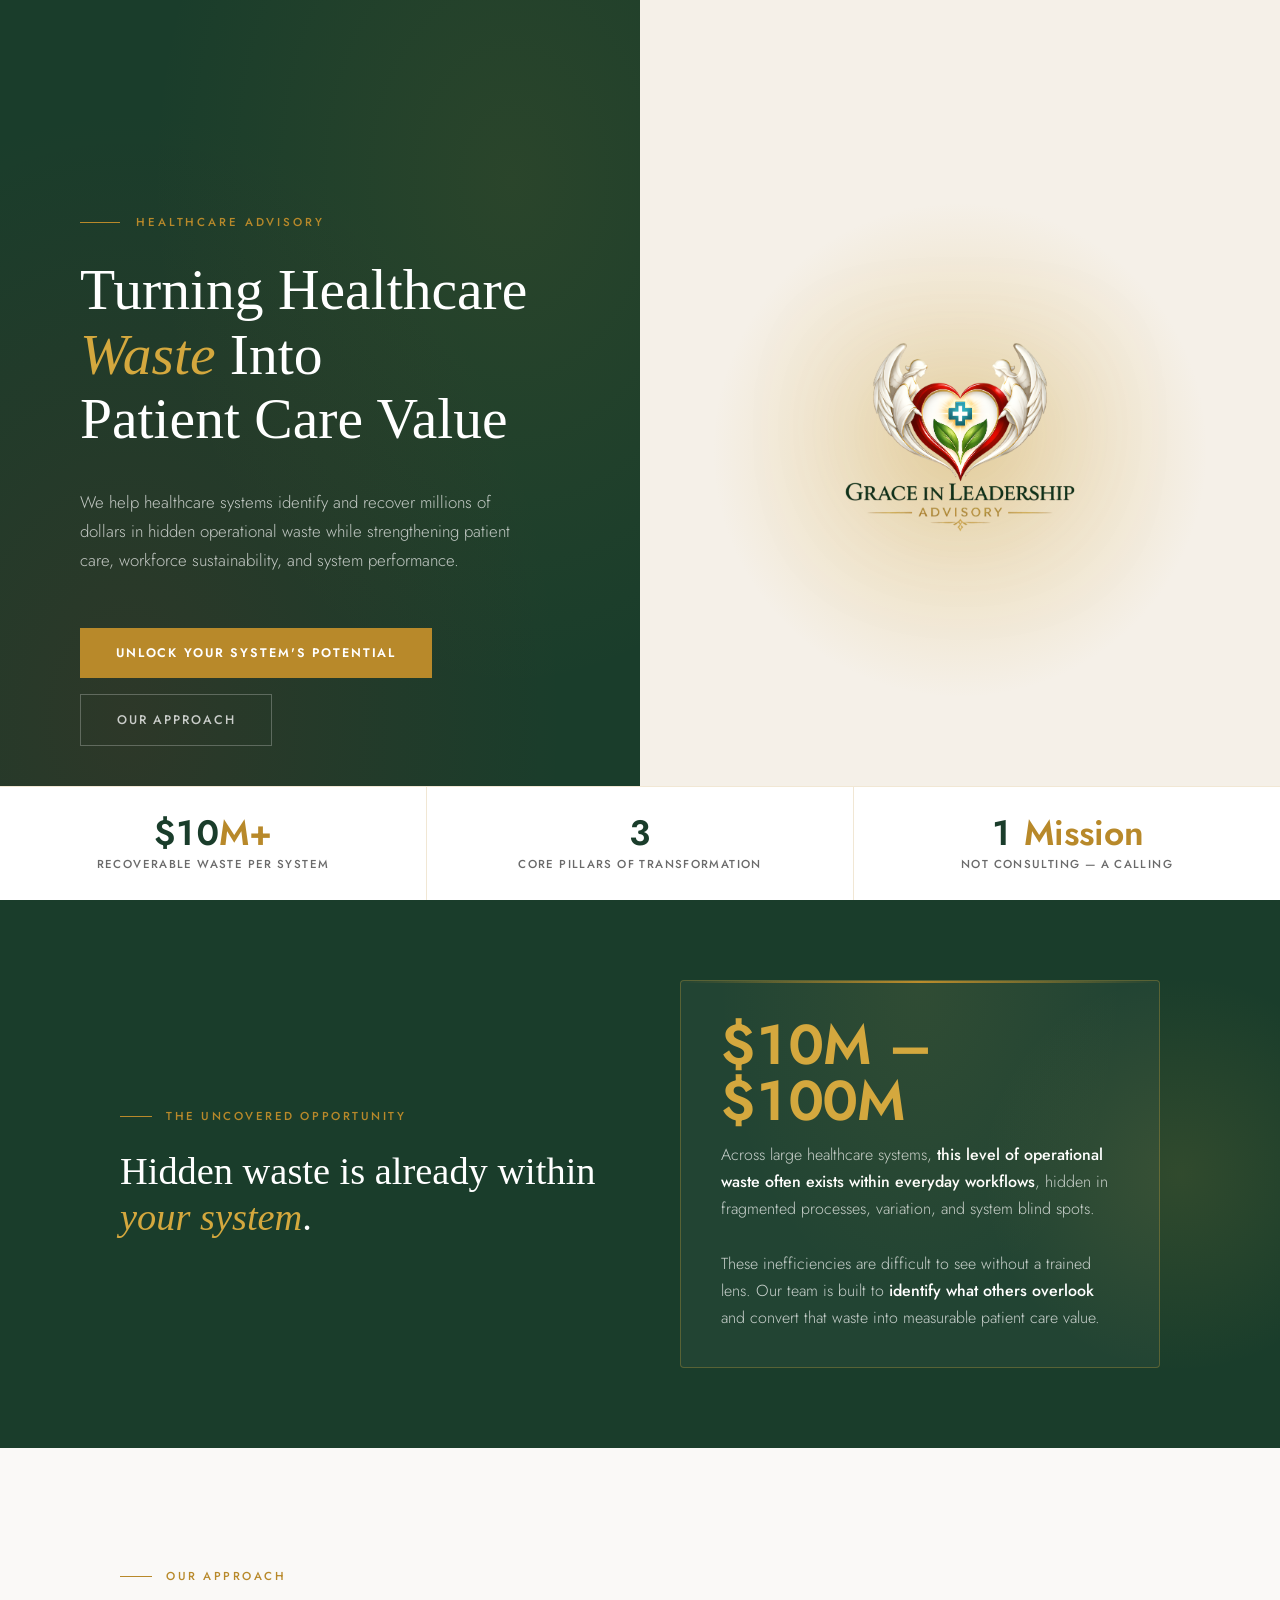
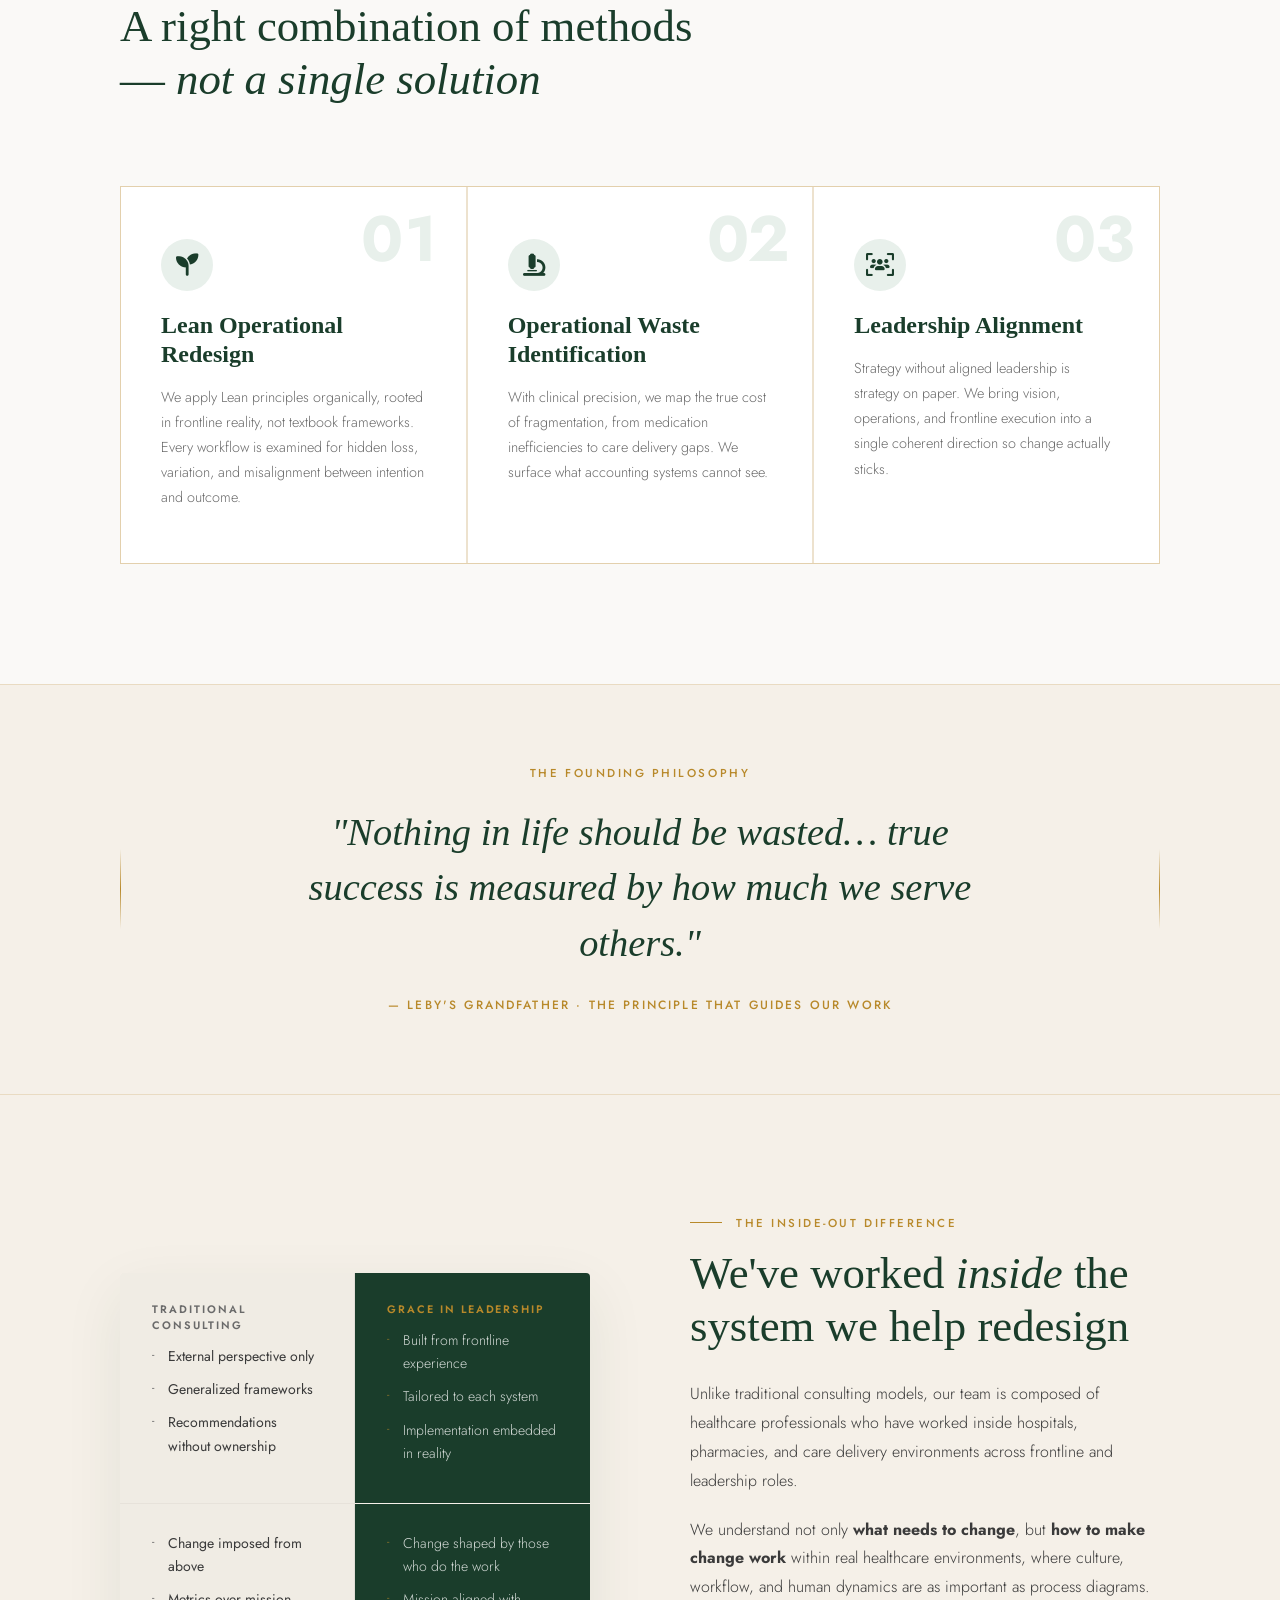
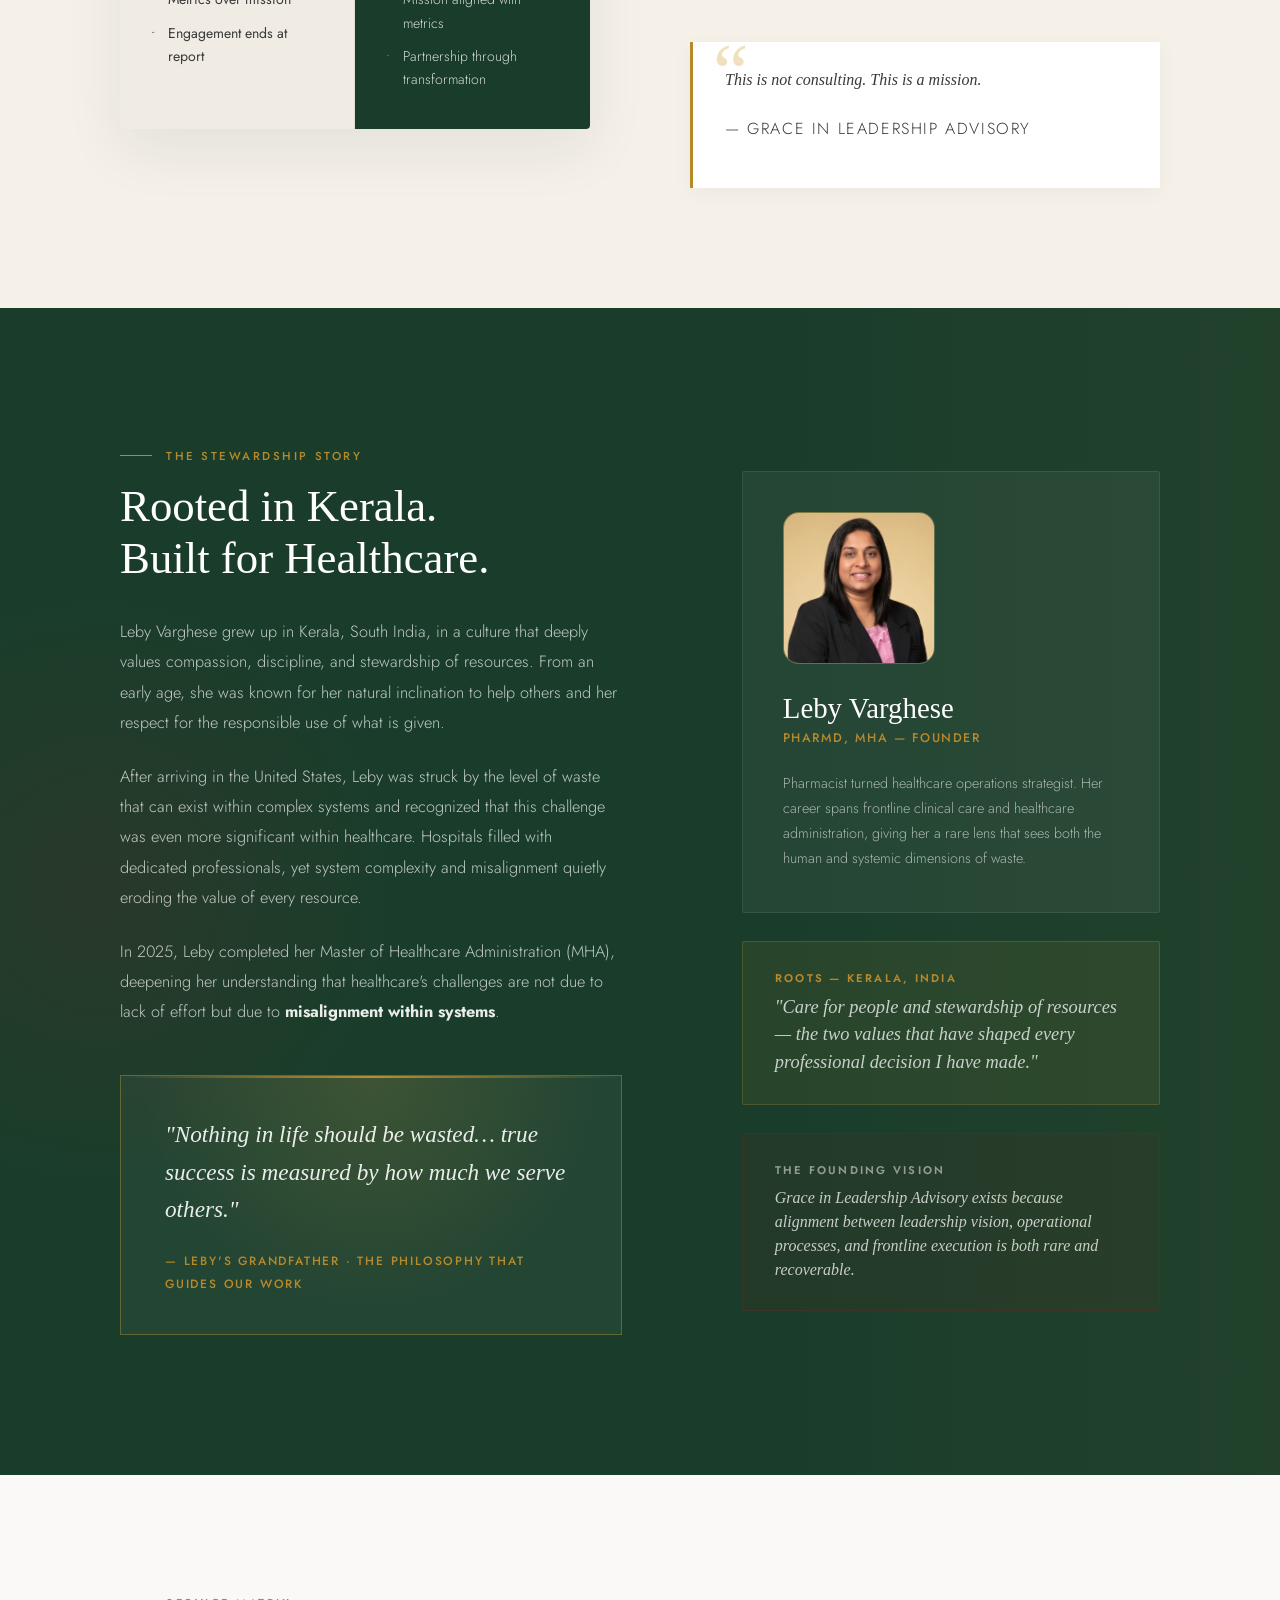
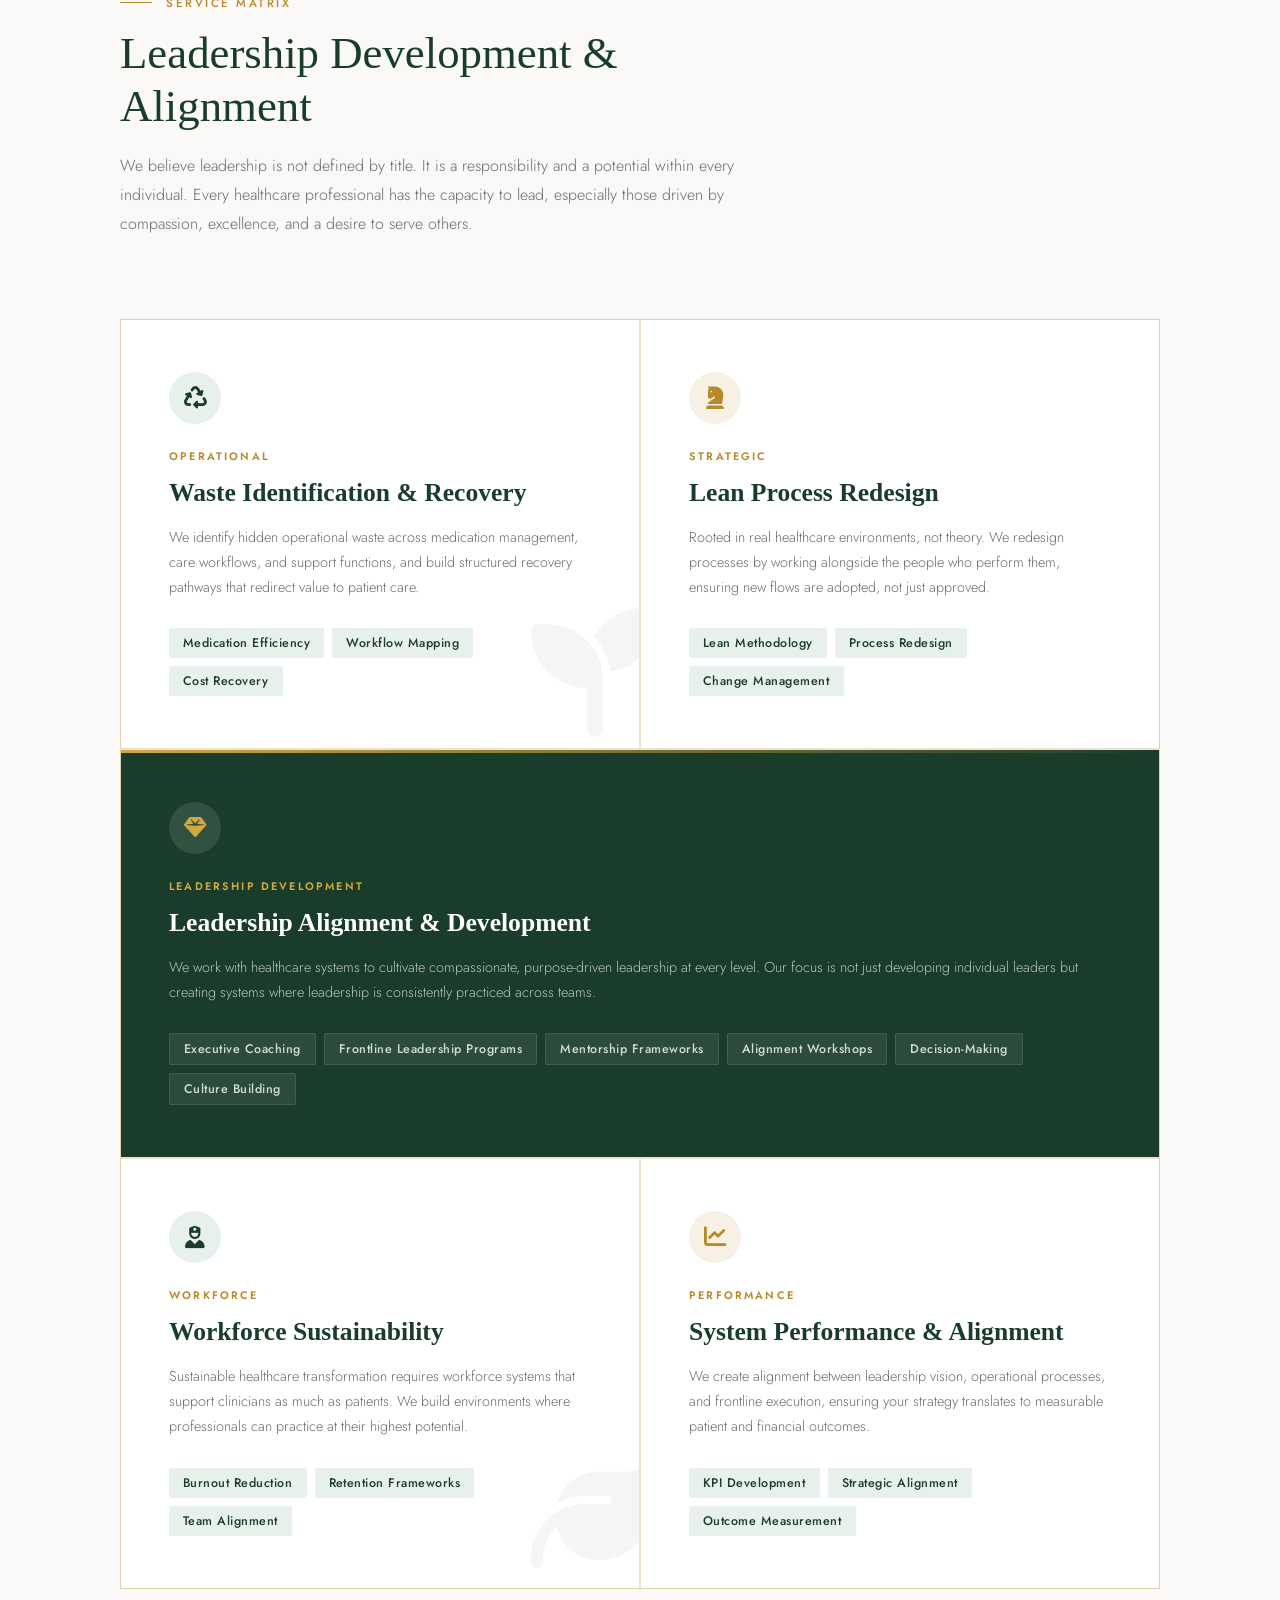
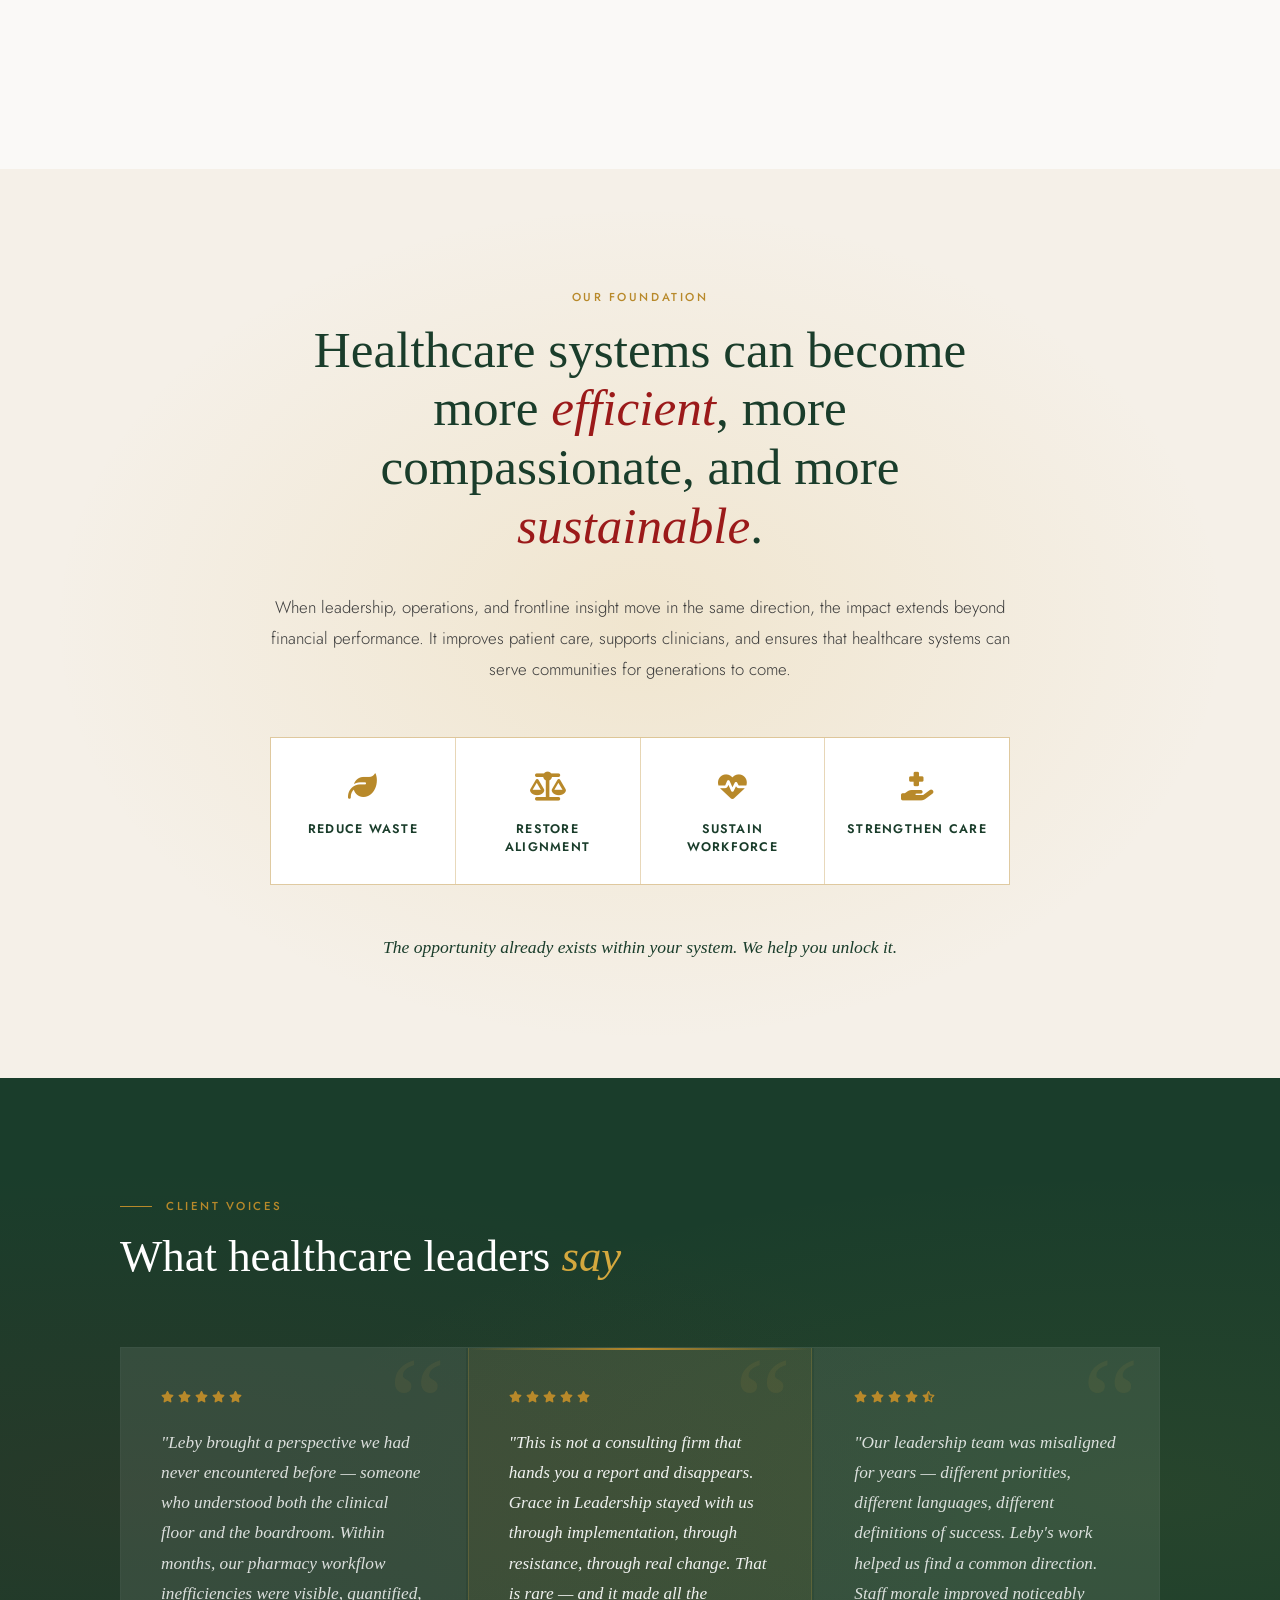
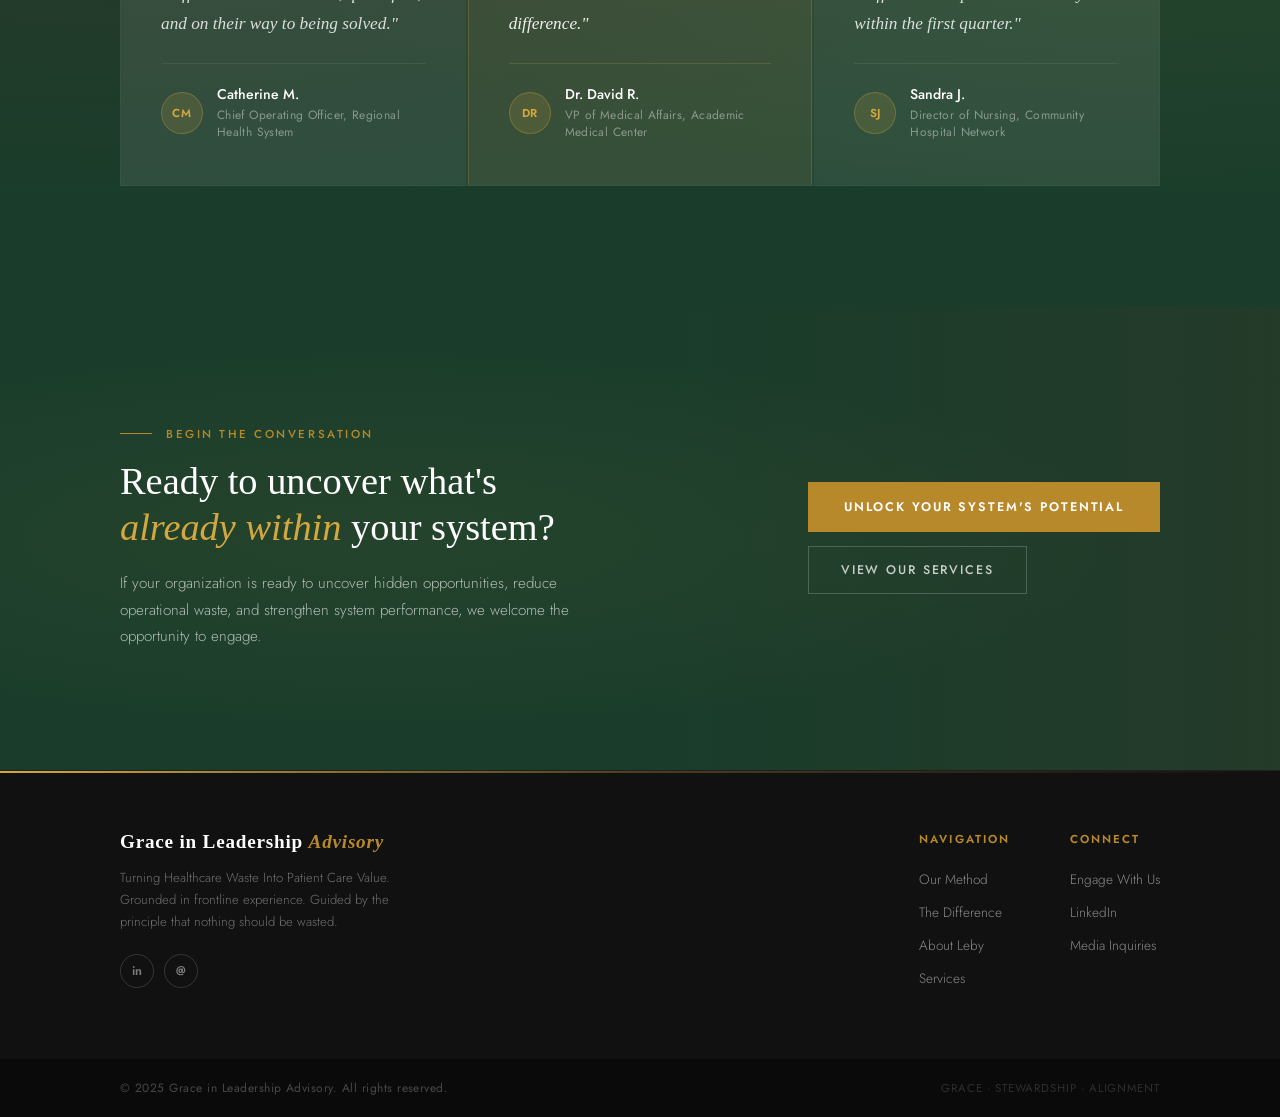
==== commit 3d382a7e: "linked in link" ====
--- a/index.html
+++ b/index.html
@@ -6,8 +6,8 @@
   <meta name="viewport" content="width=device-width, initial-scale=1.0">
   <title>Grace in Leadership Advisory</title>
   <link
-    href="https://fonts.googleapis.com/css2?family=Cormorant+Garamond:ital,wght@0,300;0,400;0,500;0,600;0,700;1,300;1,400;1,600&family=Jost:wght@300;400;500;600&display=swap"
-    rel="stylesheet">
+  href="https://fonts.googleapis.com/css2?family=Playfair+Display:ital,wght@0,400;0,500;0,600;0,700;1,400;1,600&family=Jost:wght@300;400;500;600&display=swap"
+  rel="stylesheet">
   <link rel="stylesheet" href="https://cdnjs.cloudflare.com/ajax/libs/font-awesome/6.4.0/css/all.min.css">
   <link rel="stylesheet" href="styles.css">
 </head>
@@ -445,7 +445,7 @@
       <p>Turning Healthcare Waste Into Patient Care Value. Grounded in frontline experience. Guided by the principle
         that nothing should be wasted.</p>
       <div class="footer-social">
-        <a href="#" class="social-btn" aria-label="LinkedIn">in</a>
+        <a href="https://www.linkedin.com/in/leby-varghese-140a8782/" target="_blank" class="social-btn" aria-label="LinkedIn">in</a>
         <a href="mailto:info@graceinleadershipadvisory.com" class="social-btn" aria-label="Email">@</a>
       </div>
     </div>
@@ -462,7 +462,7 @@
       <h4>Connect</h4>
       <ul>
         <li><a href="#contact">Engage With Us</a></li>
-        <li><a href="#">LinkedIn</a></li>
+        <li><a href="https://www.linkedin.com/in/leby-varghese-140a8782/" target="_blank">LinkedIn</a></li>
         <li><a href="#">Media Inquiries</a></li>
       </ul>
     </div>
